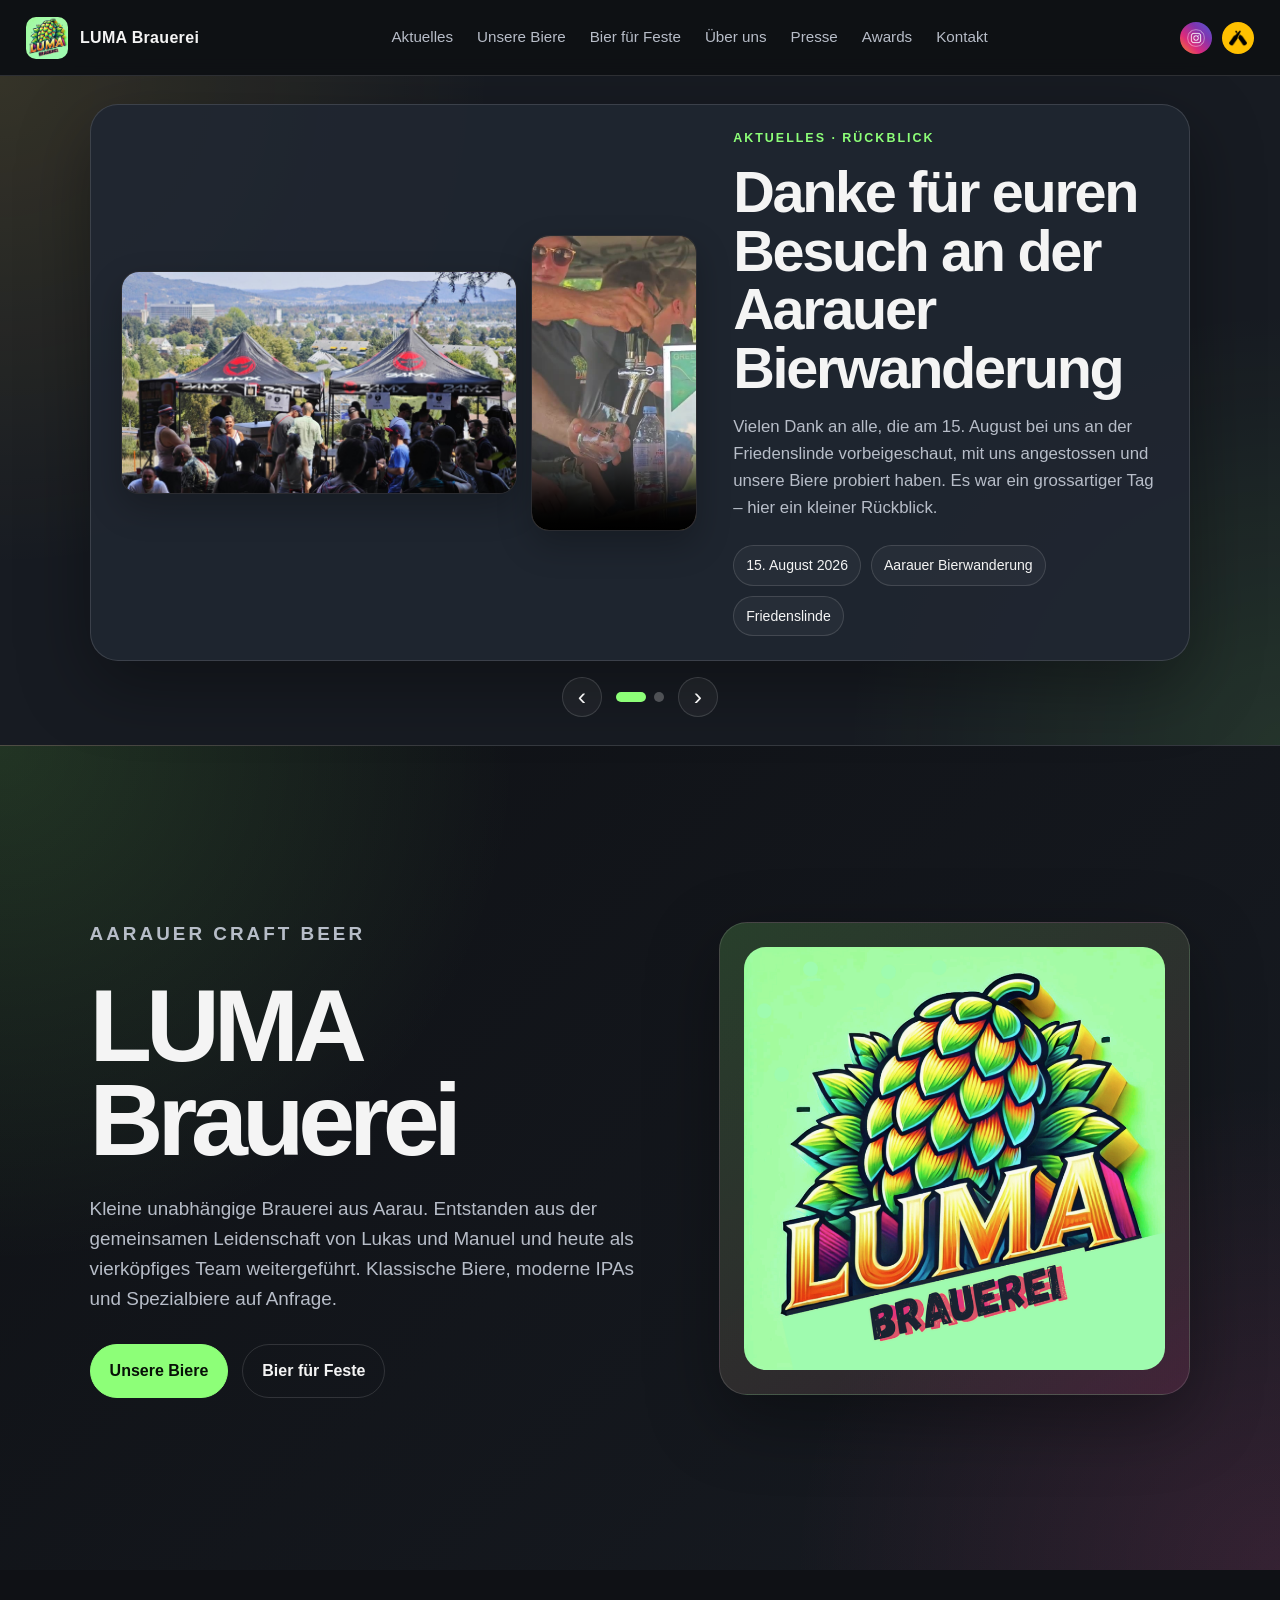
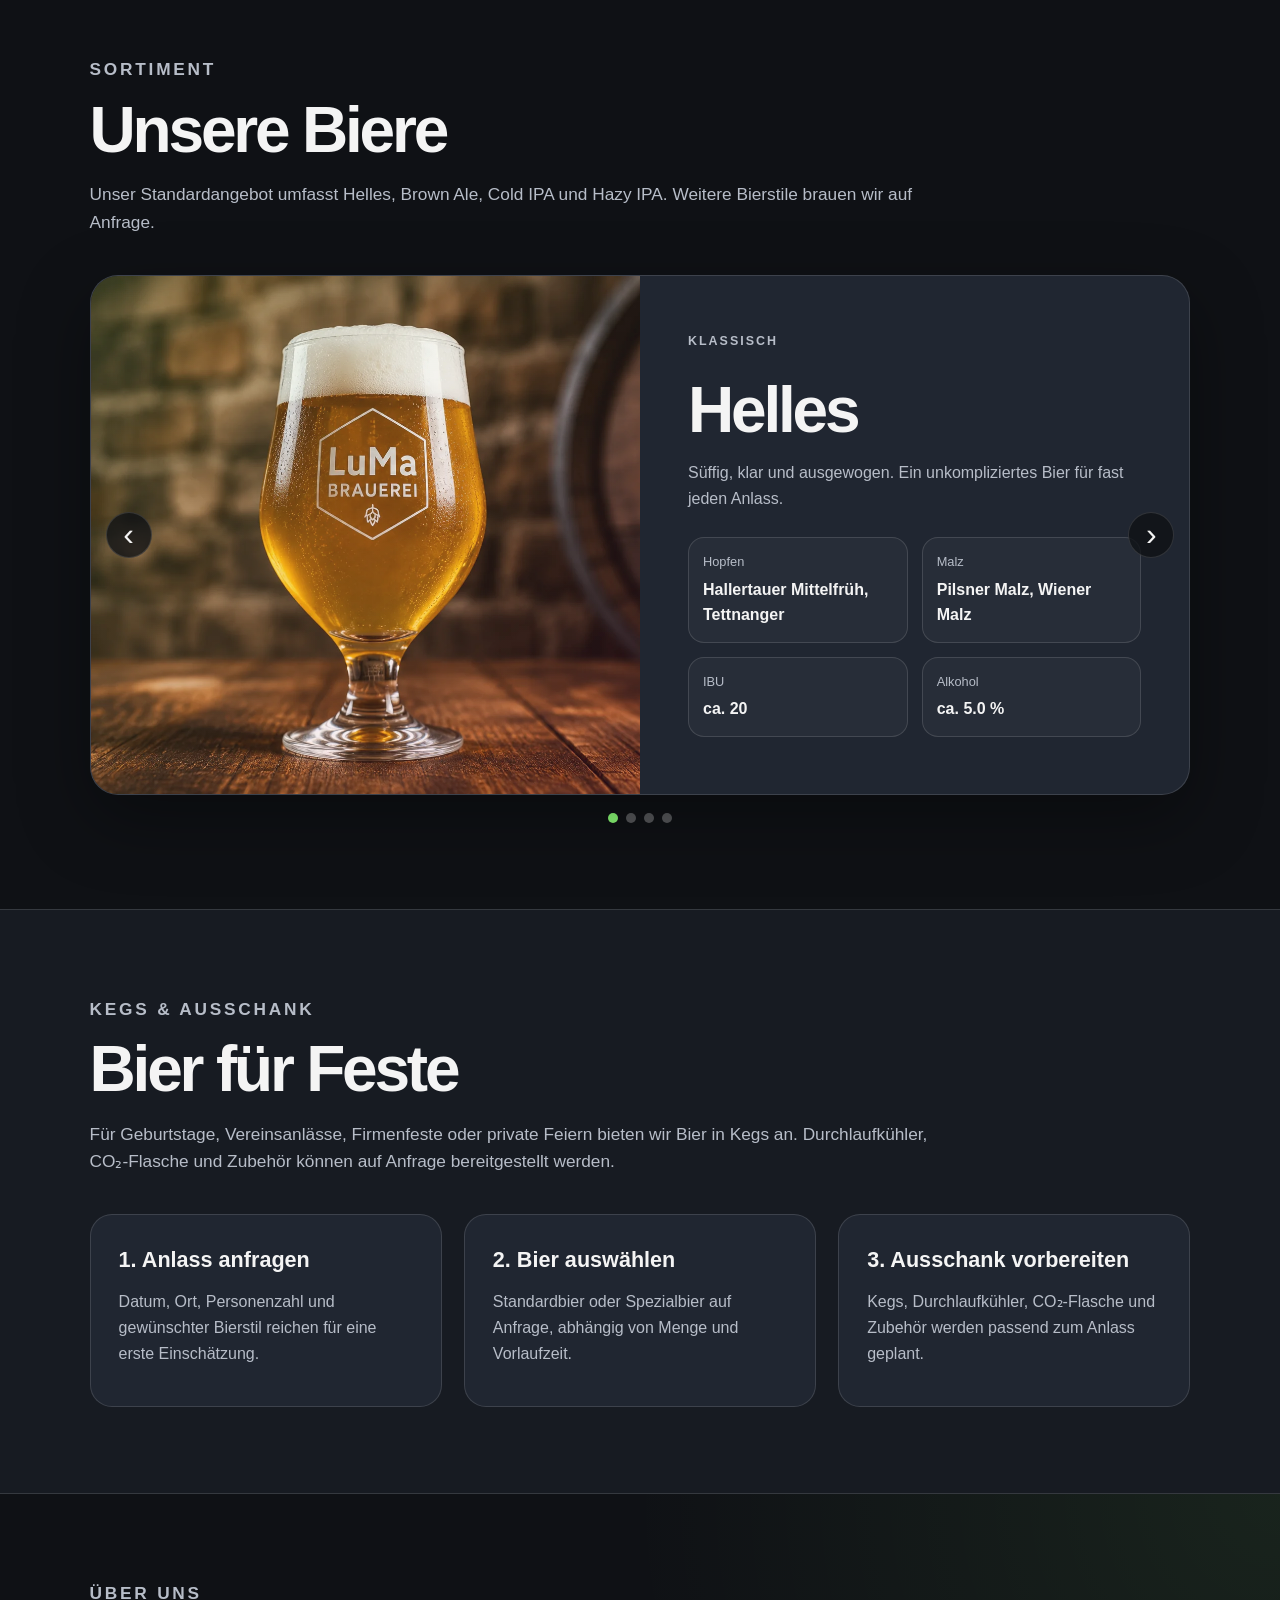
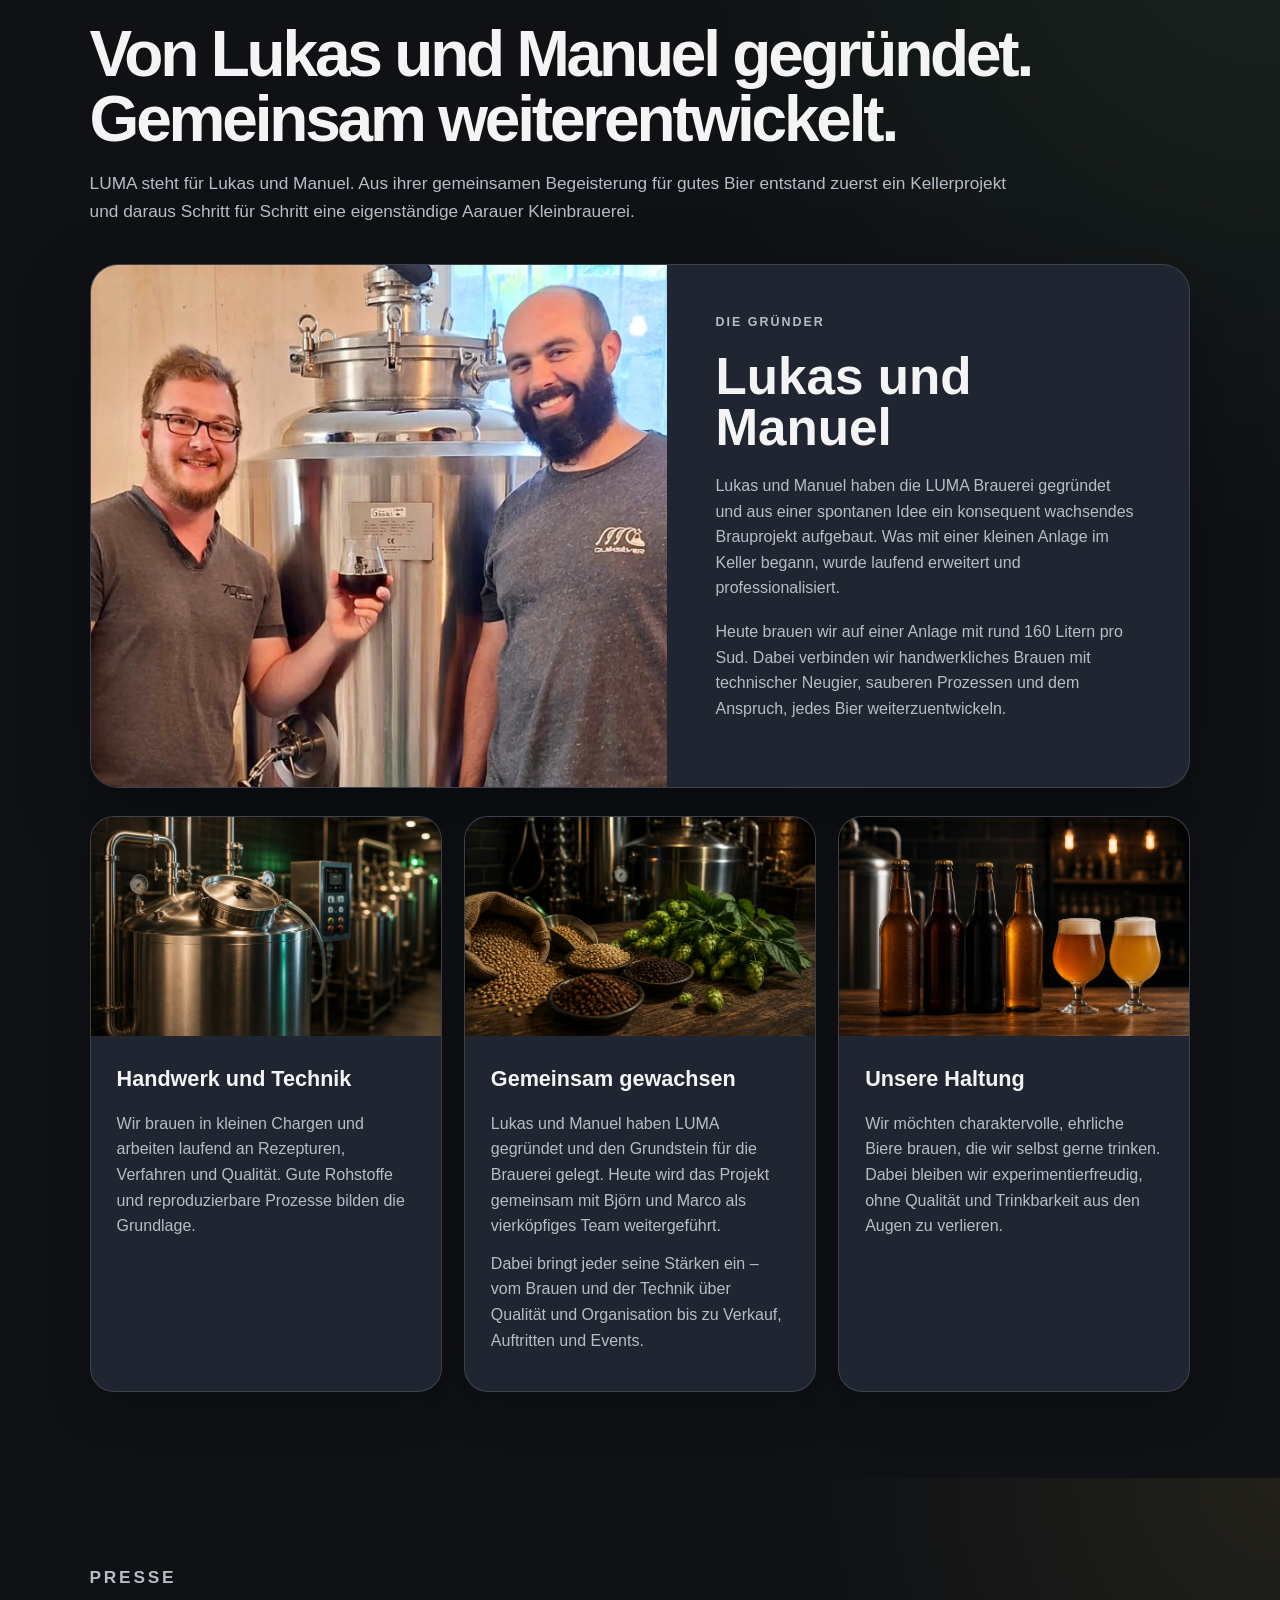
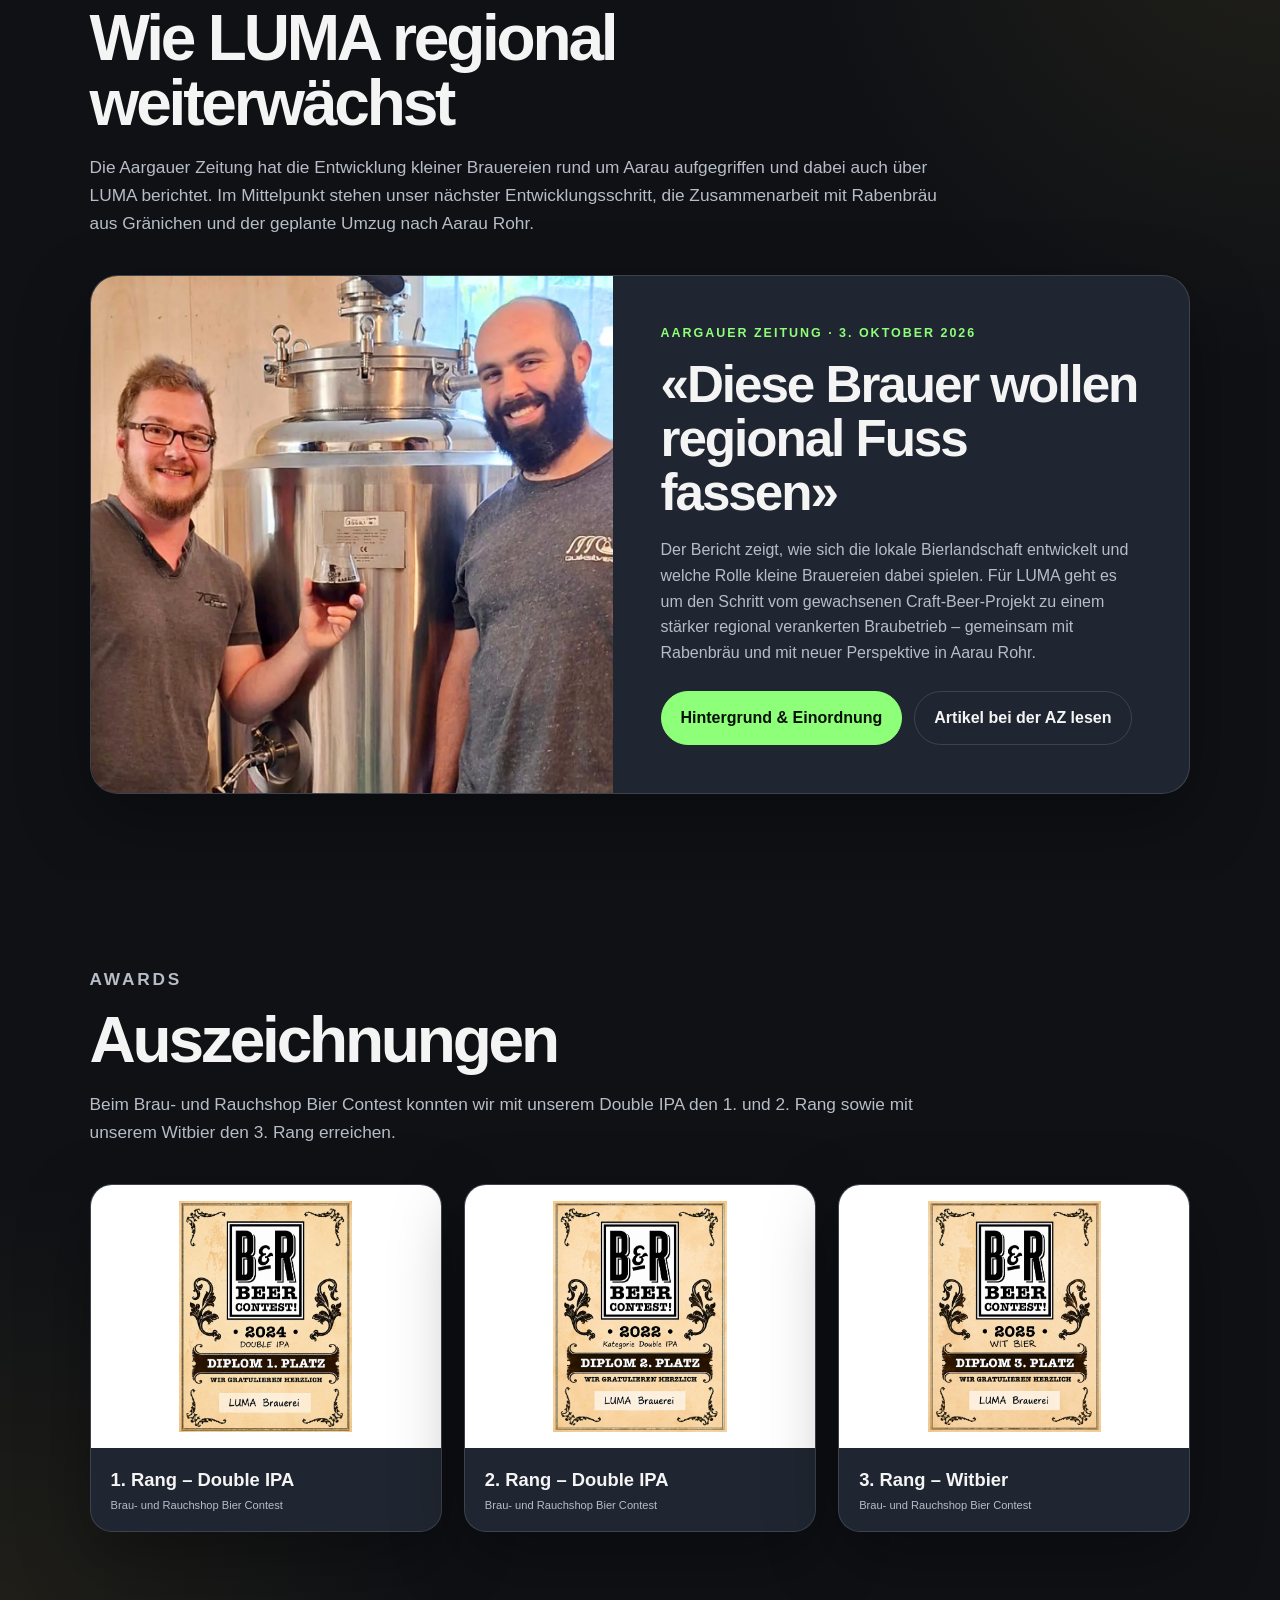
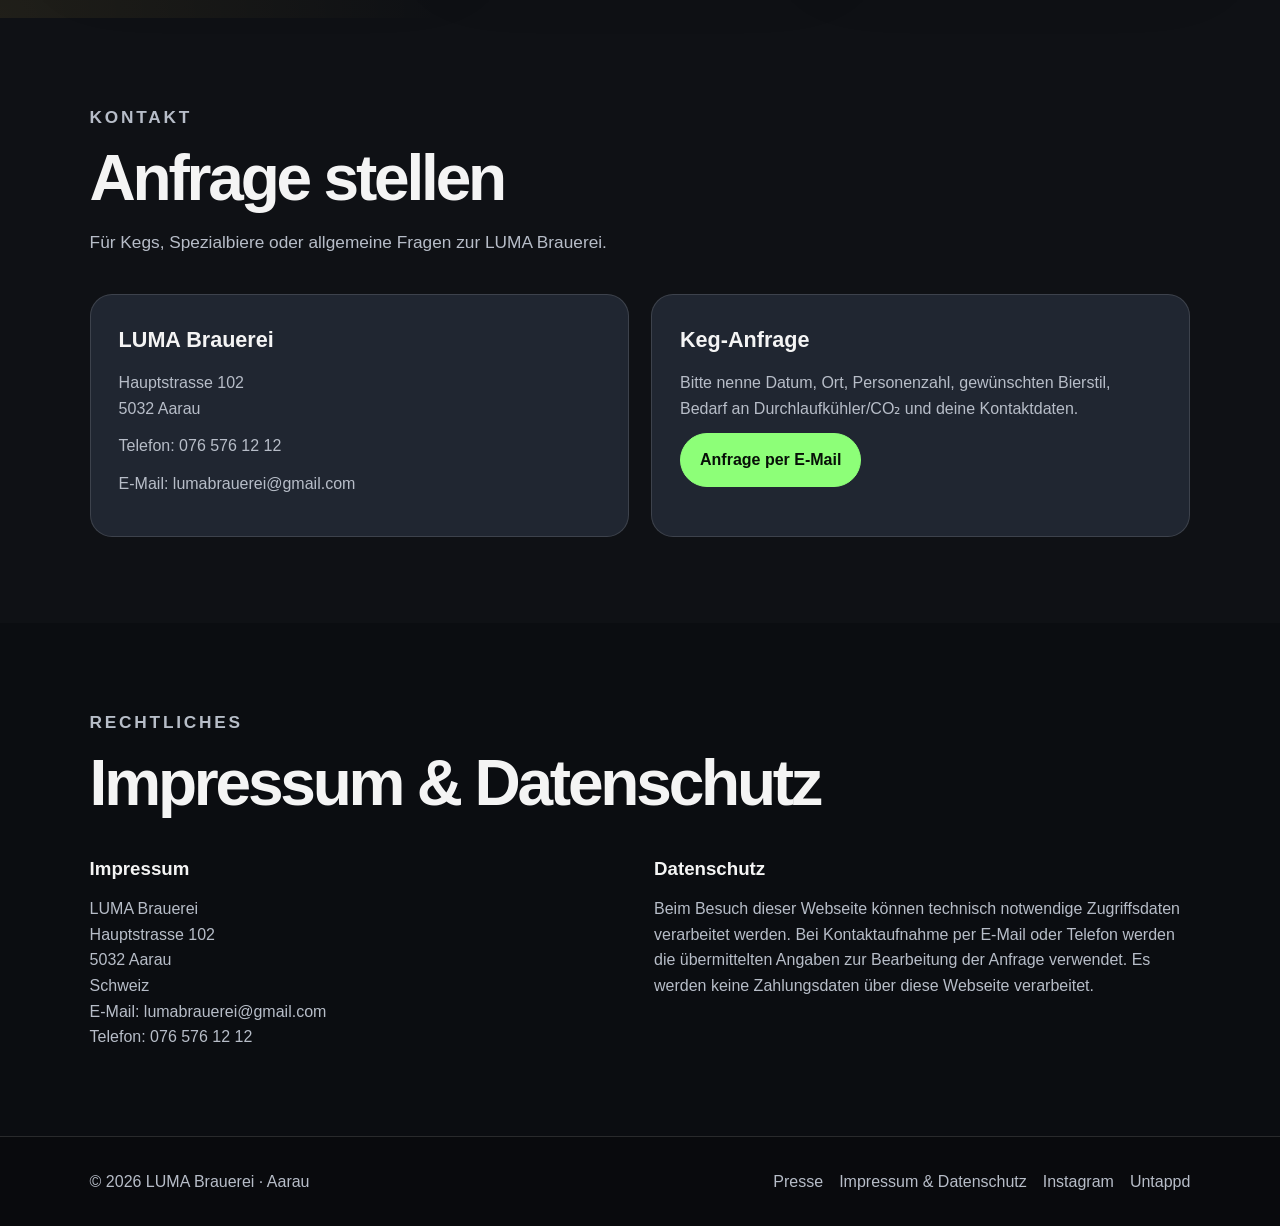
==== index.html @ 73a75c15 "Website Aktuelles und Presse aktualisiert" ====
<!DOCTYPE html>
<html lang="de">
<head>
    <meta charset="UTF-8">
    <meta name="viewport" content="width=device-width, initial-scale=1.0">
    <title>LUMA Brauerei Aarau – Craft Beer & Bier für Feste</title>

    <meta name="description" content="LUMA Brauerei in Aarau: handwerklich gebrautes Craft Beer, Helles, Brown Ale, IPAs, Kegs und Ausschanklösungen für Feste und Events.">
    <link rel="canonical" href="https://luma-brauerei.ch/">

    <meta property="og:title" content="LUMA Brauerei Aarau – Craft Beer & Bier für Feste">
    <meta property="og:description" content="Kleine unabhängige Brauerei aus Aarau. Helles, Brown Ale, Cold IPA, Hazy IPA und Spezialbiere auf Anfrage.">
    <meta property="og:image" content="https://luma-brauerei.ch/assets/images/branding/logo.png">
    <meta property="og:url" content="https://luma-brauerei.ch/">
    <meta property="og:type" content="website">
    <meta property="og:locale" content="de_CH">

    <meta name="twitter:card" content="summary_large_image">
    <meta name="twitter:title" content="LUMA Brauerei Aarau – Craft Beer & Bier für Feste">
    <meta name="twitter:description" content="Kleine unabhängige Brauerei aus Aarau. Helles, Brown Ale, Cold IPA, Hazy IPA und Spezialbiere auf Anfrage.">
    <meta name="twitter:image" content="https://luma-brauerei.ch/assets/images/branding/logo.png">

    <link rel="icon" href="assets/icons/favicon.ico">
    <link rel="shortcut icon" href="assets/icons/favicon.ico">

    <link rel="apple-touch-icon" sizes="180x180" href="assets/icons/apple-touch-icon-180x180.png">

    <link rel="icon" type="image/png" sizes="96x96" href="assets/icons/favicon-96x96.png">
    <link rel="icon" type="image/png" sizes="32x32" href="assets/icons/favicon-32x32.png">
    <link rel="icon" type="image/png" sizes="16x16" href="assets/icons/favicon-16x16.png">

    <meta name="msapplication-TileColor" content="#0b1020">
    <meta name="msapplication-square310x310logo" content="assets/icons/mstile-310x310.png">


    <script type="application/ld+json">
    {
      "@context": "https://schema.org",
      "@type": "Organization",
      "name": "LUMA Brauerei",
      "url": "https://luma-brauerei.ch/",
      "logo": "https://luma-brauerei.ch/assets/images/branding/logo.png",
      "email": "lumabrauerei@gmail.com",
      "telephone": "+41765761212",
      "address": {
        "@type": "PostalAddress",
        "streetAddress": "Hauptstrasse 102",
        "postalCode": "5032",
        "addressLocality": "Aarau",
        "addressCountry": "CH"
      },
      "sameAs": [
        "https://www.instagram.com/luma_brauerei/",
        "https://untappd.com/w/luma-brauerei/602341/beer"
      ]
    }
    </script>

    <link rel="stylesheet" href="assets/css/styles.css?v=6">
</head>

<body>
    <header class="site-header">
        <a href="#start" class="brand">
            <img src="assets/images/branding/logo.png" alt="LUMA Brauerei Logo">
            <span>LUMA Brauerei</span>
        </a>

        <button class="menu-toggle" id="menuToggle" aria-label="Menü öffnen" aria-expanded="false" aria-controls="mainNav">☰</button>

        <nav class="main-nav" id="mainNav">
            <a href="#aktuelles">Aktuelles</a>
            <a href="#biere">Unsere Biere</a>
            <a href="#feste">Bier für Feste</a>
            <a href="#ueber-uns">Über uns</a>
            <a href="#presse">Presse</a>
            <a href="#preise">Awards</a>
            <a href="#kontakt">Kontakt</a>
        </nav>

        <div class="social-links">
            <a class="instagram-link"
               href="https://www.instagram.com/luma_brauerei/"
               target="_blank"
               rel="noopener"
               aria-label="Instagram">
                <img src="assets/images/social/instagram.png" alt="Instagram">
            </a>

            <a class="untappd-link"
               href="https://untappd.com/w/luma-brauerei/602341/beer"
               target="_blank"
               rel="noopener"
               aria-label="Untappd">
                <img src="assets/images/social/untappd.png" alt="Untappd">
            </a>
        </div>
    </header>

    <main id="start">

        <section id="aktuelles" class="top-event-section" aria-label="Aktuelles von LUMA">
            <div class="current-slider" id="currentSlider">
                <article class="current-slide active" data-current-slide="0" aria-hidden="false">
                    <div class="top-event-inner top-event-recap">
                        <div class="top-event-media" aria-label="Rückblick Aarauer Bierwanderung 2026">
                            <img
                                class="top-event-photo"
                                src="assets/images/events/aarauer-bierwanderung-2026/foto.jpg"
                                alt="LUMA Brauerei an der Aarauer Bierwanderung 2026"
                                loading="eager"
                            >

                            <video
                                class="top-event-video"
                                controls
                                playsinline
                                preload="metadata"
                                poster="assets/images/events/aarauer-bierwanderung-2026/video-poster.jpg"
                                aria-label="Kurzer Video-Rückblick von unserem Stand an der Aarauer Bierwanderung 2026"
                            >
                                <source src="assets/videos/events/aarauer-bierwanderung-2026.mp4" type="video/mp4">
                                Dein Browser unterstützt dieses Video nicht.
                            </video>
                        </div>

                        <div class="top-event-content">
                            <p class="eyebrow">Aktuelles · Rückblick</p>
                            <h2>Danke für euren Besuch an der Aarauer Bierwanderung</h2>
                            <p>
                                Vielen Dank an alle, die am 15. August bei uns an der Friedenslinde
                                vorbeigeschaut, mit uns angestossen und unsere Biere probiert haben.
                                Es war ein grossartiger Tag – hier ein kleiner Rückblick.
                            </p>

                            <div class="current-event-facts">
                                <span>15. August 2026</span>
                                <span>Aarauer Bierwanderung</span>
                                <span>Friedenslinde</span>
                            </div>
                        </div>
                    </div>
                </article>

                <article class="current-slide" data-current-slide="1" aria-hidden="true">
                    <div class="top-event-inner top-event-press">
                        <div class="top-event-press-image">
                            <img
                                src="assets/images/about/lukas-manuel.webp"
                                alt="Lukas und Manuel von der LUMA Brauerei vor der Brauanlage"
                                loading="eager"
                            >
                        </div>

                        <div class="top-event-content">
                            <p class="eyebrow">Aktuelles · Presse</p>
                            <h2>LUMA in der Aargauer Zeitung</h2>
                            <p>
                                Die Aargauer Zeitung berichtet über die kleine Brauereiszene rund um Aarau
                                und über die nächsten Schritte von LUMA: die Zusammenarbeit mit Rabenbräu
                                aus Gränichen und den geplanten Umzug des Braubetriebs nach Aarau Rohr.
                            </p>
                            <div class="current-event-facts">
                                <span>3. Oktober 2026</span>
                                <span>Aargauer Zeitung</span>
                                <span>Region Aarau</span>
                            </div>
                            <div class="current-slide-actions">
                                <a class="btn btn-primary" href="/presse/">Mehr zum Bericht</a>
                                <a
                                    class="btn btn-secondary"
                                    href="https://www.aargauerzeitung.ch/aargau/aarau/region-aarau-kleine-brauereien-praegen-die-lokale-bierkultur-ld.4244497"
                                    target="_blank"
                                    rel="noopener noreferrer"
                                >Originalartikel</a>
                            </div>
                        </div>
                    </div>
                </article>

                <div class="current-slider-controls" aria-label="Aktuelles auswählen">
                    <button class="current-slider-arrow" id="prevCurrent" type="button" aria-label="Vorherige Meldung">‹</button>
                    <div class="current-slider-dots" id="currentDots">
                        <button class="active" type="button" aria-label="Aarauer Bierwanderung anzeigen" data-current-dot="0"></button>
                        <button type="button" aria-label="Pressebericht anzeigen" data-current-dot="1"></button>
                    </div>
                    <button class="current-slider-arrow" id="nextCurrent" type="button" aria-label="Nächste Meldung">›</button>
                </div>
            </div>
        </section>

        <section class="hero-main">
            <div class="hero-content">
                <p class="eyebrow">Aarauer Craft Beer</p>

                <h1>LUMA Brauerei</h1>

                <p>
                    Kleine unabhängige Brauerei aus Aarau. Entstanden aus der gemeinsamen
                    Leidenschaft von Lukas und Manuel und heute als vierköpfiges Team
                    weitergeführt. Klassische Biere, moderne IPAs und Spezialbiere auf Anfrage.
                </p>

                <div class="hero-buttons">
                    <a href="#biere" class="btn btn-primary">Unsere Biere</a>
                    <a href="#feste" class="btn btn-secondary">Bier für Feste</a>
                </div>
            </div>

            <div class="hero-logo">
                <img src="assets/images/branding/logo.png" alt="LUMA Brauerei Logo">
            </div>
        </section>

        <section id="biere" class="section">
            <div class="section-head">
                <p class="eyebrow">Sortiment</p>

                <h2>Unsere Biere</h2>

                <p>
                    Unser Standardangebot umfasst Helles, Brown Ale, Cold IPA und Hazy IPA.
                    Weitere Bierstile brauen wir auf Anfrage.
                </p>
            </div>

            <div class="beer-slider">
                <button class="slider-btn prev" id="prevBeer" aria-label="Vorheriges Bier">‹</button>

                <article class="beer-slide">
                    <div class="beer-image" id="beerImage"></div>

                    <div class="beer-info">
                        <p class="eyebrow" id="beerStyle">Style</p>

                        <h3 id="beerName">Biername</h3>

                        <p id="beerDescription">Beschreibung</p>

                        <div class="beer-facts">
                            <div>
                                <span>Hopfen</span>
                                <strong id="beerHops">–</strong>
                            </div>

                            <div>
                                <span>Malz</span>
                                <strong id="beerMalts">–</strong>
                            </div>

                            <div>
                                <span>IBU</span>
                                <strong id="beerIbu">–</strong>
                            </div>

                            <div>
                                <span>Alkohol</span>
                                <strong id="beerAbv">–</strong>
                            </div>
                        </div>
                    </div>
                </article>

                <button class="slider-btn next" id="nextBeer" aria-label="Nächstes Bier">›</button>
            </div>

            <div class="slider-dots" id="beerDots"></div>
        </section>

        <section id="feste" class="section section-dark">
            <div class="section-head">
                <p class="eyebrow">Kegs & Ausschank</p>

                <h2>Bier für Feste</h2>

                <p>
                    Für Geburtstage, Vereinsanlässe, Firmenfeste oder private Feiern bieten wir Bier in Kegs an.
                    Durchlaufkühler, CO₂-Flasche und Zubehör können auf Anfrage bereitgestellt werden.
                </p>
            </div>

            <div class="cards three">
                <div class="card">
                    <h3>1. Anlass anfragen</h3>
                    <p>Datum, Ort, Personenzahl und gewünschter Bierstil reichen für eine erste Einschätzung.</p>
                </div>

                <div class="card">
                    <h3>2. Bier auswählen</h3>
                    <p>Standardbier oder Spezialbier auf Anfrage, abhängig von Menge und Vorlaufzeit.</p>
                </div>

                <div class="card">
                    <h3>3. Ausschank vorbereiten</h3>
                    <p>Kegs, Durchlaufkühler, CO₂-Flasche und Zubehör werden passend zum Anlass geplant.</p>
                </div>
            </div>
        </section>

        <section id="ueber-uns" class="section about-section">
    <div class="section-head about-heading">
        <p class="eyebrow">Über uns</p>

        <h2>Von Lukas und Manuel gegründet. Gemeinsam weiterentwickelt.</h2>

        <p>
            LUMA steht für Lukas und Manuel. Aus ihrer gemeinsamen Begeisterung
            für gutes Bier entstand zuerst ein Kellerprojekt und daraus Schritt
            für Schritt eine eigenständige Aarauer Kleinbrauerei.
        </p>
    </div>

    <div class="founder-feature">
        <div class="founder-feature-image">
            <img
                src="assets/images/about/lukas-manuel.webp"
                alt="Die Gründer der LUMA Brauerei vor der Brauanlage"
                loading="lazy"
            >
        </div>

        <div class="founder-feature-content">
            <p class="eyebrow">Die Gründer</p>

            <h3>Lukas und Manuel</h3>

            <p>
                Lukas und Manuel haben die LUMA Brauerei gegründet und aus einer
                spontanen Idee ein konsequent wachsendes Brauprojekt aufgebaut.
                Was mit einer kleinen Anlage im Keller begann, wurde laufend
                erweitert und professionalisiert.
            </p>

            <p>
                Heute brauen wir auf einer Anlage mit rund 160 Litern pro Sud.
                Dabei verbinden wir handwerkliches Brauen mit technischer
                Neugier, sauberen Prozessen und dem Anspruch, jedes Bier
                weiterzuentwickeln.
            </p>
        </div>
    </div>

    <div class="about-story-grid">
        <article class="about-story-card">
            <img
                src="assets/images/about/brauanlage.webp"
                alt="Moderne Brauanlage aus Edelstahl"
                loading="lazy"
            >

            <div class="about-story-content">
                <h3>Handwerk und Technik</h3>

                <p>
                    Wir brauen in kleinen Chargen und arbeiten laufend an
                    Rezepturen, Verfahren und Qualität. Gute Rohstoffe und
                    reproduzierbare Prozesse bilden die Grundlage.
                </p>
            </div>
        </article>

        <article class="about-story-card">
            <img
                src="assets/images/about/rohstoffe.webp"
                alt="Malz und Hopfen als Rohstoffe für Bier"
                loading="lazy"
            >

            <div class="about-story-content">
                <h3>Gemeinsam gewachsen</h3>

                <p>
                    Lukas und Manuel haben LUMA gegründet und den Grundstein
                    für die Brauerei gelegt. Heute wird das Projekt gemeinsam
                    mit Björn und Marco als vierköpfiges Team weitergeführt.
                </p>

                <p>
                    Dabei bringt jeder seine Stärken ein – vom Brauen und der
                    Technik über Qualität und Organisation bis zu Verkauf,
                    Auftritten und Events.
                </p>
            </div>
        </article>

        <article class="about-story-card">
            <img
                src="assets/images/about/biere.webp"
                alt="Verschiedene Bierflaschen und gefüllte Biergläser"
                loading="lazy"
            >

            <div class="about-story-content">
                <h3>Unsere Haltung</h3>

                <p>
                    Wir möchten charaktervolle, ehrliche Biere brauen, die wir
                    selbst gerne trinken. Dabei bleiben wir experimentierfreudig,
                    ohne Qualität und Trinkbarkeit aus den Augen zu verlieren.
                </p>
            </div>
        </article>
    </div>
</section>

        <section id="presse" class="section press-section">
            <div class="section-head">
                <p class="eyebrow">Presse</p>
                <h2>Wie LUMA regional weiterwächst</h2>
                <p>
                    Die Aargauer Zeitung hat die Entwicklung kleiner Brauereien rund um Aarau aufgegriffen
                    und dabei auch über LUMA berichtet. Im Mittelpunkt stehen unser nächster Entwicklungsschritt,
                    die Zusammenarbeit mit Rabenbräu aus Gränichen und der geplante Umzug nach Aarau Rohr.
                </p>
            </div>

            <article class="press-feature">
                <div class="press-feature-image">
                    <img
                        src="assets/images/about/lukas-manuel.webp"
                        alt="Lukas und Manuel von der LUMA Brauerei vor der Brauanlage"
                        loading="lazy"
                    >
                </div>

                <div class="press-feature-content">
                    <p class="eyebrow">Aargauer Zeitung · 3. Oktober 2026</p>
                    <h3>«Diese Brauer wollen regional Fuss fassen»</h3>
                    <p>
                        Der Bericht zeigt, wie sich die lokale Bierlandschaft entwickelt und welche Rolle kleine
                        Brauereien dabei spielen. Für LUMA geht es um den Schritt vom gewachsenen Craft-Beer-Projekt
                        zu einem stärker regional verankerten Braubetrieb – gemeinsam mit Rabenbräu und mit neuer
                        Perspektive in Aarau Rohr.
                    </p>
                    <div class="press-actions">
                        <a class="btn btn-primary" href="/presse/">Hintergrund & Einordnung</a>
                        <a
                            class="btn btn-secondary"
                            href="https://www.aargauerzeitung.ch/aargau/aarau/region-aarau-kleine-brauereien-praegen-die-lokale-bierkultur-ld.4244497"
                            target="_blank"
                            rel="noopener noreferrer"
                        >Artikel bei der AZ lesen</a>
                    </div>
                </div>
            </article>
        </section>

<section id="preise" class="section awards-section">
            <div class="section-head">
                <p class="eyebrow">Awards</p>
                <h2>Auszeichnungen</h2>
                <p>
                    Beim <a href="https://www.brauundrauchshop.ch/beer-contest" target="_blank" rel="noopener noreferrer">Brau- und Rauchshop Bier Contest</a> konnten wir mit unserem Double IPA
                    den 1. und 2. Rang sowie mit unserem Witbier den 3. Rang erreichen.
                </p>
            </div>

            <div class="certificate-grid">
                <button type="button" class="certificate-card" data-certificate="assets/images/awards/1-rang-double-ipa.png" data-title="1. Rang – Double IPA" aria-label="Zertifikat 1. Rang Double IPA vergrössern">
                    <img src="assets/images/awards/1-rang-double-ipa.png" alt="Zertifikat 1. Rang Double IPA" loading="lazy">
                    <span class="certificate-content"><strong>1. Rang – Double IPA</strong><small><a href="https://www.brauundrauchshop.ch/beer-contest" target="_blank" rel="noopener noreferrer">Brau- und Rauchshop Bier Contest</a></small></span>
                </button>
                <button type="button" class="certificate-card" data-certificate="assets/images/awards/2-rang-double-ipa.png" data-title="2. Rang – Double IPA" aria-label="Zertifikat 2. Rang Double IPA vergrössern">
                    <img src="assets/images/awards/2-rang-double-ipa.png" alt="Zertifikat 2. Rang Double IPA" loading="lazy">
                    <span class="certificate-content"><strong>2. Rang – Double IPA</strong><small><a href="https://www.brauundrauchshop.ch/beer-contest" target="_blank" rel="noopener noreferrer">Brau- und Rauchshop Bier Contest</a></small></span>
                </button>
                <button type="button" class="certificate-card" data-certificate="assets/images/awards/3-rang-witbier.png" data-title="3. Rang – Witbier" aria-label="Zertifikat 3. Rang Witbier vergrössern">
                    <img src="assets/images/awards/3-rang-witbier.png" alt="Zertifikat 3. Rang Witbier" loading="lazy">
                    <span class="certificate-content"><strong>3. Rang – Witbier</strong><small><a href="https://www.brauundrauchshop.ch/beer-contest" target="_blank" rel="noopener noreferrer">Brau- und Rauchshop Bier Contest</a></small></span>
                </button>
            </div>
        </section>

        <section id="kontakt" class="section">
            <div class="section-head">
                <p class="eyebrow">Kontakt</p>

                <h2>Anfrage stellen</h2>

                <p>
                    Für Kegs, Spezialbiere oder allgemeine Fragen zur LUMA Brauerei.
                </p>
            </div>

            <div class="contact-grid">
                <div class="card">
                    <h3>LUMA Brauerei</h3>

                    <p>
                        Hauptstrasse 102<br>
                        5032 Aarau
                    </p>

                    <p>
                        Telefon:
                        <a href="tel:+41765761212">076 576 12 12</a>
                    </p>

                    <p>
                        E-Mail:
                        <a href="mailto:lumabrauerei@gmail.com">lumabrauerei@gmail.com</a>
                    </p>
                </div>

                <div class="card">
                    <h3>Keg-Anfrage</h3>

                    <p>
                        Bitte nenne Datum, Ort, Personenzahl, gewünschten Bierstil,
                        Bedarf an Durchlaufkühler/CO₂ und deine Kontaktdaten.
                    </p>

                    <a class="btn btn-primary" href="mailto:lumabrauerei@gmail.com?subject=Keg-Anfrage%20LUMA%20Brauerei">
                        Anfrage per E-Mail
                    </a>
                </div>
            </div>
        </section>

        <section id="rechtliches" class="section legal">
            <div class="section-head">
                <p class="eyebrow">Rechtliches</p>

                <h2>Impressum & Datenschutz</h2>
            </div>

            <div class="legal-grid">
                <div>
                    <h3>Impressum</h3>

                    <p>
                        LUMA Brauerei<br>
                        Hauptstrasse 102<br>
                        5032 Aarau<br>
                        Schweiz
                    </p>

                    <p>
                        E-Mail:
                        <a href="mailto:lumabrauerei@gmail.com">lumabrauerei@gmail.com</a><br>
                        Telefon:
                        <a href="tel:+41765761212">076 576 12 12</a>
                    </p>
                </div>

                <div>
                    <h3>Datenschutz</h3>

                    <p>
                        Beim Besuch dieser Webseite können technisch notwendige Zugriffsdaten verarbeitet werden.
                        Bei Kontaktaufnahme per E-Mail oder Telefon werden die übermittelten Angaben zur Bearbeitung
                        der Anfrage verwendet. Es werden keine Zahlungsdaten über diese Webseite verarbeitet.
                    </p>
                </div>
            </div>
        </section>
    </main>


    <div class="certificate-modal" id="certificateModal" aria-hidden="true" role="dialog" aria-modal="true" aria-labelledby="certificateModalTitle">
        <button type="button" class="certificate-modal-backdrop" id="certificateModalBackdrop" aria-label="Zertifikat schliessen"></button>
        <div class="certificate-modal-content">
            <div class="certificate-modal-header">
                <h2 id="certificateModalTitle">Zertifikat</h2>
                <button type="button" class="certificate-modal-close" id="certificateModalClose" aria-label="Zertifikat schliessen">×</button>
            </div>
            <div class="certificate-modal-image-wrap"><img id="certificateModalImage" src="" alt=""></div>
        </div>
    </div>

    <footer class="site-footer">
        <p>© 2026 LUMA Brauerei · Aarau</p>

        <div>
            <a href="/presse/">Presse</a>
            <a href="#rechtliches">Impressum & Datenschutz</a>
            <a href="https://www.instagram.com/luma_brauerei/" target="_blank" rel="noopener">Instagram</a>
            <a href="https://untappd.com/w/luma-brauerei/602341/beer" target="_blank" rel="noopener">Untappd</a>
        </div>
    </footer>
    <script src="assets/js/main.js?v=3" defer></script>
</body>
</html>
---- assets/css/styles.css ----
:root {
    --bg: #0f1115;
    --bg-soft: #171b22;
    --card: #202631;
    --text: #f4f4f4;
    --muted: #b7bdc8;
    --green: #8dff78;
    --yellow: #ffd34e;
    --pink: #ff4fa3;
    --border: rgba(255, 255, 255, 0.13);
    --shadow: 0 24px 70px rgba(0, 0, 0, 0.35);
    --header-height: 76px;
}

* {
    min-width: 0;
    margin: 0;
    padding: 0;
    box-sizing: border-box;
}

html {
    scroll-behavior: smooth;
    scroll-padding-top: var(--header-height);
}

body {
    min-width: 0;
    overflow-wrap: break-word;
    font-family: Arial, Helvetica, sans-serif;
    background: var(--bg);
    color: var(--text);
    line-height: 1.6;
}

a {
    color: inherit;
    text-decoration: none;
}

.site-header {
    position: sticky;
    top: 0;
    z-index: 1000;
    min-height: var(--header-height);
    padding: 12px 26px;
    display: grid;
    grid-template-columns: auto 1fr auto;
    align-items: center;
    gap: 22px;
    background: rgba(15, 17, 21, 0.94);
    backdrop-filter: blur(14px);
    border-bottom: 1px solid var(--border);
}

.brand {
    display: flex;
    align-items: center;
    gap: 12px;
    font-weight: 900;
    letter-spacing: 0.02em;
}

.brand img {
    width: 42px;
    height: 42px;
    object-fit: cover;
    border-radius: 10px;
}

.main-nav {
    display: flex;
    justify-content: center;
    gap: 24px;
    color: var(--muted);
    font-size: 0.95rem;
}

.main-nav a:hover {
    color: var(--green);
}

.social-links {
    display: flex;
    align-items: center;
    gap: 10px;
}

.social-links a {
    width: 32px;
    height: 32px;
    border-radius: 999px;
    border: 1px solid var(--border);
    display: grid;
    place-items: center;
    background: rgba(255, 255, 255, 0.04);
    transition: transform 0.15s ease, background 0.15s ease;
}
.instagram-link {
    background: linear-gradient(
        45deg,
        #F58529,
        #DD2A7B,
        #8134AF,
        #515BD4
    ) !important;
    border: none !important;
}

.untappd-link {
    background: #FFC000 !important;
    border: none !important;
}

.social-links img {
    width: 18px;
    height: 18px;
    object-fit: contain;
}

.instagram-link:hover,
.untappd-link:hover {
    transform: scale(1.1);
}
.social-links a:hover {
    transform: translateY(-2px);
    background: rgba(141, 255, 120, 0.12);
}

.social-links img {
    width: 18px;
    height: 18px;
    display: block;
    object-fit: contain;
}

.menu-toggle {
    display: none;
    background: none;
    border: 1px solid var(--border);
    color: var(--text);
    border-radius: 10px;
    padding: 8px 10px;
    font-size: 1.2rem;
}

.hero-main {
    min-height: calc(100vh - var(--header-height));
    display: grid;
    grid-template-columns: 1.1fr 0.9fr;
    align-items: center;
    gap: 54px;
    padding: 80px 7vw;
    background:
        radial-gradient(circle at top left, rgba(141, 255, 120, 0.15), transparent 34%),
        radial-gradient(circle at bottom right, rgba(255, 79, 163, 0.13), transparent 32%),
        linear-gradient(135deg, #0f1115, #171b22);
}

.eyebrow {
    color: var(--green);
    font-size: 0.78rem;
    font-weight: 900;
    text-transform: uppercase;
    letter-spacing: 0.16em;
    margin-bottom: 14px;
}

.hero-content h1 {
    font-size: clamp(3rem, 8vw, 6.8rem);
    line-height: 0.92;
    letter-spacing: -0.06em;
    margin-bottom: 26px;
}

.hero-content p {
    max-width: 640px;
    color: var(--muted);
    font-size: 1.18rem;
    margin-bottom: 30px;
}

.hero-logo {
    background: linear-gradient(145deg, rgba(141,255,120,0.18), rgba(255,79,163,0.12));
    border: 1px solid var(--border);
    border-radius: 28px;
    padding: 24px;
    box-shadow: var(--shadow);
}

.hero-logo img {
    width: 100%;
    display: block;
    border-radius: 22px;
}

.hero-buttons {
    display: flex;
    flex-wrap: wrap;
    gap: 14px;
}

.btn {
    display: inline-flex;
    align-items: center;
    justify-content: center;
    width: fit-content;
    padding: 13px 19px;
    border-radius: 999px;
    border: 1px solid var(--border);
    font-weight: 900;
    transition: transform 0.15s ease, background 0.15s ease;
}

.btn:hover {
    transform: translateY(-2px);
}

.btn-primary {
    background: var(--green);
    color: #071007;
    border-color: var(--green);
}

.btn-secondary {
    background: transparent;
    color: var(--text);
}

.section {
    padding: 86px 7vw;
}

.section-dark {
    background: var(--bg-soft);
    border-top: 1px solid var(--border);
    border-bottom: 1px solid var(--border);
}

.section-head {
    max-width: 860px;
    margin-bottom: 38px;
}

.section-head h2 {
    font-size: clamp(2.2rem, 5vw, 4rem);
    line-height: 1.02;
    letter-spacing: -0.05em;
    margin-bottom: 18px;
}

.section-head p {
    color: var(--muted);
    font-size: 1.08rem;
}

.beer-slider {
    position: relative;
    max-width: 1180px;
    margin: 0 auto;
}

.beer-slide {
    display: grid;
    grid-template-columns: 1fr 1fr;
    min-height: 520px;
    overflow: hidden;
    border-radius: 28px;
    background: var(--card);
    border: 1px solid var(--border);
    box-shadow: var(--shadow);
}

.beer-image {
    min-height: 420px;
    background:
        linear-gradient(135deg, rgba(141,255,120,0.22), rgba(255,211,78,0.14)),
        #1c222c;
    background-size: cover;
    background-position: center;
}

.beer-info {
    padding: 48px;
    display: flex;
    flex-direction: column;
    justify-content: center;
}

.beer-info h3 {
    font-size: clamp(2.2rem, 5vw, 4.2rem);
    line-height: 1;
    letter-spacing: -0.05em;
    margin-bottom: 18px;
}

.beer-info p {
    color: var(--muted);
    margin-bottom: 26px;
}

.beer-facts {
    display: grid;
    grid-template-columns: repeat(2, 1fr);
    gap: 14px;
}

.beer-facts div {
    border: 1px solid var(--border);
    border-radius: 16px;
    padding: 14px;
    background: rgba(255,255,255,0.035);
}

.beer-facts span {
    display: block;
    color: var(--muted);
    font-size: 0.8rem;
    margin-bottom: 4px;
}

.beer-facts strong {
    color: var(--text);
}

.slider-btn {
    position: absolute;
    top: 50%;
    transform: translateY(-50%);
    z-index: 3;
    width: 46px;
    height: 46px;
    border-radius: 999px;
    border: 1px solid var(--border);
    background: rgba(15, 17, 21, 0.78);
    color: var(--text);
    font-size: 2rem;
    cursor: pointer;
}

.slider-btn:hover {
    background: var(--green);
    color: #071007;
}

.slider-btn.prev {
    left: 16px;
}

.slider-btn.next {
    right: 16px;
}

.slider-dots {
    display: flex;
    justify-content: center;
    gap: 8px;
    margin-top: 18px;
}

.slider-dots button {
    width: 10px;
    height: 10px;
    border-radius: 999px;
    border: none;
    background: rgba(255,255,255,0.3);
    cursor: pointer;
}

.slider-dots button.active {
    background: var(--green);
}

.cards {
    display: grid;
    gap: 22px;
    max-width: 1180px;
    margin: 0 auto;
}

.cards.two {
    grid-template-columns: repeat(2, 1fr);
}

.cards.three {
    grid-template-columns: repeat(3, 1fr);
}

.card {
    background: var(--card);
    border: 1px solid var(--border);
    border-radius: 22px;
    padding: 28px;
}

.card h3 {
    font-size: 1.35rem;
    margin-bottom: 12px;
}

.card p {
    color: var(--muted);
    margin-bottom: 12px;
}

.about-grid {
    display: grid;
    grid-template-columns: 0.9fr 1.1fr;
    gap: 34px;
    max-width: 1180px;
    margin: 0 auto;
}

.about-text {
    background: var(--card);
    border: 1px solid var(--border);
    border-radius: 22px;
    padding: 30px;
}

.about-text h3 {
    margin-bottom: 10px;
}

.about-text p {
    color: var(--muted);
    margin-bottom: 26px;
}

.about-images {
    display: grid;
    grid-template-columns: 1fr 1fr;
    gap: 18px;
}

.image-card,
.award-image {
    min-height: 320px;
    border-radius: 22px;
    border: 1px solid var(--border);
    background:
        linear-gradient(135deg, rgba(141,255,120,0.18), rgba(255,79,163,0.14)),
        #1c222c;
    background-size: cover;
    background-position: center;
}

.award-card {
    display: grid;
    grid-template-columns: 180px 1fr;
    gap: 22px;
    align-items: center;
    background: var(--card);
    border: 1px solid var(--border);
    border-left: 5px solid var(--yellow);
    border-radius: 22px;
    padding: 24px;
}

.award-image {
    min-height: 160px;
}

.award-card p {
    color: var(--muted);
}

.contact-grid {
    display: grid;
    grid-template-columns: repeat(2, 1fr);
    gap: 22px;
    max-width: 1180px;
    margin: 0 auto;
}

.legal {
    background: #0b0d11;
}

.legal-grid {
    display: grid;
    grid-template-columns: repeat(2, 1fr);
    gap: 28px;
    color: var(--muted);
    max-width: 1180px;
    margin: 0 auto;
}

.legal-grid h3 {
    color: var(--text);
    margin-bottom: 12px;
}

.site-footer {
    padding: 32px 7vw;
    display: flex;
    justify-content: space-between;
    gap: 18px;
    flex-wrap: wrap;
    border-top: 1px solid var(--border);
    color: var(--muted);
    background: #090a0d;
}

.site-footer div {
    display: flex;
    flex-wrap: wrap;
    gap: 16px;
}

.site-footer a:hover {
    color: var(--green);
}


.awards-section {
    background:
        radial-gradient(
            circle at bottom left,
            rgba(255, 211, 78, 0.07),
            transparent 30%
        ),
        var(--bg);
}


.top-event-section {
    padding: 28px 7vw;
    border-bottom: 1px solid var(--border);
    background:
        radial-gradient(
            circle at top left,
            rgba(255, 211, 78, 0.13),
            transparent 34%
        ),
        radial-gradient(
            circle at bottom right,
            rgba(141, 255, 120, 0.11),
            transparent 30%
        ),
        var(--bg-soft);
}

.top-event-inner {
    display: grid;
    grid-template-columns: 220px minmax(0, 1fr);
    gap: 34px;
    align-items: center;
    max-width: 1180px;
    margin: 0 auto;
    padding: 24px 30px;
    border: 1px solid var(--border);
    border-radius: 28px;
    background: rgba(32, 38, 49, 0.92);
    box-shadow: var(--shadow);
}

.top-event-logo {
    display: grid;
    place-items: center;
    min-height: 190px;
    padding: 16px;
    border-radius: 20px;
    background: #ffffff;
}

.top-event-logo img {
    display: block;
    width: 100%;
    max-width: 170px;
    height: auto;
    object-fit: contain;
}

.top-event-content h2 {
    max-width: 800px;
    margin-bottom: 16px;
    font-size: clamp(2rem, 4.5vw, 3.8rem);
    line-height: 1.02;
    letter-spacing: -0.04em;
}

.top-event-content > p:not(.eyebrow) {
    max-width: 760px;
    color: var(--muted);
    font-size: 1.05rem;
}

.current-event-facts {
    display: flex;
    flex-wrap: wrap;
    gap: 10px;
    margin-top: 22px;
}

.current-event-facts span {
    padding: 8px 12px;
    border: 1px solid var(--border);
    border-radius: 999px;
    background: rgba(255, 255, 255, 0.04);
    color: var(--text);
    font-size: 0.88rem;
}

.certificate-grid {display:grid;grid-template-columns:repeat(3,minmax(0,1fr));gap:22px;max-width:1180px;margin:0 auto;}
.certificate-card {display:flex;flex-direction:column;overflow:hidden;border:1px solid var(--border);border-radius:22px;background:var(--card);color:var(--text);text-align:left;cursor:pointer;box-shadow:var(--shadow);transition:transform .18s ease,border-color .18s ease;}
.certificate-card:hover {transform:translateY(-4px);border-color:var(--yellow);}
.certificate-card img {display:block;width:100%;aspect-ratio:4/3;object-fit:contain;padding:16px;background:#fff;}
.certificate-content {display:block;padding:20px;}
.certificate-content strong,.certificate-content small {display:block;}
.certificate-content strong {font-size:1.15rem;line-height:1.25;}
.certificate-content small {margin-top:8px;color:var(--muted);}
.certificate-modal {position:fixed;z-index:3000;inset:0;display:none;align-items:center;justify-content:center;padding:24px;}
.certificate-modal.open {display:flex;}
.certificate-modal-backdrop {position:absolute;inset:0;border:0;background:rgba(0,0,0,.82);cursor:pointer;}
.certificate-modal-content {position:relative;z-index:1;width:min(1100px,100%);max-height:calc(100vh - 48px);overflow:hidden;border:1px solid var(--border);border-radius:24px;background:var(--bg-soft);box-shadow:var(--shadow);}
.certificate-modal-header {display:flex;align-items:center;justify-content:space-between;gap:18px;padding:18px 20px;border-bottom:1px solid var(--border);}
.certificate-modal-header h2 {font-size:1.2rem;}
.certificate-modal-close {flex:0 0 auto;width:42px;height:42px;border:1px solid var(--border);border-radius:999px;background:rgba(255,255,255,.05);color:var(--text);font-size:1.8rem;line-height:1;cursor:pointer;}
.certificate-modal-close:hover {background:var(--green);color:#071007;}
.certificate-modal-image-wrap {max-height:calc(100vh - 130px);overflow:auto;padding:20px;background:#fff;}
.certificate-modal-image-wrap img {display:block;width:auto;max-width:100%;height:auto;margin:0 auto;}
body.modal-open {overflow:hidden;}
.about-section {
    background:
        radial-gradient(
            circle at top right,
            rgba(141, 255, 120, 0.08),
            transparent 32%
        ),
        var(--bg);
}

.about-heading {
    max-width: 950px;
}

.founder-feature {
    display: grid;
    grid-template-columns: 1.05fr 0.95fr;
    max-width: 1180px;
    margin: 0 auto 28px;
    overflow: hidden;
    border: 1px solid var(--border);
    border-radius: 28px;
    background: var(--card);
    box-shadow: var(--shadow);
}

.founder-feature-image {
    min-height: 460px;
    background: #151922;
}

.founder-feature-image img {
    display: block;
    width: 100%;
    height: 100%;
    min-height: 460px;
    object-fit: cover;
    object-position: center;
}

.founder-feature-content {
    display: flex;
    flex-direction: column;
    justify-content: center;
    padding: 48px;
}

.founder-feature-content h3 {
    margin-bottom: 20px;
    font-size: clamp(2rem, 4vw, 3.2rem);
    line-height: 1;
}

.founder-feature-content p {
    margin-bottom: 18px;
    color: var(--muted);
}

.about-story-grid {
    display: grid;
    grid-template-columns: repeat(3, minmax(0, 1fr));
    gap: 22px;
    max-width: 1180px;
    margin: 0 auto;
}

.about-story-card {
    overflow: hidden;
    border: 1px solid var(--border);
    border-radius: 24px;
    background: var(--card);
    box-shadow: 0 16px 45px rgba(0, 0, 0, 0.22);
}

.about-story-card img {
    display: block;
    width: 100%;
    aspect-ratio: 16 / 10;
    object-fit: cover;
}

.about-story-content {
    padding: 26px;
}

.about-story-content h3 {
    margin-bottom: 14px;
    font-size: 1.35rem;
}

.about-story-content p {
    margin-bottom: 12px;
    color: var(--muted);
}

.current-event-facts {
    display: flex;
    flex-wrap: wrap;
    gap: 10px;
    margin-top: 24px;
}

.current-event-facts span {
    padding: 8px 12px;
    border: 1px solid var(--border);
    border-radius: 999px;
    background: rgba(255, 255, 255, 0.04);
    color: var(--text);
    font-size: 0.88rem;
}
@media (max-width: 920px) {
    :root {
        --header-height: 68px;
    }

    body {
        overflow-x: hidden;
    }

    .site-header {
        grid-template-columns: minmax(0, 1fr) auto auto;
        padding: 10px 18px;
        gap: 12px;
    }

    .brand,
    .hero-content,
    .top-event-content,
    .beer-info,
    .founder-feature-content,
    .card,
    .about-story-content {
        min-width: 0;
    }

    .brand img {
        width: 38px;
        height: 38px;
    }

    .menu-toggle {
        display: block;
        justify-self: end;
        cursor: pointer;
    }

    .main-nav {
        display: none;
        grid-column: 1 / -1;
        flex-direction: column;
        align-items: stretch;
        gap: 4px;
        padding-top: 10px;
    }

    .main-nav a {
        padding: 10px 0;
        border-top: 1px solid var(--border);
    }

    .main-nav.open {
        display: flex;
    }

    .hero-main,
    .beer-slide,
    .about-grid,
    .contact-grid,
    .legal-grid,
    .cards.two,
    .cards.three,
    .certificate-grid,
    .top-event-inner,
    .founder-feature,
    .about-story-grid {
        grid-template-columns: minmax(0, 1fr);
    }

    .hero-main {
        min-height: auto;
        gap: 34px;
        padding-top: 48px;
        padding-bottom: 56px;
    }

    .hero-logo {
        width: min(100%, 520px);
        margin: 0 auto;
    }

    .top-event-section {
        padding: 22px 5vw;
    }

    .top-event-inner {
        gap: 22px;
        padding: 22px;
    }

    .top-event-logo {
        min-height: 0;
        padding: 20px;
    }

    .top-event-logo img {
        max-width: 180px;
    }

    .beer-slide {
        min-height: 0;
    }

    .beer-image {
        min-height: 360px;
    }

    .beer-info {
        padding: 34px;
    }

    .beer-facts,
    .about-images,
    .award-card {
        grid-template-columns: minmax(0, 1fr);
    }

    .founder-feature-image,
    .founder-feature-image img {
        min-height: 360px;
    }

    .founder-feature-content {
        padding: 34px;
    }

    .about-story-grid {
        gap: 18px;
    }
}

@media (max-width: 560px) {
    :root {
        --header-height: 62px;
    }

    .site-header {
        grid-template-columns: minmax(0, 1fr) auto auto;
        padding: 9px 14px;
        gap: 8px;
    }

    .brand span {
        display: none;
    }

    .social-links {
        gap: 7px;
    }

    .social-links a {
        width: 30px;
        height: 30px;
    }

    .menu-toggle {
        padding: 6px 9px;
    }

    .section,
    .hero-main {
        padding-left: 18px;
        padding-right: 18px;
    }

    .section {
        padding-top: 62px;
        padding-bottom: 62px;
    }

    .top-event-section {
        padding: 16px;
    }

    .top-event-inner {
        padding: 18px;
        border-radius: 20px;
    }

    .top-event-logo {
        padding: 16px;
        border-radius: 16px;
    }

    .hero-main {
        padding-top: 38px;
        padding-bottom: 48px;
    }

    .hero-content h1 {
        font-size: clamp(2.7rem, 16vw, 4rem);
        overflow-wrap: anywhere;
    }

    .hero-content p,
    .section-head p,
    .top-event-content > p:not(.eyebrow) {
        font-size: 1rem;
    }

    .hero-buttons {
        display: grid;
        grid-template-columns: 1fr;
    }

    .btn {
        width: 100%;
    }

    .hero-logo,
    .beer-slide,
    .founder-feature,
    .card,
    .about-story-card,
    .certificate-card {
        border-radius: 18px;
    }

    .beer-image {
        min-height: 280px;
    }

    .beer-info,
    .founder-feature-content,
    .card,
    .about-story-content {
        padding: 22px;
    }

    .beer-info h3 {
        font-size: clamp(2rem, 13vw, 3rem);
    }

    .beer-facts {
        gap: 10px;
    }

    .slider-btn {
        top: 140px;
        width: 40px;
        height: 40px;
    }

    .slider-btn.prev {
        left: 8px;
    }

    .slider-btn.next {
        right: 8px;
    }

    .founder-feature-image,
    .founder-feature-image img {
        min-height: 280px;
    }

    .about-story-card img {
        aspect-ratio: 4 / 3;
    }

    .current-event-facts span {
        width: 100%;
        text-align: center;
    }

    .certificate-modal {
        padding: 10px;
    }

    .certificate-modal-content {
        max-height: calc(100vh - 20px);
        border-radius: 16px;
    }

    .certificate-modal-image-wrap {
        max-height: calc(100vh - 92px);
        padding: 8px;
    }

    .certificate-modal-header {
        padding: 12px 14px;
    }

    .site-footer {
        padding: 26px 18px;
        flex-direction: column;
    }

    .site-footer div {
        flex-direction: column;
        gap: 8px;
    }
}

/* Rückblick Aarauer Bierwanderung */
.top-event-recap {
    grid-template-columns: minmax(0, 1.15fr) minmax(320px, 0.85fr);
    gap: 36px;
}

.top-event-media {
    display: grid;
    grid-template-columns: minmax(0, 1fr) minmax(130px, 0.42fr);
    gap: 14px;
    align-items: center;
    min-width: 0;
}

.top-event-photo,
.top-event-video {
    display: block;
    width: 100%;
    border: 1px solid var(--border);
    border-radius: 18px;
    background: #0b0d12;
    box-shadow: 0 14px 34px rgba(0, 0, 0, 0.24);
}

.top-event-photo {
    aspect-ratio: 16 / 9;
    object-fit: cover;
}

.top-event-video {
    aspect-ratio: 9 / 16;
    object-fit: cover;
}

@media (max-width: 920px) {
    .top-event-recap {
        grid-template-columns: minmax(0, 1fr);
    }

    .top-event-media {
        grid-template-columns: minmax(0, 1fr) minmax(120px, 0.34fr);
        max-width: 760px;
        margin: 0 auto;
    }
}

@media (max-width: 560px) {
    .top-event-media {
        grid-template-columns: minmax(0, 1fr);
        gap: 16px;
    }

    .top-event-video {
        width: min(72%, 280px);
        margin: 0 auto;
    }
}


/* ==========================================================
   Presse
   ========================================================== */

.press-section {
    background:
        radial-gradient(circle at top right, rgba(255, 211, 78, 0.08), transparent 30%),
        var(--bg);
}

.press-feature {
    display: grid;
    grid-template-columns: minmax(0, 0.95fr) minmax(0, 1.05fr);
    max-width: 1180px;
    overflow: hidden;
    border: 1px solid var(--border);
    border-radius: 28px;
    background: var(--card);
    box-shadow: var(--shadow);
}

.press-feature-image img {
    display: block;
    width: 100%;
    height: 100%;
    min-height: 420px;
    object-fit: cover;
}

.press-feature-content {
    display: flex;
    flex-direction: column;
    justify-content: center;
    padding: 48px;
}

.press-feature-content h3 {
    margin-bottom: 18px;
    font-size: clamp(2rem, 4vw, 3.4rem);
    line-height: 1.05;
    letter-spacing: -0.04em;
}

.press-feature-content > p:not(.eyebrow) {
    margin-bottom: 26px;
    color: var(--muted);
}

.press-actions {
    display: flex;
    flex-wrap: wrap;
    gap: 12px;
}

.press-hero {
    padding: 72px 7vw;
    background:
        radial-gradient(circle at top left, rgba(141, 255, 120, 0.13), transparent 32%),
        radial-gradient(circle at bottom right, rgba(255, 211, 78, 0.10), transparent 30%),
        var(--bg-soft);
    border-bottom: 1px solid var(--border);
}

.press-hero-inner {
    display: grid;
    grid-template-columns: minmax(0, 1fr) minmax(340px, 0.75fr);
    gap: 46px;
    align-items: center;
    max-width: 1180px;
    margin: 0 auto;
}

.press-hero-content h1 {
    margin-bottom: 22px;
    font-size: clamp(2.8rem, 6vw, 5.4rem);
    line-height: 0.98;
    letter-spacing: -0.055em;
}

.press-hero-content > p:not(.eyebrow) {
    max-width: 720px;
    margin-bottom: 28px;
    color: var(--muted);
    font-size: 1.12rem;
}

.press-hero-image {
    overflow: hidden;
    border: 1px solid var(--border);
    border-radius: 26px;
    box-shadow: var(--shadow);
}

.press-hero-image img {
    display: block;
    width: 100%;
    aspect-ratio: 1200 / 630;
    object-fit: cover;
}

.press-story-layout {
    display: grid;
    grid-template-columns: minmax(0, 1.45fr) minmax(280px, 0.55fr);
    gap: 36px;
    max-width: 1180px;
    margin: 0 auto;
    align-items: start;
}

.press-story-main h2 {
    margin-bottom: 22px;
    font-size: clamp(2.2rem, 5vw, 4rem);
    line-height: 1.02;
    letter-spacing: -0.05em;
}

.press-story-main p {
    max-width: 820px;
    margin-bottom: 20px;
    color: var(--muted);
    font-size: 1.06rem;
}

.press-story-aside {
    display: grid;
    gap: 18px;
}

.press-source-card {
    border-color: rgba(255, 211, 78, 0.35);
}

.text-link {
    display: inline-block;
    margin-top: 8px;
    color: var(--green);
    font-weight: 900;
}

.text-link:hover {
    text-decoration: underline;
}

.main-nav a[aria-current="page"] {
    color: var(--green);
}

@media (max-width: 920px) {
    .press-feature,
    .press-hero-inner,
    .press-story-layout {
        grid-template-columns: 1fr;
    }

    .press-feature-image img {
        min-height: 340px;
        aspect-ratio: 16 / 9;
    }

    .press-hero-image {
        max-width: 760px;
    }
}

@media (max-width: 560px) {
    .press-feature,
    .press-hero-image {
        border-radius: 18px;
    }

    .press-feature-content {
        padding: 22px;
    }

    .press-hero {
        padding: 46px 18px;
    }

    .press-actions {
        display: grid;
        grid-template-columns: 1fr;
    }

    .press-actions .btn {
        width: 100%;
    }
}


/* ==========================================================
   Aktuelles-Slider
   ========================================================== */
.current-slider {
    position: relative;
    max-width: 1180px;
    margin: 0 auto;
}

.current-slide {
    display: none;
    animation: currentSlideIn .35s ease;
}

.current-slide.active {
    display: block;
}

@keyframes currentSlideIn {
    from { opacity: 0; transform: translateY(8px); }
    to { opacity: 1; transform: translateY(0); }
}

.current-slider-controls {
    display: flex;
    align-items: center;
    justify-content: center;
    gap: 14px;
    margin-top: 16px;
}

.current-slider-arrow {
    display: grid;
    place-items: center;
    width: 40px;
    height: 40px;
    border: 1px solid var(--border);
    border-radius: 999px;
    background: rgba(255,255,255,.045);
    color: var(--text);
    font-size: 1.55rem;
    cursor: pointer;
}

.current-slider-arrow:hover {
    border-color: var(--green);
    color: var(--green);
}

.current-slider-dots {
    display: flex;
    gap: 8px;
}

.current-slider-dots button {
    width: 10px;
    height: 10px;
    padding: 0;
    border: 0;
    border-radius: 999px;
    background: rgba(255,255,255,.25);
    cursor: pointer;
}

.current-slider-dots button.active {
    width: 30px;
    background: var(--green);
}

.top-event-press {
    grid-template-columns: minmax(360px, .9fr) minmax(0, 1.1fr);
    gap: 40px;
}

.top-event-press-image {
    overflow: hidden;
    border: 1px solid var(--border);
    border-radius: 20px;
    background: #151922;
}

.top-event-press-image img {
    display: block;
    width: 100%;
    aspect-ratio: 16 / 10;
    object-fit: cover;
}

.current-slide-actions {
    display: flex;
    flex-wrap: wrap;
    gap: 12px;
    margin-top: 24px;
}

.press-keypoints {
    display: grid;
    grid-template-columns: repeat(3, minmax(0, 1fr));
    gap: 12px;
    margin: 30px 0 26px;
}

.press-keypoints > div {
    padding: 18px;
    border: 1px solid var(--border);
    border-radius: 18px;
    background: rgba(255,255,255,.035);
}

.press-keypoints strong,
.press-keypoints span {
    display: block;
}

.press-keypoints strong {
    margin-bottom: 6px;
    color: var(--green);
    font-size: .86rem;
    text-transform: uppercase;
    letter-spacing: .08em;
}

.press-keypoints span {
    color: var(--text);
    line-height: 1.4;
}

.press-source-card small {
    display: block;
    margin: -8px 0 20px;
    color: var(--muted);
}

@media (max-width: 920px) {
    .top-event-press,
    .press-keypoints {
        grid-template-columns: 1fr;
    }

    .top-event-press-image {
        max-width: 760px;
    }
}

@media (max-width: 560px) {
    .current-slide-actions {
        display: grid;
        grid-template-columns: 1fr;
    }

    .current-slide-actions .btn {
        width: 100%;
    }
}
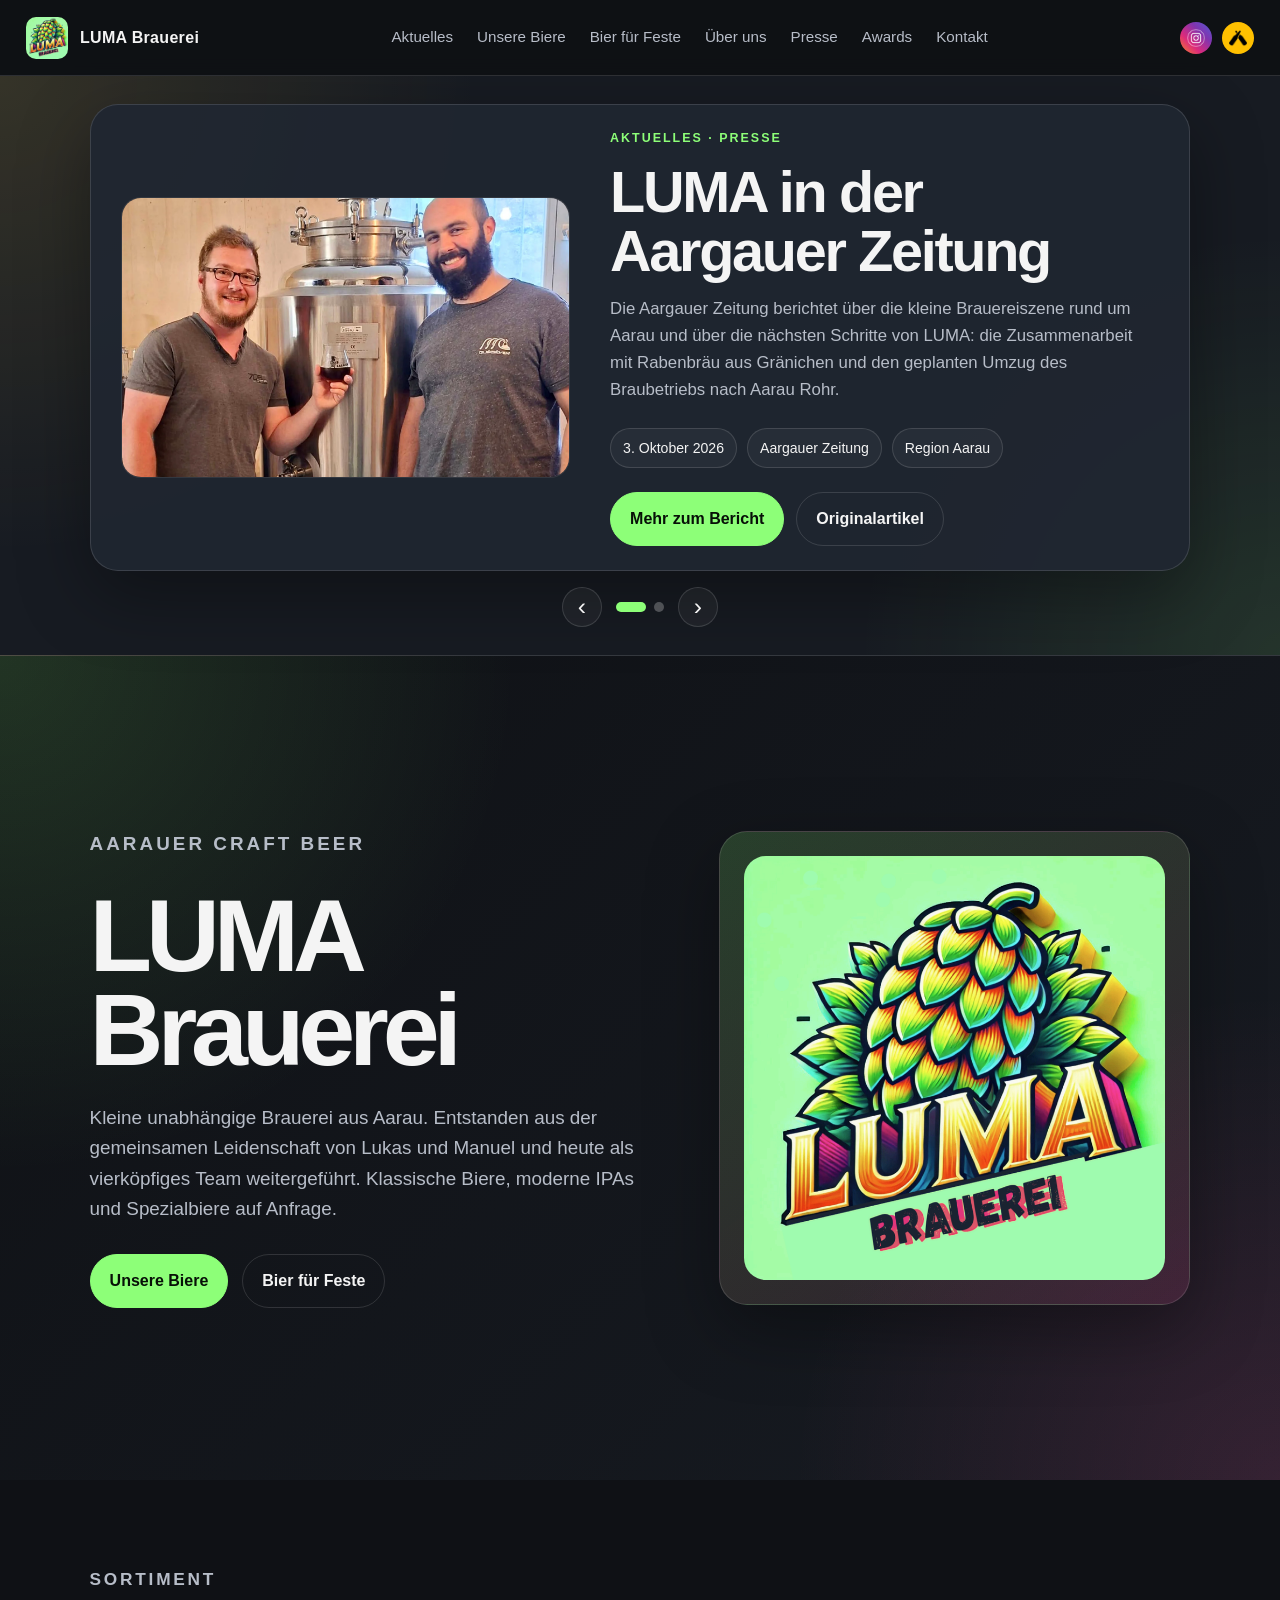
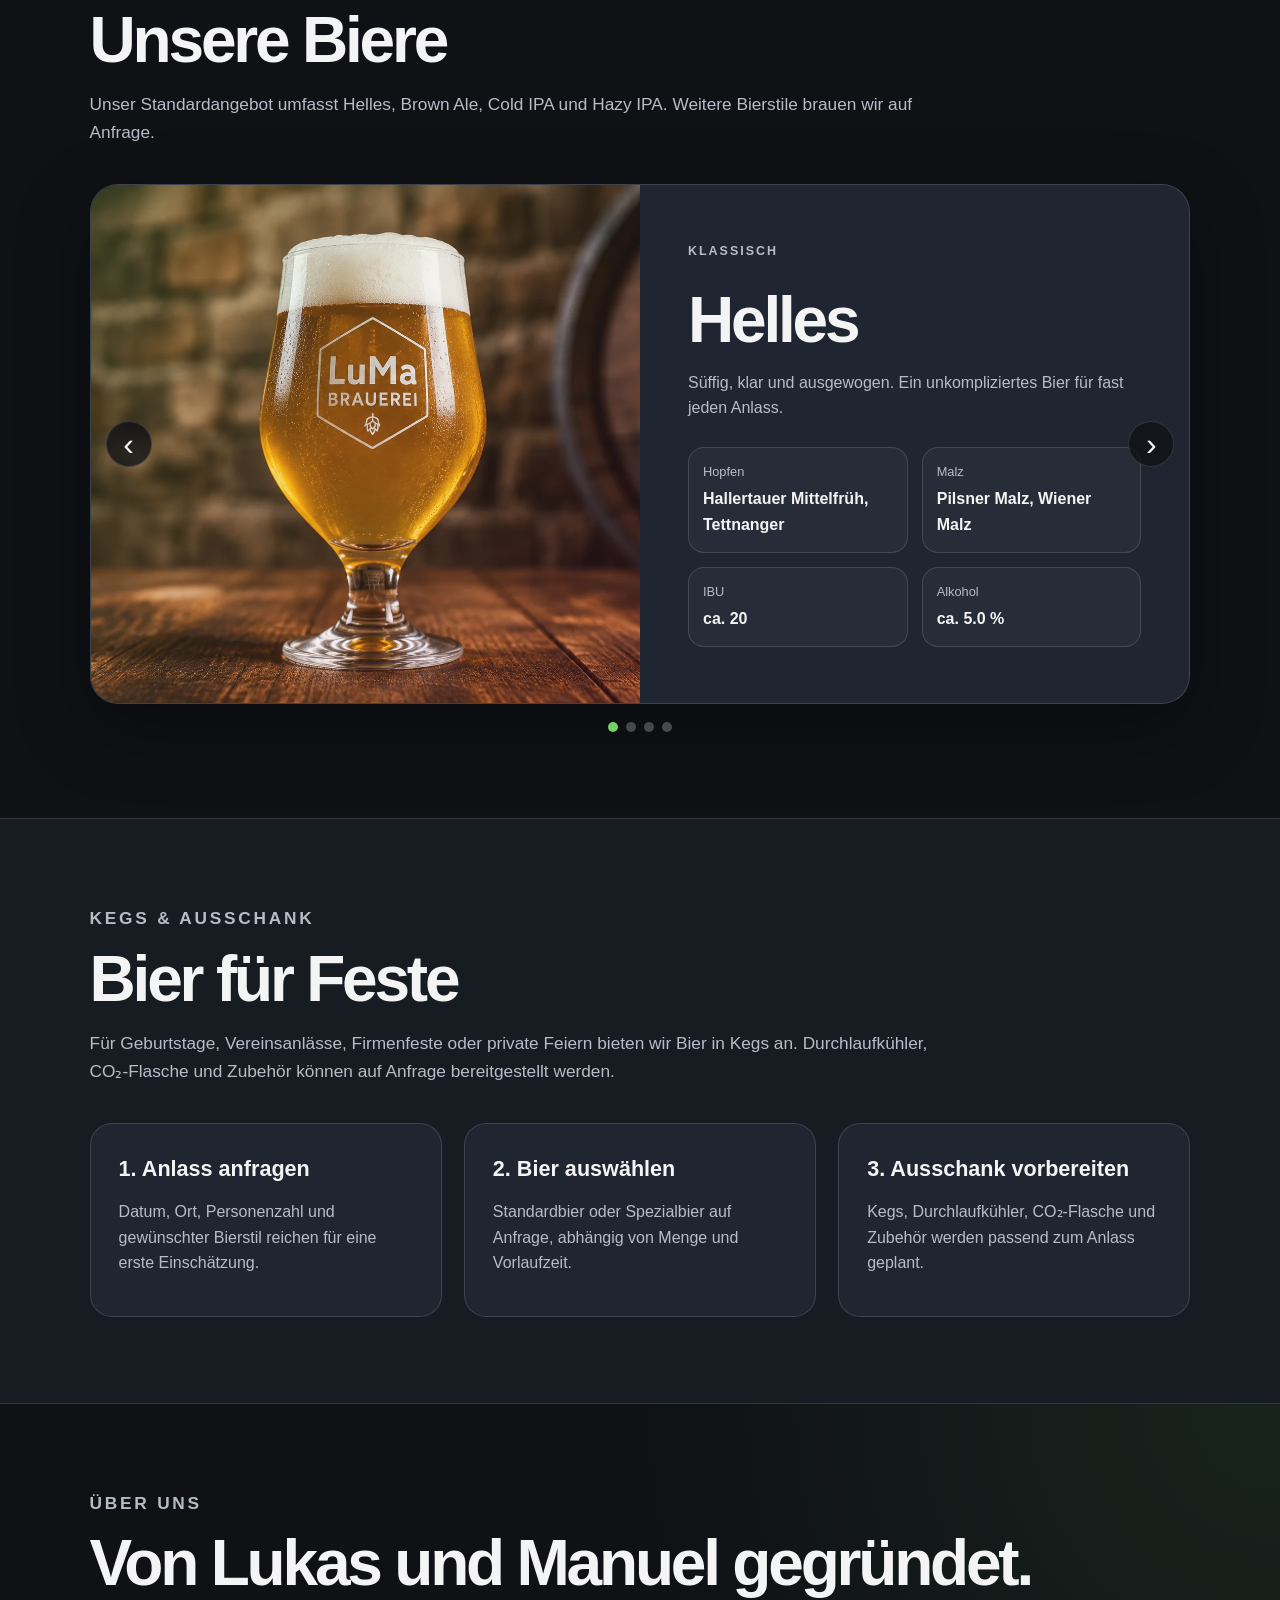
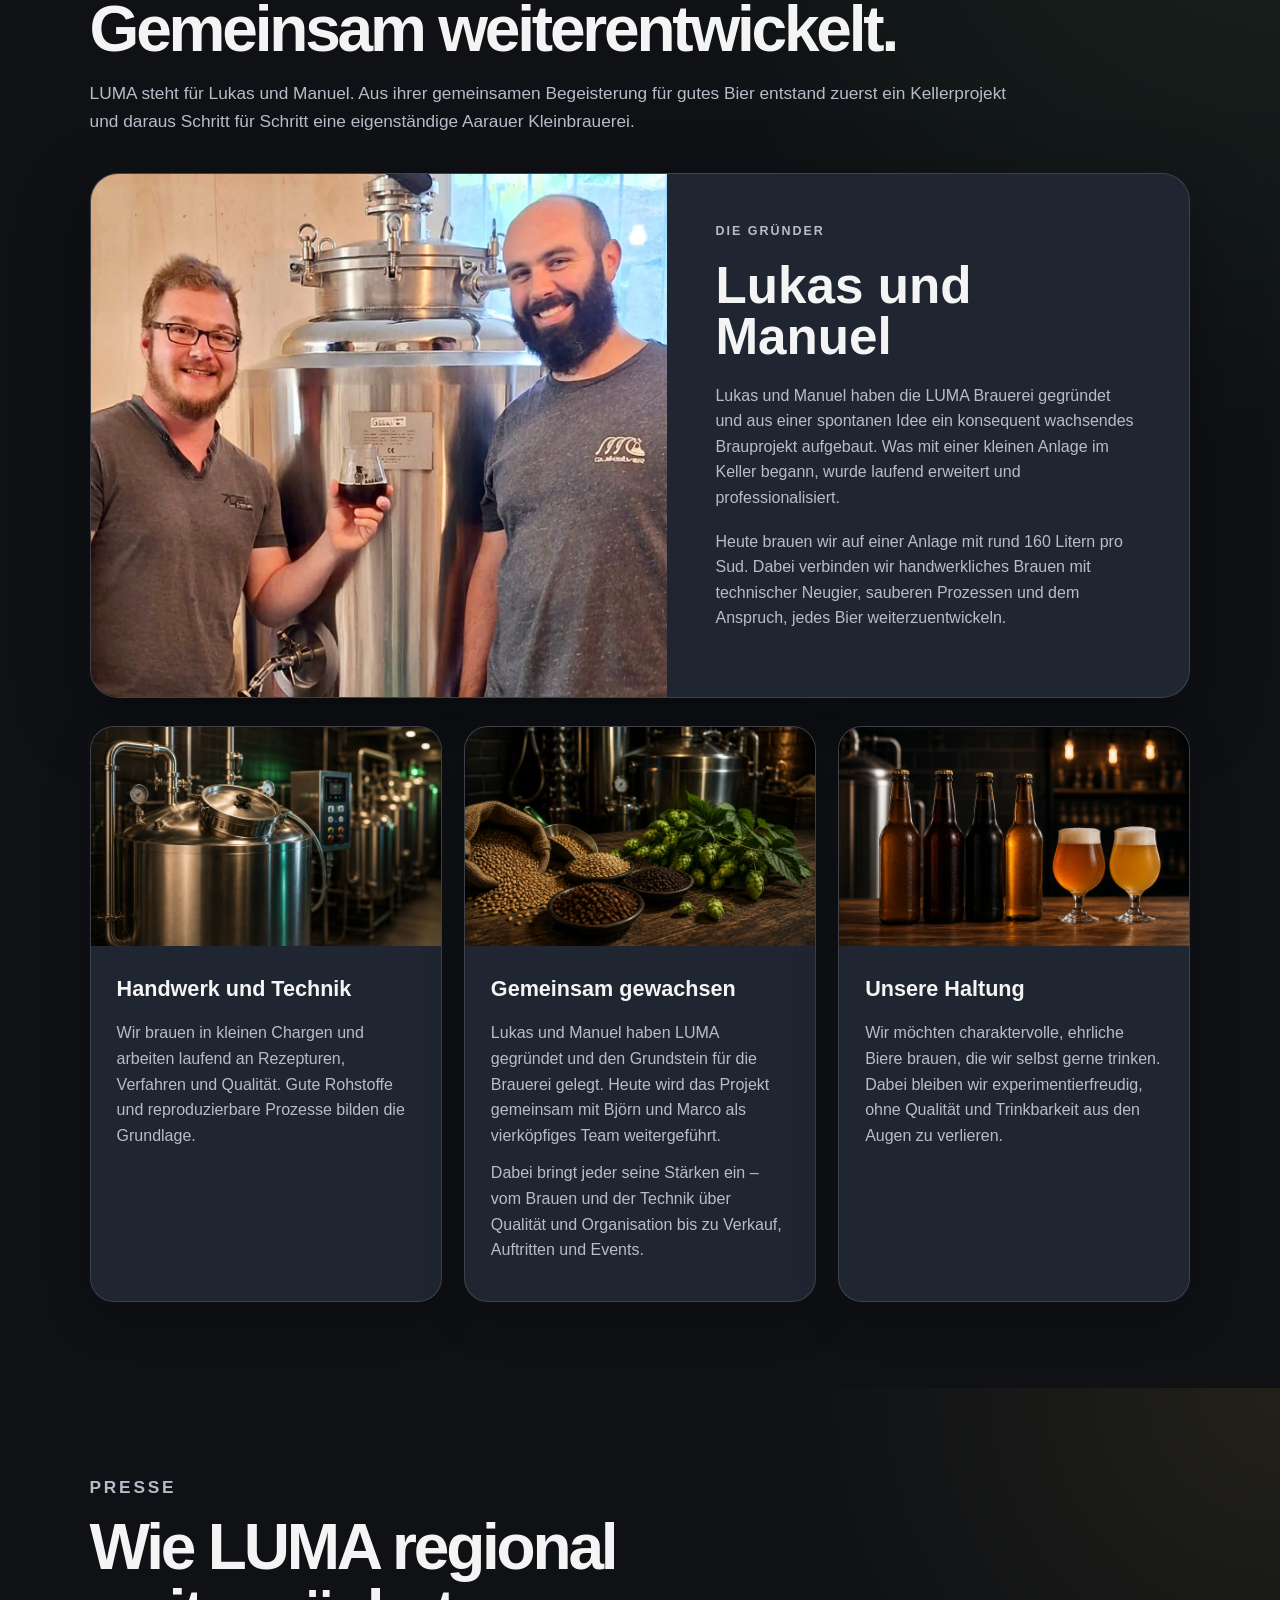
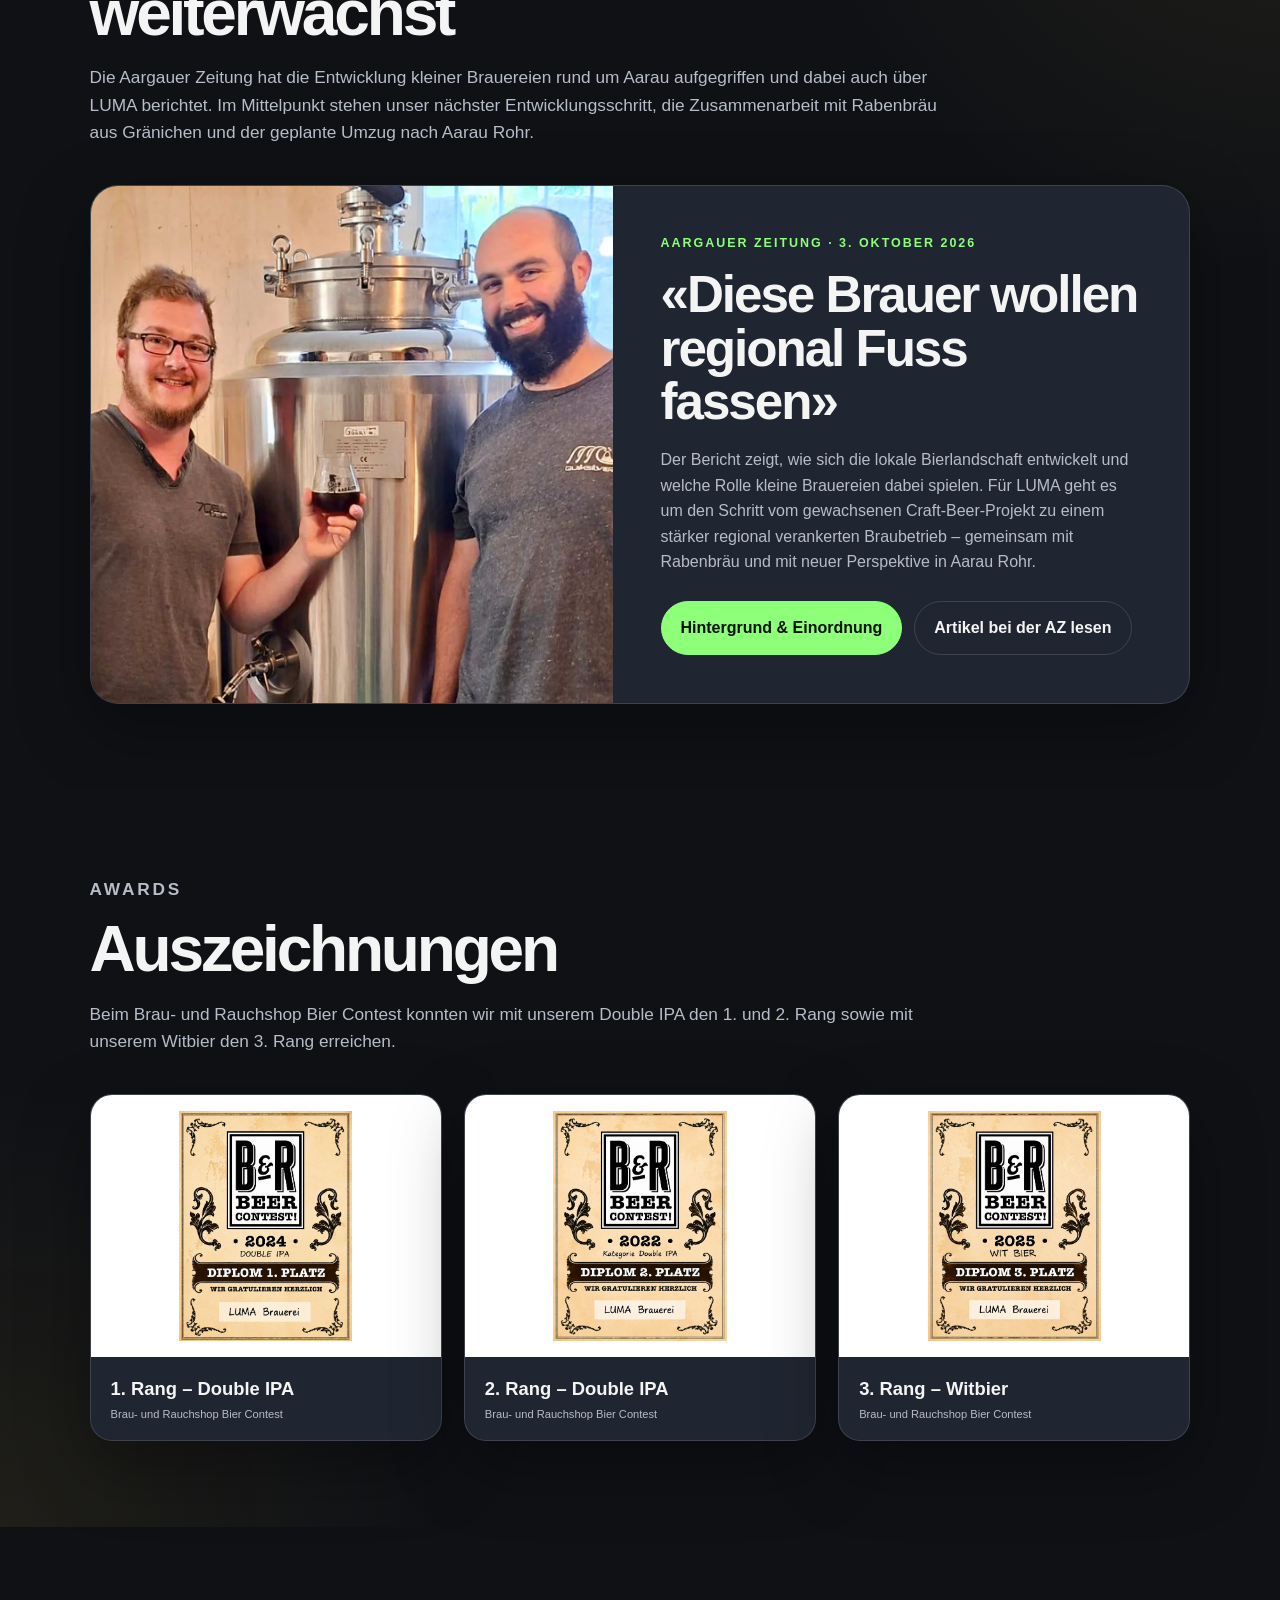
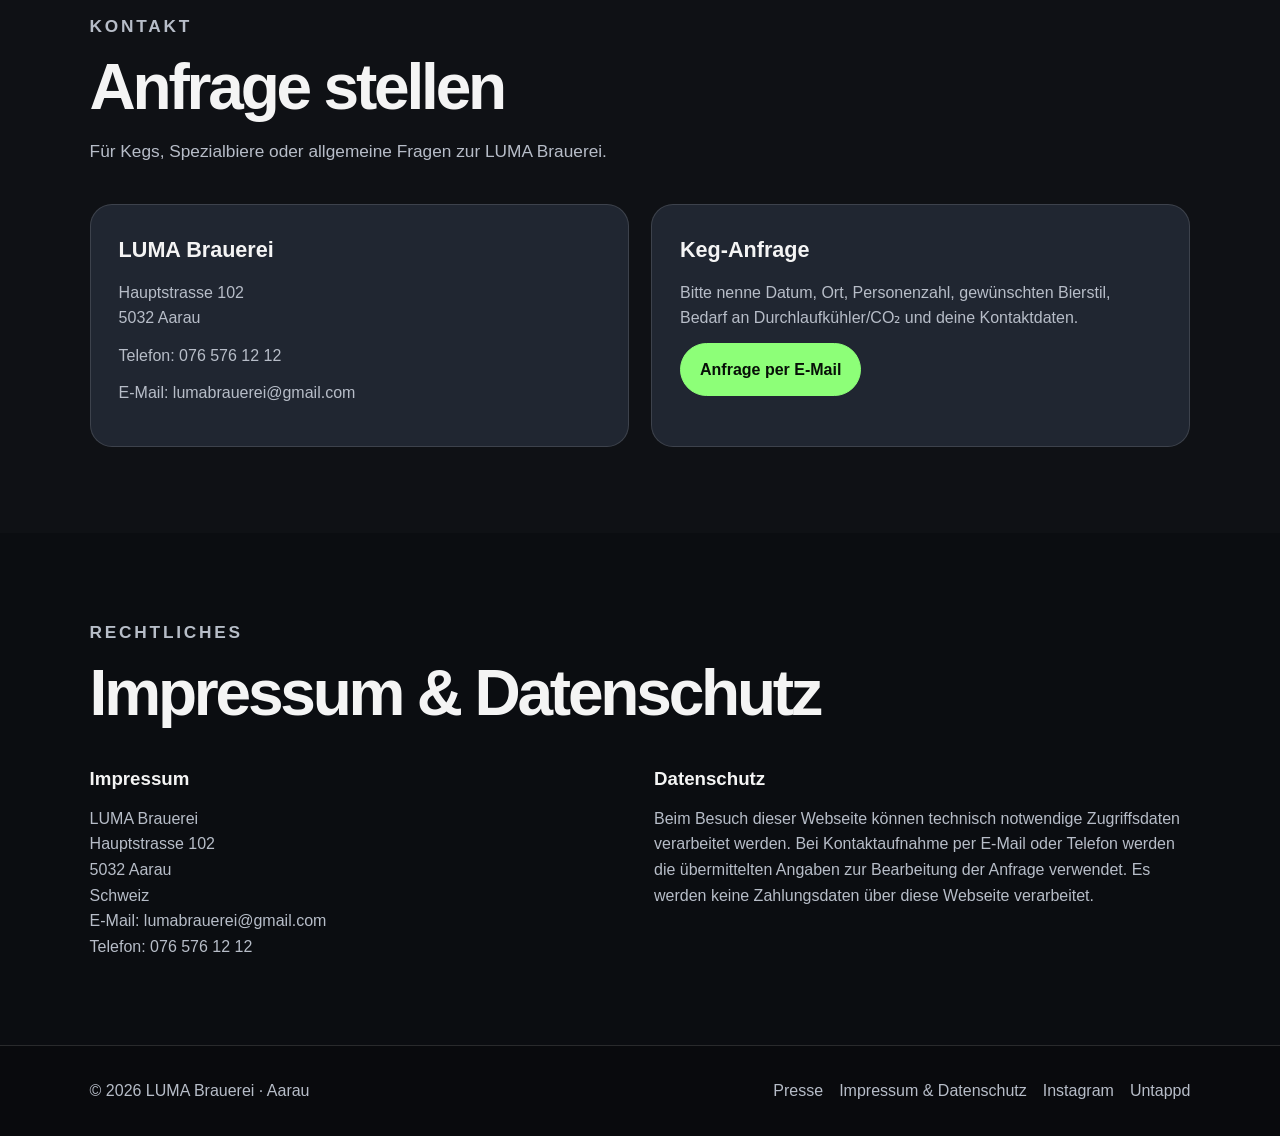
==== commit f13a502e: "Pressebericht im Aktuelles-Slider priorisiert - Aargauer-Zeitung-Beitrag im Aktuelles-Slider an die " ====
--- a/index.html
+++ b/index.html
@@ -3,35 +3,105 @@
 <head>
     <meta charset="UTF-8">
     <meta name="viewport" content="width=device-width, initial-scale=1.0">
+
     <title>LUMA Brauerei Aarau – Craft Beer & Bier für Feste</title>
 
-    <meta name="description" content="LUMA Brauerei in Aarau: handwerklich gebrautes Craft Beer, Helles, Brown Ale, IPAs, Kegs und Ausschanklösungen für Feste und Events.">
+    <meta
+        name="description"
+        content="LUMA Brauerei in Aarau: handwerklich gebrautes Craft Beer, Helles, Brown Ale, IPAs, Kegs und Ausschanklösungen für Feste und Events."
+    >
+
     <link rel="canonical" href="https://luma-brauerei.ch/">
 
-    <meta property="og:title" content="LUMA Brauerei Aarau – Craft Beer & Bier für Feste">
-    <meta property="og:description" content="Kleine unabhängige Brauerei aus Aarau. Helles, Brown Ale, Cold IPA, Hazy IPA und Spezialbiere auf Anfrage.">
-    <meta property="og:image" content="https://luma-brauerei.ch/assets/images/branding/logo.png">
-    <meta property="og:url" content="https://luma-brauerei.ch/">
+    <meta
+        property="og:title"
+        content="LUMA Brauerei Aarau – Craft Beer & Bier für Feste"
+    >
+
+    <meta
+        property="og:description"
+        content="Kleine unabhängige Brauerei aus Aarau. Helles, Brown Ale, Cold IPA, Hazy IPA und Spezialbiere auf Anfrage."
+    >
+
+    <meta
+        property="og:image"
+        content="https://luma-brauerei.ch/assets/images/branding/logo.png"
+    >
+
+    <meta
+        property="og:url"
+        content="https://luma-brauerei.ch/"
+    >
+
     <meta property="og:type" content="website">
     <meta property="og:locale" content="de_CH">
 
-    <meta name="twitter:card" content="summary_large_image">
-    <meta name="twitter:title" content="LUMA Brauerei Aarau – Craft Beer & Bier für Feste">
-    <meta name="twitter:description" content="Kleine unabhängige Brauerei aus Aarau. Helles, Brown Ale, Cold IPA, Hazy IPA und Spezialbiere auf Anfrage.">
-    <meta name="twitter:image" content="https://luma-brauerei.ch/assets/images/branding/logo.png">
-
-    <link rel="icon" href="assets/icons/favicon.ico">
-    <link rel="shortcut icon" href="assets/icons/favicon.ico">
-
-    <link rel="apple-touch-icon" sizes="180x180" href="assets/icons/apple-touch-icon-180x180.png">
-
-    <link rel="icon" type="image/png" sizes="96x96" href="assets/icons/favicon-96x96.png">
-    <link rel="icon" type="image/png" sizes="32x32" href="assets/icons/favicon-32x32.png">
-    <link rel="icon" type="image/png" sizes="16x16" href="assets/icons/favicon-16x16.png">
-
-    <meta name="msapplication-TileColor" content="#0b1020">
-    <meta name="msapplication-square310x310logo" content="assets/icons/mstile-310x310.png">
-
+    <meta
+        name="twitter:card"
+        content="summary_large_image"
+    >
+
+    <meta
+        name="twitter:title"
+        content="LUMA Brauerei Aarau – Craft Beer & Bier für Feste"
+    >
+
+    <meta
+        name="twitter:description"
+        content="Kleine unabhängige Brauerei aus Aarau. Helles, Brown Ale, Cold IPA, Hazy IPA und Spezialbiere auf Anfrage."
+    >
+
+    <meta
+        name="twitter:image"
+        content="https://luma-brauerei.ch/assets/images/branding/logo.png"
+    >
+
+    <link
+        rel="icon"
+        href="assets/icons/favicon.ico"
+    >
+
+    <link
+        rel="shortcut icon"
+        href="assets/icons/favicon.ico"
+    >
+
+    <link
+        rel="apple-touch-icon"
+        sizes="180x180"
+        href="assets/icons/apple-touch-icon-180x180.png"
+    >
+
+    <link
+        rel="icon"
+        type="image/png"
+        sizes="96x96"
+        href="assets/icons/favicon-96x96.png"
+    >
+
+    <link
+        rel="icon"
+        type="image/png"
+        sizes="32x32"
+        href="assets/icons/favicon-32x32.png"
+    >
+
+    <link
+        rel="icon"
+        type="image/png"
+        sizes="16x16"
+        href="assets/icons/favicon-16x16.png"
+    >
+
+    <meta
+        name="msapplication-TileColor"
+        content="#0b1020"
+    >
+
+    <meta
+        name="msapplication-square310x310logo"
+        content="assets/icons/mstile-310x310.png"
+    >
 
     <script type="application/ld+json">
     {
@@ -56,19 +126,42 @@
     }
     </script>
 
-    <link rel="stylesheet" href="assets/css/styles.css?v=6">
+    <link
+        rel="stylesheet"
+        href="assets/css/styles.css?v=6"
+    >
 </head>
 
 <body>
+
     <header class="site-header">
-        <a href="#start" class="brand">
-            <img src="assets/images/branding/logo.png" alt="LUMA Brauerei Logo">
+
+        <a
+            href="#start"
+            class="brand"
+        >
+            <img
+                src="assets/images/branding/logo.png"
+                alt="LUMA Brauerei Logo"
+            >
+
             <span>LUMA Brauerei</span>
         </a>
 
-        <button class="menu-toggle" id="menuToggle" aria-label="Menü öffnen" aria-expanded="false" aria-controls="mainNav">☰</button>
-
-        <nav class="main-nav" id="mainNav">
+        <button
+            class="menu-toggle"
+            id="menuToggle"
+            aria-label="Menü öffnen"
+            aria-expanded="false"
+            aria-controls="mainNav"
+        >
+            ☰
+        </button>
+
+        <nav
+            class="main-nav"
+            id="mainNav"
+        >
             <a href="#aktuelles">Aktuelles</a>
             <a href="#biere">Unsere Biere</a>
             <a href="#feste">Bier für Feste</a>
@@ -79,37 +172,168 @@
         </nav>
 
         <div class="social-links">
-            <a class="instagram-link"
-               href="https://www.instagram.com/luma_brauerei/"
-               target="_blank"
-               rel="noopener"
-               aria-label="Instagram">
-                <img src="assets/images/social/instagram.png" alt="Instagram">
+
+            <a
+                class="instagram-link"
+                href="https://www.instagram.com/luma_brauerei/"
+                target="_blank"
+                rel="noopener"
+                aria-label="Instagram"
+            >
+                <img
+                    src="assets/images/social/instagram.png"
+                    alt="Instagram"
+                >
             </a>
 
-            <a class="untappd-link"
-               href="https://untappd.com/w/luma-brauerei/602341/beer"
-               target="_blank"
-               rel="noopener"
-               aria-label="Untappd">
-                <img src="assets/images/social/untappd.png" alt="Untappd">
+            <a
+                class="untappd-link"
+                href="https://untappd.com/w/luma-brauerei/602341/beer"
+                target="_blank"
+                rel="noopener"
+                aria-label="Untappd"
+            >
+                <img
+                    src="assets/images/social/untappd.png"
+                    alt="Untappd"
+                >
             </a>
+
         </div>
+
     </header>
 
+
     <main id="start">
 
-        <section id="aktuelles" class="top-event-section" aria-label="Aktuelles von LUMA">
-            <div class="current-slider" id="currentSlider">
-                <article class="current-slide active" data-current-slide="0" aria-hidden="false">
+
+        <!-- =====================================================
+             AKTUELLES
+             ===================================================== -->
+
+        <section
+            id="aktuelles"
+            class="top-event-section"
+            aria-label="Aktuelles von LUMA"
+        >
+
+            <div
+                class="current-slider"
+                id="currentSlider"
+            >
+
+
+                <!-- =================================================
+                     SLIDE 1: AARGAUER ZEITUNG
+                     ================================================= -->
+
+                <article
+                    class="current-slide active"
+                    data-current-slide="0"
+                    aria-hidden="false"
+                >
+
+                    <div class="top-event-inner top-event-press">
+
+                        <div class="top-event-press-image">
+
+                            <img
+                                src="assets/images/about/lukas-manuel.webp"
+                                alt="Lukas und Manuel von der LUMA Brauerei vor der Brauanlage"
+                                loading="eager"
+                            >
+
+                        </div>
+
+
+                        <div class="top-event-content">
+
+                            <p class="eyebrow">
+                                Aktuelles · Presse
+                            </p>
+
+                            <h2>
+                                LUMA in der Aargauer Zeitung
+                            </h2>
+
+                            <p>
+                                Die Aargauer Zeitung berichtet über die kleine
+                                Brauereiszene rund um Aarau und über die nächsten
+                                Schritte von LUMA: die Zusammenarbeit mit Rabenbräu
+                                aus Gränichen und den geplanten Umzug des
+                                Braubetriebs nach Aarau Rohr.
+                            </p>
+
+
+                            <div class="current-event-facts">
+
+                                <span>
+                                    3. Oktober 2026
+                                </span>
+
+                                <span>
+                                    Aargauer Zeitung
+                                </span>
+
+                                <span>
+                                    Region Aarau
+                                </span>
+
+                            </div>
+
+
+                            <div class="current-slide-actions">
+
+                                <a
+                                    class="btn btn-primary"
+                                    href="/presse/"
+                                >
+                                    Mehr zum Bericht
+                                </a>
+
+                                <a
+                                    class="btn btn-secondary"
+                                    href="https://www.aargauerzeitung.ch/aargau/aarau/region-aarau-kleine-brauereien-praegen-die-lokale-bierkultur-ld.4244497"
+                                    target="_blank"
+                                    rel="noopener noreferrer"
+                                >
+                                    Originalartikel
+                                </a>
+
+                            </div>
+
+                        </div>
+
+                    </div>
+
+                </article>
+
+
+
+                <!-- =================================================
+                     SLIDE 2: AARAUER BIERWANDERUNG
+                     ================================================= -->
+
+                <article
+                    class="current-slide"
+                    data-current-slide="1"
+                    aria-hidden="true"
+                >
+
                     <div class="top-event-inner top-event-recap">
-                        <div class="top-event-media" aria-label="Rückblick Aarauer Bierwanderung 2026">
+
+                        <div
+                            class="top-event-media"
+                            aria-label="Rückblick Aarauer Bierwanderung 2026"
+                        >
+
                             <img
                                 class="top-event-photo"
                                 src="assets/images/events/aarauer-bierwanderung-2026/foto.jpg"
                                 alt="LUMA Brauerei an der Aarauer Bierwanderung 2026"
                                 loading="eager"
                             >
+
 
                             <video
                                 class="top-event-video"
@@ -119,125 +343,244 @@
                                 poster="assets/images/events/aarauer-bierwanderung-2026/video-poster.jpg"
                                 aria-label="Kurzer Video-Rückblick von unserem Stand an der Aarauer Bierwanderung 2026"
                             >
-                                <source src="assets/videos/events/aarauer-bierwanderung-2026.mp4" type="video/mp4">
+
+                                <source
+                                    src="assets/videos/events/aarauer-bierwanderung-2026.mp4"
+                                    type="video/mp4"
+                                >
+
                                 Dein Browser unterstützt dieses Video nicht.
+
                             </video>
+
                         </div>
 
+
                         <div class="top-event-content">
-                            <p class="eyebrow">Aktuelles · Rückblick</p>
-                            <h2>Danke für euren Besuch an der Aarauer Bierwanderung</h2>
+
+                            <p class="eyebrow">
+                                Aktuelles · Rückblick
+                            </p>
+
+                            <h2>
+                                Danke für euren Besuch an der Aarauer Bierwanderung
+                            </h2>
+
                             <p>
-                                Vielen Dank an alle, die am 15. August bei uns an der Friedenslinde
-                                vorbeigeschaut, mit uns angestossen und unsere Biere probiert haben.
-                                Es war ein grossartiger Tag – hier ein kleiner Rückblick.
+                                Vielen Dank an alle, die am 15. August bei uns
+                                an der Friedenslinde vorbeigeschaut, mit uns
+                                angestossen und unsere Biere probiert haben.
+                                Es war ein grossartiger Tag – hier ein kleiner
+                                Rückblick.
                             </p>
 
+
                             <div class="current-event-facts">
-                                <span>15. August 2026</span>
-                                <span>Aarauer Bierwanderung</span>
-                                <span>Friedenslinde</span>
+
+                                <span>
+                                    15. August 2026
+                                </span>
+
+                                <span>
+                                    Aarauer Bierwanderung
+                                </span>
+
+                                <span>
+                                    Friedenslinde
+                                </span>
+
                             </div>
+
                         </div>
+
                     </div>
+
                 </article>
 
-                <article class="current-slide" data-current-slide="1" aria-hidden="true">
-                    <div class="top-event-inner top-event-press">
-                        <div class="top-event-press-image">
-                            <img
-                                src="assets/images/about/lukas-manuel.webp"
-                                alt="Lukas und Manuel von der LUMA Brauerei vor der Brauanlage"
-                                loading="eager"
-                            >
-                        </div>
-
-                        <div class="top-event-content">
-                            <p class="eyebrow">Aktuelles · Presse</p>
-                            <h2>LUMA in der Aargauer Zeitung</h2>
-                            <p>
-                                Die Aargauer Zeitung berichtet über die kleine Brauereiszene rund um Aarau
-                                und über die nächsten Schritte von LUMA: die Zusammenarbeit mit Rabenbräu
-                                aus Gränichen und den geplanten Umzug des Braubetriebs nach Aarau Rohr.
-                            </p>
-                            <div class="current-event-facts">
-                                <span>3. Oktober 2026</span>
-                                <span>Aargauer Zeitung</span>
-                                <span>Region Aarau</span>
-                            </div>
-                            <div class="current-slide-actions">
-                                <a class="btn btn-primary" href="/presse/">Mehr zum Bericht</a>
-                                <a
-                                    class="btn btn-secondary"
-                                    href="https://www.aargauerzeitung.ch/aargau/aarau/region-aarau-kleine-brauereien-praegen-die-lokale-bierkultur-ld.4244497"
-                                    target="_blank"
-                                    rel="noopener noreferrer"
-                                >Originalartikel</a>
-                            </div>
-                        </div>
+
+
+                <!-- =================================================
+                     SLIDER STEUERUNG
+                     ================================================= -->
+
+                <div
+                    class="current-slider-controls"
+                    aria-label="Aktuelles auswählen"
+                >
+
+                    <button
+                        class="current-slider-arrow"
+                        id="prevCurrent"
+                        type="button"
+                        aria-label="Vorherige Meldung"
+                    >
+                        ‹
+                    </button>
+
+
+                    <div
+                        class="current-slider-dots"
+                        id="currentDots"
+                    >
+
+                        <button
+                            class="active"
+                            type="button"
+                            aria-label="Pressebericht anzeigen"
+                            data-current-dot="0"
+                        ></button>
+
+                        <button
+                            type="button"
+                            aria-label="Aarauer Bierwanderung anzeigen"
+                            data-current-dot="1"
+                        ></button>
+
                     </div>
-                </article>
-
-                <div class="current-slider-controls" aria-label="Aktuelles auswählen">
-                    <button class="current-slider-arrow" id="prevCurrent" type="button" aria-label="Vorherige Meldung">‹</button>
-                    <div class="current-slider-dots" id="currentDots">
-                        <button class="active" type="button" aria-label="Aarauer Bierwanderung anzeigen" data-current-dot="0"></button>
-                        <button type="button" aria-label="Pressebericht anzeigen" data-current-dot="1"></button>
-                    </div>
-                    <button class="current-slider-arrow" id="nextCurrent" type="button" aria-label="Nächste Meldung">›</button>
+
+
+                    <button
+                        class="current-slider-arrow"
+                        id="nextCurrent"
+                        type="button"
+                        aria-label="Nächste Meldung"
+                    >
+                        ›
+                    </button>
+
                 </div>
-            </div>
+
+            </div>
+
         </section>
 
+
+
+        <!-- =====================================================
+             HAUPT-HERO
+             ===================================================== -->
+
         <section class="hero-main">
+
             <div class="hero-content">
-                <p class="eyebrow">Aarauer Craft Beer</p>
-
-                <h1>LUMA Brauerei</h1>
+
+                <p class="eyebrow">
+                    Aarauer Craft Beer
+                </p>
+
+                <h1>
+                    LUMA Brauerei
+                </h1>
 
                 <p>
-                    Kleine unabhängige Brauerei aus Aarau. Entstanden aus der gemeinsamen
-                    Leidenschaft von Lukas und Manuel und heute als vierköpfiges Team
-                    weitergeführt. Klassische Biere, moderne IPAs und Spezialbiere auf Anfrage.
-                </p>
+                    Kleine unabhängige Brauerei aus Aarau. Entstanden aus der
+                    gemeinsamen Leidenschaft von Lukas und Manuel und heute
+                    als vierköpfiges Team weitergeführt. Klassische Biere,
+                    moderne IPAs und Spezialbiere auf Anfrage.
+                </p>
+
 
                 <div class="hero-buttons">
-                    <a href="#biere" class="btn btn-primary">Unsere Biere</a>
-                    <a href="#feste" class="btn btn-secondary">Bier für Feste</a>
+
+                    <a
+                        href="#biere"
+                        class="btn btn-primary"
+                    >
+                        Unsere Biere
+                    </a>
+
+                    <a
+                        href="#feste"
+                        class="btn btn-secondary"
+                    >
+                        Bier für Feste
+                    </a>
+
                 </div>
-            </div>
+
+            </div>
+
 
             <div class="hero-logo">
-                <img src="assets/images/branding/logo.png" alt="LUMA Brauerei Logo">
-            </div>
+
+                <img
+                    src="assets/images/branding/logo.png"
+                    alt="LUMA Brauerei Logo"
+                >
+
+            </div>
+
         </section>
 
-        <section id="biere" class="section">
+
+
+        <!-- =====================================================
+             BIERE
+             ===================================================== -->
+
+        <section
+            id="biere"
+            class="section"
+        >
+
             <div class="section-head">
-                <p class="eyebrow">Sortiment</p>
-
-                <h2>Unsere Biere</h2>
+
+                <p class="eyebrow">
+                    Sortiment
+                </p>
+
+                <h2>
+                    Unsere Biere
+                </h2>
 
                 <p>
-                    Unser Standardangebot umfasst Helles, Brown Ale, Cold IPA und Hazy IPA.
-                    Weitere Bierstile brauen wir auf Anfrage.
-                </p>
-            </div>
+                    Unser Standardangebot umfasst Helles, Brown Ale,
+                    Cold IPA und Hazy IPA. Weitere Bierstile brauen
+                    wir auf Anfrage.
+                </p>
+
+            </div>
+
 
             <div class="beer-slider">
-                <button class="slider-btn prev" id="prevBeer" aria-label="Vorheriges Bier">‹</button>
+
+                <button
+                    class="slider-btn prev"
+                    id="prevBeer"
+                    aria-label="Vorheriges Bier"
+                >
+                    ‹
+                </button>
+
 
                 <article class="beer-slide">
-                    <div class="beer-image" id="beerImage"></div>
+
+                    <div
+                        class="beer-image"
+                        id="beerImage"
+                    ></div>
+
 
                     <div class="beer-info">
-                        <p class="eyebrow" id="beerStyle">Style</p>
-
-                        <h3 id="beerName">Biername</h3>
-
-                        <p id="beerDescription">Beschreibung</p>
+
+                        <p
+                            class="eyebrow"
+                            id="beerStyle"
+                        >
+                            Style
+                        </p>
+
+                        <h3 id="beerName">
+                            Biername
+                        </h3>
+
+                        <p id="beerDescription">
+                            Beschreibung
+                        </p>
+
 
                         <div class="beer-facts">
+
                             <div>
                                 <span>Hopfen</span>
                                 <strong id="beerHops">–</strong>
@@ -257,234 +600,565 @@
                                 <span>Alkohol</span>
                                 <strong id="beerAbv">–</strong>
                             </div>
+
                         </div>
+
                     </div>
+
                 </article>
 
-                <button class="slider-btn next" id="nextBeer" aria-label="Nächstes Bier">›</button>
-            </div>
-
-            <div class="slider-dots" id="beerDots"></div>
+
+                <button
+                    class="slider-btn next"
+                    id="nextBeer"
+                    aria-label="Nächstes Bier"
+                >
+                    ›
+                </button>
+
+            </div>
+
+
+            <div
+                class="slider-dots"
+                id="beerDots"
+            ></div>
+
         </section>
 
-        <section id="feste" class="section section-dark">
+
+
+        <!-- =====================================================
+             BIER FÜR FESTE
+             ===================================================== -->
+
+        <section
+            id="feste"
+            class="section section-dark"
+        >
+
             <div class="section-head">
-                <p class="eyebrow">Kegs & Ausschank</p>
-
-                <h2>Bier für Feste</h2>
+
+                <p class="eyebrow">
+                    Kegs & Ausschank
+                </p>
+
+                <h2>
+                    Bier für Feste
+                </h2>
 
                 <p>
-                    Für Geburtstage, Vereinsanlässe, Firmenfeste oder private Feiern bieten wir Bier in Kegs an.
-                    Durchlaufkühler, CO₂-Flasche und Zubehör können auf Anfrage bereitgestellt werden.
-                </p>
-            </div>
+                    Für Geburtstage, Vereinsanlässe, Firmenfeste oder
+                    private Feiern bieten wir Bier in Kegs an.
+                    Durchlaufkühler, CO₂-Flasche und Zubehör können
+                    auf Anfrage bereitgestellt werden.
+                </p>
+
+            </div>
+
 
             <div class="cards three">
+
                 <div class="card">
-                    <h3>1. Anlass anfragen</h3>
-                    <p>Datum, Ort, Personenzahl und gewünschter Bierstil reichen für eine erste Einschätzung.</p>
+
+                    <h3>
+                        1. Anlass anfragen
+                    </h3>
+
+                    <p>
+                        Datum, Ort, Personenzahl und gewünschter Bierstil
+                        reichen für eine erste Einschätzung.
+                    </p>
+
                 </div>
 
+
                 <div class="card">
-                    <h3>2. Bier auswählen</h3>
-                    <p>Standardbier oder Spezialbier auf Anfrage, abhängig von Menge und Vorlaufzeit.</p>
+
+                    <h3>
+                        2. Bier auswählen
+                    </h3>
+
+                    <p>
+                        Standardbier oder Spezialbier auf Anfrage,
+                        abhängig von Menge und Vorlaufzeit.
+                    </p>
+
                 </div>
 
+
                 <div class="card">
-                    <h3>3. Ausschank vorbereiten</h3>
-                    <p>Kegs, Durchlaufkühler, CO₂-Flasche und Zubehör werden passend zum Anlass geplant.</p>
+
+                    <h3>
+                        3. Ausschank vorbereiten
+                    </h3>
+
+                    <p>
+                        Kegs, Durchlaufkühler, CO₂-Flasche und Zubehör
+                        werden passend zum Anlass geplant.
+                    </p>
+
                 </div>
-            </div>
+
+            </div>
+
         </section>
 
-        <section id="ueber-uns" class="section about-section">
-    <div class="section-head about-heading">
-        <p class="eyebrow">Über uns</p>
-
-        <h2>Von Lukas und Manuel gegründet. Gemeinsam weiterentwickelt.</h2>
-
-        <p>
-            LUMA steht für Lukas und Manuel. Aus ihrer gemeinsamen Begeisterung
-            für gutes Bier entstand zuerst ein Kellerprojekt und daraus Schritt
-            für Schritt eine eigenständige Aarauer Kleinbrauerei.
-        </p>
-    </div>
-
-    <div class="founder-feature">
-        <div class="founder-feature-image">
-            <img
-                src="assets/images/about/lukas-manuel.webp"
-                alt="Die Gründer der LUMA Brauerei vor der Brauanlage"
-                loading="lazy"
-            >
-        </div>
-
-        <div class="founder-feature-content">
-            <p class="eyebrow">Die Gründer</p>
-
-            <h3>Lukas und Manuel</h3>
-
-            <p>
-                Lukas und Manuel haben die LUMA Brauerei gegründet und aus einer
-                spontanen Idee ein konsequent wachsendes Brauprojekt aufgebaut.
-                Was mit einer kleinen Anlage im Keller begann, wurde laufend
-                erweitert und professionalisiert.
-            </p>
-
-            <p>
-                Heute brauen wir auf einer Anlage mit rund 160 Litern pro Sud.
-                Dabei verbinden wir handwerkliches Brauen mit technischer
-                Neugier, sauberen Prozessen und dem Anspruch, jedes Bier
-                weiterzuentwickeln.
-            </p>
-        </div>
-    </div>
-
-    <div class="about-story-grid">
-        <article class="about-story-card">
-            <img
-                src="assets/images/about/brauanlage.webp"
-                alt="Moderne Brauanlage aus Edelstahl"
-                loading="lazy"
-            >
-
-            <div class="about-story-content">
-                <h3>Handwerk und Technik</h3>
+
+
+        <!-- =====================================================
+             ÜBER UNS
+             ===================================================== -->
+
+        <section
+            id="ueber-uns"
+            class="section about-section"
+        >
+
+            <div class="section-head about-heading">
+
+                <p class="eyebrow">
+                    Über uns
+                </p>
+
+                <h2>
+                    Von Lukas und Manuel gegründet.
+                    Gemeinsam weiterentwickelt.
+                </h2>
 
                 <p>
-                    Wir brauen in kleinen Chargen und arbeiten laufend an
-                    Rezepturen, Verfahren und Qualität. Gute Rohstoffe und
-                    reproduzierbare Prozesse bilden die Grundlage.
-                </p>
-            </div>
-        </article>
-
-        <article class="about-story-card">
-            <img
-                src="assets/images/about/rohstoffe.webp"
-                alt="Malz und Hopfen als Rohstoffe für Bier"
-                loading="lazy"
-            >
-
-            <div class="about-story-content">
-                <h3>Gemeinsam gewachsen</h3>
+                    LUMA steht für Lukas und Manuel. Aus ihrer gemeinsamen
+                    Begeisterung für gutes Bier entstand zuerst ein
+                    Kellerprojekt und daraus Schritt für Schritt eine
+                    eigenständige Aarauer Kleinbrauerei.
+                </p>
+
+            </div>
+
+
+            <div class="founder-feature">
+
+                <div class="founder-feature-image">
+
+                    <img
+                        src="assets/images/about/lukas-manuel.webp"
+                        alt="Die Gründer der LUMA Brauerei vor der Brauanlage"
+                        loading="lazy"
+                    >
+
+                </div>
+
+
+                <div class="founder-feature-content">
+
+                    <p class="eyebrow">
+                        Die Gründer
+                    </p>
+
+                    <h3>
+                        Lukas und Manuel
+                    </h3>
+
+                    <p>
+                        Lukas und Manuel haben die LUMA Brauerei gegründet
+                        und aus einer spontanen Idee ein konsequent
+                        wachsendes Brauprojekt aufgebaut. Was mit einer
+                        kleinen Anlage im Keller begann, wurde laufend
+                        erweitert und professionalisiert.
+                    </p>
+
+                    <p>
+                        Heute brauen wir auf einer Anlage mit rund
+                        160 Litern pro Sud. Dabei verbinden wir
+                        handwerkliches Brauen mit technischer Neugier,
+                        sauberen Prozessen und dem Anspruch, jedes Bier
+                        weiterzuentwickeln.
+                    </p>
+
+                </div>
+
+            </div>
+
+
+            <div class="about-story-grid">
+
+
+                <article class="about-story-card">
+
+                    <img
+                        src="assets/images/about/brauanlage.webp"
+                        alt="Moderne Brauanlage aus Edelstahl"
+                        loading="lazy"
+                    >
+
+                    <div class="about-story-content">
+
+                        <h3>
+                            Handwerk und Technik
+                        </h3>
+
+                        <p>
+                            Wir brauen in kleinen Chargen und arbeiten
+                            laufend an Rezepturen, Verfahren und Qualität.
+                            Gute Rohstoffe und reproduzierbare Prozesse
+                            bilden die Grundlage.
+                        </p>
+
+                    </div>
+
+                </article>
+
+
+
+                <article class="about-story-card">
+
+                    <img
+                        src="assets/images/about/rohstoffe.webp"
+                        alt="Malz und Hopfen als Rohstoffe für Bier"
+                        loading="lazy"
+                    >
+
+                    <div class="about-story-content">
+
+                        <h3>
+                            Gemeinsam gewachsen
+                        </h3>
+
+                        <p>
+                            Lukas und Manuel haben LUMA gegründet und
+                            den Grundstein für die Brauerei gelegt.
+                            Heute wird das Projekt gemeinsam mit Björn
+                            und Marco als vierköpfiges Team weitergeführt.
+                        </p>
+
+                        <p>
+                            Dabei bringt jeder seine Stärken ein –
+                            vom Brauen und der Technik über Qualität
+                            und Organisation bis zu Verkauf,
+                            Auftritten und Events.
+                        </p>
+
+                    </div>
+
+                </article>
+
+
+
+                <article class="about-story-card">
+
+                    <img
+                        src="assets/images/about/biere.webp"
+                        alt="Verschiedene Bierflaschen und gefüllte Biergläser"
+                        loading="lazy"
+                    >
+
+                    <div class="about-story-content">
+
+                        <h3>
+                            Unsere Haltung
+                        </h3>
+
+                        <p>
+                            Wir möchten charaktervolle, ehrliche Biere
+                            brauen, die wir selbst gerne trinken.
+                            Dabei bleiben wir experimentierfreudig,
+                            ohne Qualität und Trinkbarkeit aus den
+                            Augen zu verlieren.
+                        </p>
+
+                    </div>
+
+                </article>
+
+            </div>
+
+        </section>
+
+
+
+        <!-- =====================================================
+             PRESSE
+             ===================================================== -->
+
+        <section
+            id="presse"
+            class="section press-section"
+        >
+
+            <div class="section-head">
+
+                <p class="eyebrow">
+                    Presse
+                </p>
+
+                <h2>
+                    Wie LUMA regional weiterwächst
+                </h2>
 
                 <p>
-                    Lukas und Manuel haben LUMA gegründet und den Grundstein
-                    für die Brauerei gelegt. Heute wird das Projekt gemeinsam
-                    mit Björn und Marco als vierköpfiges Team weitergeführt.
-                </p>
-
-                <p>
-                    Dabei bringt jeder seine Stärken ein – vom Brauen und der
-                    Technik über Qualität und Organisation bis zu Verkauf,
-                    Auftritten und Events.
-                </p>
-            </div>
-        </article>
-
-        <article class="about-story-card">
-            <img
-                src="assets/images/about/biere.webp"
-                alt="Verschiedene Bierflaschen und gefüllte Biergläser"
-                loading="lazy"
-            >
-
-            <div class="about-story-content">
-                <h3>Unsere Haltung</h3>
-
-                <p>
-                    Wir möchten charaktervolle, ehrliche Biere brauen, die wir
-                    selbst gerne trinken. Dabei bleiben wir experimentierfreudig,
-                    ohne Qualität und Trinkbarkeit aus den Augen zu verlieren.
-                </p>
-            </div>
-        </article>
-    </div>
-</section>
-
-        <section id="presse" class="section press-section">
-            <div class="section-head">
-                <p class="eyebrow">Presse</p>
-                <h2>Wie LUMA regional weiterwächst</h2>
-                <p>
-                    Die Aargauer Zeitung hat die Entwicklung kleiner Brauereien rund um Aarau aufgegriffen
-                    und dabei auch über LUMA berichtet. Im Mittelpunkt stehen unser nächster Entwicklungsschritt,
-                    die Zusammenarbeit mit Rabenbräu aus Gränichen und der geplante Umzug nach Aarau Rohr.
-                </p>
-            </div>
+                    Die Aargauer Zeitung hat die Entwicklung kleiner
+                    Brauereien rund um Aarau aufgegriffen und dabei auch
+                    über LUMA berichtet. Im Mittelpunkt stehen unser
+                    nächster Entwicklungsschritt, die Zusammenarbeit mit
+                    Rabenbräu aus Gränichen und der geplante Umzug nach
+                    Aarau Rohr.
+                </p>
+
+            </div>
+
 
             <article class="press-feature">
+
                 <div class="press-feature-image">
+
                     <img
                         src="assets/images/about/lukas-manuel.webp"
                         alt="Lukas und Manuel von der LUMA Brauerei vor der Brauanlage"
                         loading="lazy"
                     >
+
                 </div>
 
+
                 <div class="press-feature-content">
-                    <p class="eyebrow">Aargauer Zeitung · 3. Oktober 2026</p>
-                    <h3>«Diese Brauer wollen regional Fuss fassen»</h3>
+
+                    <p class="eyebrow">
+                        Aargauer Zeitung · 3. Oktober 2026
+                    </p>
+
+                    <h3>
+                        «Diese Brauer wollen regional Fuss fassen»
+                    </h3>
+
                     <p>
-                        Der Bericht zeigt, wie sich die lokale Bierlandschaft entwickelt und welche Rolle kleine
-                        Brauereien dabei spielen. Für LUMA geht es um den Schritt vom gewachsenen Craft-Beer-Projekt
-                        zu einem stärker regional verankerten Braubetrieb – gemeinsam mit Rabenbräu und mit neuer
-                        Perspektive in Aarau Rohr.
-                    </p>
+                        Der Bericht zeigt, wie sich die lokale
+                        Bierlandschaft entwickelt und welche Rolle kleine
+                        Brauereien dabei spielen. Für LUMA geht es um den
+                        Schritt vom gewachsenen Craft-Beer-Projekt zu einem
+                        stärker regional verankerten Braubetrieb –
+                        gemeinsam mit Rabenbräu und mit neuer Perspektive
+                        in Aarau Rohr.
+                    </p>
+
+
                     <div class="press-actions">
-                        <a class="btn btn-primary" href="/presse/">Hintergrund & Einordnung</a>
+
+                        <a
+                            class="btn btn-primary"
+                            href="/presse/"
+                        >
+                            Hintergrund & Einordnung
+                        </a>
+
                         <a
                             class="btn btn-secondary"
                             href="https://www.aargauerzeitung.ch/aargau/aarau/region-aarau-kleine-brauereien-praegen-die-lokale-bierkultur-ld.4244497"
                             target="_blank"
                             rel="noopener noreferrer"
-                        >Artikel bei der AZ lesen</a>
+                        >
+                            Artikel bei der AZ lesen
+                        </a>
+
                     </div>
+
                 </div>
+
             </article>
+
         </section>
 
-<section id="preise" class="section awards-section">
+
+
+        <!-- =====================================================
+             AWARDS
+             ===================================================== -->
+
+        <section
+            id="preise"
+            class="section awards-section"
+        >
+
             <div class="section-head">
-                <p class="eyebrow">Awards</p>
-                <h2>Auszeichnungen</h2>
+
+                <p class="eyebrow">
+                    Awards
+                </p>
+
+                <h2>
+                    Auszeichnungen
+                </h2>
+
                 <p>
-                    Beim <a href="https://www.brauundrauchshop.ch/beer-contest" target="_blank" rel="noopener noreferrer">Brau- und Rauchshop Bier Contest</a> konnten wir mit unserem Double IPA
-                    den 1. und 2. Rang sowie mit unserem Witbier den 3. Rang erreichen.
-                </p>
-            </div>
+                    Beim
+                    <a
+                        href="https://www.brauundrauchshop.ch/beer-contest"
+                        target="_blank"
+                        rel="noopener noreferrer"
+                    >
+                        Brau- und Rauchshop Bier Contest
+                    </a>
+                    konnten wir mit unserem Double IPA den 1. und 2. Rang
+                    sowie mit unserem Witbier den 3. Rang erreichen.
+                </p>
+
+            </div>
+
 
             <div class="certificate-grid">
-                <button type="button" class="certificate-card" data-certificate="assets/images/awards/1-rang-double-ipa.png" data-title="1. Rang – Double IPA" aria-label="Zertifikat 1. Rang Double IPA vergrössern">
-                    <img src="assets/images/awards/1-rang-double-ipa.png" alt="Zertifikat 1. Rang Double IPA" loading="lazy">
-                    <span class="certificate-content"><strong>1. Rang – Double IPA</strong><small><a href="https://www.brauundrauchshop.ch/beer-contest" target="_blank" rel="noopener noreferrer">Brau- und Rauchshop Bier Contest</a></small></span>
+
+
+                <button
+                    type="button"
+                    class="certificate-card"
+                    data-certificate="assets/images/awards/1-rang-double-ipa.png"
+                    data-title="1. Rang – Double IPA"
+                    aria-label="Zertifikat 1. Rang Double IPA vergrössern"
+                >
+
+                    <img
+                        src="assets/images/awards/1-rang-double-ipa.png"
+                        alt="Zertifikat 1. Rang Double IPA"
+                        loading="lazy"
+                    >
+
+                    <span class="certificate-content">
+
+                        <strong>
+                            1. Rang – Double IPA
+                        </strong>
+
+                        <small>
+
+                            <a
+                                href="https://www.brauundrauchshop.ch/beer-contest"
+                                target="_blank"
+                                rel="noopener noreferrer"
+                            >
+                                Brau- und Rauchshop Bier Contest
+                            </a>
+
+                        </small>
+
+                    </span>
+
                 </button>
-                <button type="button" class="certificate-card" data-certificate="assets/images/awards/2-rang-double-ipa.png" data-title="2. Rang – Double IPA" aria-label="Zertifikat 2. Rang Double IPA vergrössern">
-                    <img src="assets/images/awards/2-rang-double-ipa.png" alt="Zertifikat 2. Rang Double IPA" loading="lazy">
-                    <span class="certificate-content"><strong>2. Rang – Double IPA</strong><small><a href="https://www.brauundrauchshop.ch/beer-contest" target="_blank" rel="noopener noreferrer">Brau- und Rauchshop Bier Contest</a></small></span>
+
+
+
+                <button
+                    type="button"
+                    class="certificate-card"
+                    data-certificate="assets/images/awards/2-rang-double-ipa.png"
+                    data-title="2. Rang – Double IPA"
+                    aria-label="Zertifikat 2. Rang Double IPA vergrössern"
+                >
+
+                    <img
+                        src="assets/images/awards/2-rang-double-ipa.png"
+                        alt="Zertifikat 2. Rang Double IPA"
+                        loading="lazy"
+                    >
+
+                    <span class="certificate-content">
+
+                        <strong>
+                            2. Rang – Double IPA
+                        </strong>
+
+                        <small>
+
+                            <a
+                                href="https://www.brauundrauchshop.ch/beer-contest"
+                                target="_blank"
+                                rel="noopener noreferrer"
+                            >
+                                Brau- und Rauchshop Bier Contest
+                            </a>
+
+                        </small>
+
+                    </span>
+
                 </button>
-                <button type="button" class="certificate-card" data-certificate="assets/images/awards/3-rang-witbier.png" data-title="3. Rang – Witbier" aria-label="Zertifikat 3. Rang Witbier vergrössern">
-                    <img src="assets/images/awards/3-rang-witbier.png" alt="Zertifikat 3. Rang Witbier" loading="lazy">
-                    <span class="certificate-content"><strong>3. Rang – Witbier</strong><small><a href="https://www.brauundrauchshop.ch/beer-contest" target="_blank" rel="noopener noreferrer">Brau- und Rauchshop Bier Contest</a></small></span>
+
+
+
+                <button
+                    type="button"
+                    class="certificate-card"
+                    data-certificate="assets/images/awards/3-rang-witbier.png"
+                    data-title="3. Rang – Witbier"
+                    aria-label="Zertifikat 3. Rang Witbier vergrössern"
+                >
+
+                    <img
+                        src="assets/images/awards/3-rang-witbier.png"
+                        alt="Zertifikat 3. Rang Witbier"
+                        loading="lazy"
+                    >
+
+                    <span class="certificate-content">
+
+                        <strong>
+                            3. Rang – Witbier
+                        </strong>
+
+                        <small>
+
+                            <a
+                                href="https://www.brauundrauchshop.ch/beer-contest"
+                                target="_blank"
+                                rel="noopener noreferrer"
+                            >
+                                Brau- und Rauchshop Bier Contest
+                            </a>
+
+                        </small>
+
+                    </span>
+
                 </button>
-            </div>
+
+            </div>
+
         </section>
 
-        <section id="kontakt" class="section">
+
+
+        <!-- =====================================================
+             KONTAKT
+             ===================================================== -->
+
+        <section
+            id="kontakt"
+            class="section"
+        >
+
             <div class="section-head">
-                <p class="eyebrow">Kontakt</p>
-
-                <h2>Anfrage stellen</h2>
+
+                <p class="eyebrow">
+                    Kontakt
+                </p>
+
+                <h2>
+                    Anfrage stellen
+                </h2>
 
                 <p>
-                    Für Kegs, Spezialbiere oder allgemeine Fragen zur LUMA Brauerei.
-                </p>
-            </div>
+                    Für Kegs, Spezialbiere oder allgemeine Fragen
+                    zur LUMA Brauerei.
+                </p>
+
+            </div>
+
 
             <div class="contact-grid">
+
                 <div class="card">
-                    <h3>LUMA Brauerei</h3>
+
+                    <h3>
+                        LUMA Brauerei
+                    </h3>
 
                     <p>
                         Hauptstrasse 102<br>
@@ -493,40 +1167,77 @@
 
                     <p>
                         Telefon:
-                        <a href="tel:+41765761212">076 576 12 12</a>
+                        <a href="tel:+41765761212">
+                            076 576 12 12
+                        </a>
                     </p>
 
                     <p>
                         E-Mail:
-                        <a href="mailto:lumabrauerei@gmail.com">lumabrauerei@gmail.com</a>
-                    </p>
+                        <a href="mailto:lumabrauerei@gmail.com">
+                            lumabrauerei@gmail.com
+                        </a>
+                    </p>
+
                 </div>
 
+
                 <div class="card">
-                    <h3>Keg-Anfrage</h3>
+
+                    <h3>
+                        Keg-Anfrage
+                    </h3>
 
                     <p>
-                        Bitte nenne Datum, Ort, Personenzahl, gewünschten Bierstil,
-                        Bedarf an Durchlaufkühler/CO₂ und deine Kontaktdaten.
-                    </p>
-
-                    <a class="btn btn-primary" href="mailto:lumabrauerei@gmail.com?subject=Keg-Anfrage%20LUMA%20Brauerei">
+                        Bitte nenne Datum, Ort, Personenzahl,
+                        gewünschten Bierstil, Bedarf an
+                        Durchlaufkühler/CO₂ und deine Kontaktdaten.
+                    </p>
+
+                    <a
+                        class="btn btn-primary"
+                        href="mailto:lumabrauerei@gmail.com?subject=Keg-Anfrage%20LUMA%20Brauerei"
+                    >
                         Anfrage per E-Mail
                     </a>
+
                 </div>
-            </div>
+
+            </div>
+
         </section>
 
-        <section id="rechtliches" class="section legal">
+
+
+        <!-- =====================================================
+             RECHTLICHES
+             ===================================================== -->
+
+        <section
+            id="rechtliches"
+            class="section legal"
+        >
+
             <div class="section-head">
-                <p class="eyebrow">Rechtliches</p>
-
-                <h2>Impressum & Datenschutz</h2>
-            </div>
+
+                <p class="eyebrow">
+                    Rechtliches
+                </p>
+
+                <h2>
+                    Impressum & Datenschutz
+                </h2>
+
+            </div>
+
 
             <div class="legal-grid">
+
                 <div>
-                    <h3>Impressum</h3>
+
+                    <h3>
+                        Impressum
+                    </h3>
 
                     <p>
                         LUMA Brauerei<br>
@@ -537,47 +1248,147 @@
 
                     <p>
                         E-Mail:
-                        <a href="mailto:lumabrauerei@gmail.com">lumabrauerei@gmail.com</a><br>
+                        <a href="mailto:lumabrauerei@gmail.com">
+                            lumabrauerei@gmail.com
+                        </a>
+                        <br>
+
                         Telefon:
-                        <a href="tel:+41765761212">076 576 12 12</a>
-                    </p>
+                        <a href="tel:+41765761212">
+                            076 576 12 12
+                        </a>
+                    </p>
+
                 </div>
 
+
                 <div>
-                    <h3>Datenschutz</h3>
+
+                    <h3>
+                        Datenschutz
+                    </h3>
 
                     <p>
-                        Beim Besuch dieser Webseite können technisch notwendige Zugriffsdaten verarbeitet werden.
-                        Bei Kontaktaufnahme per E-Mail oder Telefon werden die übermittelten Angaben zur Bearbeitung
-                        der Anfrage verwendet. Es werden keine Zahlungsdaten über diese Webseite verarbeitet.
-                    </p>
+                        Beim Besuch dieser Webseite können technisch
+                        notwendige Zugriffsdaten verarbeitet werden.
+                        Bei Kontaktaufnahme per E-Mail oder Telefon
+                        werden die übermittelten Angaben zur Bearbeitung
+                        der Anfrage verwendet. Es werden keine
+                        Zahlungsdaten über diese Webseite verarbeitet.
+                    </p>
+
                 </div>
-            </div>
+
+            </div>
+
         </section>
+
     </main>
 
 
-    <div class="certificate-modal" id="certificateModal" aria-hidden="true" role="dialog" aria-modal="true" aria-labelledby="certificateModalTitle">
-        <button type="button" class="certificate-modal-backdrop" id="certificateModalBackdrop" aria-label="Zertifikat schliessen"></button>
+
+    <!-- =========================================================
+         ZERTIFIKAT MODAL
+         ========================================================= -->
+
+    <div
+        class="certificate-modal"
+        id="certificateModal"
+        aria-hidden="true"
+        role="dialog"
+        aria-modal="true"
+        aria-labelledby="certificateModalTitle"
+    >
+
+        <button
+            type="button"
+            class="certificate-modal-backdrop"
+            id="certificateModalBackdrop"
+            aria-label="Zertifikat schliessen"
+        ></button>
+
+
         <div class="certificate-modal-content">
+
             <div class="certificate-modal-header">
-                <h2 id="certificateModalTitle">Zertifikat</h2>
-                <button type="button" class="certificate-modal-close" id="certificateModalClose" aria-label="Zertifikat schliessen">×</button>
-            </div>
-            <div class="certificate-modal-image-wrap"><img id="certificateModalImage" src="" alt=""></div>
+
+                <h2 id="certificateModalTitle">
+                    Zertifikat
+                </h2>
+
+                <button
+                    type="button"
+                    class="certificate-modal-close"
+                    id="certificateModalClose"
+                    aria-label="Zertifikat schliessen"
+                >
+                    ×
+                </button>
+
+            </div>
+
+
+            <div class="certificate-modal-image-wrap">
+
+                <img
+                    id="certificateModalImage"
+                    src=""
+                    alt=""
+                >
+
+            </div>
+
         </div>
+
     </div>
 
+
+
+    <!-- =========================================================
+         FOOTER
+         ========================================================= -->
+
     <footer class="site-footer">
-        <p>© 2026 LUMA Brauerei · Aarau</p>
+
+        <p>
+            © 2026 LUMA Brauerei · Aarau
+        </p>
 
         <div>
-            <a href="/presse/">Presse</a>
-            <a href="#rechtliches">Impressum & Datenschutz</a>
-            <a href="https://www.instagram.com/luma_brauerei/" target="_blank" rel="noopener">Instagram</a>
-            <a href="https://untappd.com/w/luma-brauerei/602341/beer" target="_blank" rel="noopener">Untappd</a>
+
+            <a href="/presse/">
+                Presse
+            </a>
+
+            <a href="#rechtliches">
+                Impressum & Datenschutz
+            </a>
+
+            <a
+                href="https://www.instagram.com/luma_brauerei/"
+                target="_blank"
+                rel="noopener"
+            >
+                Instagram
+            </a>
+
+            <a
+                href="https://untappd.com/w/luma-brauerei/602341/beer"
+                target="_blank"
+                rel="noopener"
+            >
+                Untappd
+            </a>
+
         </div>
+
     </footer>
-    <script src="assets/js/main.js?v=3" defer></script>
+
+
+    <script
+        src="assets/js/main.js?v=3"
+        defer
+    ></script>
+
 </body>
 </html>
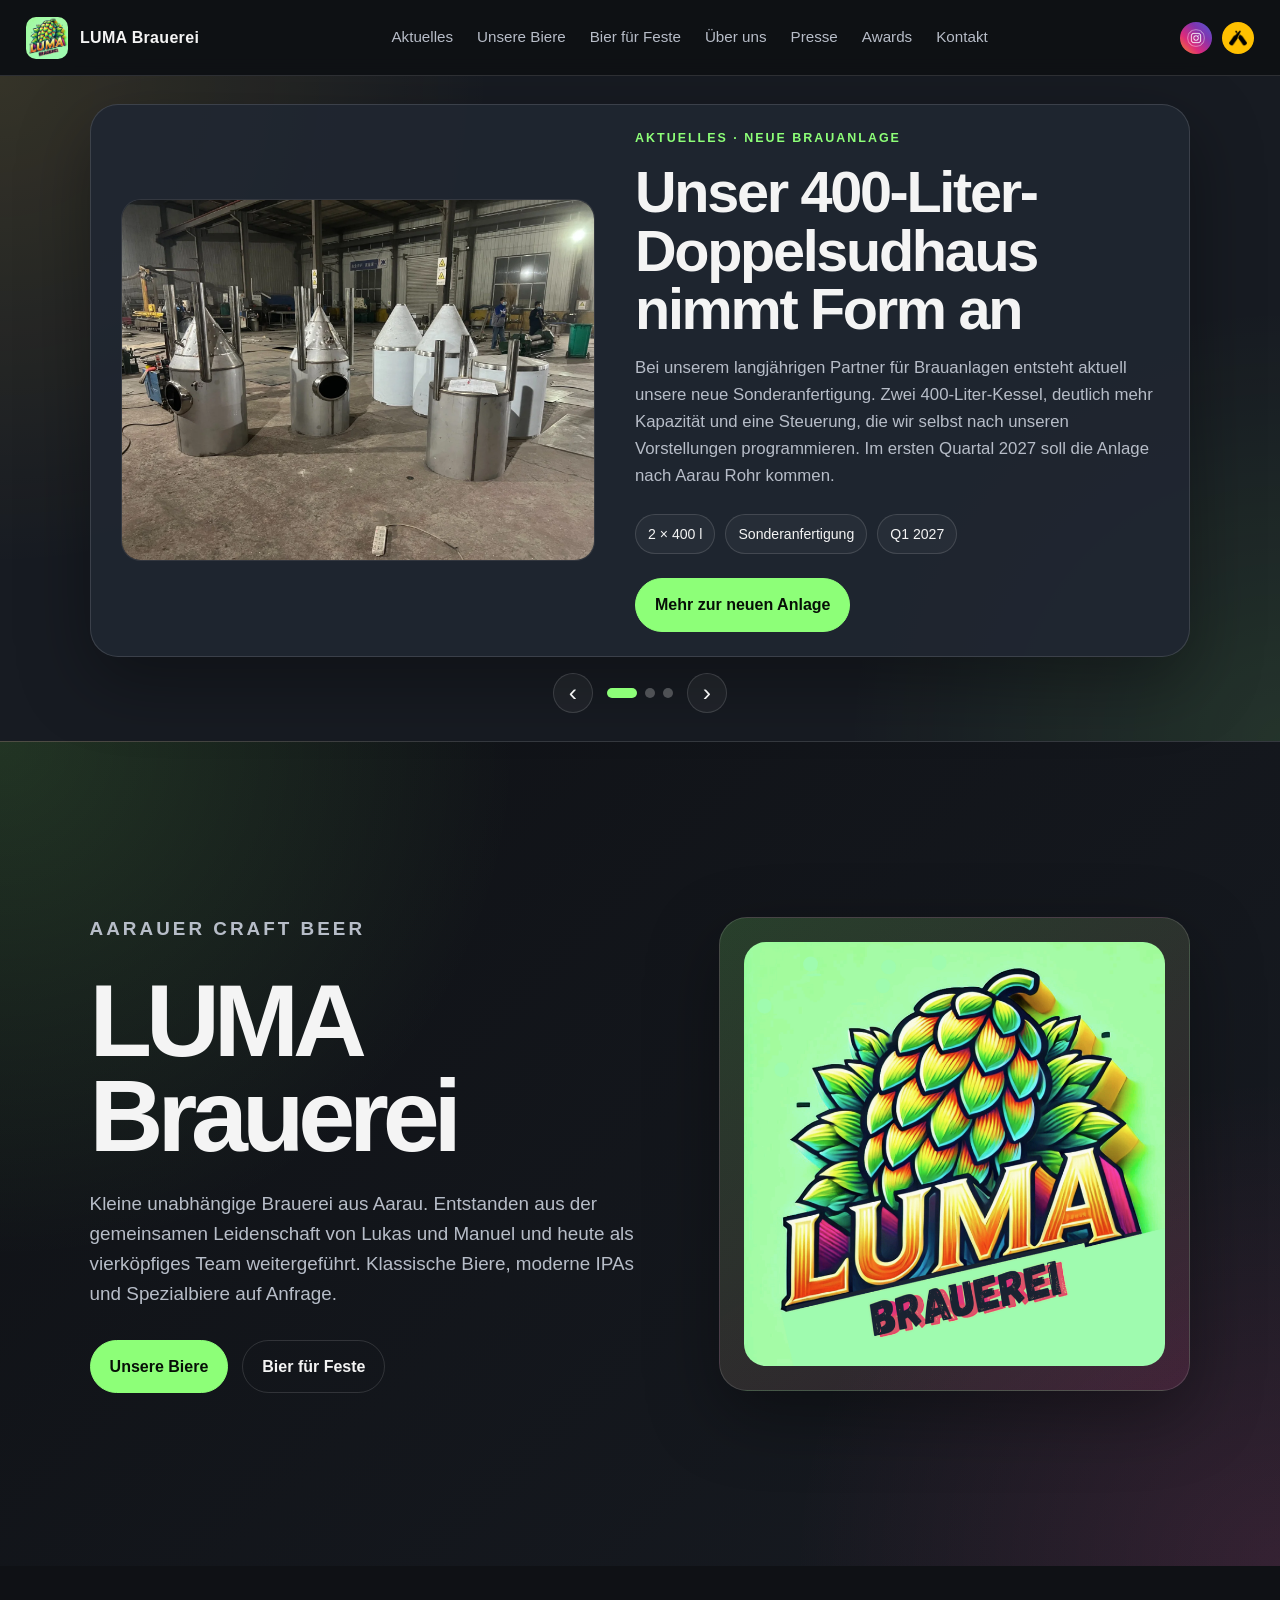
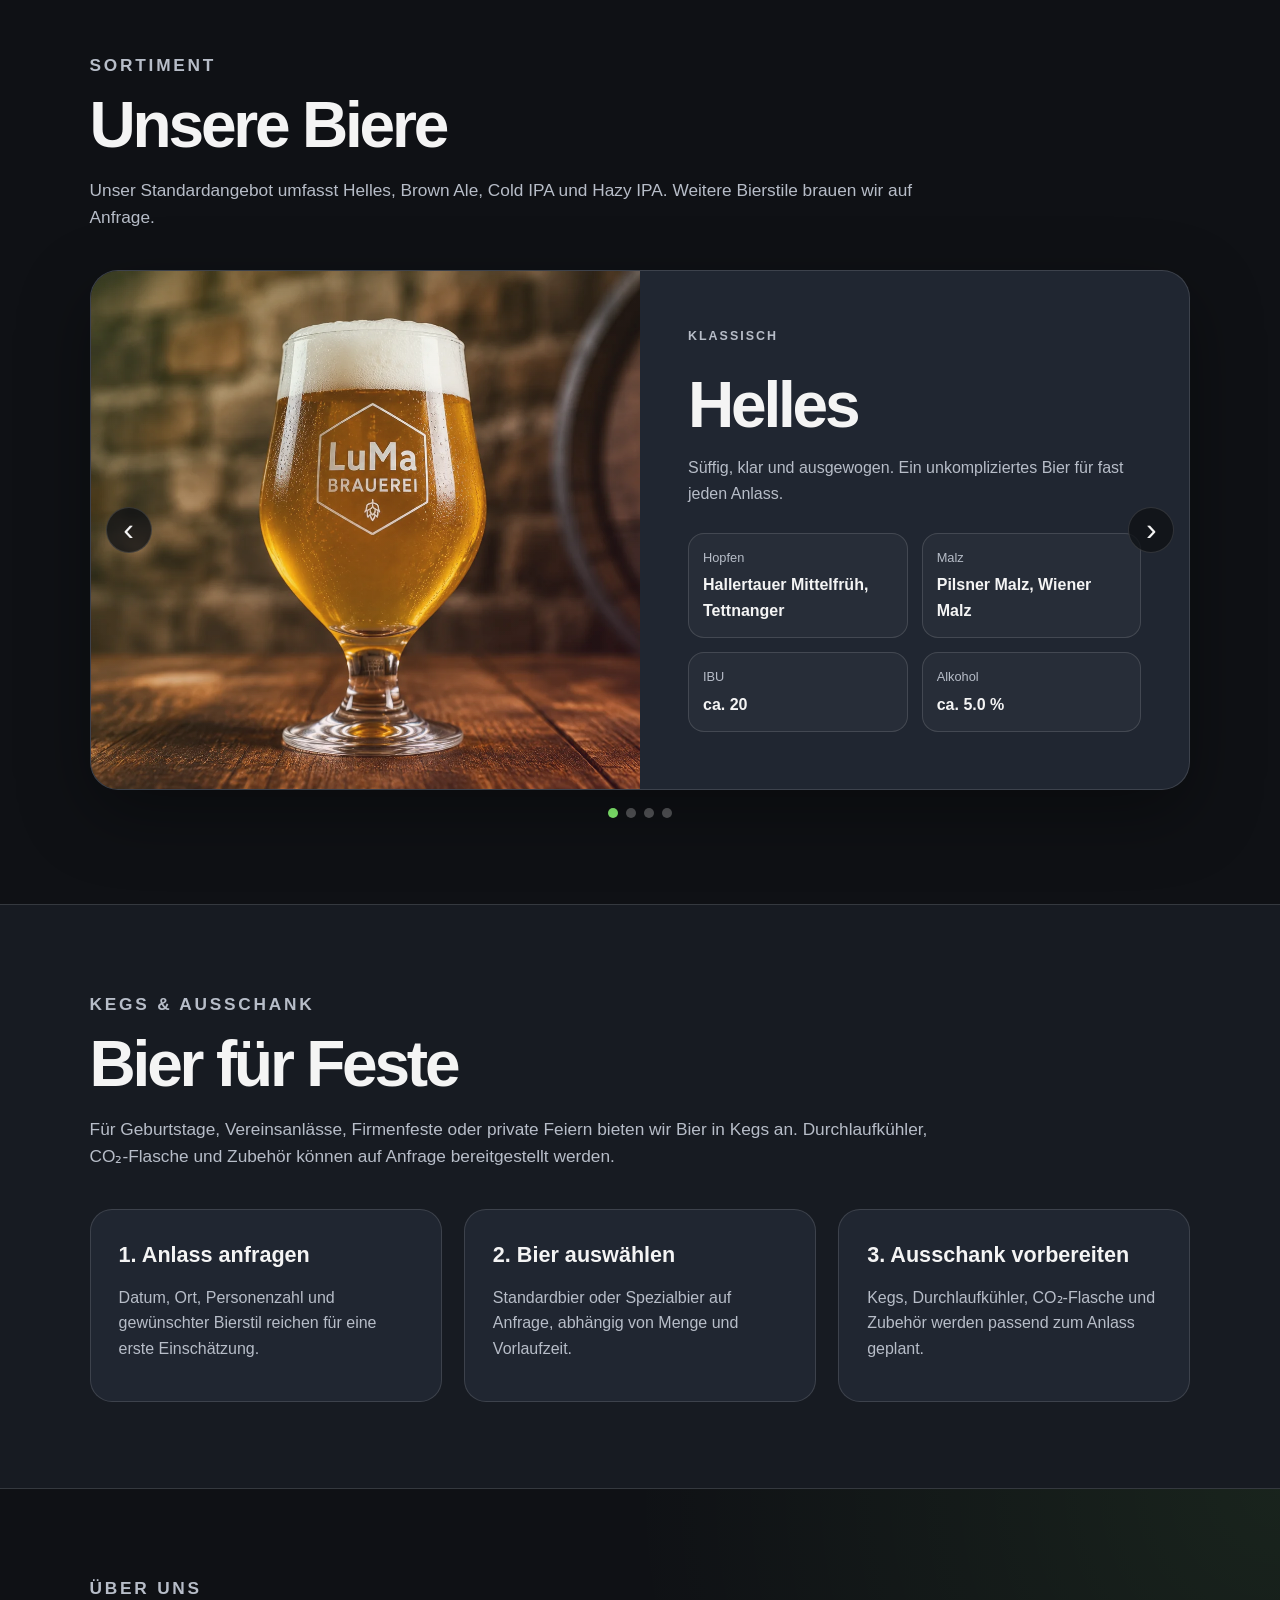
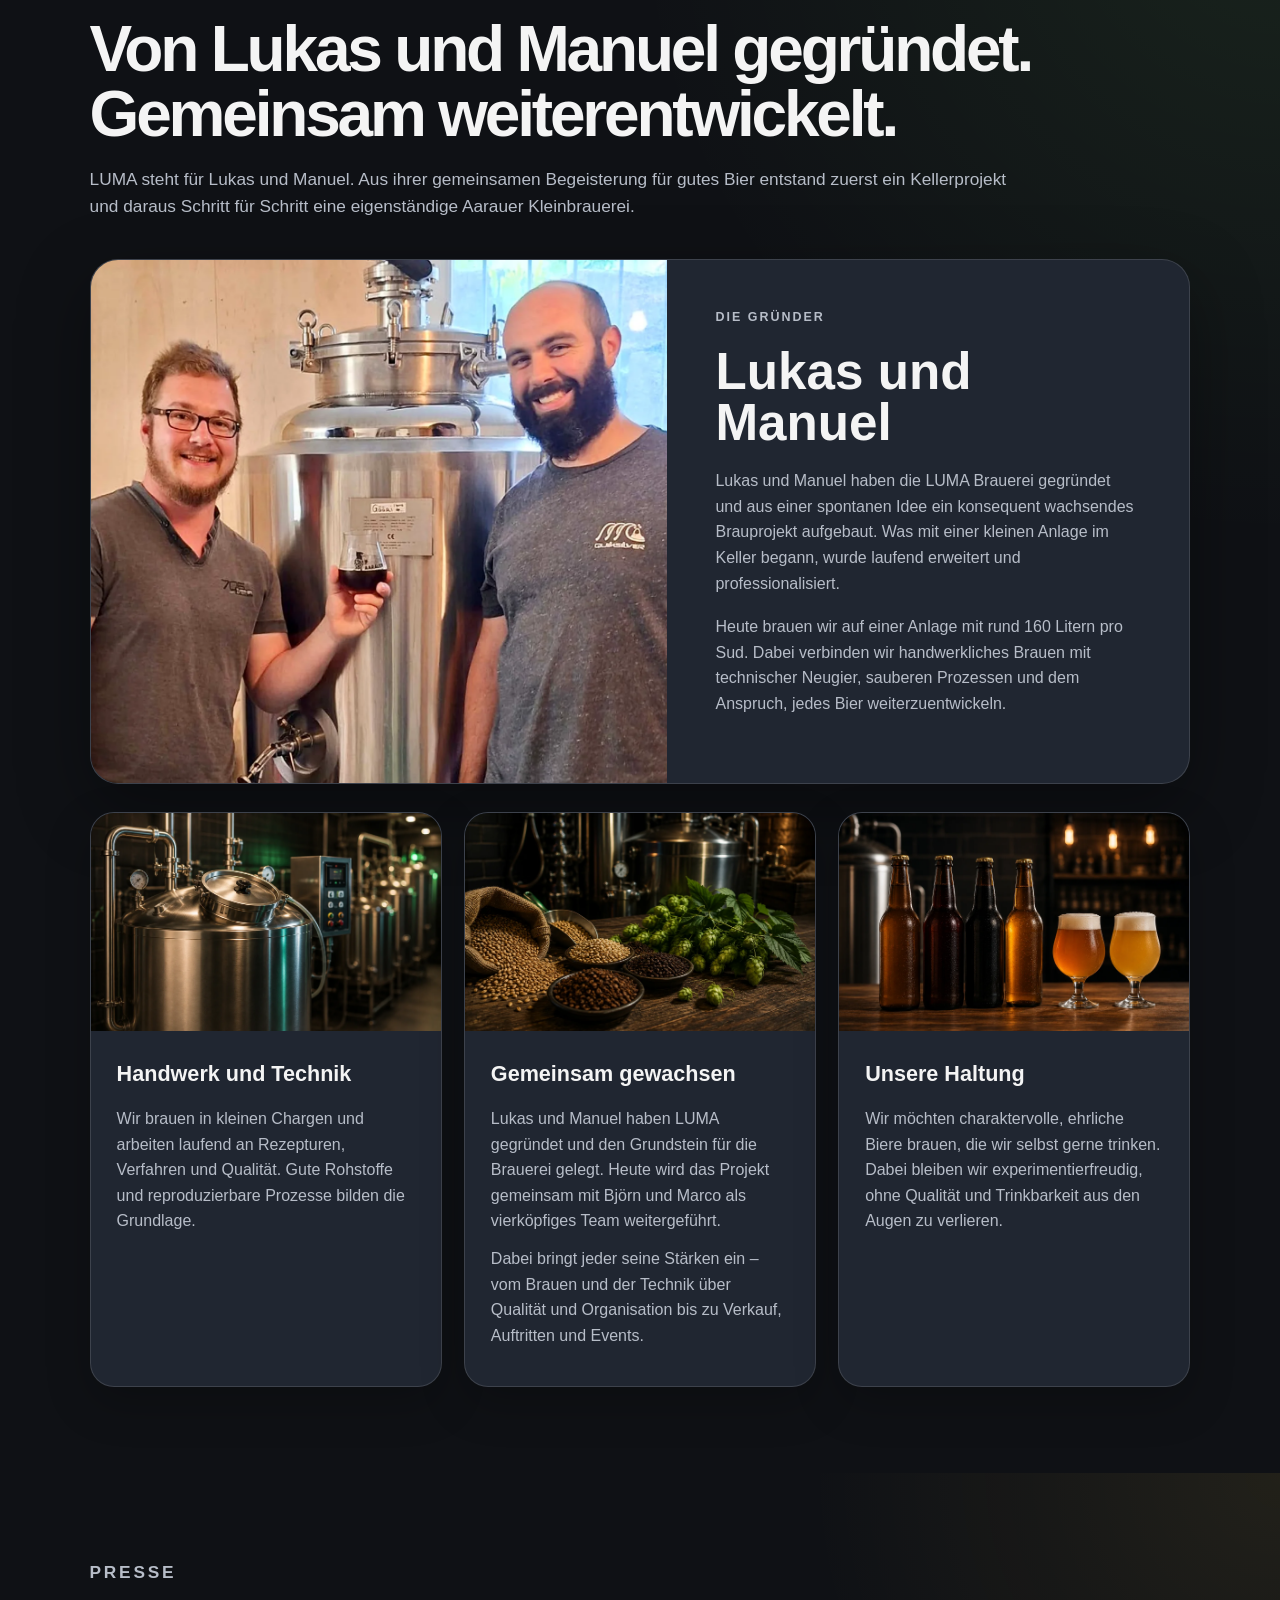
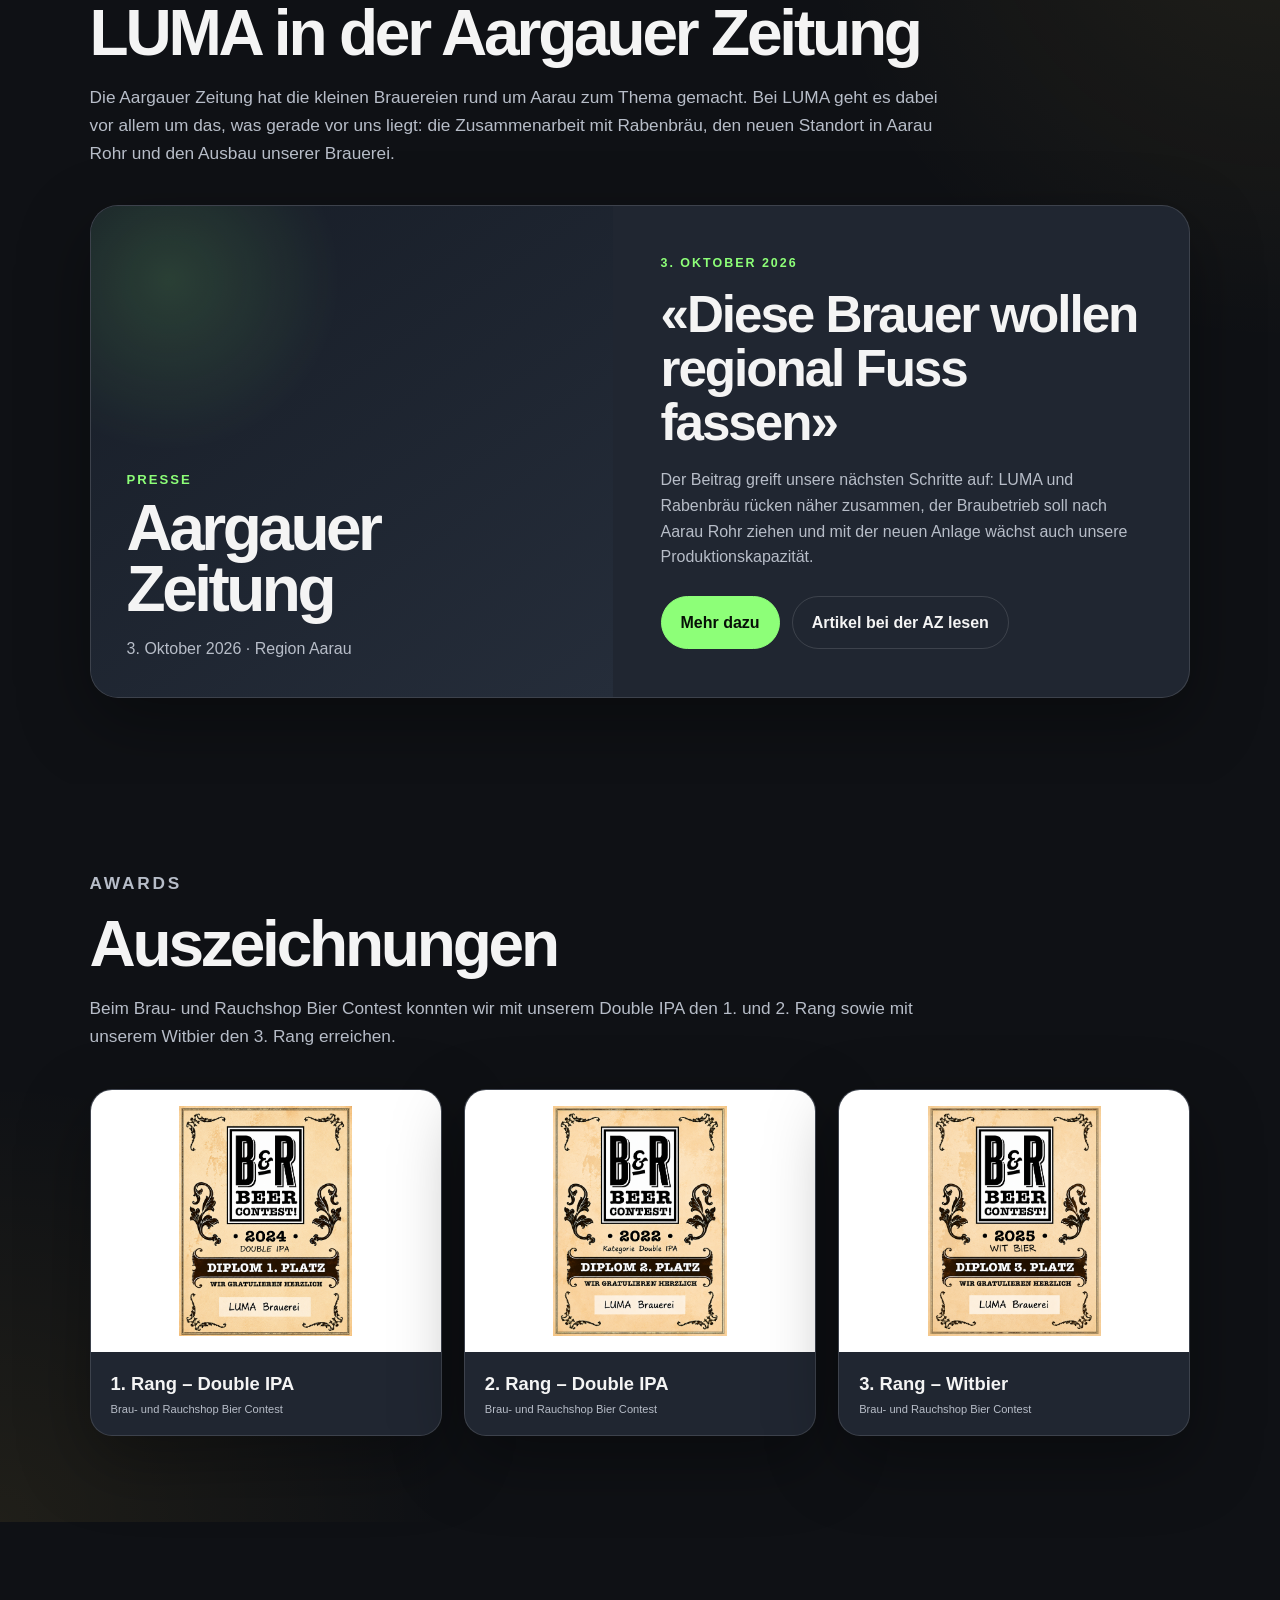
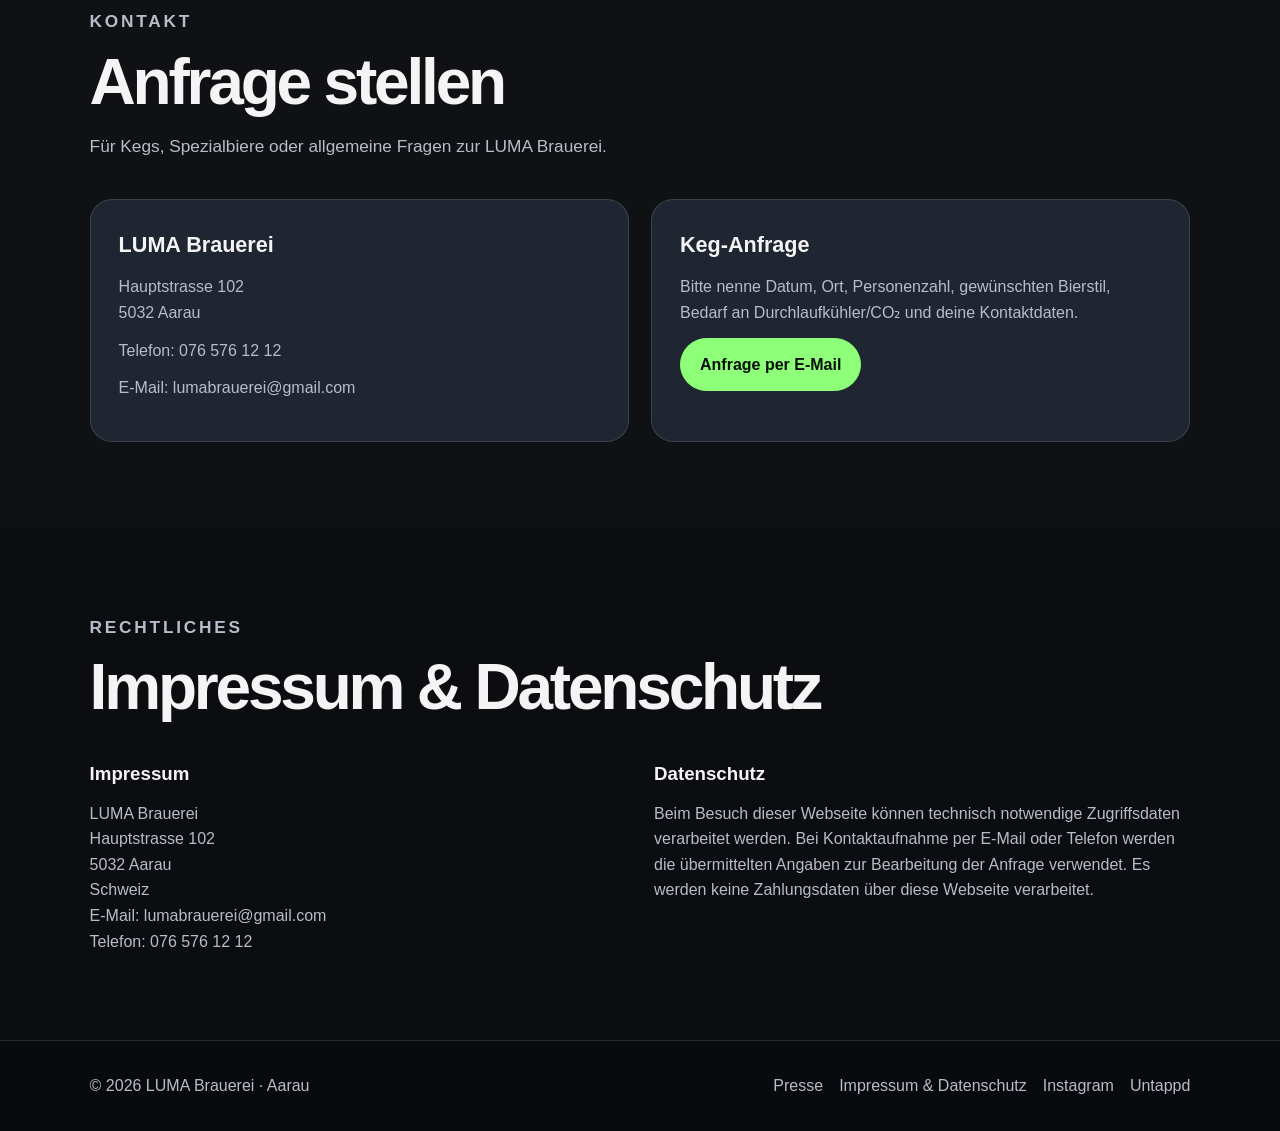
==== commit d66f8481: "Neues 400-Liter-Doppelsudhaus in Website integriert Neues 400-Liter-Doppelsudhaus als erste Meldung " ====
--- a/index.html
+++ b/index.html
@@ -128,7 +128,7 @@
 
     <link
         rel="stylesheet"
-        href="assets/css/styles.css?v=6"
+        href="assets/css/styles.css?v=7"
     >
 </head>
 
@@ -206,7 +206,6 @@
 
     <main id="start">
 
-
         <!-- =====================================================
              AKTUELLES
              ===================================================== -->
@@ -216,124 +215,115 @@
             class="top-event-section"
             aria-label="Aktuelles von LUMA"
         >
-
-            <div
-                class="current-slider"
-                id="currentSlider"
-            >
-
-
-                <!-- =================================================
-                     SLIDE 1: AARGAUER ZEITUNG
-                     ================================================= -->
-
+            <div class="current-slider" id="currentSlider">
+
+                <!-- Slide 1: neues 400-Liter-Doppelsudhaus -->
                 <article
                     class="current-slide active"
                     data-current-slide="0"
                     aria-hidden="false"
                 >
-
-                    <div class="top-event-inner top-event-press">
-
-                        <div class="top-event-press-image">
-
+                    <div class="top-event-inner top-event-brewery">
+
+                        <div class="top-event-brewery-image">
                             <img
-                                src="assets/images/about/lukas-manuel.webp"
-                                alt="Lukas und Manuel von der LUMA Brauerei vor der Brauanlage"
+                                src="assets/images/brauerei/400l-sudhaus/sudhaus-werkstatt.webp"
+                                alt="Das neue 400-Liter-Doppelsudhaus während der Fertigung in der Werkstatt"
                                 loading="eager"
                             >
-
                         </div>
 
-
                         <div class="top-event-content">
-
-                            <p class="eyebrow">
-                                Aktuelles · Presse
+                            <p class="eyebrow">Aktuelles · Neue Brauanlage</p>
+
+                            <h2>Unser 400-Liter-Doppelsudhaus nimmt Form an</h2>
+
+                            <p>
+                                Bei unserem langjährigen Partner für Brauanlagen entsteht aktuell unsere neue
+                                Sonderanfertigung. Zwei 400-Liter-Kessel, deutlich mehr Kapazität und eine
+                                Steuerung, die wir selbst nach unseren Vorstellungen programmieren.
+                                Im ersten Quartal 2027 soll die Anlage nach Aarau Rohr kommen.
                             </p>
 
-                            <h2>
-                                LUMA in der Aargauer Zeitung
-                            </h2>
+                            <div class="current-event-facts">
+                                <span>2 × 400 l</span>
+                                <span>Sonderanfertigung</span>
+                                <span>Q1 2027</span>
+                            </div>
+
+                            <div class="current-slide-actions">
+                                <a class="btn btn-primary" href="/brauerei/neue-anlage/">
+                                    Mehr zur neuen Anlage
+                                </a>
+                            </div>
+                        </div>
+
+                    </div>
+                </article>
+
+                <!-- Slide 2: Aargauer Zeitung -->
+                <article
+                    class="current-slide"
+                    data-current-slide="1"
+                    aria-hidden="true"
+                >
+                    <div class="top-event-inner top-event-press">
+
+                        <div class="press-mark-card press-mark-card-slider" aria-label="Pressebericht Aargauer Zeitung">
+                            <span class="press-mark-kicker">Presse</span>
+                            <strong>Aargauer Zeitung</strong>
+                            <span>3. Oktober 2026 · Region Aarau</span>
+                        </div>
+
+                        <div class="top-event-content">
+                            <p class="eyebrow">Aktuelles · Presse</p>
+
+                            <h2>LUMA in der Aargauer Zeitung</h2>
 
                             <p>
-                                Die Aargauer Zeitung berichtet über die kleine
-                                Brauereiszene rund um Aarau und über die nächsten
-                                Schritte von LUMA: die Zusammenarbeit mit Rabenbräu
-                                aus Gränichen und den geplanten Umzug des
-                                Braubetriebs nach Aarau Rohr.
+                                Die Aargauer Zeitung berichtet über die kleine Brauereiszene rund um Aarau
+                                und über unsere nächsten Schritte: die Zusammenarbeit mit Rabenbräu aus
+                                Gränichen und den geplanten Umzug des Braubetriebs nach Aarau Rohr.
                             </p>
 
-
                             <div class="current-event-facts">
-
-                                <span>
-                                    3. Oktober 2026
-                                </span>
-
-                                <span>
-                                    Aargauer Zeitung
-                                </span>
-
-                                <span>
-                                    Region Aarau
-                                </span>
-
+                                <span>3. Oktober 2026</span>
+                                <span>Aargauer Zeitung</span>
+                                <span>Region Aarau</span>
                             </div>
 
-
                             <div class="current-slide-actions">
-
-                                <a
-                                    class="btn btn-primary"
-                                    href="/presse/"
-                                >
-                                    Mehr zum Bericht
-                                </a>
-
+                                <a class="btn btn-primary" href="/presse/">Mehr dazu</a>
                                 <a
                                     class="btn btn-secondary"
                                     href="https://www.aargauerzeitung.ch/aargau/aarau/region-aarau-kleine-brauereien-praegen-die-lokale-bierkultur-ld.4244497"
                                     target="_blank"
                                     rel="noopener noreferrer"
-                                >
-                                    Originalartikel
-                                </a>
-
+                                >Originalartikel</a>
                             </div>
-
                         </div>
 
                     </div>
-
                 </article>
 
-
-
-                <!-- =================================================
-                     SLIDE 2: AARAUER BIERWANDERUNG
-                     ================================================= -->
-
+                <!-- Slide 3: Aarauer Bierwanderung -->
                 <article
                     class="current-slide"
-                    data-current-slide="1"
+                    data-current-slide="2"
                     aria-hidden="true"
                 >
-
                     <div class="top-event-inner top-event-recap">
 
                         <div
                             class="top-event-media"
                             aria-label="Rückblick Aarauer Bierwanderung 2026"
                         >
-
                             <img
                                 class="top-event-photo"
                                 src="assets/images/events/aarauer-bierwanderung-2026/foto.jpg"
                                 alt="LUMA Brauerei an der Aarauer Bierwanderung 2026"
                                 loading="eager"
                             >
-
 
                             <video
                                 class="top-event-video"
@@ -343,117 +333,72 @@
                                 poster="assets/images/events/aarauer-bierwanderung-2026/video-poster.jpg"
                                 aria-label="Kurzer Video-Rückblick von unserem Stand an der Aarauer Bierwanderung 2026"
                             >
-
                                 <source
                                     src="assets/videos/events/aarauer-bierwanderung-2026.mp4"
                                     type="video/mp4"
                                 >
-
                                 Dein Browser unterstützt dieses Video nicht.
-
                             </video>
-
                         </div>
 
-
                         <div class="top-event-content">
-
-                            <p class="eyebrow">
-                                Aktuelles · Rückblick
+                            <p class="eyebrow">Aktuelles · Rückblick</p>
+
+                            <h2>Danke für euren Besuch an der Aarauer Bierwanderung</h2>
+
+                            <p>
+                                Vielen Dank an alle, die am 15. August bei uns an der Friedenslinde
+                                vorbeigeschaut, mit uns angestossen und unsere Biere probiert haben.
+                                Es war ein grossartiger Tag – hier ein kleiner Rückblick.
                             </p>
 
-                            <h2>
-                                Danke für euren Besuch an der Aarauer Bierwanderung
-                            </h2>
-
-                            <p>
-                                Vielen Dank an alle, die am 15. August bei uns
-                                an der Friedenslinde vorbeigeschaut, mit uns
-                                angestossen und unsere Biere probiert haben.
-                                Es war ein grossartiger Tag – hier ein kleiner
-                                Rückblick.
-                            </p>
-
-
                             <div class="current-event-facts">
-
-                                <span>
-                                    15. August 2026
-                                </span>
-
-                                <span>
-                                    Aarauer Bierwanderung
-                                </span>
-
-                                <span>
-                                    Friedenslinde
-                                </span>
-
+                                <span>15. August 2026</span>
+                                <span>Aarauer Bierwanderung</span>
+                                <span>Friedenslinde</span>
                             </div>
-
                         </div>
 
                     </div>
-
                 </article>
 
-
-
-                <!-- =================================================
-                     SLIDER STEUERUNG
-                     ================================================= -->
-
-                <div
-                    class="current-slider-controls"
-                    aria-label="Aktuelles auswählen"
-                >
-
+                <div class="current-slider-controls" aria-label="Aktuelles auswählen">
                     <button
                         class="current-slider-arrow"
                         id="prevCurrent"
                         type="button"
                         aria-label="Vorherige Meldung"
-                    >
-                        ‹
-                    </button>
-
-
-                    <div
-                        class="current-slider-dots"
-                        id="currentDots"
-                    >
-
+                    >‹</button>
+
+                    <div class="current-slider-dots" id="currentDots">
                         <button
                             class="active"
                             type="button"
-                            aria-label="Pressebericht anzeigen"
+                            aria-label="Neue Brauanlage anzeigen"
                             data-current-dot="0"
                         ></button>
-
+                        <button
+                            type="button"
+                            aria-label="Pressebericht anzeigen"
+                            data-current-dot="1"
+                        ></button>
                         <button
                             type="button"
                             aria-label="Aarauer Bierwanderung anzeigen"
-                            data-current-dot="1"
+                            data-current-dot="2"
                         ></button>
-
                     </div>
-
 
                     <button
                         class="current-slider-arrow"
                         id="nextCurrent"
                         type="button"
                         aria-label="Nächste Meldung"
-                    >
-                        ›
-                    </button>
-
+                    >›</button>
                 </div>
 
             </div>
-
         </section>
-
 
 
         <!-- =====================================================
@@ -874,8 +819,6 @@
 
         </section>
 
-
-
         <!-- =====================================================
              PRESSE
              ===================================================== -->
@@ -884,89 +827,52 @@
             id="presse"
             class="section press-section"
         >
-
             <div class="section-head">
-
-                <p class="eyebrow">
-                    Presse
+                <p class="eyebrow">Presse</p>
+
+                <h2>LUMA in der Aargauer Zeitung</h2>
+
+                <p>
+                    Die Aargauer Zeitung hat die kleinen Brauereien rund um Aarau zum Thema gemacht.
+                    Bei LUMA geht es dabei vor allem um das, was gerade vor uns liegt:
+                    die Zusammenarbeit mit Rabenbräu, den neuen Standort in Aarau Rohr
+                    und den Ausbau unserer Brauerei.
                 </p>
-
-                <h2>
-                    Wie LUMA regional weiterwächst
-                </h2>
-
-                <p>
-                    Die Aargauer Zeitung hat die Entwicklung kleiner
-                    Brauereien rund um Aarau aufgegriffen und dabei auch
-                    über LUMA berichtet. Im Mittelpunkt stehen unser
-                    nächster Entwicklungsschritt, die Zusammenarbeit mit
-                    Rabenbräu aus Gränichen und der geplante Umzug nach
-                    Aarau Rohr.
-                </p>
-
-            </div>
-
+            </div>
 
             <article class="press-feature">
-
-                <div class="press-feature-image">
-
-                    <img
-                        src="assets/images/about/lukas-manuel.webp"
-                        alt="Lukas und Manuel von der LUMA Brauerei vor der Brauanlage"
-                        loading="lazy"
-                    >
-
+                <div class="press-feature-media">
+                    <div class="press-mark-card">
+                        <span class="press-mark-kicker">Presse</span>
+                        <strong>Aargauer Zeitung</strong>
+                        <span>3. Oktober 2026 · Region Aarau</span>
+                    </div>
                 </div>
 
-
                 <div class="press-feature-content">
-
-                    <p class="eyebrow">
-                        Aargauer Zeitung · 3. Oktober 2026
+                    <p class="eyebrow">3. Oktober 2026</p>
+
+                    <h3>«Diese Brauer wollen regional Fuss fassen»</h3>
+
+                    <p>
+                        Der Beitrag greift unsere nächsten Schritte auf: LUMA und Rabenbräu
+                        rücken näher zusammen, der Braubetrieb soll nach Aarau Rohr ziehen
+                        und mit der neuen Anlage wächst auch unsere Produktionskapazität.
                     </p>
 
-                    <h3>
-                        «Diese Brauer wollen regional Fuss fassen»
-                    </h3>
-
-                    <p>
-                        Der Bericht zeigt, wie sich die lokale
-                        Bierlandschaft entwickelt und welche Rolle kleine
-                        Brauereien dabei spielen. Für LUMA geht es um den
-                        Schritt vom gewachsenen Craft-Beer-Projekt zu einem
-                        stärker regional verankerten Braubetrieb –
-                        gemeinsam mit Rabenbräu und mit neuer Perspektive
-                        in Aarau Rohr.
-                    </p>
-
-
                     <div class="press-actions">
-
-                        <a
-                            class="btn btn-primary"
-                            href="/presse/"
-                        >
-                            Hintergrund & Einordnung
-                        </a>
+                        <a class="btn btn-primary" href="/presse/">Mehr dazu</a>
 
                         <a
                             class="btn btn-secondary"
                             href="https://www.aargauerzeitung.ch/aargau/aarau/region-aarau-kleine-brauereien-praegen-die-lokale-bierkultur-ld.4244497"
                             target="_blank"
                             rel="noopener noreferrer"
-                        >
-                            Artikel bei der AZ lesen
-                        </a>
-
+                        >Artikel bei der AZ lesen</a>
                     </div>
-
                 </div>
-
             </article>
-
         </section>
-
 
 
         <!-- =====================================================
@@ -1386,7 +1292,7 @@
 
 
     <script
-        src="assets/js/main.js?v=3"
+        src="assets/js/main.js?v=4"
         defer
     ></script>
 
--- a/assets/css/styles.css
+++ b/assets/css/styles.css
@@ -1426,3 +1426,262 @@
         width: 100%;
     }
 }
+
+
+/* ==========================================================
+   Aktuelles: neues Sudhaus + Presse ohne Gründerfoto
+   ========================================================== */
+
+.top-event-brewery {
+    grid-template-columns: minmax(380px, .95fr) minmax(0, 1.05fr);
+    gap: 40px;
+}
+
+.top-event-brewery-image {
+    overflow: hidden;
+    min-height: 360px;
+    border: 1px solid var(--border);
+    border-radius: 20px;
+    background: #151922;
+}
+
+.top-event-brewery-image img {
+    display: block;
+    width: 100%;
+    height: 100%;
+    min-height: 360px;
+    aspect-ratio: 16 / 10;
+    object-fit: cover;
+}
+
+.press-mark-card {
+    display: flex;
+    flex-direction: column;
+    justify-content: flex-end;
+    min-height: 330px;
+    padding: 36px;
+    border: 1px solid rgba(255,255,255,.13);
+    border-radius: 22px;
+    background:
+        radial-gradient(circle at 15% 15%, rgba(141,255,120,.14), transparent 28%),
+        linear-gradient(145deg, #171d27, #252d3a);
+    box-shadow: var(--shadow);
+}
+
+.press-mark-card strong {
+    display: block;
+    max-width: 500px;
+    margin: 8px 0 16px;
+    color: var(--text);
+    font-size: clamp(2.2rem, 5vw, 4.7rem);
+    line-height: .95;
+    letter-spacing: -.055em;
+}
+
+.press-mark-card > span:last-child,
+.press-mark-card > span:nth-last-child(2) {
+    color: var(--muted);
+}
+
+.press-mark-kicker {
+    color: var(--green);
+    font-size: .82rem;
+    font-weight: 900;
+    letter-spacing: .15em;
+    text-transform: uppercase;
+}
+
+.press-mark-card-slider {
+    min-height: 360px;
+}
+
+.press-feature-media {
+    display: flex;
+}
+
+.press-feature-media .press-mark-card {
+    width: 100%;
+    min-height: 100%;
+    border: 0;
+    border-radius: 0;
+    box-shadow: none;
+}
+
+.press-mark-card-page {
+    min-height: 430px;
+}
+
+
+/* ==========================================================
+   Neue 400-Liter-Brauanlage
+   ========================================================== */
+
+.brewery-build-hero {
+    padding: 72px 7vw;
+    background:
+        radial-gradient(circle at top left, rgba(141,255,120,.12), transparent 30%),
+        radial-gradient(circle at bottom right, rgba(255,211,78,.08), transparent 28%),
+        var(--bg-soft);
+    border-bottom: 1px solid var(--border);
+}
+
+.brewery-build-hero-inner,
+.brewery-build-story-grid {
+    display: grid;
+    grid-template-columns: minmax(0, 1.05fr) minmax(360px, .95fr);
+    gap: 48px;
+    align-items: center;
+    max-width: 1180px;
+    margin: 0 auto;
+}
+
+.brewery-build-copy h1 {
+    margin-bottom: 22px;
+    font-size: clamp(2.8rem, 6vw, 5.2rem);
+    line-height: .98;
+    letter-spacing: -.055em;
+}
+
+.brewery-build-copy > p:not(.eyebrow) {
+    max-width: 760px;
+    margin-bottom: 26px;
+    color: var(--muted);
+    font-size: 1.1rem;
+}
+
+.brewery-build-facts {
+    margin: 0 0 28px;
+}
+
+.brewery-build-hero-image,
+.brewery-build-image {
+    overflow: hidden;
+    border: 1px solid var(--border);
+    border-radius: 26px;
+    background: var(--card);
+    box-shadow: var(--shadow);
+}
+
+.brewery-build-hero-image img {
+    display: block;
+    width: 100%;
+    aspect-ratio: 4 / 5;
+    object-fit: cover;
+}
+
+.brewery-build-story-grid article h2 {
+    margin-bottom: 22px;
+    font-size: clamp(2.2rem, 5vw, 4rem);
+    line-height: 1.02;
+    letter-spacing: -.045em;
+}
+
+.brewery-build-story-grid article p {
+    margin-bottom: 20px;
+    color: var(--muted);
+    font-size: 1.04rem;
+}
+
+.brewery-build-image img {
+    display: block;
+    width: 100%;
+    aspect-ratio: 4 / 3;
+    object-fit: cover;
+}
+
+.brewery-build-cards .card h3 {
+    margin-bottom: 12px;
+}
+
+.brewery-build-gallery {
+    display: grid;
+    grid-template-columns: 1.3fr .85fr .85fr;
+    gap: 18px;
+    max-width: 1180px;
+    margin: 0 auto;
+}
+
+.brewery-build-gallery figure {
+    overflow: hidden;
+    margin: 0;
+    border: 1px solid var(--border);
+    border-radius: 22px;
+    background: var(--card);
+}
+
+.brewery-build-gallery img {
+    display: block;
+    width: 100%;
+    height: 420px;
+    object-fit: cover;
+}
+
+.brewery-build-gallery-main img {
+    height: 420px;
+}
+
+.brewery-build-gallery figcaption {
+    padding: 14px 16px 16px;
+    color: var(--muted);
+    font-size: .92rem;
+}
+
+.brewery-build-next .hero-buttons {
+    max-width: 1180px;
+    margin: 26px auto 0;
+}
+
+@media (max-width: 920px) {
+    .top-event-brewery,
+    .brewery-build-hero-inner,
+    .brewery-build-story-grid,
+    .brewery-build-gallery {
+        grid-template-columns: 1fr;
+    }
+
+    .top-event-brewery-image,
+    .press-mark-card-slider {
+        min-height: 300px;
+    }
+
+    .press-mark-card-page {
+        min-height: 320px;
+    }
+
+    .brewery-build-hero-image {
+        max-width: 760px;
+    }
+
+    .brewery-build-hero-image img {
+        aspect-ratio: 16 / 10;
+    }
+
+    .brewery-build-gallery {
+        max-width: 760px;
+    }
+
+    .brewery-build-gallery img,
+    .brewery-build-gallery-main img {
+        height: auto;
+        aspect-ratio: 4 / 3;
+    }
+}
+
+@media (max-width: 560px) {
+    .press-mark-card {
+        min-height: 250px;
+        padding: 24px;
+    }
+
+    .press-mark-card strong {
+        font-size: clamp(2rem, 12vw, 3.2rem);
+    }
+
+    .brewery-build-hero {
+        padding: 46px 18px;
+    }
+
+    .top-event-brewery-image img {
+        min-height: 260px;
+    }
+}
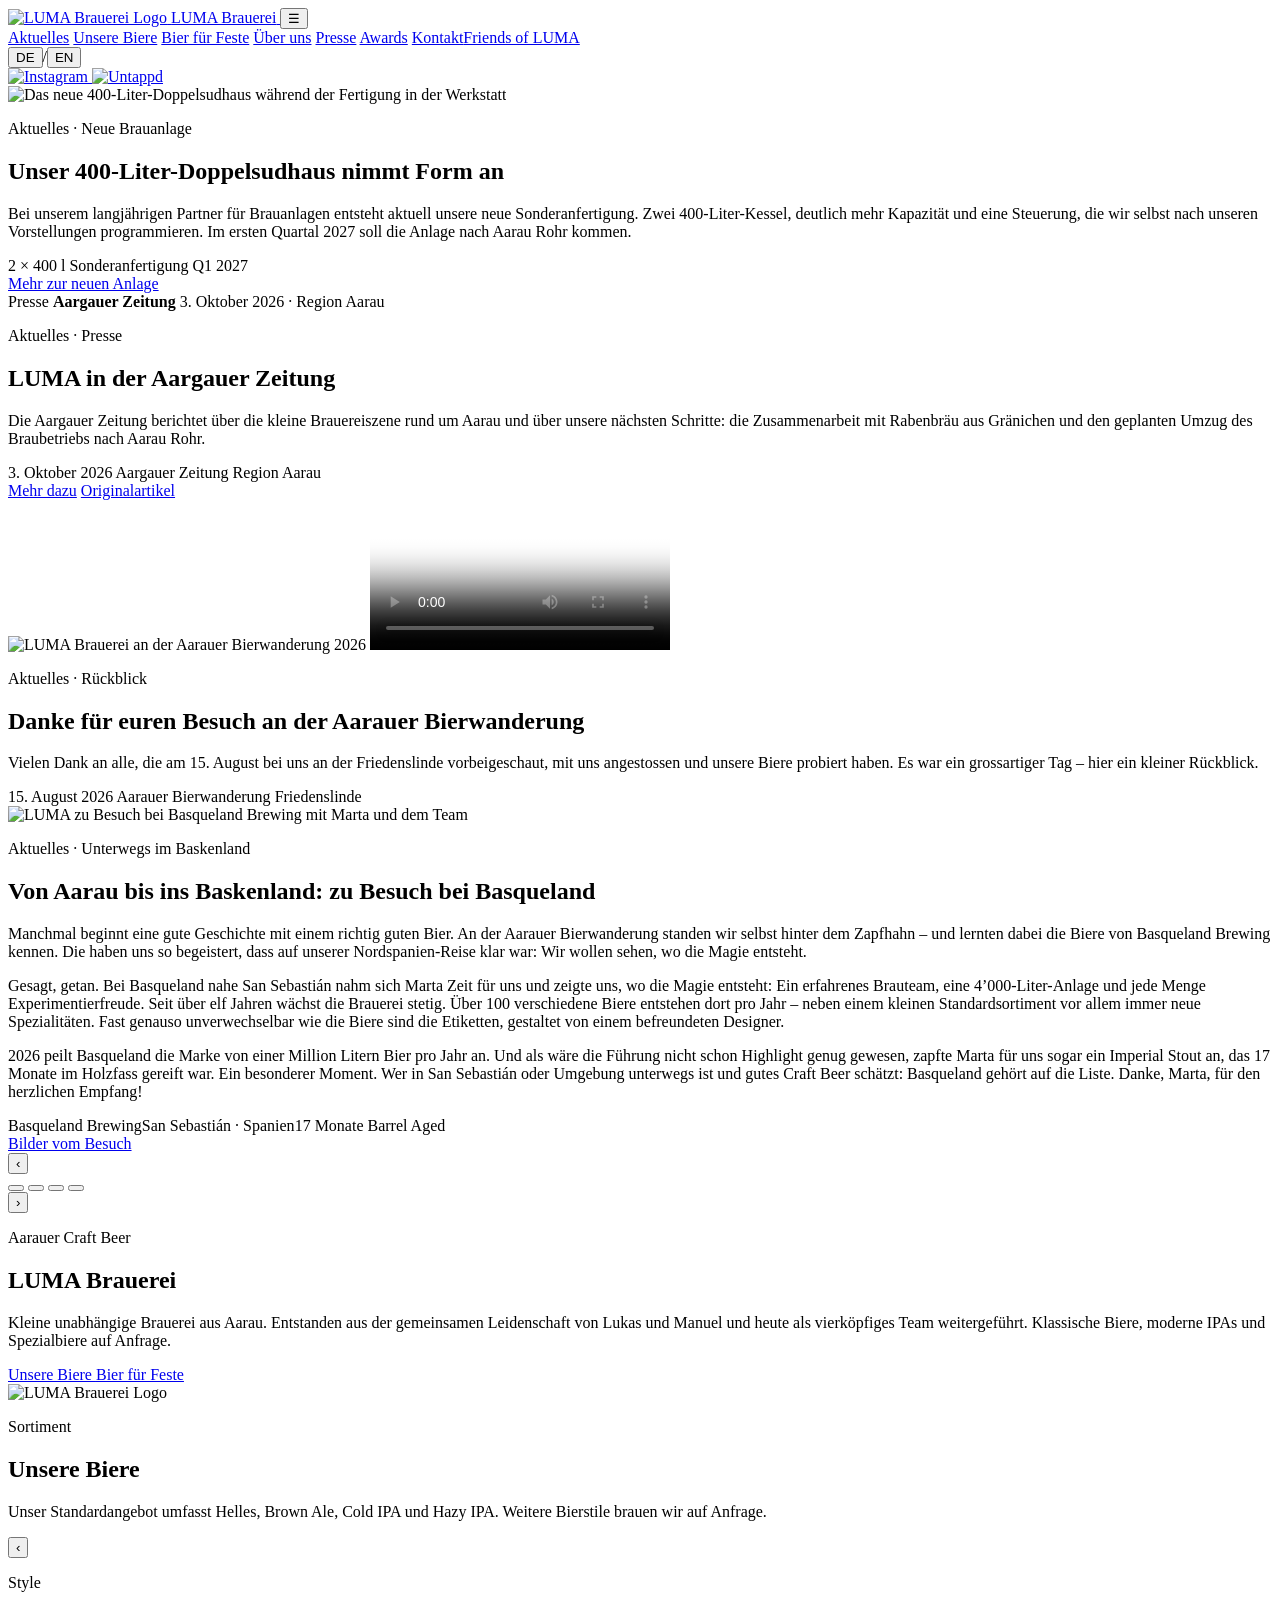
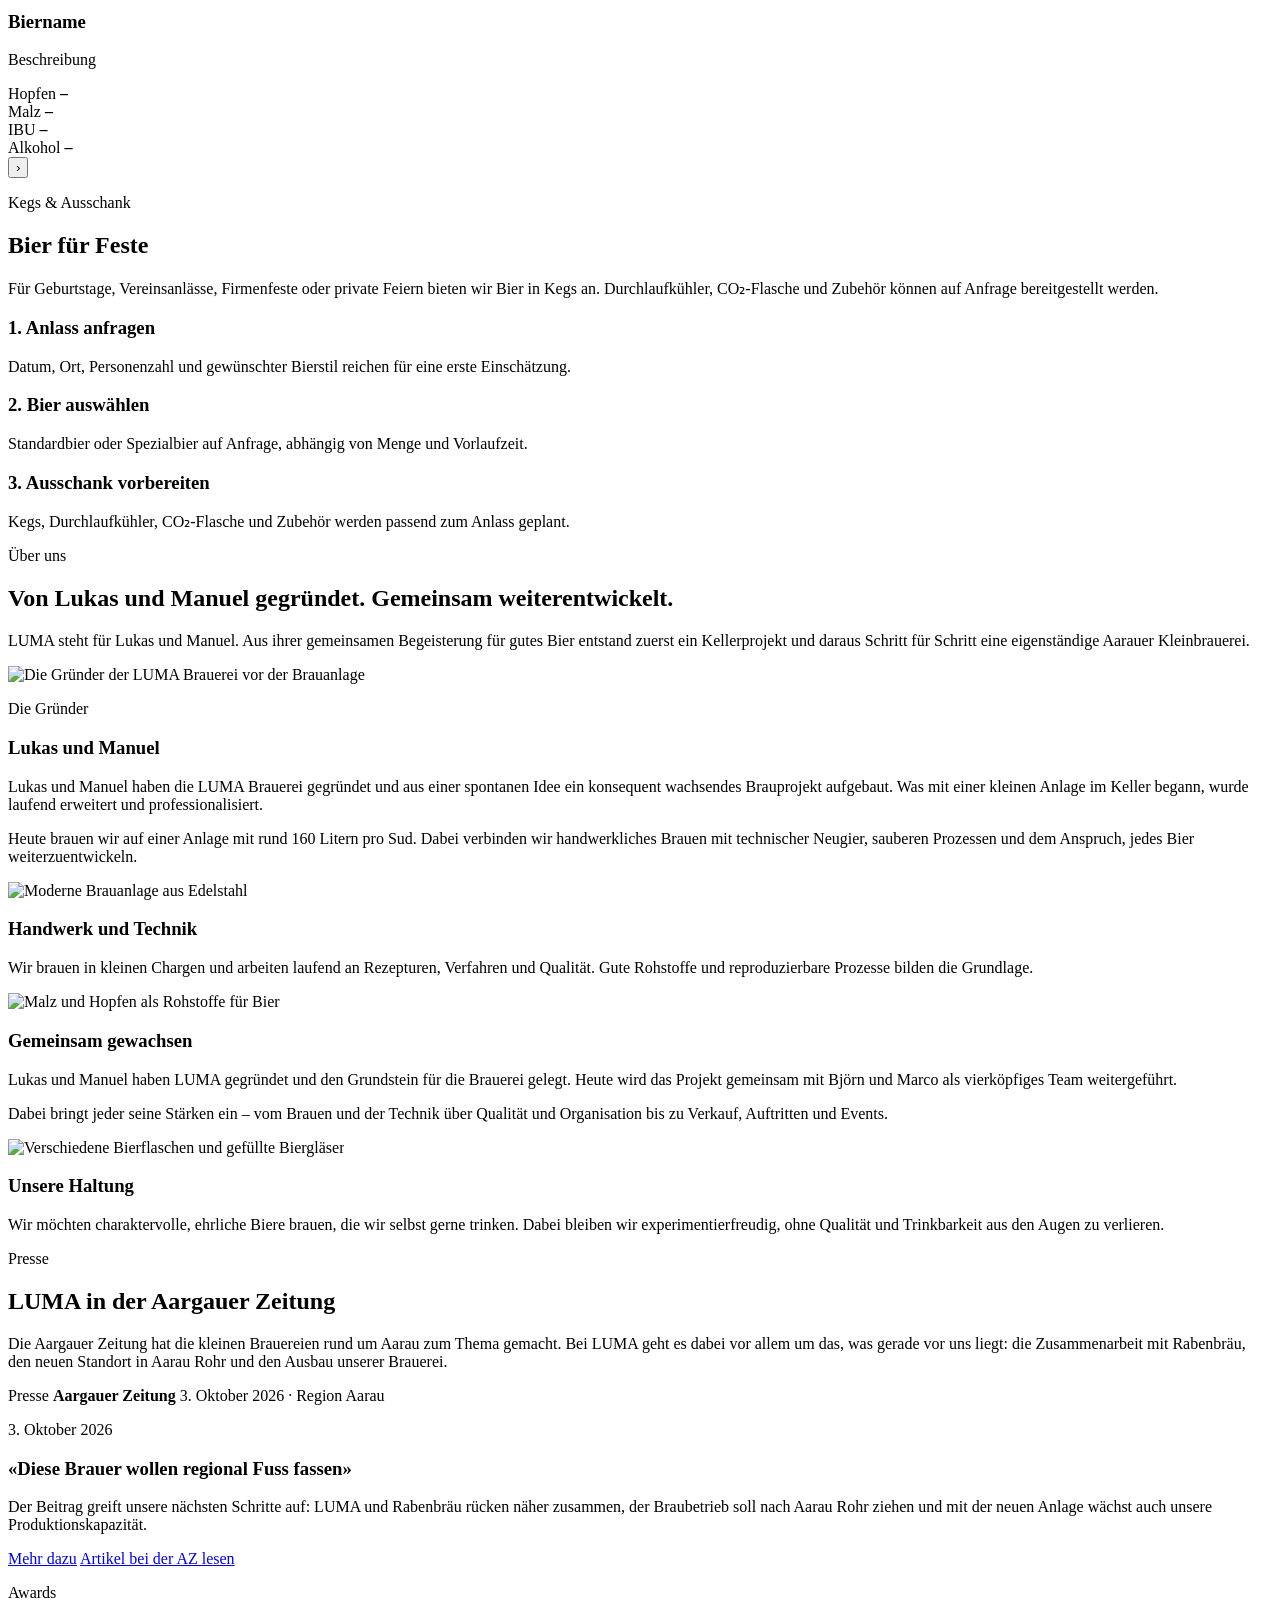
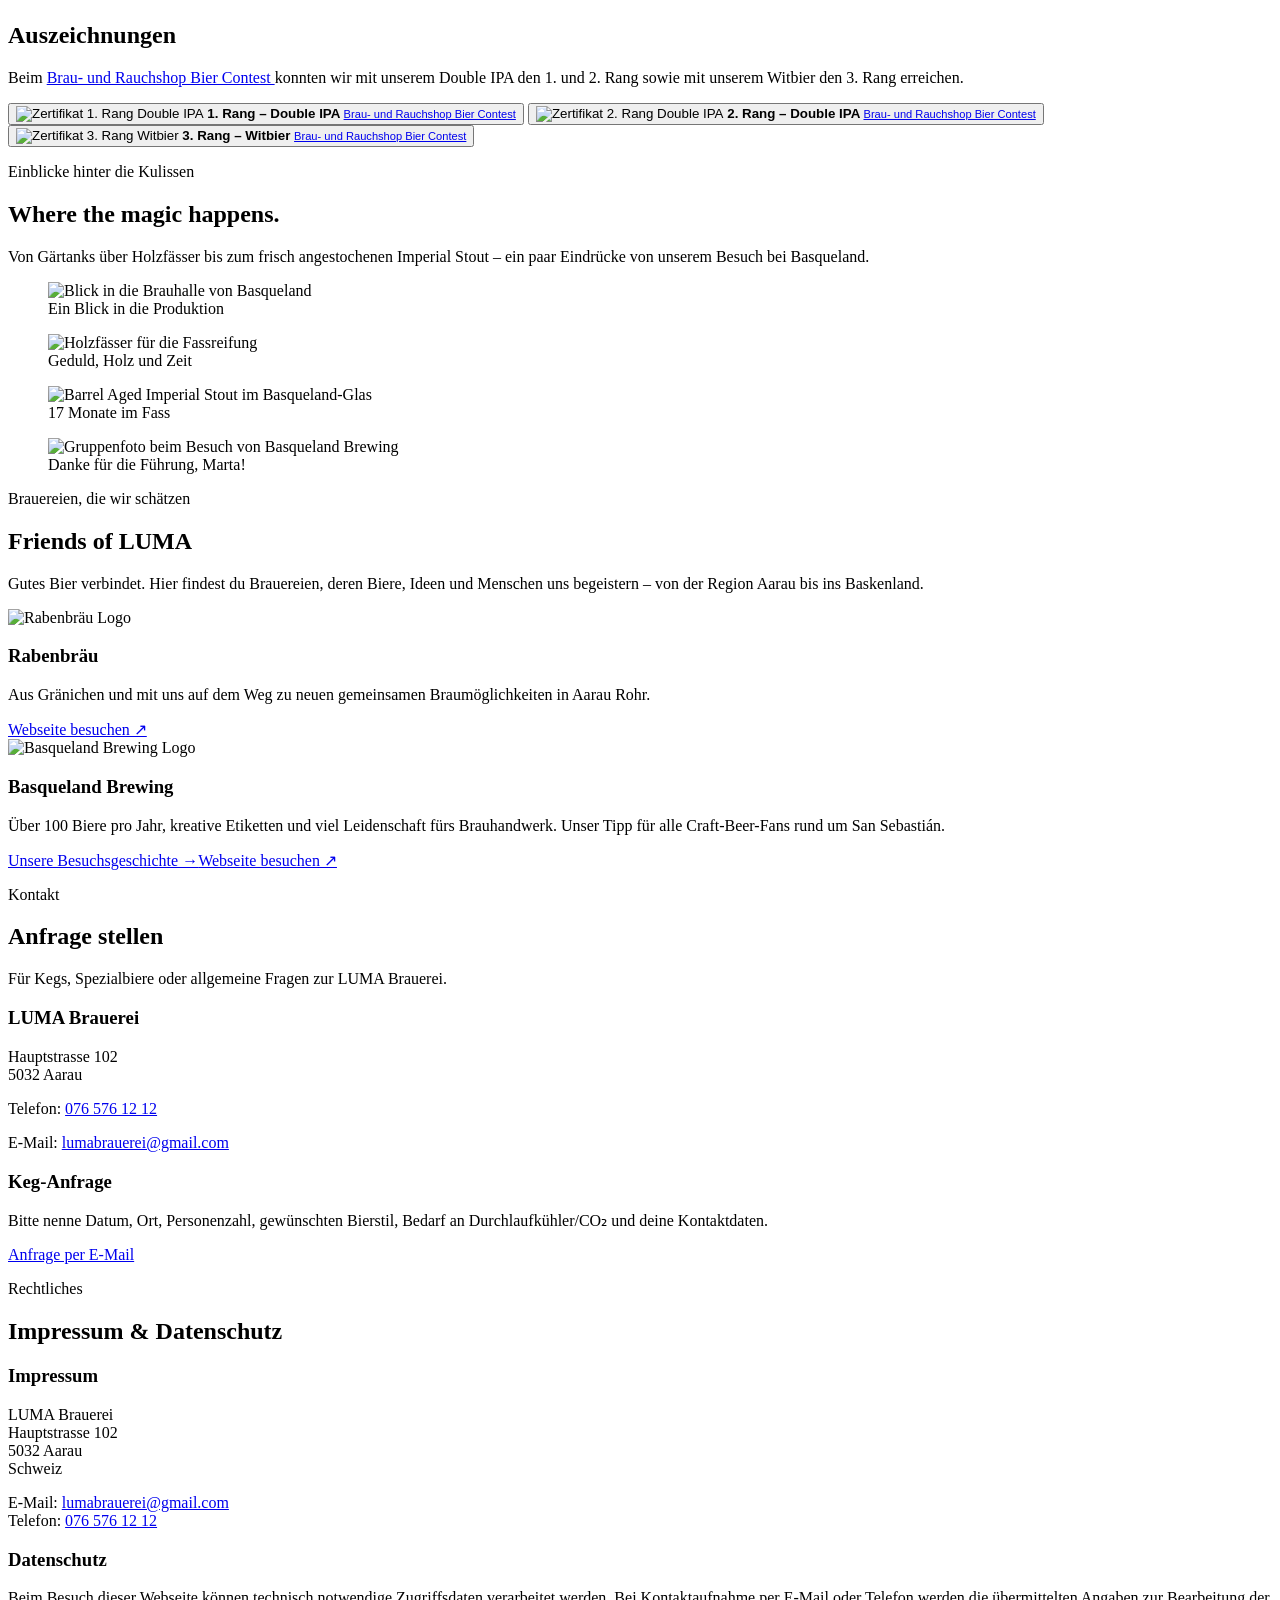
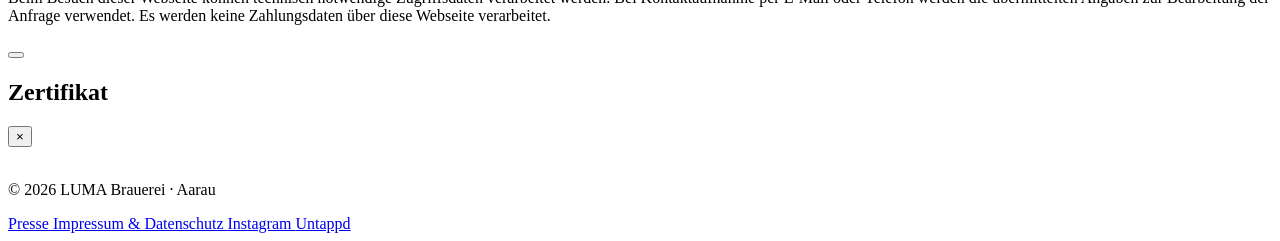
==== commit 83b36650: "LUMA Website Update: Friends und Basqueland" ====
--- a/index.html
+++ b/index.html
@@ -1,109 +1,31 @@
 <!DOCTYPE html>
+
 <html lang="de">
 <head>
-    <meta charset="UTF-8">
-    <meta name="viewport" content="width=device-width, initial-scale=1.0">
-
-    <title>LUMA Brauerei Aarau – Craft Beer & Bier für Feste</title>
-
-    <meta
-        name="description"
-        content="LUMA Brauerei in Aarau: handwerklich gebrautes Craft Beer, Helles, Brown Ale, IPAs, Kegs und Ausschanklösungen für Feste und Events."
-    >
-
-    <link rel="canonical" href="https://luma-brauerei.ch/">
-
-    <meta
-        property="og:title"
-        content="LUMA Brauerei Aarau – Craft Beer & Bier für Feste"
-    >
-
-    <meta
-        property="og:description"
-        content="Kleine unabhängige Brauerei aus Aarau. Helles, Brown Ale, Cold IPA, Hazy IPA und Spezialbiere auf Anfrage."
-    >
-
-    <meta
-        property="og:image"
-        content="https://luma-brauerei.ch/assets/images/branding/logo.png"
-    >
-
-    <meta
-        property="og:url"
-        content="https://luma-brauerei.ch/"
-    >
-
-    <meta property="og:type" content="website">
-    <meta property="og:locale" content="de_CH">
-
-    <meta
-        name="twitter:card"
-        content="summary_large_image"
-    >
-
-    <meta
-        name="twitter:title"
-        content="LUMA Brauerei Aarau – Craft Beer & Bier für Feste"
-    >
-
-    <meta
-        name="twitter:description"
-        content="Kleine unabhängige Brauerei aus Aarau. Helles, Brown Ale, Cold IPA, Hazy IPA und Spezialbiere auf Anfrage."
-    >
-
-    <meta
-        name="twitter:image"
-        content="https://luma-brauerei.ch/assets/images/branding/logo.png"
-    >
-
-    <link
-        rel="icon"
-        href="assets/icons/favicon.ico"
-    >
-
-    <link
-        rel="shortcut icon"
-        href="assets/icons/favicon.ico"
-    >
-
-    <link
-        rel="apple-touch-icon"
-        sizes="180x180"
-        href="assets/icons/apple-touch-icon-180x180.png"
-    >
-
-    <link
-        rel="icon"
-        type="image/png"
-        sizes="96x96"
-        href="assets/icons/favicon-96x96.png"
-    >
-
-    <link
-        rel="icon"
-        type="image/png"
-        sizes="32x32"
-        href="assets/icons/favicon-32x32.png"
-    >
-
-    <link
-        rel="icon"
-        type="image/png"
-        sizes="16x16"
-        href="assets/icons/favicon-16x16.png"
-    >
-
-    <meta
-        name="msapplication-TileColor"
-        content="#0b1020"
-    >
-
-    <meta
-        name="msapplication-square310x310logo"
-        content="assets/icons/mstile-310x310.png"
-    >
-
-    <script type="application/ld+json">
+<meta charset="utf-8"/>
+<meta content="width=device-width, initial-scale=1.0" name="viewport"/>
+<title>LUMA Brauerei Aarau – Craft Beer &amp; Bier für Feste</title>
+<meta content="LUMA Brauerei in Aarau: handwerklich gebrautes Craft Beer, Helles, Brown Ale, IPAs, Kegs und Ausschanklösungen für Feste und Events." name="description"/>
+<link href="https://luma-brauerei.ch/" rel="canonical"/>
+<meta content="LUMA Brauerei Aarau – Craft Beer &amp; Bier für Feste" property="og:title"/>
+<meta content="Kleine unabhängige Brauerei aus Aarau. Helles, Brown Ale, Cold IPA, Hazy IPA und Spezialbiere auf Anfrage." property="og:description"/>
+<meta content="https://luma-brauerei.ch/assets/images/branding/logo.png" property="og:image"/>
+<meta content="https://luma-brauerei.ch/" property="og:url"/>
+<meta content="website" property="og:type"/>
+<meta content="de_CH" property="og:locale"/>
+<meta content="summary_large_image" name="twitter:card"/>
+<meta content="LUMA Brauerei Aarau – Craft Beer &amp; Bier für Feste" name="twitter:title"/>
+<meta content="Kleine unabhängige Brauerei aus Aarau. Helles, Brown Ale, Cold IPA, Hazy IPA und Spezialbiere auf Anfrage." name="twitter:description"/>
+<meta content="https://luma-brauerei.ch/assets/images/branding/logo.png" name="twitter:image"/>
+<link href="assets/icons/favicon.ico" rel="icon"/>
+<link href="assets/icons/favicon.ico" rel="shortcut icon"/>
+<link href="assets/icons/apple-touch-icon-180x180.png" rel="apple-touch-icon" sizes="180x180"/>
+<link href="assets/icons/favicon-96x96.png" rel="icon" sizes="96x96" type="image/png"/>
+<link href="assets/icons/favicon-32x32.png" rel="icon" sizes="32x32" type="image/png"/>
+<link href="assets/icons/favicon-16x16.png" rel="icon" sizes="16x16" type="image/png"/>
+<meta content="#0b1020" name="msapplication-TileColor"/>
+<meta content="assets/icons/mstile-310x310.png" name="msapplication-square310x310logo"/>
+<script type="application/ld+json">
     {
       "@context": "https://schema.org",
       "@type": "Organization",
@@ -125,1056 +47,562 @@
       ]
     }
     </script>
-
-    <link
-        rel="stylesheet"
-        href="assets/css/styles.css?v=7"
-    >
+<link href="assets/css/styles.css?v=7" rel="stylesheet"/>
 </head>
-
 <body>
-
-    <header class="site-header">
-
-        <a
-            href="#start"
-            class="brand"
-        >
-            <img
-                src="assets/images/branding/logo.png"
-                alt="LUMA Brauerei Logo"
-            >
-
-            <span>LUMA Brauerei</span>
-        </a>
-
-        <button
-            class="menu-toggle"
-            id="menuToggle"
-            aria-label="Menü öffnen"
-            aria-expanded="false"
-            aria-controls="mainNav"
-        >
+<header class="site-header">
+<a class="brand" href="#start">
+<img alt="LUMA Brauerei Logo" src="assets/images/branding/logo.png"/>
+<span>LUMA Brauerei</span>
+</a>
+<button aria-controls="mainNav" aria-expanded="false" aria-label="Menü öffnen" class="menu-toggle" id="menuToggle">
             ☰
         </button>
-
-        <nav
-            class="main-nav"
-            id="mainNav"
-        >
-            <a href="#aktuelles">Aktuelles</a>
-            <a href="#biere">Unsere Biere</a>
-            <a href="#feste">Bier für Feste</a>
-            <a href="#ueber-uns">Über uns</a>
-            <a href="#presse">Presse</a>
-            <a href="#preise">Awards</a>
-            <a href="#kontakt">Kontakt</a>
-        </nav>
-
-        <div class="social-links">
-
-            <a
-                class="instagram-link"
-                href="https://www.instagram.com/luma_brauerei/"
-                target="_blank"
-                rel="noopener"
-                aria-label="Instagram"
-            >
-                <img
-                    src="assets/images/social/instagram.png"
-                    alt="Instagram"
-                >
-            </a>
-
-            <a
-                class="untappd-link"
-                href="https://untappd.com/w/luma-brauerei/602341/beer"
-                target="_blank"
-                rel="noopener"
-                aria-label="Untappd"
-            >
-                <img
-                    src="assets/images/social/untappd.png"
-                    alt="Untappd"
-                >
-            </a>
-
-        </div>
-
-    </header>
-
-
-    <main id="start">
-
-        <!-- =====================================================
+<nav class="main-nav" id="mainNav">
+<a data-en="News" href="#aktuelles">Aktuelles</a>
+<a data-en="Our beers" href="#biere">Unsere Biere</a>
+<a data-en="Beer for events" href="#feste">Bier für Feste</a>
+<a data-en="About us" href="#ueber-uns">Über uns</a>
+<a data-en="Press" href="#presse">Presse</a>
+<a href="#preise">Awards</a>
+<a data-en="Contact" href="#kontakt">Kontakt</a><a href="#friends">Friends of LUMA</a>
+</nav>
+<div aria-label="Sprache / Language" class="language-switch" role="group"><button aria-pressed="true" data-lang="de" type="button">DE</button><span aria-hidden="true">/</span><button aria-pressed="false" data-lang="en" type="button">EN</button></div><div class="social-links">
+<a aria-label="Instagram" class="instagram-link" href="https://www.instagram.com/luma_brauerei/" rel="noopener" target="_blank">
+<img alt="Instagram" src="assets/images/social/instagram.png"/>
+</a>
+<a aria-label="Untappd" class="untappd-link" href="https://untappd.com/w/luma-brauerei/602341/beer" rel="noopener" target="_blank">
+<img alt="Untappd" src="assets/images/social/untappd.png"/>
+</a>
+</div>
+</header>
+<main id="start">
+<!-- =====================================================
              AKTUELLES
              ===================================================== -->
-
-        <section
-            id="aktuelles"
-            class="top-event-section"
-            aria-label="Aktuelles von LUMA"
-        >
-            <div class="current-slider" id="currentSlider">
-
-                <!-- Slide 1: neues 400-Liter-Doppelsudhaus -->
-                <article
-                    class="current-slide active"
-                    data-current-slide="0"
-                    aria-hidden="false"
-                >
-                    <div class="top-event-inner top-event-brewery">
-
-                        <div class="top-event-brewery-image">
-                            <img
-                                src="assets/images/brauerei/400l-sudhaus/sudhaus-werkstatt.webp"
-                                alt="Das neue 400-Liter-Doppelsudhaus während der Fertigung in der Werkstatt"
-                                loading="eager"
-                            >
-                        </div>
-
-                        <div class="top-event-content">
-                            <p class="eyebrow">Aktuelles · Neue Brauanlage</p>
-
-                            <h2>Unser 400-Liter-Doppelsudhaus nimmt Form an</h2>
-
-                            <p>
+<section aria-label="Aktuelles von LUMA" class="top-event-section" id="aktuelles">
+<div class="current-slider" id="currentSlider">
+<!-- Slide 1: neues 400-Liter-Doppelsudhaus -->
+<article aria-hidden="false" class="current-slide active" data-current-slide="0">
+<div class="top-event-inner top-event-brewery">
+<div class="top-event-brewery-image">
+<img alt="Das neue 400-Liter-Doppelsudhaus während der Fertigung in der Werkstatt" loading="eager" src="assets/images/brauerei/400l-sudhaus/sudhaus-werkstatt.webp"/>
+</div>
+<div class="top-event-content">
+<p class="eyebrow" data-en="News · New brewhouse">Aktuelles · Neue Brauanlage</p>
+<h2 data-en="Our 400-litre twin brewhouse is taking shape">Unser 400-Liter-Doppelsudhaus nimmt Form an</h2>
+<p data-en="Our long-standing brewing equipment partner is currently building our custom system. Two 400-litre vessels, significantly more capacity and a control system we will program ourselves. The new equipment is expected in Aarau Rohr in the first quarter of 2027.">
                                 Bei unserem langjährigen Partner für Brauanlagen entsteht aktuell unsere neue
                                 Sonderanfertigung. Zwei 400-Liter-Kessel, deutlich mehr Kapazität und eine
                                 Steuerung, die wir selbst nach unseren Vorstellungen programmieren.
                                 Im ersten Quartal 2027 soll die Anlage nach Aarau Rohr kommen.
                             </p>
-
-                            <div class="current-event-facts">
-                                <span>2 × 400 l</span>
-                                <span>Sonderanfertigung</span>
-                                <span>Q1 2027</span>
-                            </div>
-
-                            <div class="current-slide-actions">
-                                <a class="btn btn-primary" href="/brauerei/neue-anlage/">
+<div class="current-event-facts">
+<span>2 × 400 l</span>
+<span data-en="Custom built">Sonderanfertigung</span>
+<span>Q1 2027</span>
+</div>
+<div class="current-slide-actions">
+<a class="btn btn-primary" data-en="Discover the new brewhouse" href="/brauerei/neue-anlage/">
                                     Mehr zur neuen Anlage
                                 </a>
-                            </div>
-                        </div>
-
-                    </div>
-                </article>
-
-                <!-- Slide 2: Aargauer Zeitung -->
-                <article
-                    class="current-slide"
-                    data-current-slide="1"
-                    aria-hidden="true"
-                >
-                    <div class="top-event-inner top-event-press">
-
-                        <div class="press-mark-card press-mark-card-slider" aria-label="Pressebericht Aargauer Zeitung">
-                            <span class="press-mark-kicker">Presse</span>
-                            <strong>Aargauer Zeitung</strong>
-                            <span>3. Oktober 2026 · Region Aarau</span>
-                        </div>
-
-                        <div class="top-event-content">
-                            <p class="eyebrow">Aktuelles · Presse</p>
-
-                            <h2>LUMA in der Aargauer Zeitung</h2>
-
-                            <p>
+</div>
+</div>
+</div>
+</article>
+<!-- Slide 2: Aargauer Zeitung -->
+<article aria-hidden="true" class="current-slide" data-current-slide="1">
+<div class="top-event-inner top-event-press">
+<div aria-label="Pressebericht Aargauer Zeitung" class="press-mark-card press-mark-card-slider">
+<span class="press-mark-kicker" data-en="Press">Presse</span>
+<strong>Aargauer Zeitung</strong>
+<span>3. Oktober 2026 · Region Aarau</span>
+</div>
+<div class="top-event-content">
+<p class="eyebrow" data-en="News · Press">Aktuelles · Presse</p>
+<h2 data-en="LUMA in the Aargauer Zeitung">LUMA in der Aargauer Zeitung</h2>
+<p data-en="The Aargauer Zeitung reports on small breweries around Aarau and our next steps: working with Rabenbräu from Gränichen and moving brewing operations to Aarau Rohr.">
                                 Die Aargauer Zeitung berichtet über die kleine Brauereiszene rund um Aarau
                                 und über unsere nächsten Schritte: die Zusammenarbeit mit Rabenbräu aus
                                 Gränichen und den geplanten Umzug des Braubetriebs nach Aarau Rohr.
                             </p>
-
-                            <div class="current-event-facts">
-                                <span>3. Oktober 2026</span>
-                                <span>Aargauer Zeitung</span>
-                                <span>Region Aarau</span>
-                            </div>
-
-                            <div class="current-slide-actions">
-                                <a class="btn btn-primary" href="/presse/">Mehr dazu</a>
-                                <a
-                                    class="btn btn-secondary"
-                                    href="https://www.aargauerzeitung.ch/aargau/aarau/region-aarau-kleine-brauereien-praegen-die-lokale-bierkultur-ld.4244497"
-                                    target="_blank"
-                                    rel="noopener noreferrer"
-                                >Originalartikel</a>
-                            </div>
-                        </div>
-
-                    </div>
-                </article>
-
-                <!-- Slide 3: Aarauer Bierwanderung -->
-                <article
-                    class="current-slide"
-                    data-current-slide="2"
-                    aria-hidden="true"
-                >
-                    <div class="top-event-inner top-event-recap">
-
-                        <div
-                            class="top-event-media"
-                            aria-label="Rückblick Aarauer Bierwanderung 2026"
-                        >
-                            <img
-                                class="top-event-photo"
-                                src="assets/images/events/aarauer-bierwanderung-2026/foto.jpg"
-                                alt="LUMA Brauerei an der Aarauer Bierwanderung 2026"
-                                loading="eager"
-                            >
-
-                            <video
-                                class="top-event-video"
-                                controls
-                                playsinline
-                                preload="metadata"
-                                poster="assets/images/events/aarauer-bierwanderung-2026/video-poster.jpg"
-                                aria-label="Kurzer Video-Rückblick von unserem Stand an der Aarauer Bierwanderung 2026"
-                            >
-                                <source
-                                    src="assets/videos/events/aarauer-bierwanderung-2026.mp4"
-                                    type="video/mp4"
-                                >
+<div class="current-event-facts">
+<span data-en="3 October 2026">3. Oktober 2026</span>
+<span>Aargauer Zeitung</span>
+<span data-en="Aarau region">Region Aarau</span>
+</div>
+<div class="current-slide-actions">
+<a class="btn btn-primary" data-en="Read more" href="/presse/">Mehr dazu</a>
+<a class="btn btn-secondary" data-en="Original article" href="https://www.aargauerzeitung.ch/aargau/aarau/region-aarau-kleine-brauereien-praegen-die-lokale-bierkultur-ld.4244497" rel="noopener noreferrer" target="_blank">Originalartikel</a>
+</div>
+</div>
+</div>
+</article>
+<!-- Slide 3: Aarauer Bierwanderung -->
+<article aria-hidden="true" class="current-slide" data-current-slide="2">
+<div class="top-event-inner top-event-recap">
+<div aria-label="Rückblick Aarauer Bierwanderung 2026" class="top-event-media">
+<img alt="LUMA Brauerei an der Aarauer Bierwanderung 2026" class="top-event-photo" loading="eager" src="assets/images/events/aarauer-bierwanderung-2026/foto.jpg"/>
+<video aria-label="Kurzer Video-Rückblick von unserem Stand an der Aarauer Bierwanderung 2026" class="top-event-video" controls="" playsinline="" poster="assets/images/events/aarauer-bierwanderung-2026/video-poster.jpg" preload="metadata">
+<source src="assets/videos/events/aarauer-bierwanderung-2026.mp4" type="video/mp4"/>
                                 Dein Browser unterstützt dieses Video nicht.
                             </video>
-                        </div>
-
-                        <div class="top-event-content">
-                            <p class="eyebrow">Aktuelles · Rückblick</p>
-
-                            <h2>Danke für euren Besuch an der Aarauer Bierwanderung</h2>
-
-                            <p>
+</div>
+<div class="top-event-content">
+<p class="eyebrow" data-en="News · Looking back">Aktuelles · Rückblick</p>
+<h2 data-en="Thanks for visiting us at the Aarau beer hike">Danke für euren Besuch an der Aarauer Bierwanderung</h2>
+<p data-en="Thanks to everyone who stopped by our stand at Friedenslinde on 15 August, raised a glass and tasted our beers. It was a great day – here is a little recap.">
                                 Vielen Dank an alle, die am 15. August bei uns an der Friedenslinde
                                 vorbeigeschaut, mit uns angestossen und unsere Biere probiert haben.
                                 Es war ein grossartiger Tag – hier ein kleiner Rückblick.
                             </p>
-
-                            <div class="current-event-facts">
-                                <span>15. August 2026</span>
-                                <span>Aarauer Bierwanderung</span>
-                                <span>Friedenslinde</span>
-                            </div>
-                        </div>
-
-                    </div>
-                </article>
-
-                <div class="current-slider-controls" aria-label="Aktuelles auswählen">
-                    <button
-                        class="current-slider-arrow"
-                        id="prevCurrent"
-                        type="button"
-                        aria-label="Vorherige Meldung"
-                    >‹</button>
-
-                    <div class="current-slider-dots" id="currentDots">
-                        <button
-                            class="active"
-                            type="button"
-                            aria-label="Neue Brauanlage anzeigen"
-                            data-current-dot="0"
-                        ></button>
-                        <button
-                            type="button"
-                            aria-label="Pressebericht anzeigen"
-                            data-current-dot="1"
-                        ></button>
-                        <button
-                            type="button"
-                            aria-label="Aarauer Bierwanderung anzeigen"
-                            data-current-dot="2"
-                        ></button>
-                    </div>
-
-                    <button
-                        class="current-slider-arrow"
-                        id="nextCurrent"
-                        type="button"
-                        aria-label="Nächste Meldung"
-                    >›</button>
-                </div>
-
-            </div>
-        </section>
-
-
-        <!-- =====================================================
+<div class="current-event-facts">
+<span data-en="15 August 2026">15. August 2026</span>
+<span>Aarauer Bierwanderung</span>
+<span>Friedenslinde</span>
+</div>
+</div>
+</div>
+</article>
+<article aria-hidden="true" class="current-slide" data-current-slide="3" id="basqueland-story"><div class="top-event-inner top-event-basqueland"><div class="basqueland-feature-photo"><img alt="LUMA zu Besuch bei Basqueland Brewing mit Marta und dem Team" loading="lazy" src="assets/images/friends/group.webp"/></div><div class="top-event-content"><p class="eyebrow" data-en="News · On the road in the Basque Country">Aktuelles · Unterwegs im Baskenland</p><h2 data-en="From Aarau to the Basque Country: visiting Basqueland">Von Aarau bis ins Baskenland: zu Besuch bei Basqueland</h2><p data-en="Sometimes a great story starts with a really good beer. While pouring our own beers at the Aarau beer hike, we discovered Basqueland Brewing. Their beers impressed us so much that when our trip to northern Spain came around, we knew we had to see where the magic happens.">Manchmal beginnt eine gute Geschichte mit einem richtig guten Bier. An der Aarauer Bierwanderung standen wir selbst hinter dem Zapfhahn – und lernten dabei die Biere von Basqueland Brewing kennen. Die haben uns so begeistert, dass auf unserer Nordspanien-Reise klar war: Wir wollen sehen, wo die Magie entsteht.</p><p data-en="And we did. Near San Sebastián, Marta took the time to show us where the magic happens: an experienced brewing team, a 4,000-litre brewhouse and a serious appetite for experimentation. The brewery has been growing for over eleven years, producing more than 100 different beers a year – a small core range alongside a constantly changing selection of specials. The labels, created by a designer friend, are almost as memorable as the beers themselves.">Gesagt, getan. Bei Basqueland nahe San Sebastián nahm sich Marta Zeit für uns und zeigte uns, wo die Magie entsteht: Ein erfahrenes Brauteam, eine 4’000-Liter-Anlage und jede Menge Experimentierfreude. Seit über elf Jahren wächst die Brauerei stetig. Über 100 verschiedene Biere entstehen dort pro Jahr – neben einem kleinen Standardsortiment vor allem immer neue Spezialitäten. Fast genauso unverwechselbar wie die Biere sind die Etiketten, gestaltet von einem befreundeten Designer.</p><p data-en="In 2026, Basqueland aims to reach the milestone of one million litres brewed in a year. And as if the tour were not enough, Marta even tapped an Imperial Stout for us that had spent 17 months ageing in oak. A memorable moment. If you are around San Sebastián and appreciate great craft beer, put Basqueland on your list. Thank you, Marta, for the warm welcome!">2026 peilt Basqueland die Marke von einer Million Litern Bier pro Jahr an. Und als wäre die Führung nicht schon Highlight genug gewesen, zapfte Marta für uns sogar ein Imperial Stout an, das 17 Monate im Holzfass gereift war. Ein besonderer Moment. Wer in San Sebastián oder Umgebung unterwegs ist und gutes Craft Beer schätzt: Basqueland gehört auf die Liste. Danke, Marta, für den herzlichen Empfang!</p><div class="current-event-facts"><span>Basqueland Brewing</span><span data-en="San Sebastián · Spain">San Sebastián · Spanien</span><span data-en="17 months barrel aged">17 Monate Barrel Aged</span></div><div class="current-slide-actions"><a class="btn btn-primary" data-en="Photos from our visit" href="#basqueland-gallery">Bilder vom Besuch</a></div></div></div></article><div aria-label="Aktuelles auswählen" class="current-slider-controls">
+<button aria-label="Vorherige Meldung" class="current-slider-arrow" id="prevCurrent" type="button">‹</button>
+<div class="current-slider-dots" id="currentDots">
+<button aria-label="Neue Brauanlage anzeigen" class="active" data-current-dot="0" type="button"></button>
+<button aria-label="Pressebericht anzeigen" data-current-dot="1" type="button"></button>
+<button aria-label="Aarauer Bierwanderung anzeigen" data-current-dot="2" type="button"></button>
+<button aria-label="Basqueland-Besuch anzeigen" data-current-dot="3" type="button"></button></div>
+<button aria-label="Nächste Meldung" class="current-slider-arrow" id="nextCurrent" type="button">›</button>
+</div>
+</div>
+</section>
+<!-- =====================================================
              HAUPT-HERO
              ===================================================== -->
-
-        <section class="hero-main">
-
-            <div class="hero-content">
-
-                <p class="eyebrow">
+<section class="hero-main">
+<div class="hero-content">
+<p class="eyebrow" data-en="Craft beer from Aarau">
                     Aarauer Craft Beer
                 </p>
-
-                <h1>
+<h1>
                     LUMA Brauerei
                 </h1>
-
-                <p>
+<p data-en="An independent craft brewery from Aarau. Founded through Lukas and Manuel’s shared passion for beer, now run by a team of four. Classic styles, modern IPAs and plenty of new ideas.">
                     Kleine unabhängige Brauerei aus Aarau. Entstanden aus der
                     gemeinsamen Leidenschaft von Lukas und Manuel und heute
                     als vierköpfiges Team weitergeführt. Klassische Biere,
                     moderne IPAs und Spezialbiere auf Anfrage.
                 </p>
-
-
-                <div class="hero-buttons">
-
-                    <a
-                        href="#biere"
-                        class="btn btn-primary"
-                    >
+<div class="hero-buttons">
+<a class="btn btn-primary" data-en="Our beers" href="#biere">
                         Unsere Biere
                     </a>
-
-                    <a
-                        href="#feste"
-                        class="btn btn-secondary"
-                    >
+<a class="btn btn-secondary" data-en="Beer for events" href="#feste">
                         Bier für Feste
                     </a>
-
-                </div>
-
-            </div>
-
-
-            <div class="hero-logo">
-
-                <img
-                    src="assets/images/branding/logo.png"
-                    alt="LUMA Brauerei Logo"
-                >
-
-            </div>
-
-        </section>
-
-
-
-        <!-- =====================================================
+</div>
+</div>
+<div class="hero-logo">
+<img alt="LUMA Brauerei Logo" src="assets/images/branding/logo.png"/>
+</div>
+</section>
+<!-- =====================================================
              BIERE
              ===================================================== -->
-
-        <section
-            id="biere"
-            class="section"
-        >
-
-            <div class="section-head">
-
-                <p class="eyebrow">
+<section class="section" id="biere">
+<div class="section-head">
+<p class="eyebrow" data-en="Our range">
                     Sortiment
                 </p>
-
-                <h2>
+<h2 data-en="Our beers">
                     Unsere Biere
                 </h2>
-
-                <p>
+<p data-en="Our core range includes Helles, Brown Ale, Cold IPA and Hazy IPA. Other styles are brewed on request.">
                     Unser Standardangebot umfasst Helles, Brown Ale,
                     Cold IPA und Hazy IPA. Weitere Bierstile brauen
                     wir auf Anfrage.
                 </p>
-
-            </div>
-
-
-            <div class="beer-slider">
-
-                <button
-                    class="slider-btn prev"
-                    id="prevBeer"
-                    aria-label="Vorheriges Bier"
-                >
+</div>
+<div class="beer-slider">
+<button aria-label="Vorheriges Bier" class="slider-btn prev" id="prevBeer">
                     ‹
                 </button>
-
-
-                <article class="beer-slide">
-
-                    <div
-                        class="beer-image"
-                        id="beerImage"
-                    ></div>
-
-
-                    <div class="beer-info">
-
-                        <p
-                            class="eyebrow"
-                            id="beerStyle"
-                        >
+<article class="beer-slide">
+<div class="beer-image" id="beerImage"></div>
+<div class="beer-info">
+<p class="eyebrow" id="beerStyle">
                             Style
                         </p>
-
-                        <h3 id="beerName">
+<h3 id="beerName">
                             Biername
                         </h3>
-
-                        <p id="beerDescription">
+<p id="beerDescription">
                             Beschreibung
                         </p>
-
-
-                        <div class="beer-facts">
-
-                            <div>
-                                <span>Hopfen</span>
-                                <strong id="beerHops">–</strong>
-                            </div>
-
-                            <div>
-                                <span>Malz</span>
-                                <strong id="beerMalts">–</strong>
-                            </div>
-
-                            <div>
-                                <span>IBU</span>
-                                <strong id="beerIbu">–</strong>
-                            </div>
-
-                            <div>
-                                <span>Alkohol</span>
-                                <strong id="beerAbv">–</strong>
-                            </div>
-
-                        </div>
-
-                    </div>
-
-                </article>
-
-
-                <button
-                    class="slider-btn next"
-                    id="nextBeer"
-                    aria-label="Nächstes Bier"
-                >
+<div class="beer-facts">
+<div>
+<span>Hopfen</span>
+<strong id="beerHops">–</strong>
+</div>
+<div>
+<span>Malz</span>
+<strong id="beerMalts">–</strong>
+</div>
+<div>
+<span>IBU</span>
+<strong id="beerIbu">–</strong>
+</div>
+<div>
+<span>Alkohol</span>
+<strong id="beerAbv">–</strong>
+</div>
+</div>
+</div>
+</article>
+<button aria-label="Nächstes Bier" class="slider-btn next" id="nextBeer">
                     ›
                 </button>
-
-            </div>
-
-
-            <div
-                class="slider-dots"
-                id="beerDots"
-            ></div>
-
-        </section>
-
-
-
-        <!-- =====================================================
+</div>
+<div class="slider-dots" id="beerDots"></div>
+</section>
+<!-- =====================================================
              BIER FÜR FESTE
              ===================================================== -->
-
-        <section
-            id="feste"
-            class="section section-dark"
-        >
-
-            <div class="section-head">
-
-                <p class="eyebrow">
-                    Kegs & Ausschank
-                </p>
-
-                <h2>
+<section class="section section-dark" id="feste">
+<div class="section-head">
+<p class="eyebrow" data-en="Kegs &amp; serving">
+                    Kegs &amp; Ausschank
+                </p>
+<h2 data-en="Beer for events">
                     Bier für Feste
                 </h2>
-
-                <p>
+<p data-en="We offer keg beer for birthdays, club events, corporate parties and private celebrations. Draft coolers, CO₂ cylinders and accessories can be provided on request.">
                     Für Geburtstage, Vereinsanlässe, Firmenfeste oder
                     private Feiern bieten wir Bier in Kegs an.
                     Durchlaufkühler, CO₂-Flasche und Zubehör können
                     auf Anfrage bereitgestellt werden.
                 </p>
-
-            </div>
-
-
-            <div class="cards three">
-
-                <div class="card">
-
-                    <h3>
+</div>
+<div class="cards three">
+<div class="card">
+<h3 data-en="1. Tell us about your event">
                         1. Anlass anfragen
                     </h3>
-
-                    <p>
+<p data-en="Date, location, guest count and preferred beer style are enough for an initial assessment.">
                         Datum, Ort, Personenzahl und gewünschter Bierstil
                         reichen für eine erste Einschätzung.
                     </p>
-
-                </div>
-
-
-                <div class="card">
-
-                    <h3>
+</div>
+<div class="card">
+<h3 data-en="2. Choose your beer">
                         2. Bier auswählen
                     </h3>
-
-                    <p>
+<p data-en="Choose from our core range or ask for a special brew, depending on volume and lead time.">
                         Standardbier oder Spezialbier auf Anfrage,
                         abhängig von Menge und Vorlaufzeit.
                     </p>
-
-                </div>
-
-
-                <div class="card">
-
-                    <h3>
+</div>
+<div class="card">
+<h3 data-en="3. Plan the serving setup">
                         3. Ausschank vorbereiten
                     </h3>
-
-                    <p>
+<p data-en="We plan the kegs, draft coolers, CO₂ and accessories to match your event.">
                         Kegs, Durchlaufkühler, CO₂-Flasche und Zubehör
                         werden passend zum Anlass geplant.
                     </p>
-
-                </div>
-
-            </div>
-
-        </section>
-
-
-
-        <!-- =====================================================
+</div>
+</div>
+</section>
+<!-- =====================================================
              ÜBER UNS
              ===================================================== -->
-
-        <section
-            id="ueber-uns"
-            class="section about-section"
-        >
-
-            <div class="section-head about-heading">
-
-                <p class="eyebrow">
+<section class="section about-section" id="ueber-uns">
+<div class="section-head about-heading">
+<p class="eyebrow" data-en="About us">
                     Über uns
                 </p>
-
-                <h2>
+<h2 data-en="Founded by Lukas and Manuel. Growing together.">
                     Von Lukas und Manuel gegründet.
                     Gemeinsam weiterentwickelt.
                 </h2>
-
-                <p>
+<p data-en="LUMA stands for Lukas and Manuel. Their shared enthusiasm for great beer began as a basement project and gradually grew into an independent brewery in Aarau.">
                     LUMA steht für Lukas und Manuel. Aus ihrer gemeinsamen
                     Begeisterung für gutes Bier entstand zuerst ein
                     Kellerprojekt und daraus Schritt für Schritt eine
                     eigenständige Aarauer Kleinbrauerei.
                 </p>
-
-            </div>
-
-
-            <div class="founder-feature">
-
-                <div class="founder-feature-image">
-
-                    <img
-                        src="assets/images/about/lukas-manuel.webp"
-                        alt="Die Gründer der LUMA Brauerei vor der Brauanlage"
-                        loading="lazy"
-                    >
-
-                </div>
-
-
-                <div class="founder-feature-content">
-
-                    <p class="eyebrow">
+</div>
+<div class="founder-feature">
+<div class="founder-feature-image">
+<img alt="Die Gründer der LUMA Brauerei vor der Brauanlage" loading="lazy" src="assets/images/about/lukas-manuel.webp"/>
+</div>
+<div class="founder-feature-content">
+<p class="eyebrow" data-en="The founders">
                         Die Gründer
                     </p>
-
-                    <h3>
+<h3>
                         Lukas und Manuel
                     </h3>
-
-                    <p>
+<p data-en="Lukas and Manuel founded LUMA and turned a spontaneous idea into a growing brewing project. What started with a small system in the basement has developed into a brewery built on original recipes and hands-on experience.">
                         Lukas und Manuel haben die LUMA Brauerei gegründet
                         und aus einer spontanen Idee ein konsequent
                         wachsendes Brauprojekt aufgebaut. Was mit einer
                         kleinen Anlage im Keller begann, wurde laufend
                         erweitert und professionalisiert.
                     </p>
-
-                    <p>
+<p data-en="Today we brew on a system producing around 160 litres per batch. We combine traditional brewing with technical curiosity, reliable processes and a commitment to quality.">
                         Heute brauen wir auf einer Anlage mit rund
                         160 Litern pro Sud. Dabei verbinden wir
                         handwerkliches Brauen mit technischer Neugier,
                         sauberen Prozessen und dem Anspruch, jedes Bier
                         weiterzuentwickeln.
                     </p>
-
-                </div>
-
-            </div>
-
-
-            <div class="about-story-grid">
-
-
-                <article class="about-story-card">
-
-                    <img
-                        src="assets/images/about/brauanlage.webp"
-                        alt="Moderne Brauanlage aus Edelstahl"
-                        loading="lazy"
-                    >
-
-                    <div class="about-story-content">
-
-                        <h3>
+</div>
+</div>
+<div class="about-story-grid">
+<article class="about-story-card">
+<img alt="Moderne Brauanlage aus Edelstahl" loading="lazy" src="assets/images/about/brauanlage.webp"/>
+<div class="about-story-content">
+<h3 data-en="Craft and technology">
                             Handwerk und Technik
                         </h3>
-
-                        <p>
+<p data-en="We brew in small batches, continuously refining our recipes, methods and quality. Great ingredients and repeatable processes form the foundation.">
                             Wir brauen in kleinen Chargen und arbeiten
                             laufend an Rezepturen, Verfahren und Qualität.
                             Gute Rohstoffe und reproduzierbare Prozesse
                             bilden die Grundlage.
                         </p>
-
-                    </div>
-
-                </article>
-
-
-
-                <article class="about-story-card">
-
-                    <img
-                        src="assets/images/about/rohstoffe.webp"
-                        alt="Malz und Hopfen als Rohstoffe für Bier"
-                        loading="lazy"
-                    >
-
-                    <div class="about-story-content">
-
-                        <h3>
+</div>
+</article>
+<article class="about-story-card">
+<img alt="Malz und Hopfen als Rohstoffe für Bier" loading="lazy" src="assets/images/about/rohstoffe.webp"/>
+<div class="about-story-content">
+<h3 data-en="Growing together">
                             Gemeinsam gewachsen
                         </h3>
-
-                        <p>
+<p data-en="Lukas and Manuel founded LUMA and laid the groundwork for the brewery. Today Björn and Marco have joined them, making it a team of four.">
                             Lukas und Manuel haben LUMA gegründet und
                             den Grundstein für die Brauerei gelegt.
                             Heute wird das Projekt gemeinsam mit Björn
                             und Marco als vierköpfiges Team weitergeführt.
                         </p>
-
-                        <p>
+<p data-en="Everyone brings their own strengths – from brewing and technology to quality, organisation, sales and events.">
                             Dabei bringt jeder seine Stärken ein –
                             vom Brauen und der Technik über Qualität
                             und Organisation bis zu Verkauf,
                             Auftritten und Events.
                         </p>
-
-                    </div>
-
-                </article>
-
-
-
-                <article class="about-story-card">
-
-                    <img
-                        src="assets/images/about/biere.webp"
-                        alt="Verschiedene Bierflaschen und gefüllte Biergläser"
-                        loading="lazy"
-                    >
-
-                    <div class="about-story-content">
-
-                        <h3>
+</div>
+</article>
+<article class="about-story-card">
+<img alt="Verschiedene Bierflaschen und gefüllte Biergläser" loading="lazy" src="assets/images/about/biere.webp"/>
+<div class="about-story-content">
+<h3 data-en="Our philosophy">
                             Unsere Haltung
                         </h3>
-
-                        <p>
+<p data-en="We want to brew honest beers with character that we enjoy drinking ourselves. We stay curious and experimental without losing sight of quality and drinkability.">
                             Wir möchten charaktervolle, ehrliche Biere
                             brauen, die wir selbst gerne trinken.
                             Dabei bleiben wir experimentierfreudig,
                             ohne Qualität und Trinkbarkeit aus den
                             Augen zu verlieren.
                         </p>
-
-                    </div>
-
-                </article>
-
-            </div>
-
-        </section>
-
-        <!-- =====================================================
+</div>
+</article>
+</div>
+</section>
+<!-- =====================================================
              PRESSE
              ===================================================== -->
-
-        <section
-            id="presse"
-            class="section press-section"
-        >
-            <div class="section-head">
-                <p class="eyebrow">Presse</p>
-
-                <h2>LUMA in der Aargauer Zeitung</h2>
-
-                <p>
+<section class="section press-section" id="presse">
+<div class="section-head">
+<p class="eyebrow" data-en="Press">Presse</p>
+<h2 data-en="LUMA in the Aargauer Zeitung">LUMA in der Aargauer Zeitung</h2>
+<p data-en="The Aargauer Zeitung featured small breweries in the Aarau area. For LUMA, the story focuses on what lies ahead: working with Rabenbräu, a new location and our new brewhouse.">
                     Die Aargauer Zeitung hat die kleinen Brauereien rund um Aarau zum Thema gemacht.
                     Bei LUMA geht es dabei vor allem um das, was gerade vor uns liegt:
                     die Zusammenarbeit mit Rabenbräu, den neuen Standort in Aarau Rohr
                     und den Ausbau unserer Brauerei.
                 </p>
-            </div>
-
-            <article class="press-feature">
-                <div class="press-feature-media">
-                    <div class="press-mark-card">
-                        <span class="press-mark-kicker">Presse</span>
-                        <strong>Aargauer Zeitung</strong>
-                        <span>3. Oktober 2026 · Region Aarau</span>
-                    </div>
-                </div>
-
-                <div class="press-feature-content">
-                    <p class="eyebrow">3. Oktober 2026</p>
-
-                    <h3>«Diese Brauer wollen regional Fuss fassen»</h3>
-
-                    <p>
+</div>
+<article class="press-feature">
+<div class="press-feature-media">
+<div class="press-mark-card">
+<span class="press-mark-kicker" data-en="Press">Presse</span>
+<strong>Aargauer Zeitung</strong>
+<span>3. Oktober 2026 · Region Aarau</span>
+</div>
+</div>
+<div class="press-feature-content">
+<p class="eyebrow" data-en="3 October 2026">3. Oktober 2026</p>
+<h3 data-en="“These brewers are putting down roots in the region”">«Diese Brauer wollen regional Fuss fassen»</h3>
+<p data-en="The article covers our next steps: LUMA and Rabenbräu are joining forces, brewing is set to move to Aarau Rohr and our new equipment will increase production capacity.">
                         Der Beitrag greift unsere nächsten Schritte auf: LUMA und Rabenbräu
                         rücken näher zusammen, der Braubetrieb soll nach Aarau Rohr ziehen
                         und mit der neuen Anlage wächst auch unsere Produktionskapazität.
                     </p>
-
-                    <div class="press-actions">
-                        <a class="btn btn-primary" href="/presse/">Mehr dazu</a>
-
-                        <a
-                            class="btn btn-secondary"
-                            href="https://www.aargauerzeitung.ch/aargau/aarau/region-aarau-kleine-brauereien-praegen-die-lokale-bierkultur-ld.4244497"
-                            target="_blank"
-                            rel="noopener noreferrer"
-                        >Artikel bei der AZ lesen</a>
-                    </div>
-                </div>
-            </article>
-        </section>
-
-
-        <!-- =====================================================
+<div class="press-actions">
+<a class="btn btn-primary" data-en="Read more" href="/presse/">Mehr dazu</a>
+<a class="btn btn-secondary" href="https://www.aargauerzeitung.ch/aargau/aarau/region-aarau-kleine-brauereien-praegen-die-lokale-bierkultur-ld.4244497" rel="noopener noreferrer" target="_blank">Artikel bei der AZ lesen</a>
+</div>
+</div>
+</article>
+</section>
+<!-- =====================================================
              AWARDS
              ===================================================== -->
-
-        <section
-            id="preise"
-            class="section awards-section"
-        >
-
-            <div class="section-head">
-
-                <p class="eyebrow">
+<section class="section awards-section" id="preise">
+<div class="section-head">
+<p class="eyebrow">
                     Awards
                 </p>
-
-                <h2>
+<h2 data-en="Awards">
                     Auszeichnungen
                 </h2>
-
-                <p>
+<p>
                     Beim
-                    <a
-                        href="https://www.brauundrauchshop.ch/beer-contest"
-                        target="_blank"
-                        rel="noopener noreferrer"
-                    >
+                    <a href="https://www.brauundrauchshop.ch/beer-contest" rel="noopener noreferrer" target="_blank">
                         Brau- und Rauchshop Bier Contest
                     </a>
                     konnten wir mit unserem Double IPA den 1. und 2. Rang
                     sowie mit unserem Witbier den 3. Rang erreichen.
                 </p>
-
-            </div>
-
-
-            <div class="certificate-grid">
-
-
-                <button
-                    type="button"
-                    class="certificate-card"
-                    data-certificate="assets/images/awards/1-rang-double-ipa.png"
-                    data-title="1. Rang – Double IPA"
-                    aria-label="Zertifikat 1. Rang Double IPA vergrössern"
-                >
-
-                    <img
-                        src="assets/images/awards/1-rang-double-ipa.png"
-                        alt="Zertifikat 1. Rang Double IPA"
-                        loading="lazy"
-                    >
-
-                    <span class="certificate-content">
-
-                        <strong>
+</div>
+<div class="certificate-grid">
+<button aria-label="Zertifikat 1. Rang Double IPA vergrössern" class="certificate-card" data-certificate="assets/images/awards/1-rang-double-ipa.png" data-title="1. Rang – Double IPA" type="button">
+<img alt="Zertifikat 1. Rang Double IPA" loading="lazy" src="assets/images/awards/1-rang-double-ipa.png"/>
+<span class="certificate-content">
+<strong>
                             1. Rang – Double IPA
                         </strong>
-
-                        <small>
-
-                            <a
-                                href="https://www.brauundrauchshop.ch/beer-contest"
-                                target="_blank"
-                                rel="noopener noreferrer"
-                            >
+<small>
+<a href="https://www.brauundrauchshop.ch/beer-contest" rel="noopener noreferrer" target="_blank">
                                 Brau- und Rauchshop Bier Contest
                             </a>
-
-                        </small>
-
-                    </span>
-
-                </button>
-
-
-
-                <button
-                    type="button"
-                    class="certificate-card"
-                    data-certificate="assets/images/awards/2-rang-double-ipa.png"
-                    data-title="2. Rang – Double IPA"
-                    aria-label="Zertifikat 2. Rang Double IPA vergrössern"
-                >
-
-                    <img
-                        src="assets/images/awards/2-rang-double-ipa.png"
-                        alt="Zertifikat 2. Rang Double IPA"
-                        loading="lazy"
-                    >
-
-                    <span class="certificate-content">
-
-                        <strong>
+</small>
+</span>
+</button>
+<button aria-label="Zertifikat 2. Rang Double IPA vergrössern" class="certificate-card" data-certificate="assets/images/awards/2-rang-double-ipa.png" data-title="2. Rang – Double IPA" type="button">
+<img alt="Zertifikat 2. Rang Double IPA" loading="lazy" src="assets/images/awards/2-rang-double-ipa.png"/>
+<span class="certificate-content">
+<strong>
                             2. Rang – Double IPA
                         </strong>
-
-                        <small>
-
-                            <a
-                                href="https://www.brauundrauchshop.ch/beer-contest"
-                                target="_blank"
-                                rel="noopener noreferrer"
-                            >
+<small>
+<a href="https://www.brauundrauchshop.ch/beer-contest" rel="noopener noreferrer" target="_blank">
                                 Brau- und Rauchshop Bier Contest
                             </a>
-
-                        </small>
-
-                    </span>
-
-                </button>
-
-
-
-                <button
-                    type="button"
-                    class="certificate-card"
-                    data-certificate="assets/images/awards/3-rang-witbier.png"
-                    data-title="3. Rang – Witbier"
-                    aria-label="Zertifikat 3. Rang Witbier vergrössern"
-                >
-
-                    <img
-                        src="assets/images/awards/3-rang-witbier.png"
-                        alt="Zertifikat 3. Rang Witbier"
-                        loading="lazy"
-                    >
-
-                    <span class="certificate-content">
-
-                        <strong>
+</small>
+</span>
+</button>
+<button aria-label="Zertifikat 3. Rang Witbier vergrössern" class="certificate-card" data-certificate="assets/images/awards/3-rang-witbier.png" data-title="3. Rang – Witbier" type="button">
+<img alt="Zertifikat 3. Rang Witbier" loading="lazy" src="assets/images/awards/3-rang-witbier.png"/>
+<span class="certificate-content">
+<strong>
                             3. Rang – Witbier
                         </strong>
-
-                        <small>
-
-                            <a
-                                href="https://www.brauundrauchshop.ch/beer-contest"
-                                target="_blank"
-                                rel="noopener noreferrer"
-                            >
+<small>
+<a href="https://www.brauundrauchshop.ch/beer-contest" rel="noopener noreferrer" target="_blank">
                                 Brau- und Rauchshop Bier Contest
                             </a>
-
-                        </small>
-
-                    </span>
-
-                </button>
-
-            </div>
-
-        </section>
-
-
-
-        <!-- =====================================================
+</small>
+</span>
+</button>
+</div>
+</section>
+<!-- =====================================================
              KONTAKT
              ===================================================== -->
-
-        <section
-            id="kontakt"
-            class="section"
-        >
-
-            <div class="section-head">
-
-                <p class="eyebrow">
+<section class="section basqueland-gallery-section" id="basqueland-gallery"><div class="section-head"><p class="eyebrow" data-en="Behind the scenes">Einblicke hinter die Kulissen</p><h2>Where the magic happens.</h2><p data-en="From fermentation tanks and oak barrels to a freshly tapped Imperial Stout – highlights from our visit to Basqueland.">Von Gärtanks über Holzfässer bis zum frisch angestochenen Imperial Stout – ein paar Eindrücke von unserem Besuch bei Basqueland.</p></div><div class="basqueland-gallery"><figure class="gallery-wide"><img alt="Blick in die Brauhalle von Basqueland" loading="lazy" src="assets/images/friends/brewery.webp"/><figcaption data-en="Inside the brewery">Ein Blick in die Produktion</figcaption></figure><figure><img alt="Holzfässer für die Fassreifung" loading="lazy" src="assets/images/friends/barrels.webp"/><figcaption data-en="Patience, oak and time">Geduld, Holz und Zeit</figcaption></figure><figure><img alt="Barrel Aged Imperial Stout im Basqueland-Glas" loading="lazy" src="assets/images/friends/glass.webp"/><figcaption data-en="17 months in the barrel">17 Monate im Fass</figcaption></figure><figure class="gallery-wide"><img alt="Gruppenfoto beim Besuch von Basqueland Brewing" loading="lazy" src="assets/images/friends/group.webp"/><figcaption data-en="Thanks for the tour, Marta!">Danke für die Führung, Marta!</figcaption></figure></div></section><section class="section friends-section" id="friends"><div class="section-head"><p class="eyebrow" data-en="Breweries we appreciate">Brauereien, die wir schätzen</p><h2>Friends of LUMA</h2><p data-en="Great beer brings people together. Discover breweries whose beers, ideas and people inspire us – from the Aarau region to the Basque Country.">Gutes Bier verbindet. Hier findest du Brauereien, deren Biere, Ideen und Menschen uns begeistern – von der Region Aarau bis ins Baskenland.</p></div><div class="friends-grid"><article class="friend-card"><div class="friend-logo"><img alt="Rabenbräu Logo" loading="lazy" src="assets/images/friends/rabenbraeu-logo.webp"/></div><div class="friend-info"><h3>Rabenbräu</h3><p data-en="From Gränichen, joining us as we work towards new shared brewing facilities in Aarau Rohr.">Aus Gränichen und mit uns auf dem Weg zu neuen gemeinsamen Braumöglichkeiten in Aarau Rohr.</p><a class="friend-link" data-en="Visit website ↗" href="https://www.rabenbrau.ch/" rel="noopener noreferrer" target="_blank">Webseite besuchen ↗</a></div></article><article class="friend-card"><div class="friend-logo"><img alt="Basqueland Brewing Logo" loading="lazy" src="assets/images/friends/basqueland-logo.webp"/></div><div class="friend-info"><h3>Basqueland Brewing</h3><p data-en="More than 100 beers a year, creative labels and a passion for brewing. Our recommendation for craft beer fans visiting San Sebastián.">Über 100 Biere pro Jahr, kreative Etiketten und viel Leidenschaft fürs Brauhandwerk. Unser Tipp für alle Craft-Beer-Fans rund um San Sebastián.</p><a class="friend-link" data-en="Our visit →" href="#basqueland-gallery">Unsere Besuchsgeschichte →</a><a class="friend-link" data-en="Visit website ↗" href="https://basquebeer.com/" rel="noopener noreferrer" target="_blank">Webseite besuchen ↗</a></div></article></div></section><section class="section" id="kontakt">
+<div class="section-head">
+<p class="eyebrow" data-en="Contact">
                     Kontakt
                 </p>
-
-                <h2>
+<h2 data-en="Get in touch">
                     Anfrage stellen
                 </h2>
-
-                <p>
+<p data-en="For kegs, special beers or general questions about LUMA Brewery.">
                     Für Kegs, Spezialbiere oder allgemeine Fragen
                     zur LUMA Brauerei.
                 </p>
-
-            </div>
-
-
-            <div class="contact-grid">
-
-                <div class="card">
-
-                    <h3>
+</div>
+<div class="contact-grid">
+<div class="card">
+<h3>
                         LUMA Brauerei
                     </h3>
-
-                    <p>
-                        Hauptstrasse 102<br>
+<p>
+                        Hauptstrasse 102<br/>
                         5032 Aarau
                     </p>
-
-                    <p>
+<p>
                         Telefon:
                         <a href="tel:+41765761212">
                             076 576 12 12
                         </a>
-                    </p>
-
-                    <p>
+</p>
+<p>
                         E-Mail:
                         <a href="mailto:lumabrauerei@gmail.com">
                             lumabrauerei@gmail.com
                         </a>
-                    </p>
-
-                </div>
-
-
-                <div class="card">
-
-                    <h3>
+</p>
+</div>
+<div class="card">
+<h3 data-en="Keg enquiry">
                         Keg-Anfrage
                     </h3>
-
-                    <p>
+<p data-en="Please include the date, location, number of guests, preferred beer style, whether you need a draft cooler or CO₂, and your contact details.">
                         Bitte nenne Datum, Ort, Personenzahl,
                         gewünschten Bierstil, Bedarf an
                         Durchlaufkühler/CO₂ und deine Kontaktdaten.
                     </p>
-
-                    <a
-                        class="btn btn-primary"
-                        href="mailto:lumabrauerei@gmail.com?subject=Keg-Anfrage%20LUMA%20Brauerei"
-                    >
+<a class="btn btn-primary" data-en="Enquire by email" href="mailto:lumabrauerei@gmail.com?subject=Keg-Anfrage%20LUMA%20Brauerei">
                         Anfrage per E-Mail
                     </a>
-
-                </div>
-
-            </div>
-
-        </section>
-
-
-
-        <!-- =====================================================
+</div>
+</div>
+</section>
+<!-- =====================================================
              RECHTLICHES
              ===================================================== -->
-
-        <section
-            id="rechtliches"
-            class="section legal"
-        >
-
-            <div class="section-head">
-
-                <p class="eyebrow">
+<section class="section legal" id="rechtliches">
+<div class="section-head">
+<p class="eyebrow" data-en="Legal">
                     Rechtliches
                 </p>
-
-                <h2>
-                    Impressum & Datenschutz
+<h2 data-en="Legal notice &amp; privacy">
+                    Impressum &amp; Datenschutz
                 </h2>
-
-            </div>
-
-
-            <div class="legal-grid">
-
-                <div>
-
-                    <h3>
+</div>
+<div class="legal-grid">
+<div>
+<h3 data-en="Legal notice">
                         Impressum
                     </h3>
-
-                    <p>
-                        LUMA Brauerei<br>
-                        Hauptstrasse 102<br>
-                        5032 Aarau<br>
+<p>
+                        LUMA Brauerei<br/>
+                        Hauptstrasse 102<br/>
+                        5032 Aarau<br/>
                         Schweiz
                     </p>
-
-                    <p>
+<p>
                         E-Mail:
                         <a href="mailto:lumabrauerei@gmail.com">
                             lumabrauerei@gmail.com
                         </a>
-                        <br>
+<br/>
 
                         Telefon:
                         <a href="tel:+41765761212">
                             076 576 12 12
                         </a>
-                    </p>
-
-                </div>
-
-
-                <div>
-
-                    <h3>
+</p>
+</div>
+<div>
+<h3 data-en="Privacy">
                         Datenschutz
                     </h3>
-
-                    <p>
+<p data-en="When visiting this website, technically necessary access data may be processed. If you contact us by email or phone, we use the information you provide to handle your enquiry.">
                         Beim Besuch dieser Webseite können technisch
                         notwendige Zugriffsdaten verarbeitet werden.
                         Bei Kontaktaufnahme per E-Mail oder Telefon
@@ -1182,119 +610,51 @@
                         der Anfrage verwendet. Es werden keine
                         Zahlungsdaten über diese Webseite verarbeitet.
                     </p>
-
-                </div>
-
-            </div>
-
-        </section>
-
-    </main>
-
-
-
-    <!-- =========================================================
+</div>
+</div>
+</section>
+</main>
+<!-- =========================================================
          ZERTIFIKAT MODAL
          ========================================================= -->
-
-    <div
-        class="certificate-modal"
-        id="certificateModal"
-        aria-hidden="true"
-        role="dialog"
-        aria-modal="true"
-        aria-labelledby="certificateModalTitle"
-    >
-
-        <button
-            type="button"
-            class="certificate-modal-backdrop"
-            id="certificateModalBackdrop"
-            aria-label="Zertifikat schliessen"
-        ></button>
-
-
-        <div class="certificate-modal-content">
-
-            <div class="certificate-modal-header">
-
-                <h2 id="certificateModalTitle">
+<div aria-hidden="true" aria-labelledby="certificateModalTitle" aria-modal="true" class="certificate-modal" id="certificateModal" role="dialog">
+<button aria-label="Zertifikat schliessen" class="certificate-modal-backdrop" id="certificateModalBackdrop" type="button"></button>
+<div class="certificate-modal-content">
+<div class="certificate-modal-header">
+<h2 id="certificateModalTitle">
                     Zertifikat
                 </h2>
-
-                <button
-                    type="button"
-                    class="certificate-modal-close"
-                    id="certificateModalClose"
-                    aria-label="Zertifikat schliessen"
-                >
+<button aria-label="Zertifikat schliessen" class="certificate-modal-close" id="certificateModalClose" type="button">
                     ×
                 </button>
-
-            </div>
-
-
-            <div class="certificate-modal-image-wrap">
-
-                <img
-                    id="certificateModalImage"
-                    src=""
-                    alt=""
-                >
-
-            </div>
-
-        </div>
-
-    </div>
-
-
-
-    <!-- =========================================================
+</div>
+<div class="certificate-modal-image-wrap">
+<img alt="" id="certificateModalImage" src=""/>
+</div>
+</div>
+</div>
+<!-- =========================================================
          FOOTER
          ========================================================= -->
-
-    <footer class="site-footer">
-
-        <p>
+<footer class="site-footer">
+<p>
             © 2026 LUMA Brauerei · Aarau
         </p>
-
-        <div>
-
-            <a href="/presse/">
+<div>
+<a data-en="Press" href="/presse/">
                 Presse
             </a>
-
-            <a href="#rechtliches">
-                Impressum & Datenschutz
+<a data-en="Legal notice &amp; privacy" href="#rechtliches">
+                Impressum &amp; Datenschutz
             </a>
-
-            <a
-                href="https://www.instagram.com/luma_brauerei/"
-                target="_blank"
-                rel="noopener"
-            >
+<a href="https://www.instagram.com/luma_brauerei/" rel="noopener" target="_blank">
                 Instagram
             </a>
-
-            <a
-                href="https://untappd.com/w/luma-brauerei/602341/beer"
-                target="_blank"
-                rel="noopener"
-            >
+<a href="https://untappd.com/w/luma-brauerei/602341/beer" rel="noopener" target="_blank">
                 Untappd
             </a>
-
-        </div>
-
-    </footer>
-
-
-    <script
-        src="assets/js/main.js?v=4"
-        defer
-    ></script>
-
+</div>
+</footer>
+<script defer="" src="assets/js/main.js?v=4"></script>
 </body>
 </html>
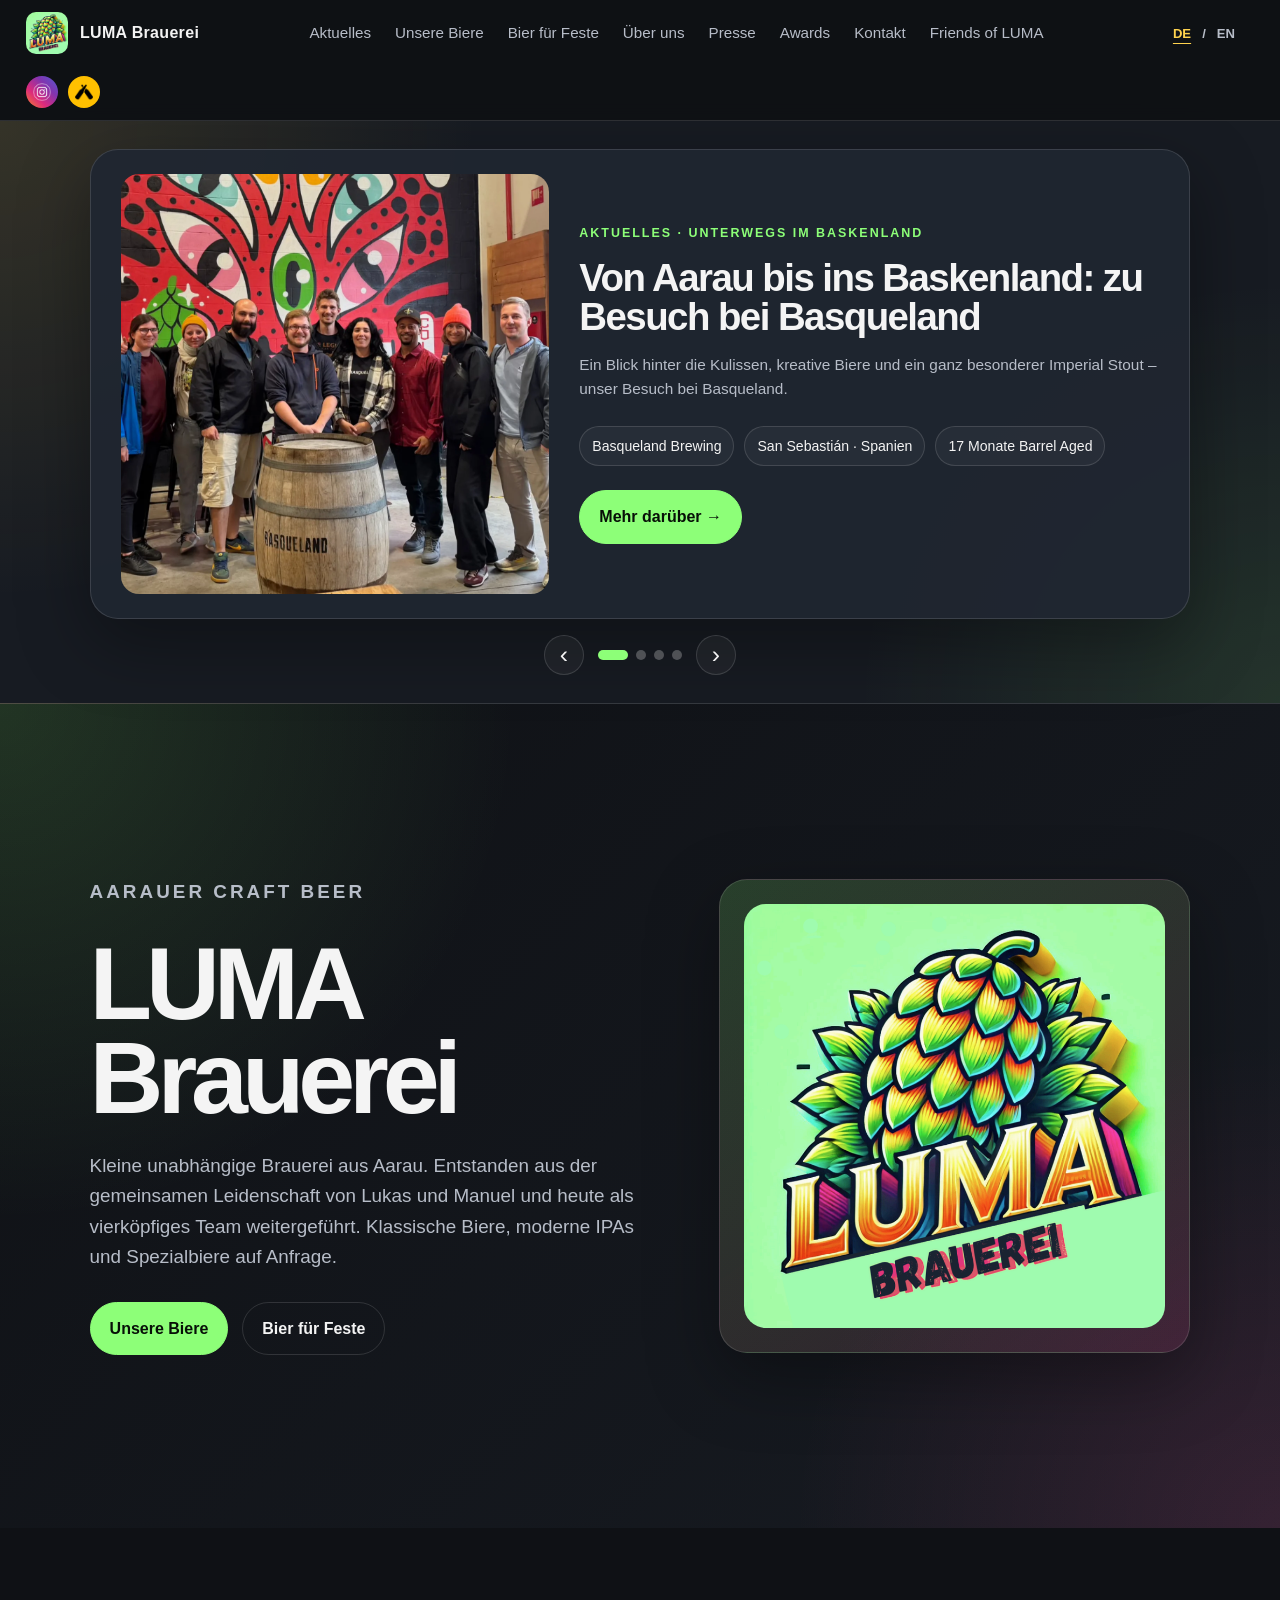
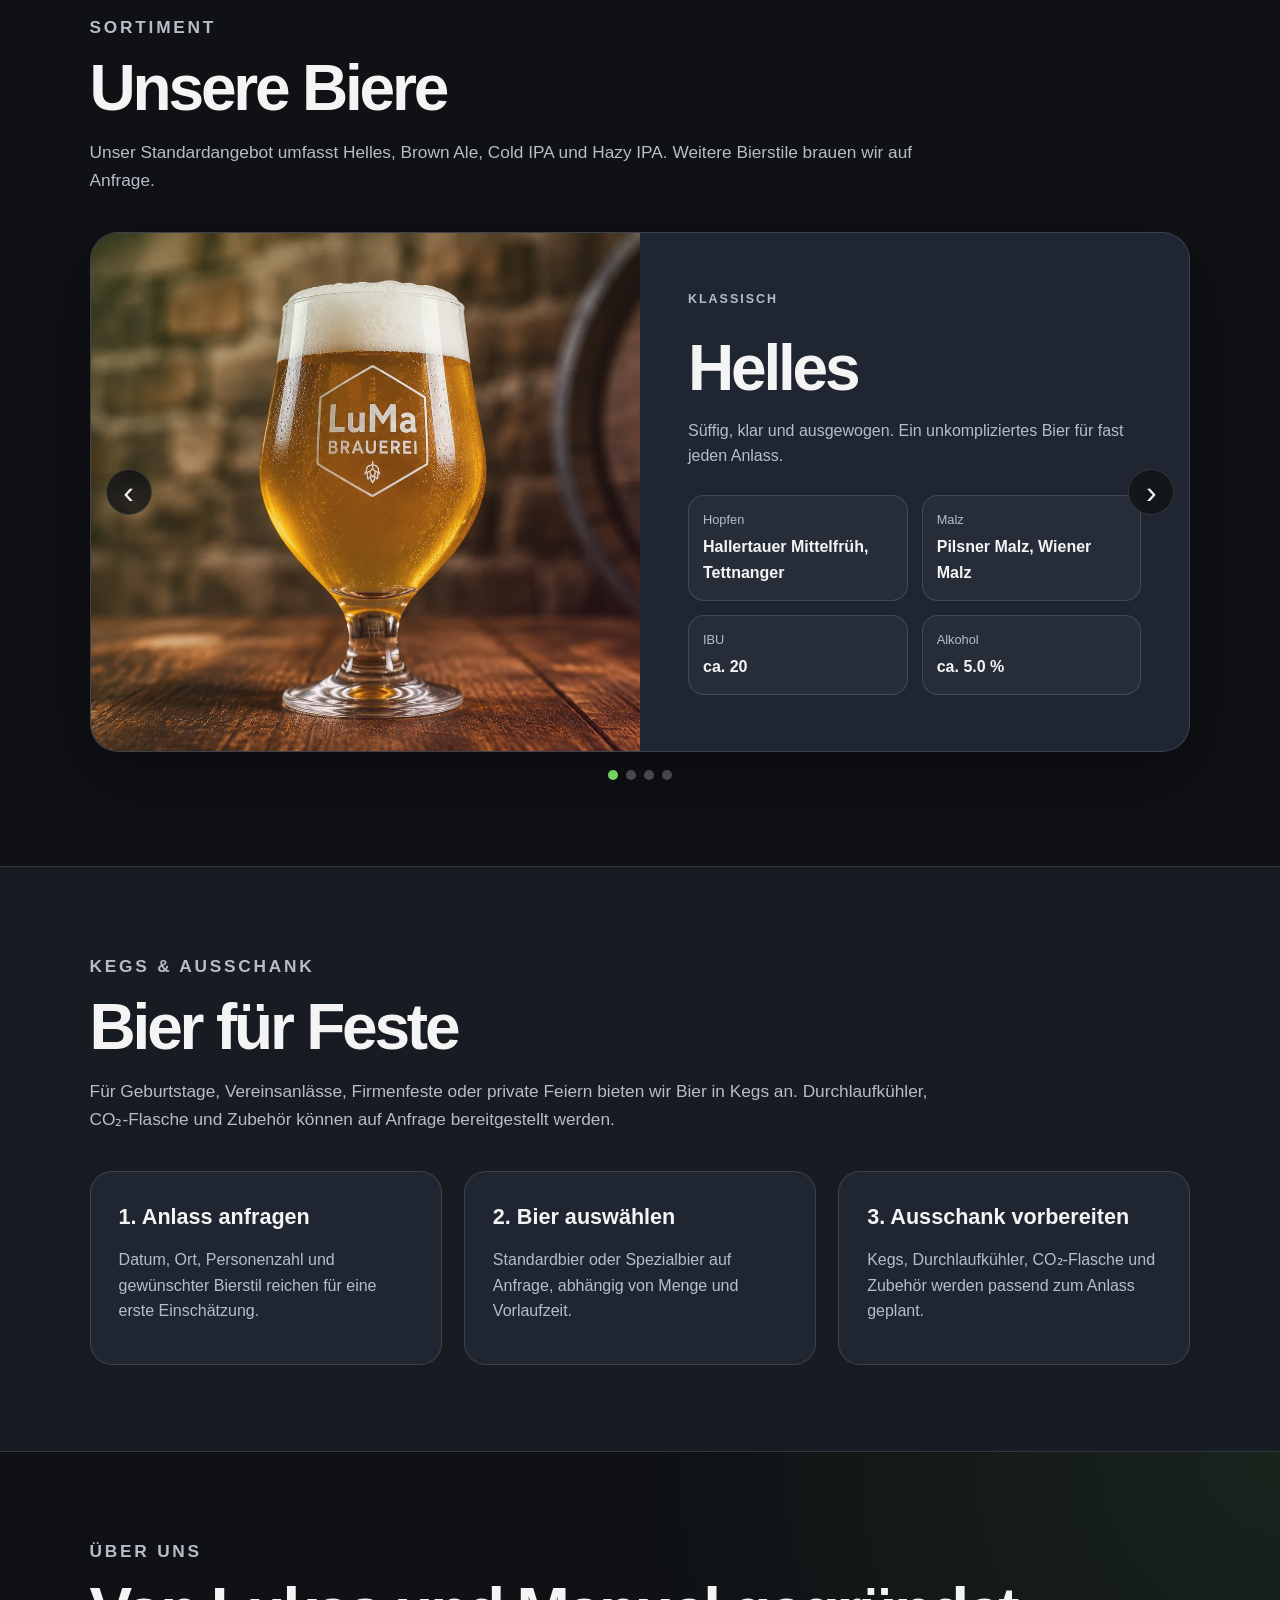
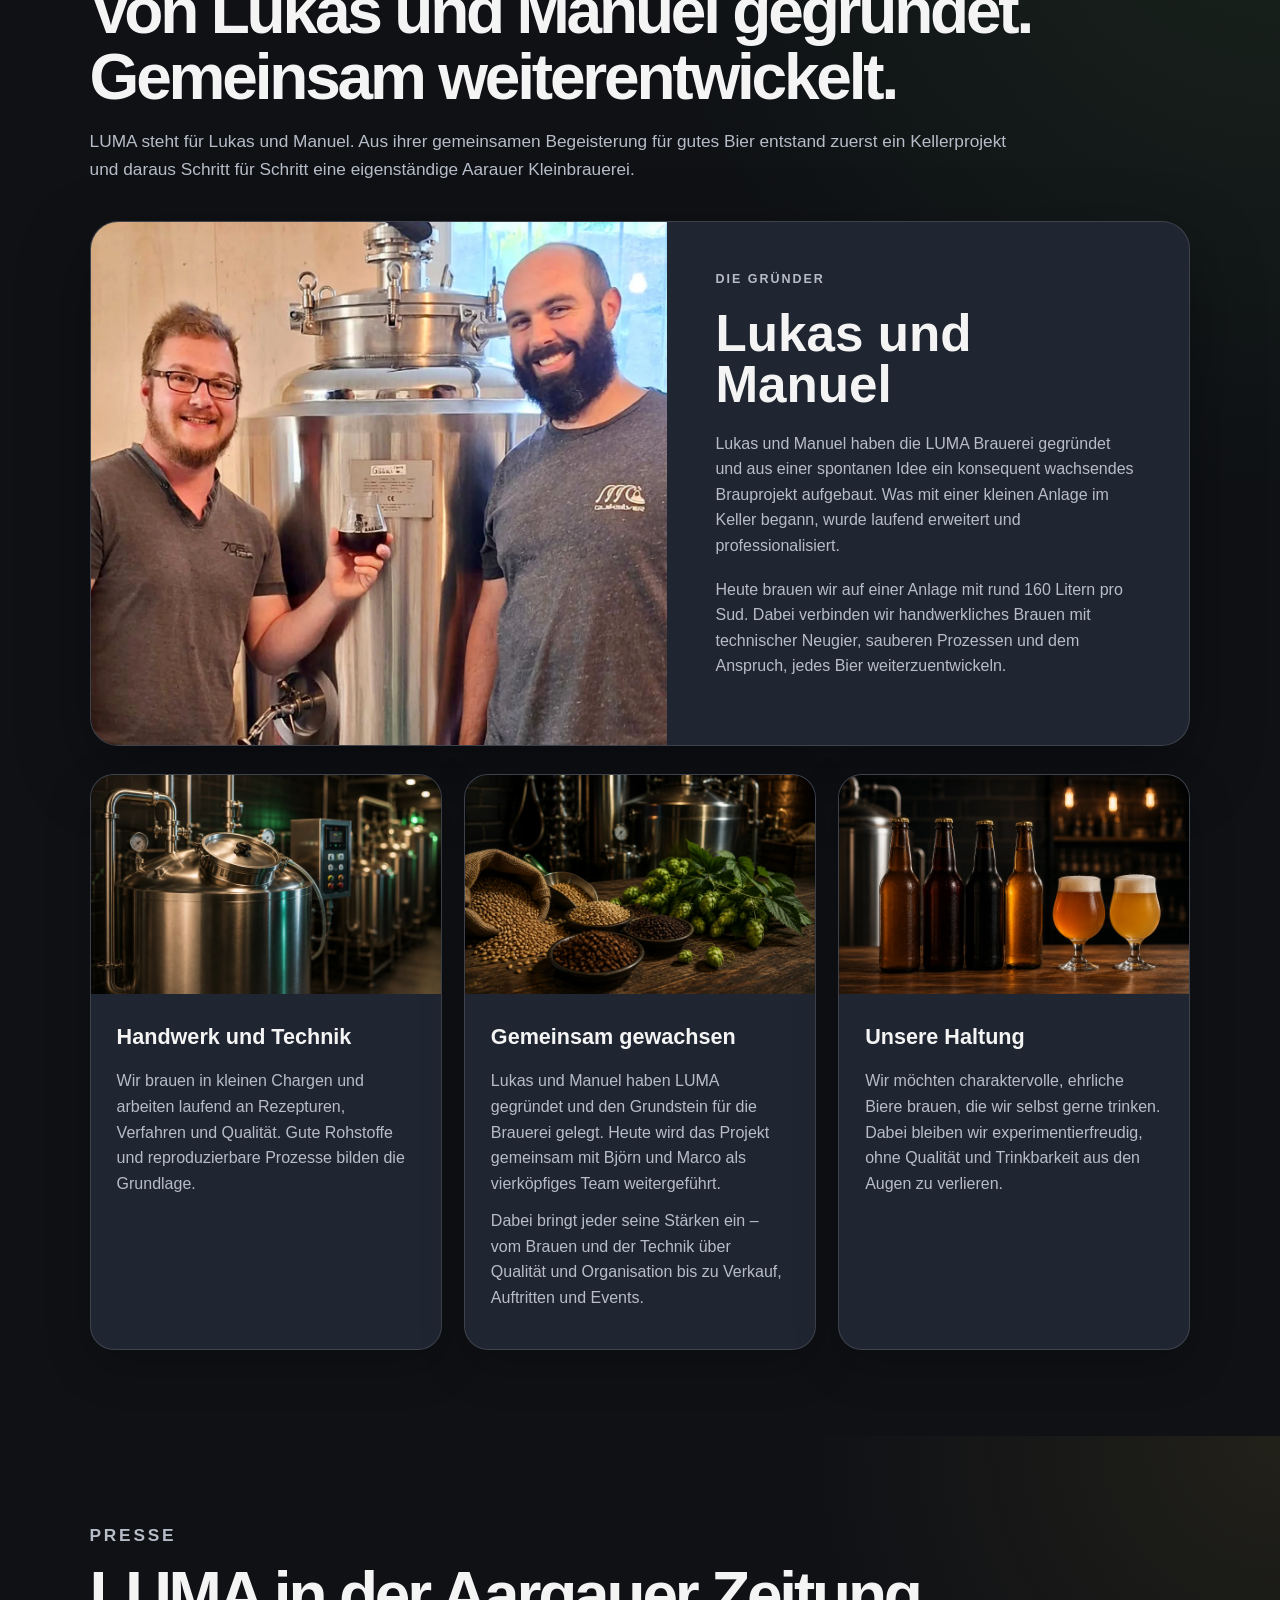
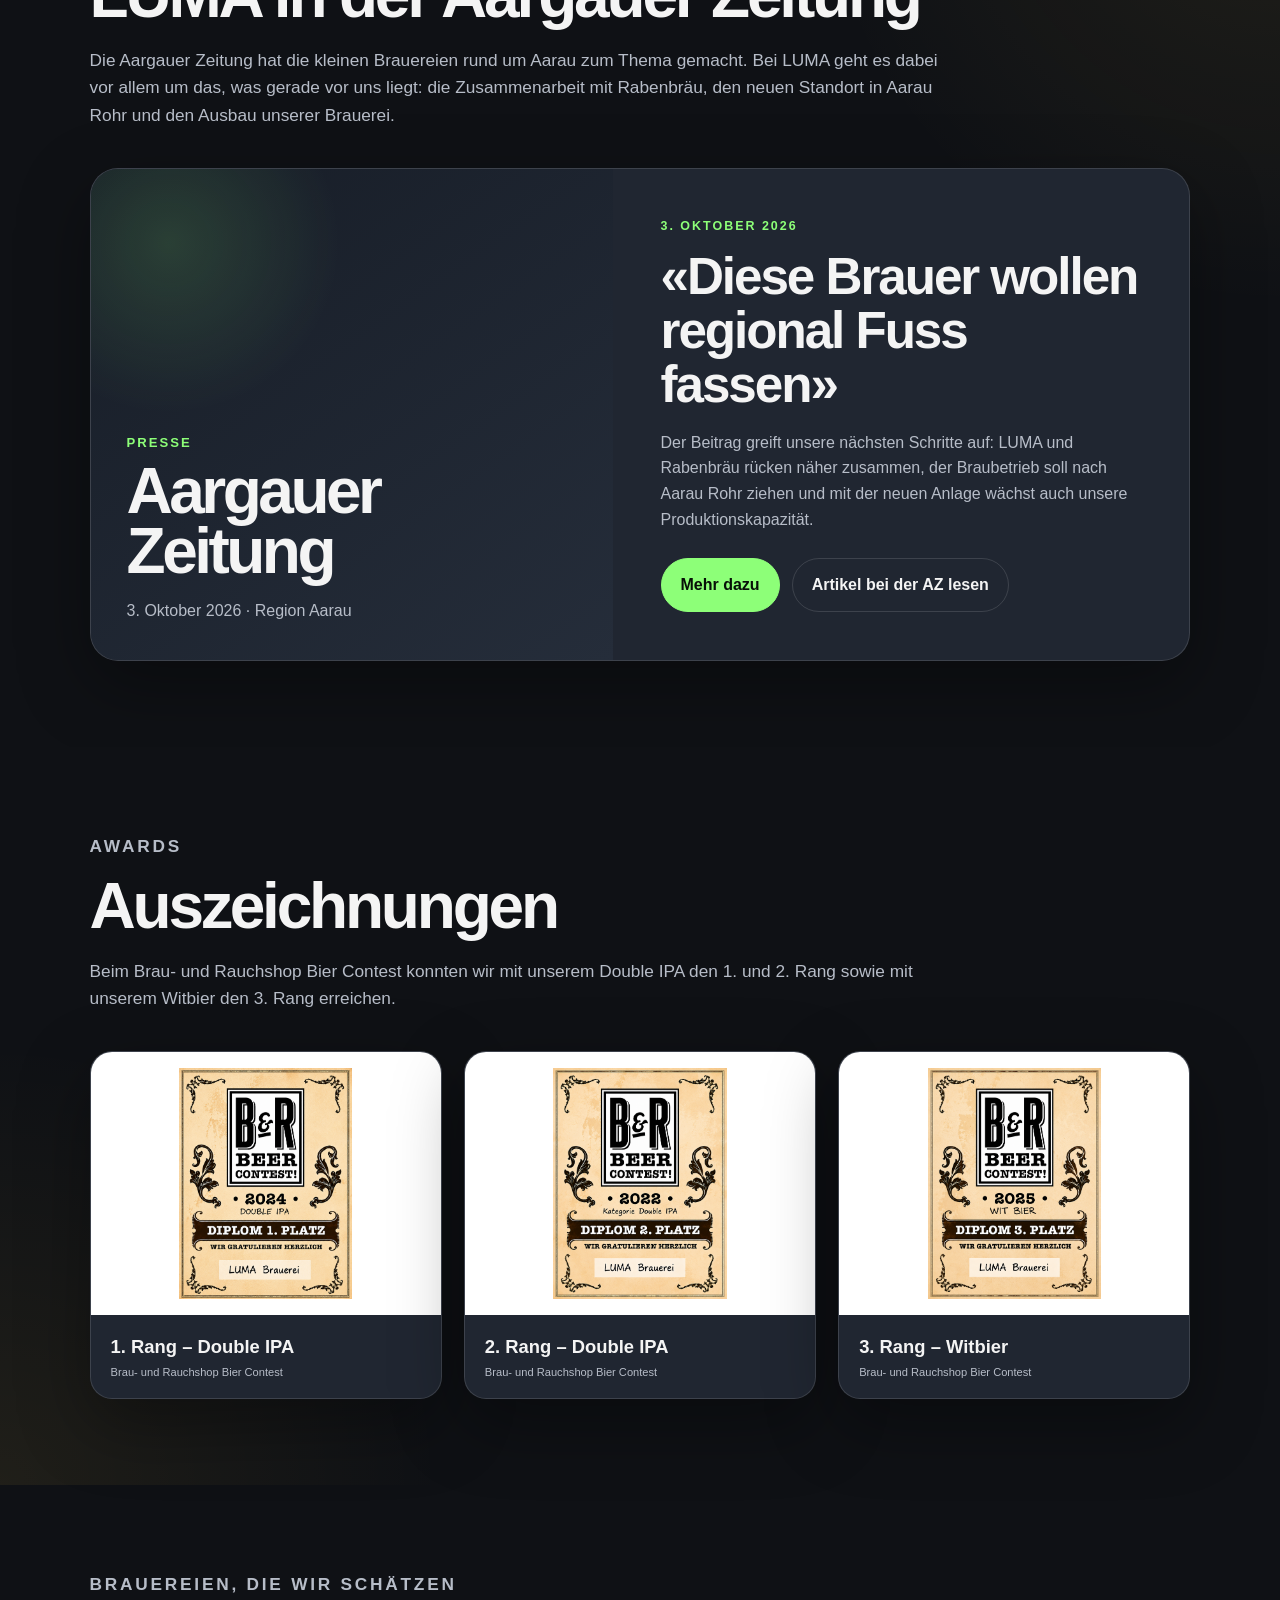
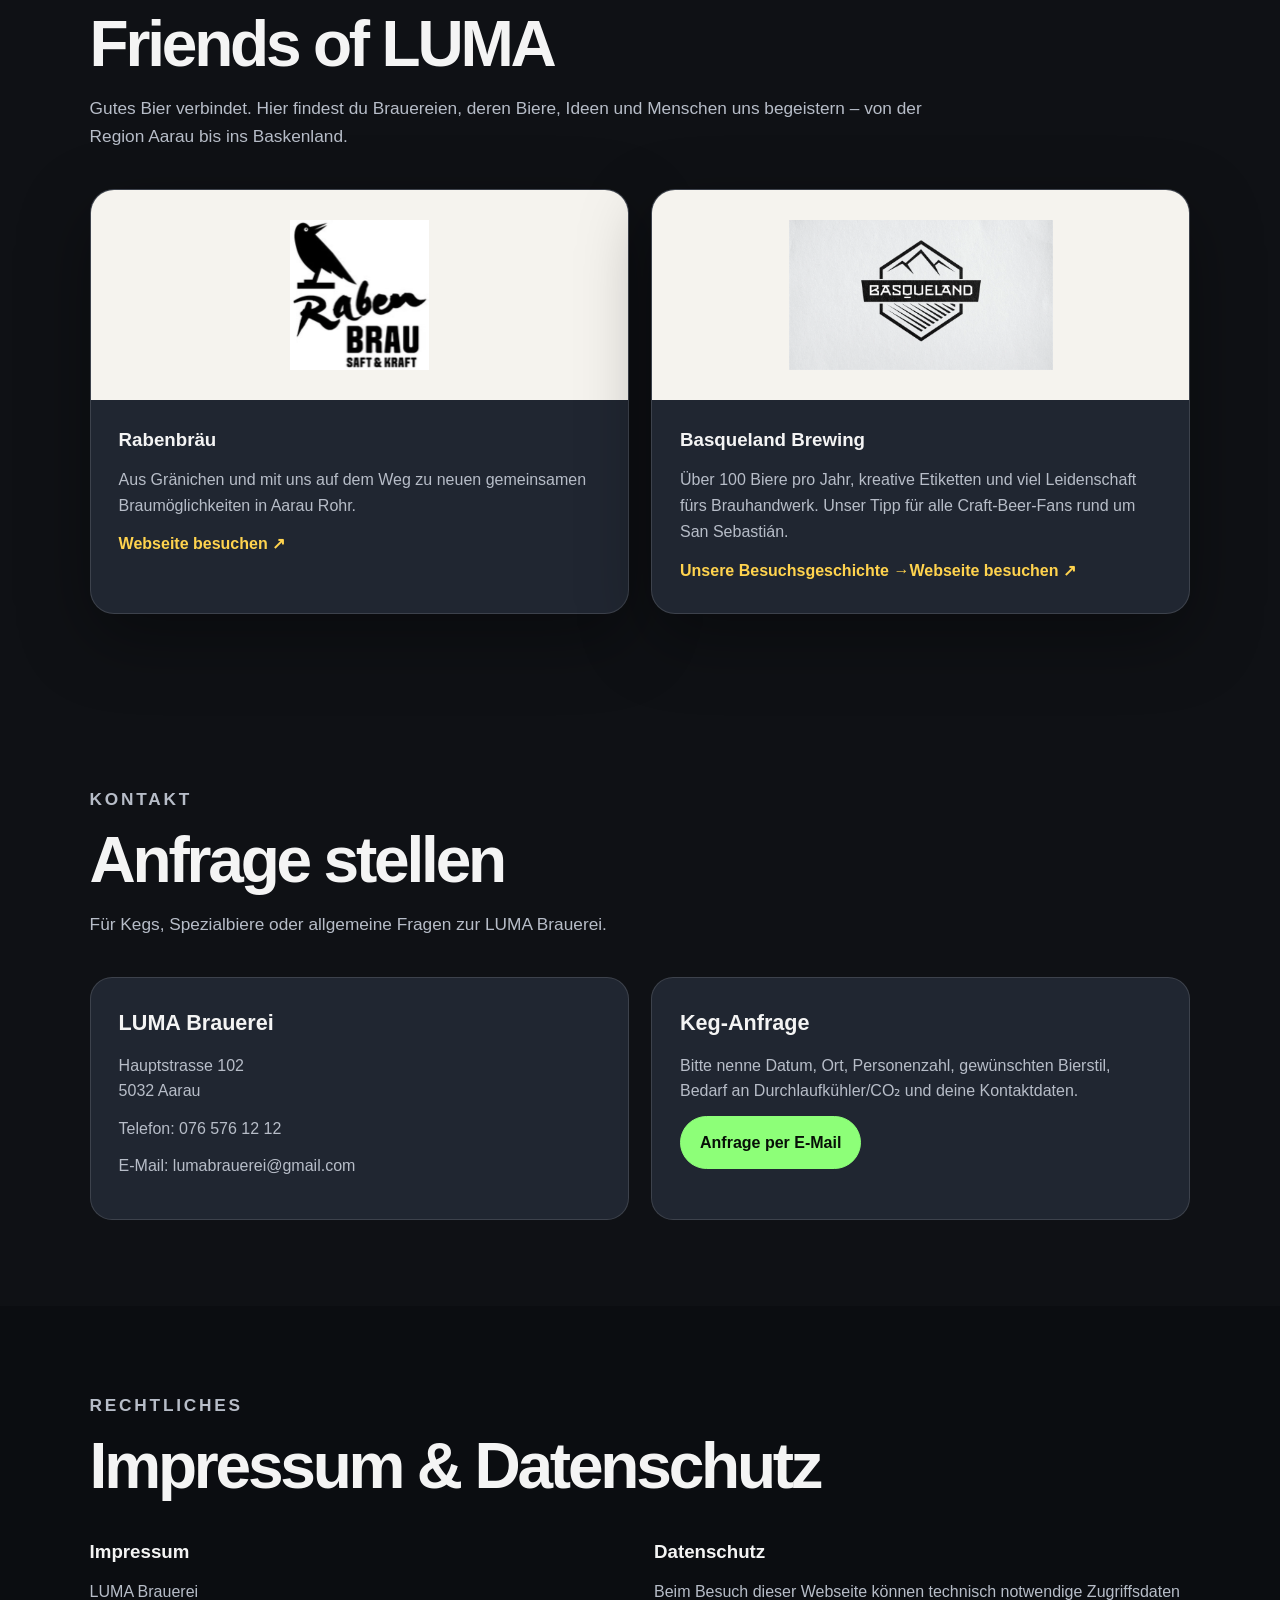
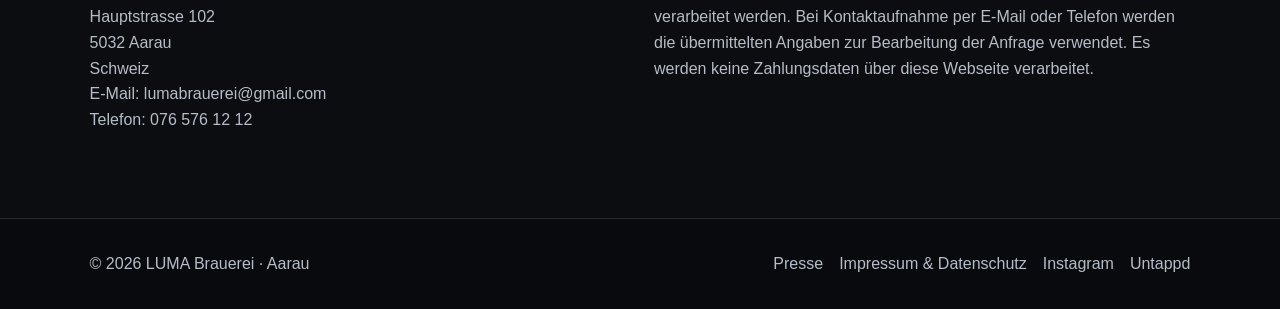
==== commit 59898b8e: "Basqueland Logo und Beitragsseite aktualisiert" ====
--- a/index.html
+++ b/index.html
@@ -83,7 +83,7 @@
 <section aria-label="Aktuelles von LUMA" class="top-event-section" id="aktuelles">
 <div class="current-slider" id="currentSlider">
 <!-- Slide 1: neues 400-Liter-Doppelsudhaus -->
-<article aria-hidden="false" class="current-slide active" data-current-slide="0">
+<article aria-hidden="false" class="current-slide active" data-current-slide="0" id="basqueland-story"><div class="top-event-inner top-event-basqueland"><div class="basqueland-feature-photo"><img alt="LUMA zu Besuch bei Basqueland Brewing mit Marta und dem Team" loading="lazy" src="assets/images/friends/group.webp"/></div><div class="top-event-content"><p class="eyebrow" data-en="News · On the road in the Basque Country">Aktuelles · Unterwegs im Baskenland</p><h2 data-en="From Aarau to the Basque Country: visiting Basqueland">Von Aarau bis ins Baskenland: zu Besuch bei Basqueland</h2><p data-en="A brewery tour, creative beers and a very special barrel-aged stout. Discover our visit near San Sebastián.">Ein Blick hinter die Kulissen, kreative Biere und ein ganz besonderer Imperial Stout – unser Besuch bei Basqueland.</p><div class="current-event-facts"><span>Basqueland Brewing</span><span data-en="San Sebastián · Spain">San Sebastián · Spanien</span><span data-en="17 months barrel aged">17 Monate Barrel Aged</span></div><div class="current-slide-actions"><a class="btn btn-primary" data-en="Read the story →" href="basqueland/">Mehr darüber →</a></div></div></div></article><article aria-hidden="true" class="current-slide" data-current-slide="1">
 <div class="top-event-inner top-event-brewery">
 <div class="top-event-brewery-image">
 <img alt="Das neue 400-Liter-Doppelsudhaus während der Fertigung in der Werkstatt" loading="eager" src="assets/images/brauerei/400l-sudhaus/sudhaus-werkstatt.webp"/>
@@ -111,7 +111,7 @@
 </div>
 </article>
 <!-- Slide 2: Aargauer Zeitung -->
-<article aria-hidden="true" class="current-slide" data-current-slide="1">
+<article aria-hidden="true" class="current-slide" data-current-slide="2">
 <div class="top-event-inner top-event-press">
 <div aria-label="Pressebericht Aargauer Zeitung" class="press-mark-card press-mark-card-slider">
 <span class="press-mark-kicker" data-en="Press">Presse</span>
@@ -139,7 +139,7 @@
 </div>
 </article>
 <!-- Slide 3: Aarauer Bierwanderung -->
-<article aria-hidden="true" class="current-slide" data-current-slide="2">
+<article aria-hidden="true" class="current-slide" data-current-slide="3">
 <div class="top-event-inner top-event-recap">
 <div aria-label="Rückblick Aarauer Bierwanderung 2026" class="top-event-media">
 <img alt="LUMA Brauerei an der Aarauer Bierwanderung 2026" class="top-event-photo" loading="eager" src="assets/images/events/aarauer-bierwanderung-2026/foto.jpg"/>
@@ -164,13 +164,13 @@
 </div>
 </div>
 </article>
-<article aria-hidden="true" class="current-slide" data-current-slide="3" id="basqueland-story"><div class="top-event-inner top-event-basqueland"><div class="basqueland-feature-photo"><img alt="LUMA zu Besuch bei Basqueland Brewing mit Marta und dem Team" loading="lazy" src="assets/images/friends/group.webp"/></div><div class="top-event-content"><p class="eyebrow" data-en="News · On the road in the Basque Country">Aktuelles · Unterwegs im Baskenland</p><h2 data-en="From Aarau to the Basque Country: visiting Basqueland">Von Aarau bis ins Baskenland: zu Besuch bei Basqueland</h2><p data-en="Sometimes a great story starts with a really good beer. While pouring our own beers at the Aarau beer hike, we discovered Basqueland Brewing. Their beers impressed us so much that when our trip to northern Spain came around, we knew we had to see where the magic happens.">Manchmal beginnt eine gute Geschichte mit einem richtig guten Bier. An der Aarauer Bierwanderung standen wir selbst hinter dem Zapfhahn – und lernten dabei die Biere von Basqueland Brewing kennen. Die haben uns so begeistert, dass auf unserer Nordspanien-Reise klar war: Wir wollen sehen, wo die Magie entsteht.</p><p data-en="And we did. Near San Sebastián, Marta took the time to show us where the magic happens: an experienced brewing team, a 4,000-litre brewhouse and a serious appetite for experimentation. The brewery has been growing for over eleven years, producing more than 100 different beers a year – a small core range alongside a constantly changing selection of specials. The labels, created by a designer friend, are almost as memorable as the beers themselves.">Gesagt, getan. Bei Basqueland nahe San Sebastián nahm sich Marta Zeit für uns und zeigte uns, wo die Magie entsteht: Ein erfahrenes Brauteam, eine 4’000-Liter-Anlage und jede Menge Experimentierfreude. Seit über elf Jahren wächst die Brauerei stetig. Über 100 verschiedene Biere entstehen dort pro Jahr – neben einem kleinen Standardsortiment vor allem immer neue Spezialitäten. Fast genauso unverwechselbar wie die Biere sind die Etiketten, gestaltet von einem befreundeten Designer.</p><p data-en="In 2026, Basqueland aims to reach the milestone of one million litres brewed in a year. And as if the tour were not enough, Marta even tapped an Imperial Stout for us that had spent 17 months ageing in oak. A memorable moment. If you are around San Sebastián and appreciate great craft beer, put Basqueland on your list. Thank you, Marta, for the warm welcome!">2026 peilt Basqueland die Marke von einer Million Litern Bier pro Jahr an. Und als wäre die Führung nicht schon Highlight genug gewesen, zapfte Marta für uns sogar ein Imperial Stout an, das 17 Monate im Holzfass gereift war. Ein besonderer Moment. Wer in San Sebastián oder Umgebung unterwegs ist und gutes Craft Beer schätzt: Basqueland gehört auf die Liste. Danke, Marta, für den herzlichen Empfang!</p><div class="current-event-facts"><span>Basqueland Brewing</span><span data-en="San Sebastián · Spain">San Sebastián · Spanien</span><span data-en="17 months barrel aged">17 Monate Barrel Aged</span></div><div class="current-slide-actions"><a class="btn btn-primary" data-en="Photos from our visit" href="#basqueland-gallery">Bilder vom Besuch</a></div></div></div></article><div aria-label="Aktuelles auswählen" class="current-slider-controls">
+<div aria-label="Aktuelles auswählen" class="current-slider-controls">
 <button aria-label="Vorherige Meldung" class="current-slider-arrow" id="prevCurrent" type="button">‹</button>
 <div class="current-slider-dots" id="currentDots">
-<button aria-label="Neue Brauanlage anzeigen" class="active" data-current-dot="0" type="button"></button>
-<button aria-label="Pressebericht anzeigen" data-current-dot="1" type="button"></button>
-<button aria-label="Aarauer Bierwanderung anzeigen" data-current-dot="2" type="button"></button>
-<button aria-label="Basqueland-Besuch anzeigen" data-current-dot="3" type="button"></button></div>
+
+
+
+<button aria-label="Basqueland-Besuch anzeigen" class="active" data-current-dot="0" type="button"></button><button aria-label="Neue Brauanlage anzeigen" class="" data-current-dot="1" type="button"></button><button aria-label="Pressebericht anzeigen" class="" data-current-dot="2" type="button"></button><button aria-label="Aarauer Bierwanderung anzeigen" class="" data-current-dot="3" type="button"></button></div>
 <button aria-label="Nächste Meldung" class="current-slider-arrow" id="nextCurrent" type="button">›</button>
 </div>
 </div>
@@ -512,7 +512,7 @@
 <!-- =====================================================
              KONTAKT
              ===================================================== -->
-<section class="section basqueland-gallery-section" id="basqueland-gallery"><div class="section-head"><p class="eyebrow" data-en="Behind the scenes">Einblicke hinter die Kulissen</p><h2>Where the magic happens.</h2><p data-en="From fermentation tanks and oak barrels to a freshly tapped Imperial Stout – highlights from our visit to Basqueland.">Von Gärtanks über Holzfässer bis zum frisch angestochenen Imperial Stout – ein paar Eindrücke von unserem Besuch bei Basqueland.</p></div><div class="basqueland-gallery"><figure class="gallery-wide"><img alt="Blick in die Brauhalle von Basqueland" loading="lazy" src="assets/images/friends/brewery.webp"/><figcaption data-en="Inside the brewery">Ein Blick in die Produktion</figcaption></figure><figure><img alt="Holzfässer für die Fassreifung" loading="lazy" src="assets/images/friends/barrels.webp"/><figcaption data-en="Patience, oak and time">Geduld, Holz und Zeit</figcaption></figure><figure><img alt="Barrel Aged Imperial Stout im Basqueland-Glas" loading="lazy" src="assets/images/friends/glass.webp"/><figcaption data-en="17 months in the barrel">17 Monate im Fass</figcaption></figure><figure class="gallery-wide"><img alt="Gruppenfoto beim Besuch von Basqueland Brewing" loading="lazy" src="assets/images/friends/group.webp"/><figcaption data-en="Thanks for the tour, Marta!">Danke für die Führung, Marta!</figcaption></figure></div></section><section class="section friends-section" id="friends"><div class="section-head"><p class="eyebrow" data-en="Breweries we appreciate">Brauereien, die wir schätzen</p><h2>Friends of LUMA</h2><p data-en="Great beer brings people together. Discover breweries whose beers, ideas and people inspire us – from the Aarau region to the Basque Country.">Gutes Bier verbindet. Hier findest du Brauereien, deren Biere, Ideen und Menschen uns begeistern – von der Region Aarau bis ins Baskenland.</p></div><div class="friends-grid"><article class="friend-card"><div class="friend-logo"><img alt="Rabenbräu Logo" loading="lazy" src="assets/images/friends/rabenbraeu-logo.webp"/></div><div class="friend-info"><h3>Rabenbräu</h3><p data-en="From Gränichen, joining us as we work towards new shared brewing facilities in Aarau Rohr.">Aus Gränichen und mit uns auf dem Weg zu neuen gemeinsamen Braumöglichkeiten in Aarau Rohr.</p><a class="friend-link" data-en="Visit website ↗" href="https://www.rabenbrau.ch/" rel="noopener noreferrer" target="_blank">Webseite besuchen ↗</a></div></article><article class="friend-card"><div class="friend-logo"><img alt="Basqueland Brewing Logo" loading="lazy" src="assets/images/friends/basqueland-logo.webp"/></div><div class="friend-info"><h3>Basqueland Brewing</h3><p data-en="More than 100 beers a year, creative labels and a passion for brewing. Our recommendation for craft beer fans visiting San Sebastián.">Über 100 Biere pro Jahr, kreative Etiketten und viel Leidenschaft fürs Brauhandwerk. Unser Tipp für alle Craft-Beer-Fans rund um San Sebastián.</p><a class="friend-link" data-en="Our visit →" href="#basqueland-gallery">Unsere Besuchsgeschichte →</a><a class="friend-link" data-en="Visit website ↗" href="https://basquebeer.com/" rel="noopener noreferrer" target="_blank">Webseite besuchen ↗</a></div></article></div></section><section class="section" id="kontakt">
+<section class="section friends-section" id="friends"><div class="section-head"><p class="eyebrow" data-en="Breweries we appreciate">Brauereien, die wir schätzen</p><h2>Friends of LUMA</h2><p data-en="Great beer brings people together. Discover breweries whose beers, ideas and people inspire us – from the Aarau region to the Basque Country.">Gutes Bier verbindet. Hier findest du Brauereien, deren Biere, Ideen und Menschen uns begeistern – von der Region Aarau bis ins Baskenland.</p></div><div class="friends-grid"><article class="friend-card"><div class="friend-logo"><img alt="Rabenbräu Logo" loading="lazy" src="assets/images/friends/rabenbraeu-logo.webp"/></div><div class="friend-info"><h3>Rabenbräu</h3><p data-en="From Gränichen, joining us as we work towards new shared brewing facilities in Aarau Rohr.">Aus Gränichen und mit uns auf dem Weg zu neuen gemeinsamen Braumöglichkeiten in Aarau Rohr.</p><a class="friend-link" data-en="Visit website ↗" href="https://www.rabenbrau.ch/" rel="noopener noreferrer" target="_blank">Webseite besuchen ↗</a></div></article><article class="friend-card"><div class="friend-logo"><img alt="Basqueland Brewing Logo" loading="lazy" src="assets/images/friends/basqueland-logo.webp"/></div><div class="friend-info"><h3>Basqueland Brewing</h3><p data-en="More than 100 beers a year, creative labels and a passion for brewing. Our recommendation for craft beer fans visiting San Sebastián.">Über 100 Biere pro Jahr, kreative Etiketten und viel Leidenschaft fürs Brauhandwerk. Unser Tipp für alle Craft-Beer-Fans rund um San Sebastián.</p><a class="friend-link" data-en="Our visit →" href="basqueland/">Unsere Besuchsgeschichte →</a><a class="friend-link" data-en="Visit website ↗" href="https://basquebeer.com/" rel="noopener noreferrer" target="_blank">Webseite besuchen ↗</a></div></article></div></section><section class="section" id="kontakt">
 <div class="section-head">
 <p class="eyebrow" data-en="Contact">
                     Kontakt
--- a/assets/css/styles.css
+++ b/assets/css/styles.css
@@ -0,0 +1,1708 @@
+:root {
+    --bg: #0f1115;
+    --bg-soft: #171b22;
+    --card: #202631;
+    --text: #f4f4f4;
+    --muted: #b7bdc8;
+    --green: #8dff78;
+    --yellow: #ffd34e;
+    --pink: #ff4fa3;
+    --border: rgba(255, 255, 255, 0.13);
+    --shadow: 0 24px 70px rgba(0, 0, 0, 0.35);
+    --header-height: 76px;
+}
+
+* {
+    min-width: 0;
+    margin: 0;
+    padding: 0;
+    box-sizing: border-box;
+}
+
+html {
+    scroll-behavior: smooth;
+    scroll-padding-top: var(--header-height);
+}
+
+body {
+    min-width: 0;
+    overflow-wrap: break-word;
+    font-family: Arial, Helvetica, sans-serif;
+    background: var(--bg);
+    color: var(--text);
+    line-height: 1.6;
+}
+
+a {
+    color: inherit;
+    text-decoration: none;
+}
+
+.site-header {
+    position: sticky;
+    top: 0;
+    z-index: 1000;
+    min-height: var(--header-height);
+    padding: 12px 26px;
+    display: grid;
+    grid-template-columns: auto 1fr auto;
+    align-items: center;
+    gap: 22px;
+    background: rgba(15, 17, 21, 0.94);
+    backdrop-filter: blur(14px);
+    border-bottom: 1px solid var(--border);
+}
+
+.brand {
+    display: flex;
+    align-items: center;
+    gap: 12px;
+    font-weight: 900;
+    letter-spacing: 0.02em;
+}
+
+.brand img {
+    width: 42px;
+    height: 42px;
+    object-fit: cover;
+    border-radius: 10px;
+}
+
+.main-nav {
+    display: flex;
+    justify-content: center;
+    gap: 24px;
+    color: var(--muted);
+    font-size: 0.95rem;
+}
+
+.main-nav a:hover {
+    color: var(--green);
+}
+
+.social-links {
+    display: flex;
+    align-items: center;
+    gap: 10px;
+}
+
+.social-links a {
+    width: 32px;
+    height: 32px;
+    border-radius: 999px;
+    border: 1px solid var(--border);
+    display: grid;
+    place-items: center;
+    background: rgba(255, 255, 255, 0.04);
+    transition: transform 0.15s ease, background 0.15s ease;
+}
+.instagram-link {
+    background: linear-gradient(
+        45deg,
+        #F58529,
+        #DD2A7B,
+        #8134AF,
+        #515BD4
+    ) !important;
+    border: none !important;
+}
+
+.untappd-link {
+    background: #FFC000 !important;
+    border: none !important;
+}
+
+.social-links img {
+    width: 18px;
+    height: 18px;
+    object-fit: contain;
+}
+
+.instagram-link:hover,
+.untappd-link:hover {
+    transform: scale(1.1);
+}
+.social-links a:hover {
+    transform: translateY(-2px);
+    background: rgba(141, 255, 120, 0.12);
+}
+
+.social-links img {
+    width: 18px;
+    height: 18px;
+    display: block;
+    object-fit: contain;
+}
+
+.menu-toggle {
+    display: none;
+    background: none;
+    border: 1px solid var(--border);
+    color: var(--text);
+    border-radius: 10px;
+    padding: 8px 10px;
+    font-size: 1.2rem;
+}
+
+.hero-main {
+    min-height: calc(100vh - var(--header-height));
+    display: grid;
+    grid-template-columns: 1.1fr 0.9fr;
+    align-items: center;
+    gap: 54px;
+    padding: 80px 7vw;
+    background:
+        radial-gradient(circle at top left, rgba(141, 255, 120, 0.15), transparent 34%),
+        radial-gradient(circle at bottom right, rgba(255, 79, 163, 0.13), transparent 32%),
+        linear-gradient(135deg, #0f1115, #171b22);
+}
+
+.eyebrow {
+    color: var(--green);
+    font-size: 0.78rem;
+    font-weight: 900;
+    text-transform: uppercase;
+    letter-spacing: 0.16em;
+    margin-bottom: 14px;
+}
+
+.hero-content h1 {
+    font-size: clamp(3rem, 8vw, 6.8rem);
+    line-height: 0.92;
+    letter-spacing: -0.06em;
+    margin-bottom: 26px;
+}
+
+.hero-content p {
+    max-width: 640px;
+    color: var(--muted);
+    font-size: 1.18rem;
+    margin-bottom: 30px;
+}
+
+.hero-logo {
+    background: linear-gradient(145deg, rgba(141,255,120,0.18), rgba(255,79,163,0.12));
+    border: 1px solid var(--border);
+    border-radius: 28px;
+    padding: 24px;
+    box-shadow: var(--shadow);
+}
+
+.hero-logo img {
+    width: 100%;
+    display: block;
+    border-radius: 22px;
+}
+
+.hero-buttons {
+    display: flex;
+    flex-wrap: wrap;
+    gap: 14px;
+}
+
+.btn {
+    display: inline-flex;
+    align-items: center;
+    justify-content: center;
+    width: fit-content;
+    padding: 13px 19px;
+    border-radius: 999px;
+    border: 1px solid var(--border);
+    font-weight: 900;
+    transition: transform 0.15s ease, background 0.15s ease;
+}
+
+.btn:hover {
+    transform: translateY(-2px);
+}
+
+.btn-primary {
+    background: var(--green);
+    color: #071007;
+    border-color: var(--green);
+}
+
+.btn-secondary {
+    background: transparent;
+    color: var(--text);
+}
+
+.section {
+    padding: 86px 7vw;
+}
+
+.section-dark {
+    background: var(--bg-soft);
+    border-top: 1px solid var(--border);
+    border-bottom: 1px solid var(--border);
+}
+
+.section-head {
+    max-width: 860px;
+    margin-bottom: 38px;
+}
+
+.section-head h2 {
+    font-size: clamp(2.2rem, 5vw, 4rem);
+    line-height: 1.02;
+    letter-spacing: -0.05em;
+    margin-bottom: 18px;
+}
+
+.section-head p {
+    color: var(--muted);
+    font-size: 1.08rem;
+}
+
+.beer-slider {
+    position: relative;
+    max-width: 1180px;
+    margin: 0 auto;
+}
+
+.beer-slide {
+    display: grid;
+    grid-template-columns: 1fr 1fr;
+    min-height: 520px;
+    overflow: hidden;
+    border-radius: 28px;
+    background: var(--card);
+    border: 1px solid var(--border);
+    box-shadow: var(--shadow);
+}
+
+.beer-image {
+    min-height: 420px;
+    background:
+        linear-gradient(135deg, rgba(141,255,120,0.22), rgba(255,211,78,0.14)),
+        #1c222c;
+    background-size: cover;
+    background-position: center;
+}
+
+.beer-info {
+    padding: 48px;
+    display: flex;
+    flex-direction: column;
+    justify-content: center;
+}
+
+.beer-info h3 {
+    font-size: clamp(2.2rem, 5vw, 4.2rem);
+    line-height: 1;
+    letter-spacing: -0.05em;
+    margin-bottom: 18px;
+}
+
+.beer-info p {
+    color: var(--muted);
+    margin-bottom: 26px;
+}
+
+.beer-facts {
+    display: grid;
+    grid-template-columns: repeat(2, 1fr);
+    gap: 14px;
+}
+
+.beer-facts div {
+    border: 1px solid var(--border);
+    border-radius: 16px;
+    padding: 14px;
+    background: rgba(255,255,255,0.035);
+}
+
+.beer-facts span {
+    display: block;
+    color: var(--muted);
+    font-size: 0.8rem;
+    margin-bottom: 4px;
+}
+
+.beer-facts strong {
+    color: var(--text);
+}
+
+.slider-btn {
+    position: absolute;
+    top: 50%;
+    transform: translateY(-50%);
+    z-index: 3;
+    width: 46px;
+    height: 46px;
+    border-radius: 999px;
+    border: 1px solid var(--border);
+    background: rgba(15, 17, 21, 0.78);
+    color: var(--text);
+    font-size: 2rem;
+    cursor: pointer;
+}
+
+.slider-btn:hover {
+    background: var(--green);
+    color: #071007;
+}
+
+.slider-btn.prev {
+    left: 16px;
+}
+
+.slider-btn.next {
+    right: 16px;
+}
+
+.slider-dots {
+    display: flex;
+    justify-content: center;
+    gap: 8px;
+    margin-top: 18px;
+}
+
+.slider-dots button {
+    width: 10px;
+    height: 10px;
+    border-radius: 999px;
+    border: none;
+    background: rgba(255,255,255,0.3);
+    cursor: pointer;
+}
+
+.slider-dots button.active {
+    background: var(--green);
+}
+
+.cards {
+    display: grid;
+    gap: 22px;
+    max-width: 1180px;
+    margin: 0 auto;
+}
+
+.cards.two {
+    grid-template-columns: repeat(2, 1fr);
+}
+
+.cards.three {
+    grid-template-columns: repeat(3, 1fr);
+}
+
+.card {
+    background: var(--card);
+    border: 1px solid var(--border);
+    border-radius: 22px;
+    padding: 28px;
+}
+
+.card h3 {
+    font-size: 1.35rem;
+    margin-bottom: 12px;
+}
+
+.card p {
+    color: var(--muted);
+    margin-bottom: 12px;
+}
+
+.about-grid {
+    display: grid;
+    grid-template-columns: 0.9fr 1.1fr;
+    gap: 34px;
+    max-width: 1180px;
+    margin: 0 auto;
+}
+
+.about-text {
+    background: var(--card);
+    border: 1px solid var(--border);
+    border-radius: 22px;
+    padding: 30px;
+}
+
+.about-text h3 {
+    margin-bottom: 10px;
+}
+
+.about-text p {
+    color: var(--muted);
+    margin-bottom: 26px;
+}
+
+.about-images {
+    display: grid;
+    grid-template-columns: 1fr 1fr;
+    gap: 18px;
+}
+
+.image-card,
+.award-image {
+    min-height: 320px;
+    border-radius: 22px;
+    border: 1px solid var(--border);
+    background:
+        linear-gradient(135deg, rgba(141,255,120,0.18), rgba(255,79,163,0.14)),
+        #1c222c;
+    background-size: cover;
+    background-position: center;
+}
+
+.award-card {
+    display: grid;
+    grid-template-columns: 180px 1fr;
+    gap: 22px;
+    align-items: center;
+    background: var(--card);
+    border: 1px solid var(--border);
+    border-left: 5px solid var(--yellow);
+    border-radius: 22px;
+    padding: 24px;
+}
+
+.award-image {
+    min-height: 160px;
+}
+
+.award-card p {
+    color: var(--muted);
+}
+
+.contact-grid {
+    display: grid;
+    grid-template-columns: repeat(2, 1fr);
+    gap: 22px;
+    max-width: 1180px;
+    margin: 0 auto;
+}
+
+.legal {
+    background: #0b0d11;
+}
+
+.legal-grid {
+    display: grid;
+    grid-template-columns: repeat(2, 1fr);
+    gap: 28px;
+    color: var(--muted);
+    max-width: 1180px;
+    margin: 0 auto;
+}
+
+.legal-grid h3 {
+    color: var(--text);
+    margin-bottom: 12px;
+}
+
+.site-footer {
+    padding: 32px 7vw;
+    display: flex;
+    justify-content: space-between;
+    gap: 18px;
+    flex-wrap: wrap;
+    border-top: 1px solid var(--border);
+    color: var(--muted);
+    background: #090a0d;
+}
+
+.site-footer div {
+    display: flex;
+    flex-wrap: wrap;
+    gap: 16px;
+}
+
+.site-footer a:hover {
+    color: var(--green);
+}
+
+
+.awards-section {
+    background:
+        radial-gradient(
+            circle at bottom left,
+            rgba(255, 211, 78, 0.07),
+            transparent 30%
+        ),
+        var(--bg);
+}
+
+
+.top-event-section {
+    padding: 28px 7vw;
+    border-bottom: 1px solid var(--border);
+    background:
+        radial-gradient(
+            circle at top left,
+            rgba(255, 211, 78, 0.13),
+            transparent 34%
+        ),
+        radial-gradient(
+            circle at bottom right,
+            rgba(141, 255, 120, 0.11),
+            transparent 30%
+        ),
+        var(--bg-soft);
+}
+
+.top-event-inner {
+    display: grid;
+    grid-template-columns: 220px minmax(0, 1fr);
+    gap: 34px;
+    align-items: center;
+    max-width: 1180px;
+    margin: 0 auto;
+    padding: 24px 30px;
+    border: 1px solid var(--border);
+    border-radius: 28px;
+    background: rgba(32, 38, 49, 0.92);
+    box-shadow: var(--shadow);
+}
+
+.top-event-logo {
+    display: grid;
+    place-items: center;
+    min-height: 190px;
+    padding: 16px;
+    border-radius: 20px;
+    background: #ffffff;
+}
+
+.top-event-logo img {
+    display: block;
+    width: 100%;
+    max-width: 170px;
+    height: auto;
+    object-fit: contain;
+}
+
+.top-event-content h2 {
+    max-width: 800px;
+    margin-bottom: 16px;
+    font-size: clamp(2rem, 4.5vw, 3.8rem);
+    line-height: 1.02;
+    letter-spacing: -0.04em;
+}
+
+.top-event-content > p:not(.eyebrow) {
+    max-width: 760px;
+    color: var(--muted);
+    font-size: 1.05rem;
+}
+
+.current-event-facts {
+    display: flex;
+    flex-wrap: wrap;
+    gap: 10px;
+    margin-top: 22px;
+}
+
+.current-event-facts span {
+    padding: 8px 12px;
+    border: 1px solid var(--border);
+    border-radius: 999px;
+    background: rgba(255, 255, 255, 0.04);
+    color: var(--text);
+    font-size: 0.88rem;
+}
+
+.certificate-grid {display:grid;grid-template-columns:repeat(3,minmax(0,1fr));gap:22px;max-width:1180px;margin:0 auto;}
+.certificate-card {display:flex;flex-direction:column;overflow:hidden;border:1px solid var(--border);border-radius:22px;background:var(--card);color:var(--text);text-align:left;cursor:pointer;box-shadow:var(--shadow);transition:transform .18s ease,border-color .18s ease;}
+.certificate-card:hover {transform:translateY(-4px);border-color:var(--yellow);}
+.certificate-card img {display:block;width:100%;aspect-ratio:4/3;object-fit:contain;padding:16px;background:#fff;}
+.certificate-content {display:block;padding:20px;}
+.certificate-content strong,.certificate-content small {display:block;}
+.certificate-content strong {font-size:1.15rem;line-height:1.25;}
+.certificate-content small {margin-top:8px;color:var(--muted);}
+.certificate-modal {position:fixed;z-index:3000;inset:0;display:none;align-items:center;justify-content:center;padding:24px;}
+.certificate-modal.open {display:flex;}
+.certificate-modal-backdrop {position:absolute;inset:0;border:0;background:rgba(0,0,0,.82);cursor:pointer;}
+.certificate-modal-content {position:relative;z-index:1;width:min(1100px,100%);max-height:calc(100vh - 48px);overflow:hidden;border:1px solid var(--border);border-radius:24px;background:var(--bg-soft);box-shadow:var(--shadow);}
+.certificate-modal-header {display:flex;align-items:center;justify-content:space-between;gap:18px;padding:18px 20px;border-bottom:1px solid var(--border);}
+.certificate-modal-header h2 {font-size:1.2rem;}
+.certificate-modal-close {flex:0 0 auto;width:42px;height:42px;border:1px solid var(--border);border-radius:999px;background:rgba(255,255,255,.05);color:var(--text);font-size:1.8rem;line-height:1;cursor:pointer;}
+.certificate-modal-close:hover {background:var(--green);color:#071007;}
+.certificate-modal-image-wrap {max-height:calc(100vh - 130px);overflow:auto;padding:20px;background:#fff;}
+.certificate-modal-image-wrap img {display:block;width:auto;max-width:100%;height:auto;margin:0 auto;}
+body.modal-open {overflow:hidden;}
+.about-section {
+    background:
+        radial-gradient(
+            circle at top right,
+            rgba(141, 255, 120, 0.08),
+            transparent 32%
+        ),
+        var(--bg);
+}
+
+.about-heading {
+    max-width: 950px;
+}
+
+.founder-feature {
+    display: grid;
+    grid-template-columns: 1.05fr 0.95fr;
+    max-width: 1180px;
+    margin: 0 auto 28px;
+    overflow: hidden;
+    border: 1px solid var(--border);
+    border-radius: 28px;
+    background: var(--card);
+    box-shadow: var(--shadow);
+}
+
+.founder-feature-image {
+    min-height: 460px;
+    background: #151922;
+}
+
+.founder-feature-image img {
+    display: block;
+    width: 100%;
+    height: 100%;
+    min-height: 460px;
+    object-fit: cover;
+    object-position: center;
+}
+
+.founder-feature-content {
+    display: flex;
+    flex-direction: column;
+    justify-content: center;
+    padding: 48px;
+}
+
+.founder-feature-content h3 {
+    margin-bottom: 20px;
+    font-size: clamp(2rem, 4vw, 3.2rem);
+    line-height: 1;
+}
+
+.founder-feature-content p {
+    margin-bottom: 18px;
+    color: var(--muted);
+}
+
+.about-story-grid {
+    display: grid;
+    grid-template-columns: repeat(3, minmax(0, 1fr));
+    gap: 22px;
+    max-width: 1180px;
+    margin: 0 auto;
+}
+
+.about-story-card {
+    overflow: hidden;
+    border: 1px solid var(--border);
+    border-radius: 24px;
+    background: var(--card);
+    box-shadow: 0 16px 45px rgba(0, 0, 0, 0.22);
+}
+
+.about-story-card img {
+    display: block;
+    width: 100%;
+    aspect-ratio: 16 / 10;
+    object-fit: cover;
+}
+
+.about-story-content {
+    padding: 26px;
+}
+
+.about-story-content h3 {
+    margin-bottom: 14px;
+    font-size: 1.35rem;
+}
+
+.about-story-content p {
+    margin-bottom: 12px;
+    color: var(--muted);
+}
+
+.current-event-facts {
+    display: flex;
+    flex-wrap: wrap;
+    gap: 10px;
+    margin-top: 24px;
+}
+
+.current-event-facts span {
+    padding: 8px 12px;
+    border: 1px solid var(--border);
+    border-radius: 999px;
+    background: rgba(255, 255, 255, 0.04);
+    color: var(--text);
+    font-size: 0.88rem;
+}
+@media (max-width: 920px) {
+    :root {
+        --header-height: 68px;
+    }
+
+    body {
+        overflow-x: hidden;
+    }
+
+    .site-header {
+        grid-template-columns: minmax(0, 1fr) auto auto;
+        padding: 10px 18px;
+        gap: 12px;
+    }
+
+    .brand,
+    .hero-content,
+    .top-event-content,
+    .beer-info,
+    .founder-feature-content,
+    .card,
+    .about-story-content {
+        min-width: 0;
+    }
+
+    .brand img {
+        width: 38px;
+        height: 38px;
+    }
+
+    .menu-toggle {
+        display: block;
+        justify-self: end;
+        cursor: pointer;
+    }
+
+    .main-nav {
+        display: none;
+        grid-column: 1 / -1;
+        flex-direction: column;
+        align-items: stretch;
+        gap: 4px;
+        padding-top: 10px;
+    }
+
+    .main-nav a {
+        padding: 10px 0;
+        border-top: 1px solid var(--border);
+    }
+
+    .main-nav.open {
+        display: flex;
+    }
+
+    .hero-main,
+    .beer-slide,
+    .about-grid,
+    .contact-grid,
+    .legal-grid,
+    .cards.two,
+    .cards.three,
+    .certificate-grid,
+    .top-event-inner,
+    .founder-feature,
+    .about-story-grid {
+        grid-template-columns: minmax(0, 1fr);
+    }
+
+    .hero-main {
+        min-height: auto;
+        gap: 34px;
+        padding-top: 48px;
+        padding-bottom: 56px;
+    }
+
+    .hero-logo {
+        width: min(100%, 520px);
+        margin: 0 auto;
+    }
+
+    .top-event-section {
+        padding: 22px 5vw;
+    }
+
+    .top-event-inner {
+        gap: 22px;
+        padding: 22px;
+    }
+
+    .top-event-logo {
+        min-height: 0;
+        padding: 20px;
+    }
+
+    .top-event-logo img {
+        max-width: 180px;
+    }
+
+    .beer-slide {
+        min-height: 0;
+    }
+
+    .beer-image {
+        min-height: 360px;
+    }
+
+    .beer-info {
+        padding: 34px;
+    }
+
+    .beer-facts,
+    .about-images,
+    .award-card {
+        grid-template-columns: minmax(0, 1fr);
+    }
+
+    .founder-feature-image,
+    .founder-feature-image img {
+        min-height: 360px;
+    }
+
+    .founder-feature-content {
+        padding: 34px;
+    }
+
+    .about-story-grid {
+        gap: 18px;
+    }
+}
+
+@media (max-width: 560px) {
+    :root {
+        --header-height: 62px;
+    }
+
+    .site-header {
+        grid-template-columns: minmax(0, 1fr) auto auto;
+        padding: 9px 14px;
+        gap: 8px;
+    }
+
+    .brand span {
+        display: none;
+    }
+
+    .social-links {
+        gap: 7px;
+    }
+
+    .social-links a {
+        width: 30px;
+        height: 30px;
+    }
+
+    .menu-toggle {
+        padding: 6px 9px;
+    }
+
+    .section,
+    .hero-main {
+        padding-left: 18px;
+        padding-right: 18px;
+    }
+
+    .section {
+        padding-top: 62px;
+        padding-bottom: 62px;
+    }
+
+    .top-event-section {
+        padding: 16px;
+    }
+
+    .top-event-inner {
+        padding: 18px;
+        border-radius: 20px;
+    }
+
+    .top-event-logo {
+        padding: 16px;
+        border-radius: 16px;
+    }
+
+    .hero-main {
+        padding-top: 38px;
+        padding-bottom: 48px;
+    }
+
+    .hero-content h1 {
+        font-size: clamp(2.7rem, 16vw, 4rem);
+        overflow-wrap: anywhere;
+    }
+
+    .hero-content p,
+    .section-head p,
+    .top-event-content > p:not(.eyebrow) {
+        font-size: 1rem;
+    }
+
+    .hero-buttons {
+        display: grid;
+        grid-template-columns: 1fr;
+    }
+
+    .btn {
+        width: 100%;
+    }
+
+    .hero-logo,
+    .beer-slide,
+    .founder-feature,
+    .card,
+    .about-story-card,
+    .certificate-card {
+        border-radius: 18px;
+    }
+
+    .beer-image {
+        min-height: 280px;
+    }
+
+    .beer-info,
+    .founder-feature-content,
+    .card,
+    .about-story-content {
+        padding: 22px;
+    }
+
+    .beer-info h3 {
+        font-size: clamp(2rem, 13vw, 3rem);
+    }
+
+    .beer-facts {
+        gap: 10px;
+    }
+
+    .slider-btn {
+        top: 140px;
+        width: 40px;
+        height: 40px;
+    }
+
+    .slider-btn.prev {
+        left: 8px;
+    }
+
+    .slider-btn.next {
+        right: 8px;
+    }
+
+    .founder-feature-image,
+    .founder-feature-image img {
+        min-height: 280px;
+    }
+
+    .about-story-card img {
+        aspect-ratio: 4 / 3;
+    }
+
+    .current-event-facts span {
+        width: 100%;
+        text-align: center;
+    }
+
+    .certificate-modal {
+        padding: 10px;
+    }
+
+    .certificate-modal-content {
+        max-height: calc(100vh - 20px);
+        border-radius: 16px;
+    }
+
+    .certificate-modal-image-wrap {
+        max-height: calc(100vh - 92px);
+        padding: 8px;
+    }
+
+    .certificate-modal-header {
+        padding: 12px 14px;
+    }
+
+    .site-footer {
+        padding: 26px 18px;
+        flex-direction: column;
+    }
+
+    .site-footer div {
+        flex-direction: column;
+        gap: 8px;
+    }
+}
+
+/* Rückblick Aarauer Bierwanderung */
+.top-event-recap {
+    grid-template-columns: minmax(0, 1.15fr) minmax(320px, 0.85fr);
+    gap: 36px;
+}
+
+.top-event-media {
+    display: grid;
+    grid-template-columns: minmax(0, 1fr) minmax(130px, 0.42fr);
+    gap: 14px;
+    align-items: center;
+    min-width: 0;
+}
+
+.top-event-photo,
+.top-event-video {
+    display: block;
+    width: 100%;
+    border: 1px solid var(--border);
+    border-radius: 18px;
+    background: #0b0d12;
+    box-shadow: 0 14px 34px rgba(0, 0, 0, 0.24);
+}
+
+.top-event-photo {
+    aspect-ratio: 16 / 9;
+    object-fit: cover;
+}
+
+.top-event-video {
+    aspect-ratio: 9 / 16;
+    object-fit: cover;
+}
+
+@media (max-width: 920px) {
+    .top-event-recap {
+        grid-template-columns: minmax(0, 1fr);
+    }
+
+    .top-event-media {
+        grid-template-columns: minmax(0, 1fr) minmax(120px, 0.34fr);
+        max-width: 760px;
+        margin: 0 auto;
+    }
+}
+
+@media (max-width: 560px) {
+    .top-event-media {
+        grid-template-columns: minmax(0, 1fr);
+        gap: 16px;
+    }
+
+    .top-event-video {
+        width: min(72%, 280px);
+        margin: 0 auto;
+    }
+}
+
+
+/* ==========================================================
+   Presse
+   ========================================================== */
+
+.press-section {
+    background:
+        radial-gradient(circle at top right, rgba(255, 211, 78, 0.08), transparent 30%),
+        var(--bg);
+}
+
+.press-feature {
+    display: grid;
+    grid-template-columns: minmax(0, 0.95fr) minmax(0, 1.05fr);
+    max-width: 1180px;
+    overflow: hidden;
+    border: 1px solid var(--border);
+    border-radius: 28px;
+    background: var(--card);
+    box-shadow: var(--shadow);
+}
+
+.press-feature-image img {
+    display: block;
+    width: 100%;
+    height: 100%;
+    min-height: 420px;
+    object-fit: cover;
+}
+
+.press-feature-content {
+    display: flex;
+    flex-direction: column;
+    justify-content: center;
+    padding: 48px;
+}
+
+.press-feature-content h3 {
+    margin-bottom: 18px;
+    font-size: clamp(2rem, 4vw, 3.4rem);
+    line-height: 1.05;
+    letter-spacing: -0.04em;
+}
+
+.press-feature-content > p:not(.eyebrow) {
+    margin-bottom: 26px;
+    color: var(--muted);
+}
+
+.press-actions {
+    display: flex;
+    flex-wrap: wrap;
+    gap: 12px;
+}
+
+.press-hero {
+    padding: 72px 7vw;
+    background:
+        radial-gradient(circle at top left, rgba(141, 255, 120, 0.13), transparent 32%),
+        radial-gradient(circle at bottom right, rgba(255, 211, 78, 0.10), transparent 30%),
+        var(--bg-soft);
+    border-bottom: 1px solid var(--border);
+}
+
+.press-hero-inner {
+    display: grid;
+    grid-template-columns: minmax(0, 1fr) minmax(340px, 0.75fr);
+    gap: 46px;
+    align-items: center;
+    max-width: 1180px;
+    margin: 0 auto;
+}
+
+.press-hero-content h1 {
+    margin-bottom: 22px;
+    font-size: clamp(2.8rem, 6vw, 5.4rem);
+    line-height: 0.98;
+    letter-spacing: -0.055em;
+}
+
+.press-hero-content > p:not(.eyebrow) {
+    max-width: 720px;
+    margin-bottom: 28px;
+    color: var(--muted);
+    font-size: 1.12rem;
+}
+
+.press-hero-image {
+    overflow: hidden;
+    border: 1px solid var(--border);
+    border-radius: 26px;
+    box-shadow: var(--shadow);
+}
+
+.press-hero-image img {
+    display: block;
+    width: 100%;
+    aspect-ratio: 1200 / 630;
+    object-fit: cover;
+}
+
+.press-story-layout {
+    display: grid;
+    grid-template-columns: minmax(0, 1.45fr) minmax(280px, 0.55fr);
+    gap: 36px;
+    max-width: 1180px;
+    margin: 0 auto;
+    align-items: start;
+}
+
+.press-story-main h2 {
+    margin-bottom: 22px;
+    font-size: clamp(2.2rem, 5vw, 4rem);
+    line-height: 1.02;
+    letter-spacing: -0.05em;
+}
+
+.press-story-main p {
+    max-width: 820px;
+    margin-bottom: 20px;
+    color: var(--muted);
+    font-size: 1.06rem;
+}
+
+.press-story-aside {
+    display: grid;
+    gap: 18px;
+}
+
+.press-source-card {
+    border-color: rgba(255, 211, 78, 0.35);
+}
+
+.text-link {
+    display: inline-block;
+    margin-top: 8px;
+    color: var(--green);
+    font-weight: 900;
+}
+
+.text-link:hover {
+    text-decoration: underline;
+}
+
+.main-nav a[aria-current="page"] {
+    color: var(--green);
+}
+
+@media (max-width: 920px) {
+    .press-feature,
+    .press-hero-inner,
+    .press-story-layout {
+        grid-template-columns: 1fr;
+    }
+
+    .press-feature-image img {
+        min-height: 340px;
+        aspect-ratio: 16 / 9;
+    }
+
+    .press-hero-image {
+        max-width: 760px;
+    }
+}
+
+@media (max-width: 560px) {
+    .press-feature,
+    .press-hero-image {
+        border-radius: 18px;
+    }
+
+    .press-feature-content {
+        padding: 22px;
+    }
+
+    .press-hero {
+        padding: 46px 18px;
+    }
+
+    .press-actions {
+        display: grid;
+        grid-template-columns: 1fr;
+    }
+
+    .press-actions .btn {
+        width: 100%;
+    }
+}
+
+
+/* ==========================================================
+   Aktuelles-Slider
+   ========================================================== */
+.current-slider {
+    position: relative;
+    max-width: 1180px;
+    margin: 0 auto;
+}
+
+.current-slide {
+    display: none;
+    animation: currentSlideIn .35s ease;
+}
+
+.current-slide.active {
+    display: block;
+}
+
+@keyframes currentSlideIn {
+    from { opacity: 0; transform: translateY(8px); }
+    to { opacity: 1; transform: translateY(0); }
+}
+
+.current-slider-controls {
+    display: flex;
+    align-items: center;
+    justify-content: center;
+    gap: 14px;
+    margin-top: 16px;
+}
+
+.current-slider-arrow {
+    display: grid;
+    place-items: center;
+    width: 40px;
+    height: 40px;
+    border: 1px solid var(--border);
+    border-radius: 999px;
+    background: rgba(255,255,255,.045);
+    color: var(--text);
+    font-size: 1.55rem;
+    cursor: pointer;
+}
+
+.current-slider-arrow:hover {
+    border-color: var(--green);
+    color: var(--green);
+}
+
+.current-slider-dots {
+    display: flex;
+    gap: 8px;
+}
+
+.current-slider-dots button {
+    width: 10px;
+    height: 10px;
+    padding: 0;
+    border: 0;
+    border-radius: 999px;
+    background: rgba(255,255,255,.25);
+    cursor: pointer;
+}
+
+.current-slider-dots button.active {
+    width: 30px;
+    background: var(--green);
+}
+
+.top-event-press {
+    grid-template-columns: minmax(360px, .9fr) minmax(0, 1.1fr);
+    gap: 40px;
+}
+
+.top-event-press-image {
+    overflow: hidden;
+    border: 1px solid var(--border);
+    border-radius: 20px;
+    background: #151922;
+}
+
+.top-event-press-image img {
+    display: block;
+    width: 100%;
+    aspect-ratio: 16 / 10;
+    object-fit: cover;
+}
+
+.current-slide-actions {
+    display: flex;
+    flex-wrap: wrap;
+    gap: 12px;
+    margin-top: 24px;
+}
+
+.press-keypoints {
+    display: grid;
+    grid-template-columns: repeat(3, minmax(0, 1fr));
+    gap: 12px;
+    margin: 30px 0 26px;
+}
+
+.press-keypoints > div {
+    padding: 18px;
+    border: 1px solid var(--border);
+    border-radius: 18px;
+    background: rgba(255,255,255,.035);
+}
+
+.press-keypoints strong,
+.press-keypoints span {
+    display: block;
+}
+
+.press-keypoints strong {
+    margin-bottom: 6px;
+    color: var(--green);
+    font-size: .86rem;
+    text-transform: uppercase;
+    letter-spacing: .08em;
+}
+
+.press-keypoints span {
+    color: var(--text);
+    line-height: 1.4;
+}
+
+.press-source-card small {
+    display: block;
+    margin: -8px 0 20px;
+    color: var(--muted);
+}
+
+@media (max-width: 920px) {
+    .top-event-press,
+    .press-keypoints {
+        grid-template-columns: 1fr;
+    }
+
+    .top-event-press-image {
+        max-width: 760px;
+    }
+}
+
+@media (max-width: 560px) {
+    .current-slide-actions {
+        display: grid;
+        grid-template-columns: 1fr;
+    }
+
+    .current-slide-actions .btn {
+        width: 100%;
+    }
+}
+
+
+/* ==========================================================
+   Aktuelles: neues Sudhaus + Presse ohne Gründerfoto
+   ========================================================== */
+
+.top-event-brewery {
+    grid-template-columns: minmax(380px, .95fr) minmax(0, 1.05fr);
+    gap: 40px;
+}
+
+.top-event-brewery-image {
+    overflow: hidden;
+    min-height: 360px;
+    border: 1px solid var(--border);
+    border-radius: 20px;
+    background: #151922;
+}
+
+.top-event-brewery-image img {
+    display: block;
+    width: 100%;
+    height: 100%;
+    min-height: 360px;
+    aspect-ratio: 16 / 10;
+    object-fit: cover;
+}
+
+.press-mark-card {
+    display: flex;
+    flex-direction: column;
+    justify-content: flex-end;
+    min-height: 330px;
+    padding: 36px;
+    border: 1px solid rgba(255,255,255,.13);
+    border-radius: 22px;
+    background:
+        radial-gradient(circle at 15% 15%, rgba(141,255,120,.14), transparent 28%),
+        linear-gradient(145deg, #171d27, #252d3a);
+    box-shadow: var(--shadow);
+}
+
+.press-mark-card strong {
+    display: block;
+    max-width: 500px;
+    margin: 8px 0 16px;
+    color: var(--text);
+    font-size: clamp(2.2rem, 5vw, 4.7rem);
+    line-height: .95;
+    letter-spacing: -.055em;
+}
+
+.press-mark-card > span:last-child,
+.press-mark-card > span:nth-last-child(2) {
+    color: var(--muted);
+}
+
+.press-mark-kicker {
+    color: var(--green);
+    font-size: .82rem;
+    font-weight: 900;
+    letter-spacing: .15em;
+    text-transform: uppercase;
+}
+
+.press-mark-card-slider {
+    min-height: 360px;
+}
+
+.press-feature-media {
+    display: flex;
+}
+
+.press-feature-media .press-mark-card {
+    width: 100%;
+    min-height: 100%;
+    border: 0;
+    border-radius: 0;
+    box-shadow: none;
+}
+
+.press-mark-card-page {
+    min-height: 430px;
+}
+
+
+/* ==========================================================
+   Neue 400-Liter-Brauanlage
+   ========================================================== */
+
+.brewery-build-hero {
+    padding: 72px 7vw;
+    background:
+        radial-gradient(circle at top left, rgba(141,255,120,.12), transparent 30%),
+        radial-gradient(circle at bottom right, rgba(255,211,78,.08), transparent 28%),
+        var(--bg-soft);
+    border-bottom: 1px solid var(--border);
+}
+
+.brewery-build-hero-inner,
+.brewery-build-story-grid {
+    display: grid;
+    grid-template-columns: minmax(0, 1.05fr) minmax(360px, .95fr);
+    gap: 48px;
+    align-items: center;
+    max-width: 1180px;
+    margin: 0 auto;
+}
+
+.brewery-build-copy h1 {
+    margin-bottom: 22px;
+    font-size: clamp(2.8rem, 6vw, 5.2rem);
+    line-height: .98;
+    letter-spacing: -.055em;
+}
+
+.brewery-build-copy > p:not(.eyebrow) {
+    max-width: 760px;
+    margin-bottom: 26px;
+    color: var(--muted);
+    font-size: 1.1rem;
+}
+
+.brewery-build-facts {
+    margin: 0 0 28px;
+}
+
+.brewery-build-hero-image,
+.brewery-build-image {
+    overflow: hidden;
+    border: 1px solid var(--border);
+    border-radius: 26px;
+    background: var(--card);
+    box-shadow: var(--shadow);
+}
+
+.brewery-build-hero-image img {
+    display: block;
+    width: 100%;
+    aspect-ratio: 4 / 5;
+    object-fit: cover;
+}
+
+.brewery-build-story-grid article h2 {
+    margin-bottom: 22px;
+    font-size: clamp(2.2rem, 5vw, 4rem);
+    line-height: 1.02;
+    letter-spacing: -.045em;
+}
+
+.brewery-build-story-grid article p {
+    margin-bottom: 20px;
+    color: var(--muted);
+    font-size: 1.04rem;
+}
+
+.brewery-build-image img {
+    display: block;
+    width: 100%;
+    aspect-ratio: 4 / 3;
+    object-fit: cover;
+}
+
+.brewery-build-cards .card h3 {
+    margin-bottom: 12px;
+}
+
+.brewery-build-gallery {
+    display: grid;
+    grid-template-columns: 1.3fr .85fr .85fr;
+    gap: 18px;
+    max-width: 1180px;
+    margin: 0 auto;
+}
+
+.brewery-build-gallery figure {
+    overflow: hidden;
+    margin: 0;
+    border: 1px solid var(--border);
+    border-radius: 22px;
+    background: var(--card);
+}
+
+.brewery-build-gallery img {
+    display: block;
+    width: 100%;
+    height: 420px;
+    object-fit: cover;
+}
+
+.brewery-build-gallery-main img {
+    height: 420px;
+}
+
+.brewery-build-gallery figcaption {
+    padding: 14px 16px 16px;
+    color: var(--muted);
+    font-size: .92rem;
+}
+
+.brewery-build-next .hero-buttons {
+    max-width: 1180px;
+    margin: 26px auto 0;
+}
+
+@media (max-width: 920px) {
+    .top-event-brewery,
+    .brewery-build-hero-inner,
+    .brewery-build-story-grid,
+    .brewery-build-gallery {
+        grid-template-columns: 1fr;
+    }
+
+    .top-event-brewery-image,
+    .press-mark-card-slider {
+        min-height: 300px;
+    }
+
+    .press-mark-card-page {
+        min-height: 320px;
+    }
+
+    .brewery-build-hero-image {
+        max-width: 760px;
+    }
+
+    .brewery-build-hero-image img {
+        aspect-ratio: 16 / 10;
+    }
+
+    .brewery-build-gallery {
+        max-width: 760px;
+    }
+
+    .brewery-build-gallery img,
+    .brewery-build-gallery-main img {
+        height: auto;
+        aspect-ratio: 4 / 3;
+    }
+}
+
+@media (max-width: 560px) {
+    .press-mark-card {
+        min-height: 250px;
+        padding: 24px;
+    }
+
+    .press-mark-card strong {
+        font-size: clamp(2rem, 12vw, 3.2rem);
+    }
+
+    .brewery-build-hero {
+        padding: 46px 18px;
+    }
+
+    .top-event-brewery-image img {
+        min-height: 260px;
+    }
+}
+
+/* Friends of LUMA & Basqueland visit */
+.language-switch{display:flex;align-items:center;gap:6px;white-space:nowrap;margin:0 14px;color:var(--muted);font-weight:800;font-size:.82rem}
+.language-switch button{background:transparent;border:0;color:var(--muted);font:inherit;cursor:pointer;padding:8px 5px}
+.language-switch button[aria-pressed="true"]{color:var(--yellow);text-decoration:underline;text-underline-offset:5px}
+.friends-grid{display:grid;grid-template-columns:repeat(2,minmax(0,1fr));gap:22px;max-width:1180px;margin:0 auto}
+.friend-card{background:var(--card);border:1px solid var(--border);border-radius:24px;overflow:hidden;box-shadow:var(--shadow)}
+.friend-logo{height:210px;background:#f5f3ee;display:flex;align-items:center;justify-content:center;padding:30px}
+.friend-logo img{max-width:100%;max-height:150px;object-fit:contain}
+.friend-info{padding:25px 28px 30px}.friend-info h3{margin:0 0 12px}.friend-info p{color:var(--muted);line-height:1.65}.friend-link{display:inline-block;margin-top:12px;color:var(--yellow);font-weight:750}
+.top-event-basqueland{grid-template-columns:minmax(0, .85fr) minmax(0, 1.15fr);gap:30px}
+.top-event-basqueland .top-event-content h2{font-size:clamp(1.7rem,3vw,2.9rem)}
+.top-event-basqueland .top-event-content>p:not(.eyebrow){font-size:.96rem;line-height:1.6}
+.basqueland-feature-photo{height:100%;min-height:420px;overflow:hidden;border-radius:18px}
+.basqueland-feature-photo img{height:100%;width:100%;object-fit:cover;object-position:center}
+.basqueland-gallery{display:grid;grid-template-columns:repeat(2,minmax(0,1fr));gap:18px;max-width:1180px;margin:auto}
+.basqueland-gallery figure{margin:0;overflow:hidden;border-radius:20px;background:var(--card);border:1px solid var(--border)}
+.basqueland-gallery figure img{display:block;width:100%;height:290px;object-fit:cover}
+.basqueland-gallery figure.gallery-wide{grid-column:span 2}.basqueland-gallery figure.gallery-wide img{height:400px;object-position:center 45%}
+.basqueland-gallery figcaption{padding:12px 18px;color:var(--muted);font-size:.92rem}
+@media(max-width:760px){.friends-grid,.top-event-basqueland,.basqueland-gallery{grid-template-columns:1fr}.basqueland-gallery figure.gallery-wide{grid-column:span 1}.basqueland-gallery figure.gallery-wide img{height:260px}.basqueland-feature-photo{min-height:220px;height:240px}.language-switch{margin:0 4px}.friend-logo{height:170px}}
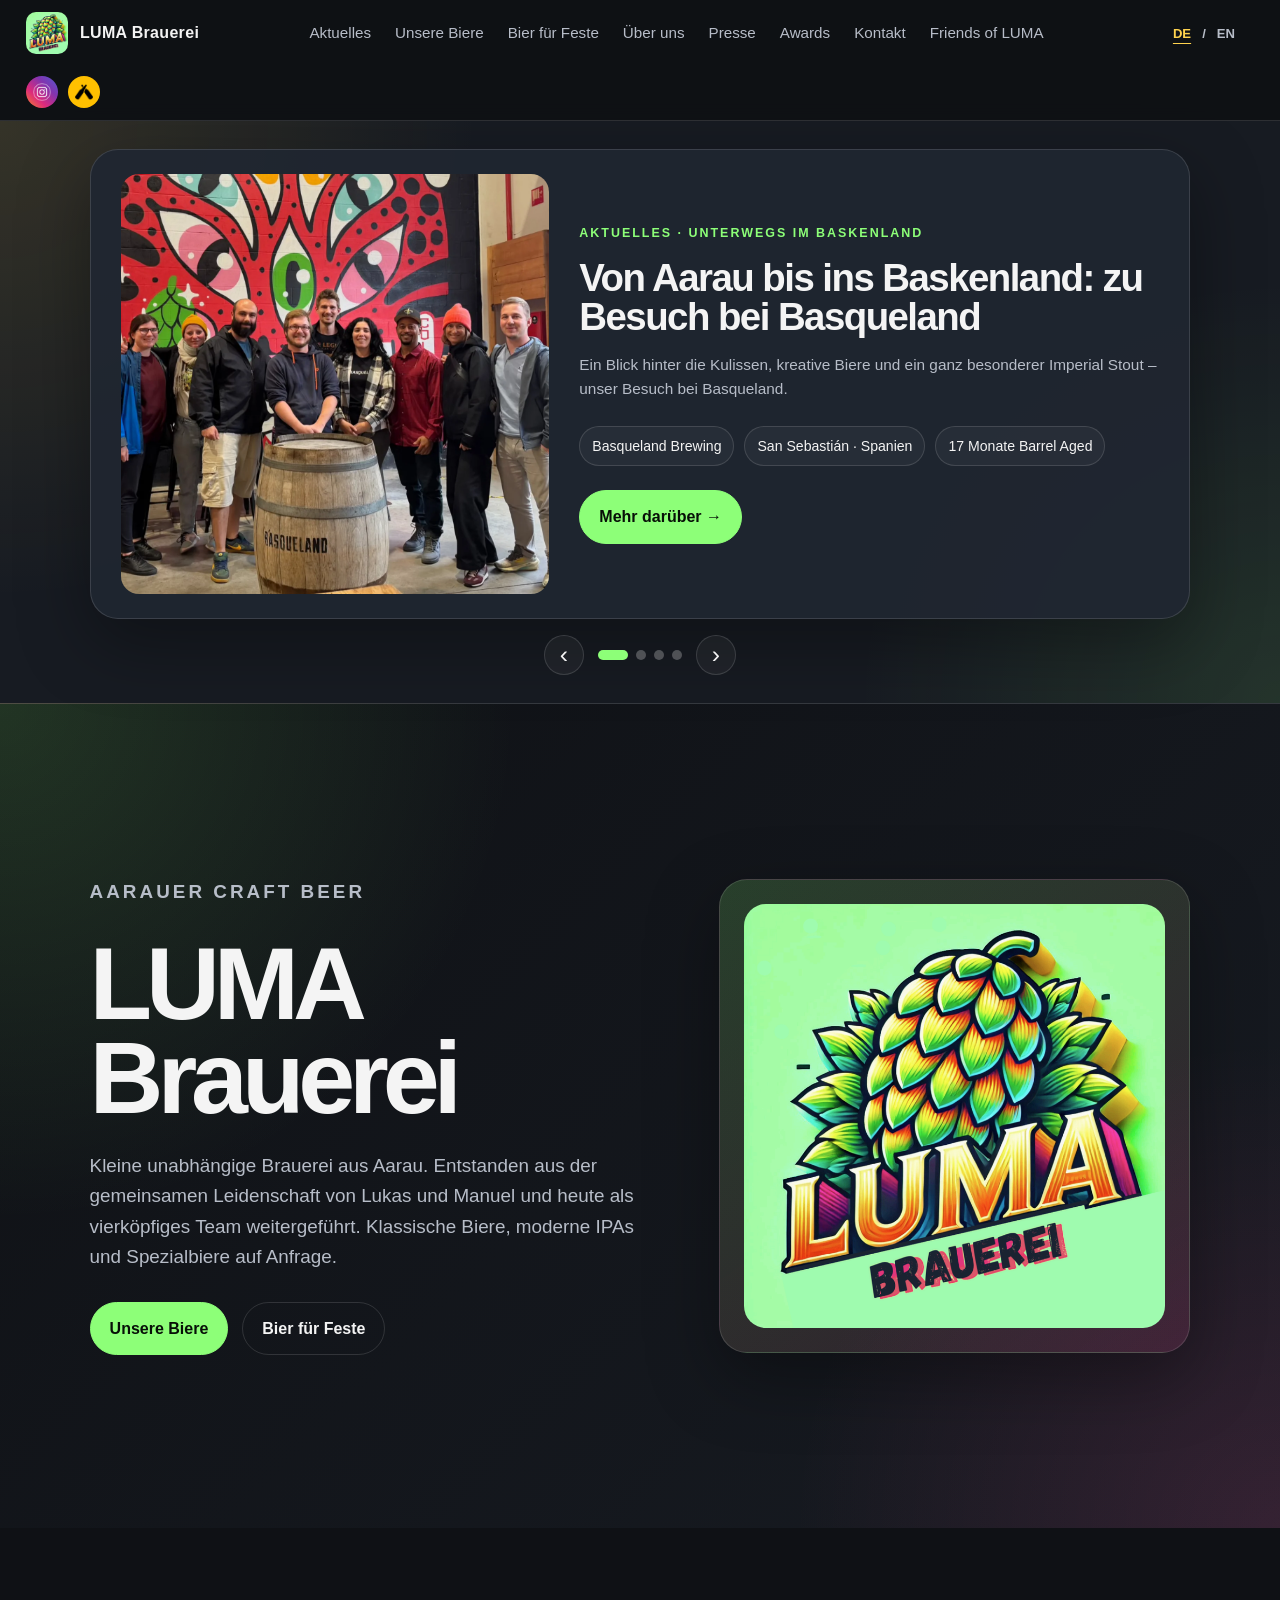
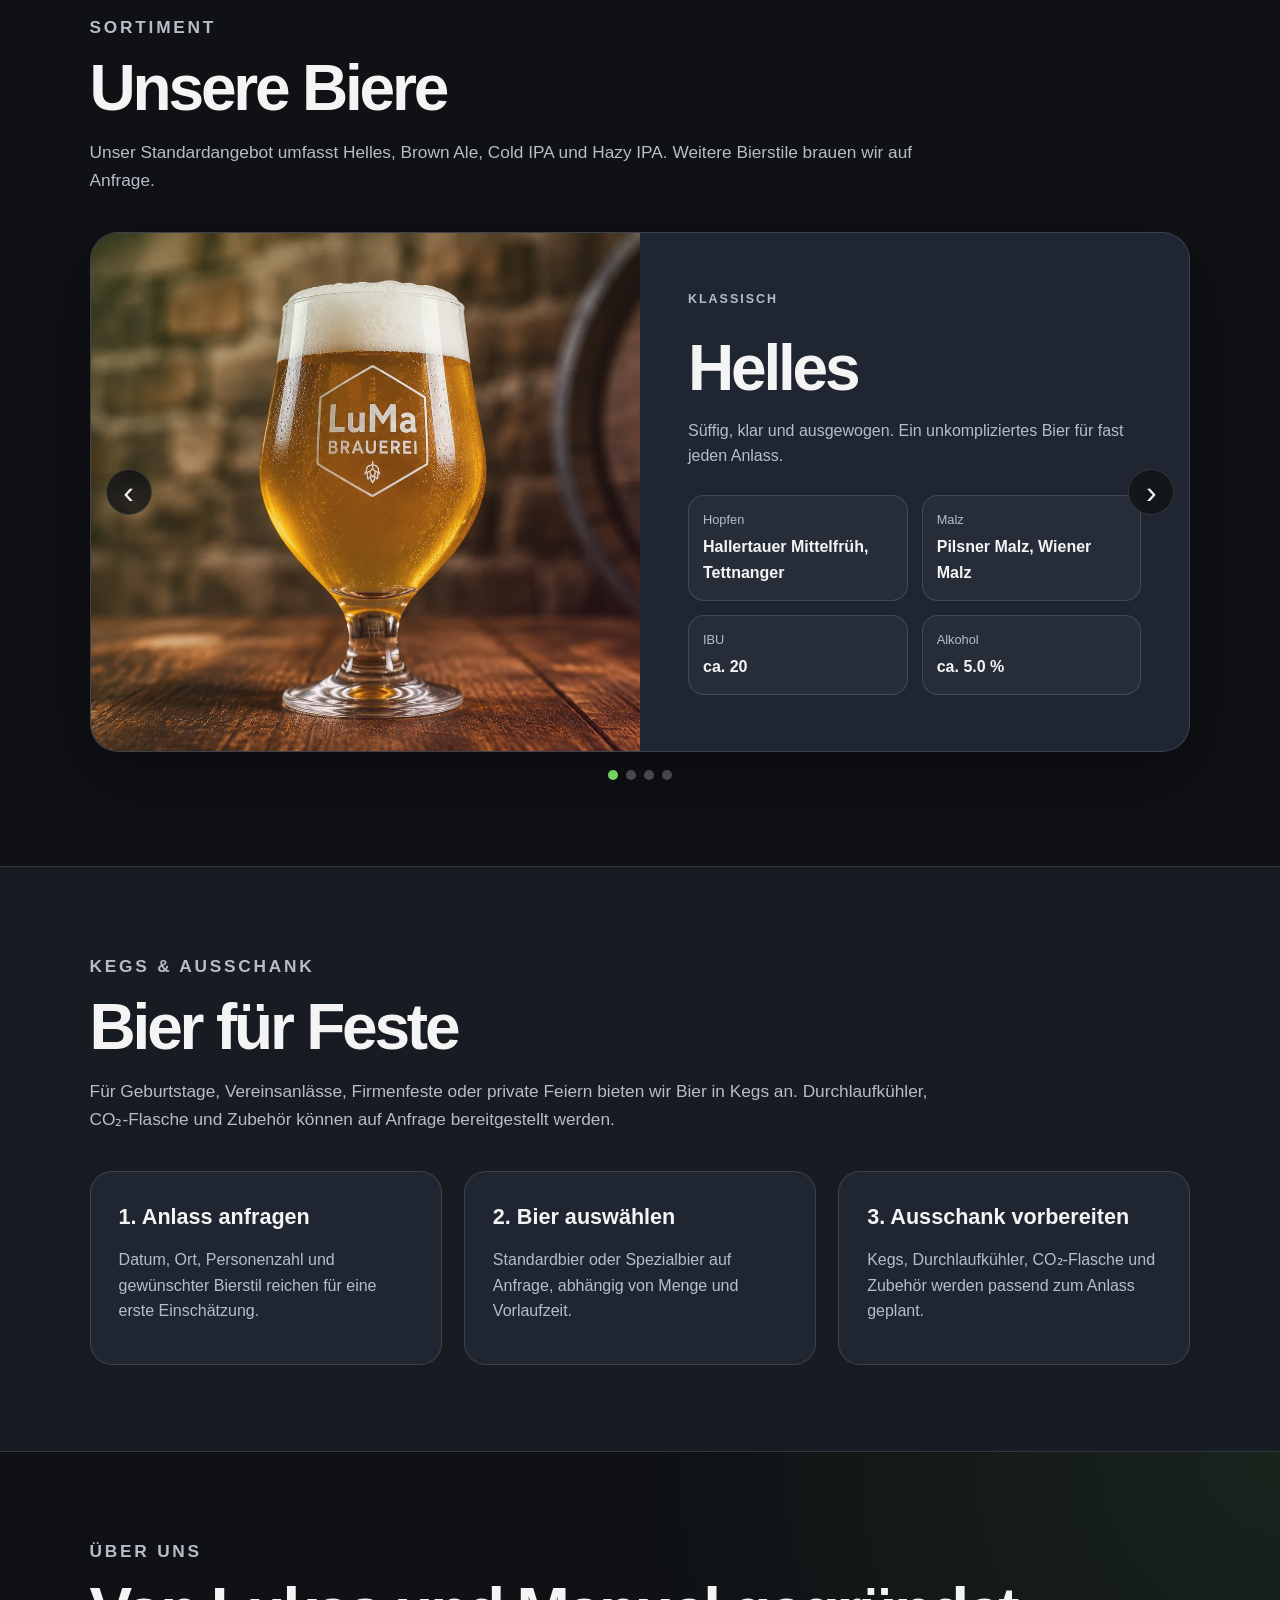
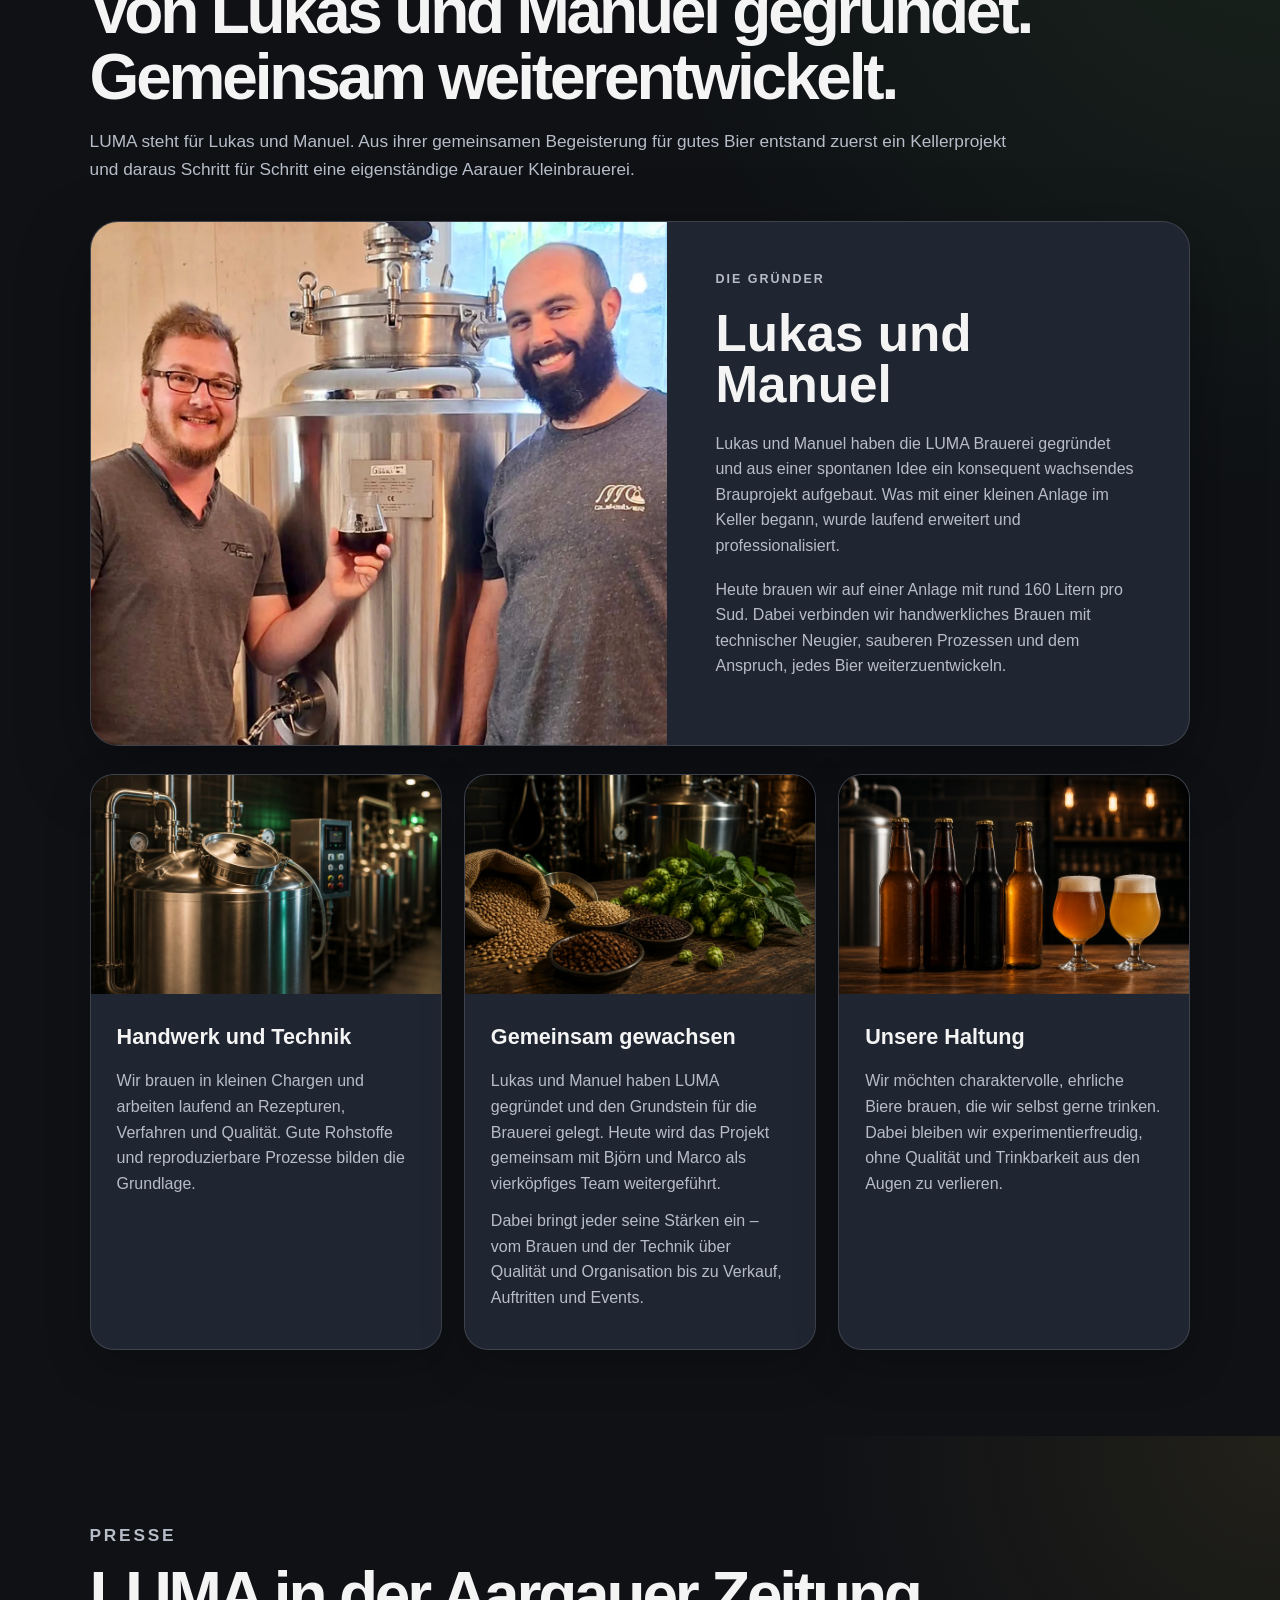
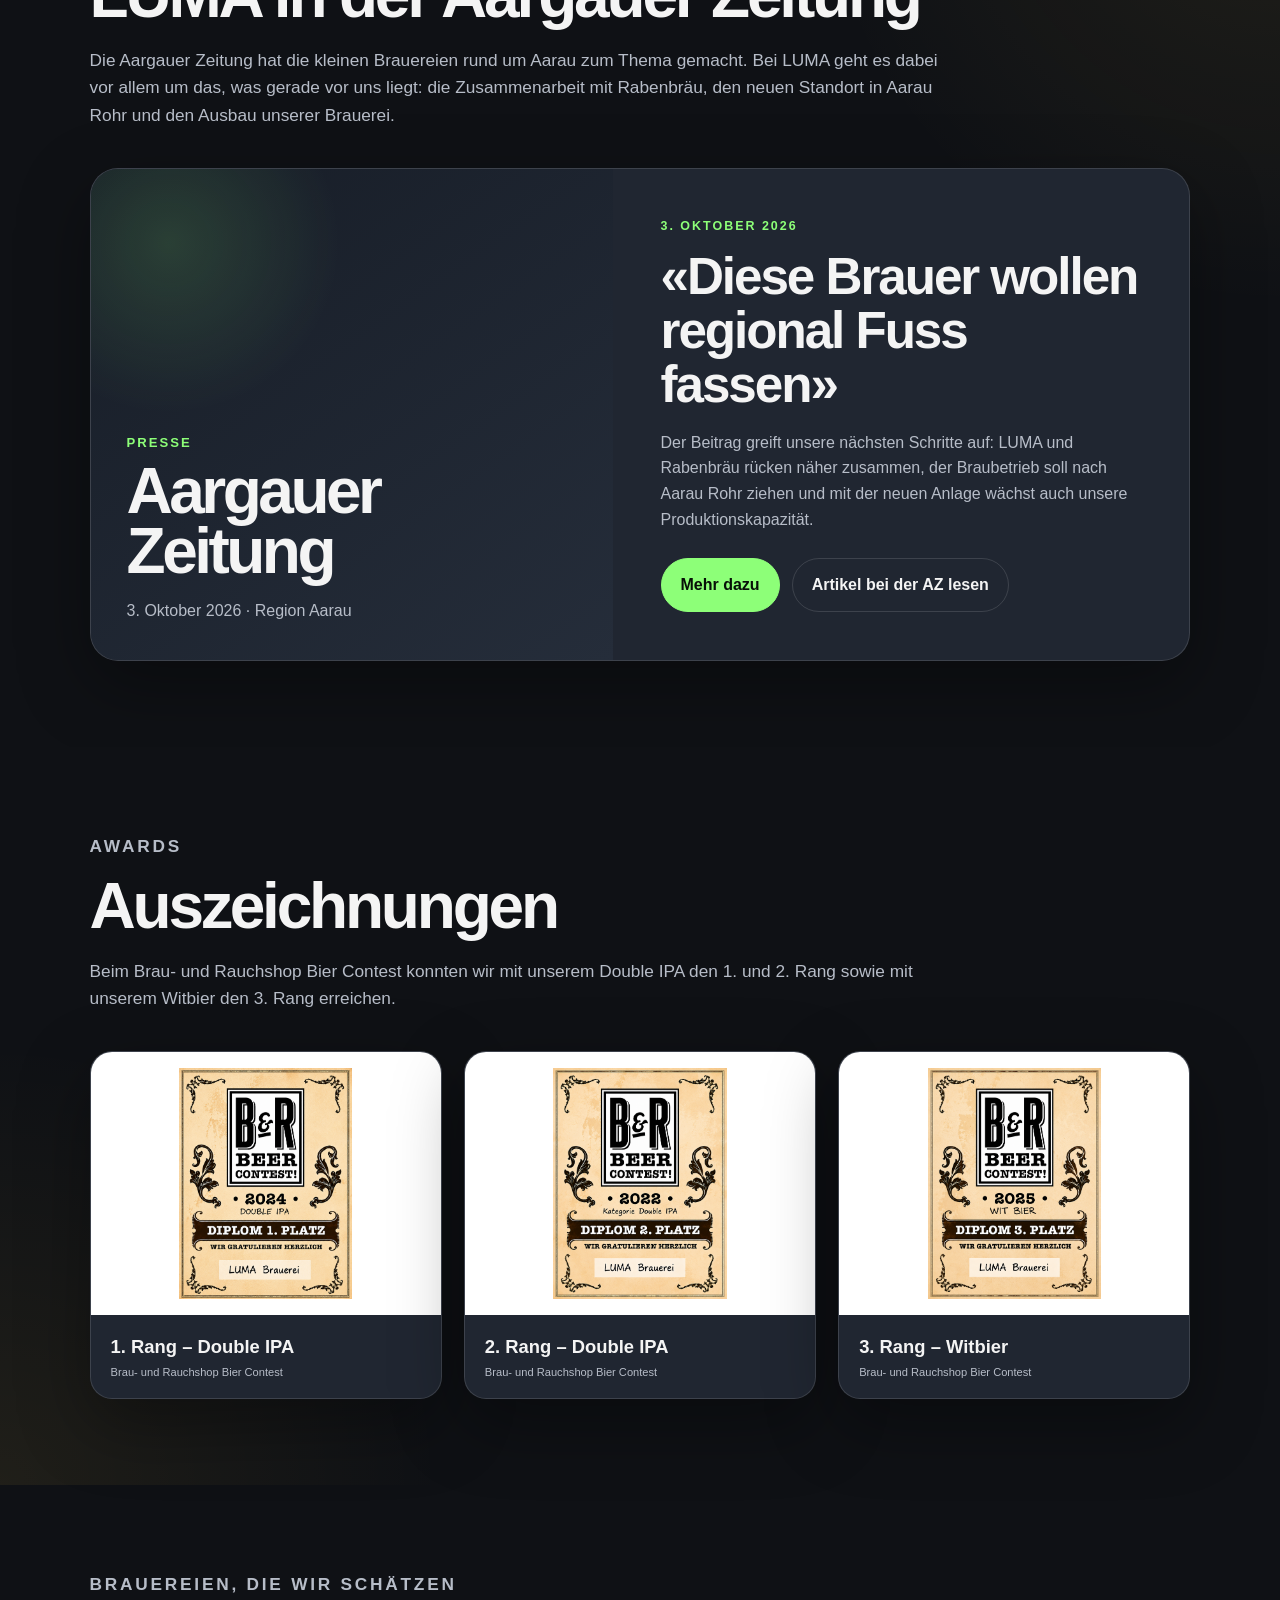
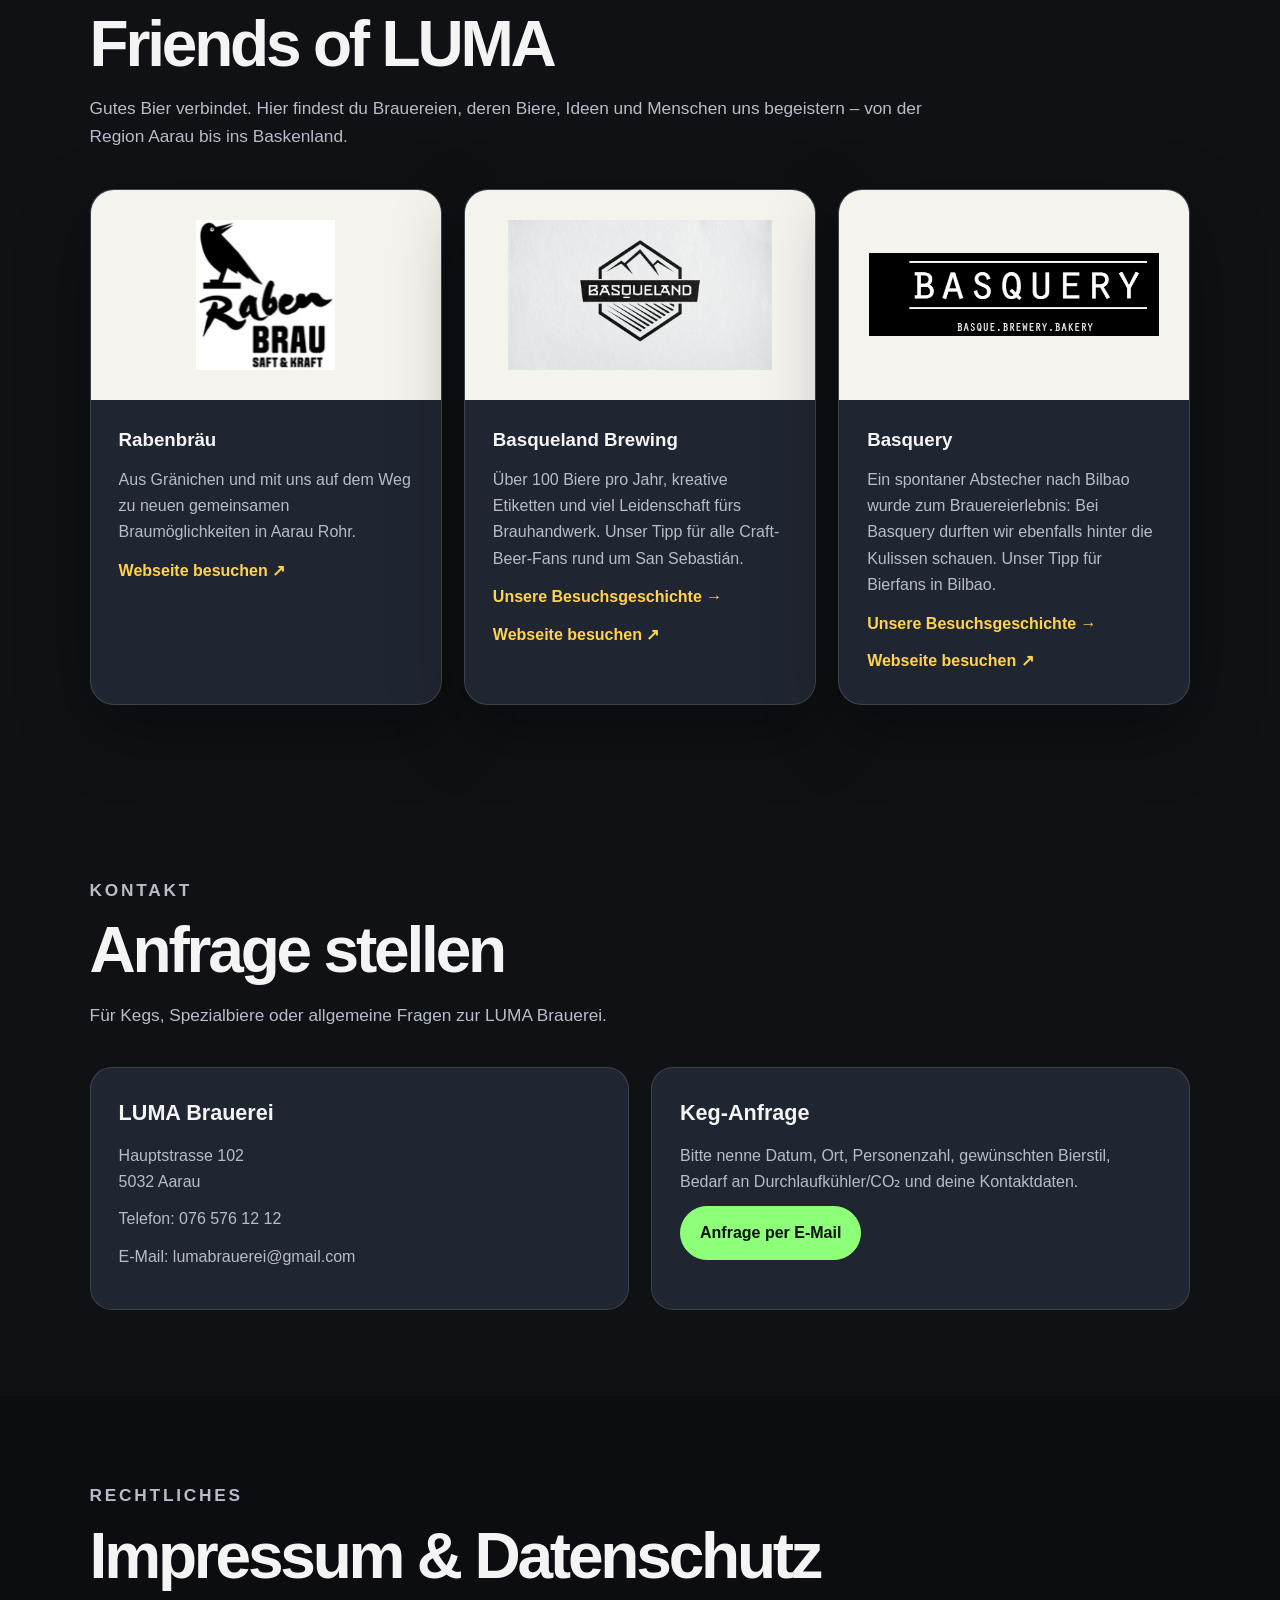
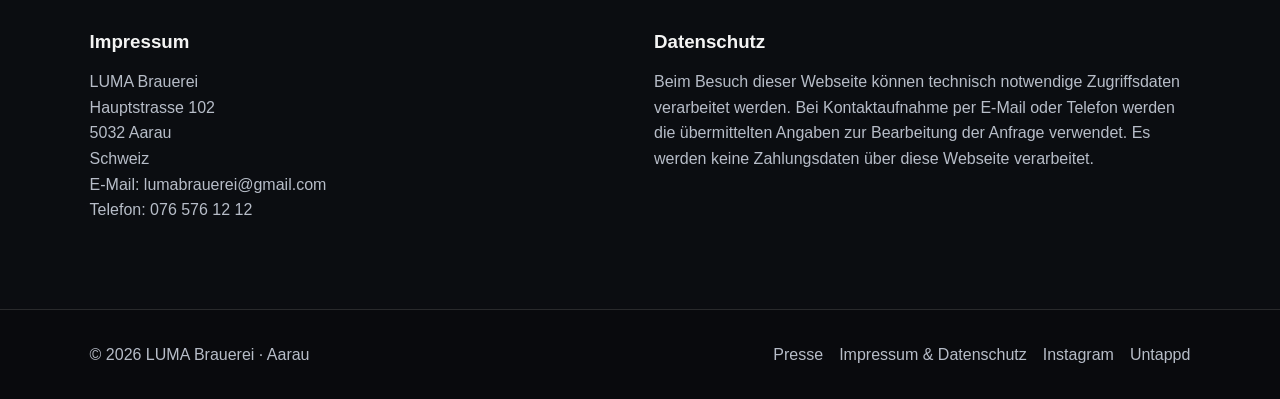
==== commit 4bad1005: "Add Basquery brewery visit and Friends of LUMA" ====
--- a/index.html
+++ b/index.html
@@ -47,7 +47,7 @@
       ]
     }
     </script>
-<link href="assets/css/styles.css?v=7" rel="stylesheet"/>
+<link href="/assets/css/styles.css?v=12" rel="stylesheet"/>
 </head>
 <body>
 <header class="site-header">
@@ -65,7 +65,7 @@
 <a data-en="About us" href="#ueber-uns">Über uns</a>
 <a data-en="Press" href="#presse">Presse</a>
 <a href="#preise">Awards</a>
-<a data-en="Contact" href="#kontakt">Kontakt</a><a href="#friends">Friends of LUMA</a>
+<a data-en="Contact" href="#kontakt">Kontakt</a><a data-de="Friends of LUMA" data-en="Friends of LUMA" href="#friends">Friends of LUMA</a>
 </nav>
 <div aria-label="Sprache / Language" class="language-switch" role="group"><button aria-pressed="true" data-lang="de" type="button">DE</button><span aria-hidden="true">/</span><button aria-pressed="false" data-lang="en" type="button">EN</button></div><div class="social-links">
 <a aria-label="Instagram" class="instagram-link" href="https://www.instagram.com/luma_brauerei/" rel="noopener" target="_blank">
@@ -167,9 +167,6 @@
 <div aria-label="Aktuelles auswählen" class="current-slider-controls">
 <button aria-label="Vorherige Meldung" class="current-slider-arrow" id="prevCurrent" type="button">‹</button>
 <div class="current-slider-dots" id="currentDots">
-
-
-
 <button aria-label="Basqueland-Besuch anzeigen" class="active" data-current-dot="0" type="button"></button><button aria-label="Neue Brauanlage anzeigen" class="" data-current-dot="1" type="button"></button><button aria-label="Pressebericht anzeigen" class="" data-current-dot="2" type="button"></button><button aria-label="Aarauer Bierwanderung anzeigen" class="" data-current-dot="3" type="button"></button></div>
 <button aria-label="Nächste Meldung" class="current-slider-arrow" id="nextCurrent" type="button">›</button>
 </div>
@@ -512,7 +509,7 @@
 <!-- =====================================================
              KONTAKT
              ===================================================== -->
-<section class="section friends-section" id="friends"><div class="section-head"><p class="eyebrow" data-en="Breweries we appreciate">Brauereien, die wir schätzen</p><h2>Friends of LUMA</h2><p data-en="Great beer brings people together. Discover breweries whose beers, ideas and people inspire us – from the Aarau region to the Basque Country.">Gutes Bier verbindet. Hier findest du Brauereien, deren Biere, Ideen und Menschen uns begeistern – von der Region Aarau bis ins Baskenland.</p></div><div class="friends-grid"><article class="friend-card"><div class="friend-logo"><img alt="Rabenbräu Logo" loading="lazy" src="assets/images/friends/rabenbraeu-logo.webp"/></div><div class="friend-info"><h3>Rabenbräu</h3><p data-en="From Gränichen, joining us as we work towards new shared brewing facilities in Aarau Rohr.">Aus Gränichen und mit uns auf dem Weg zu neuen gemeinsamen Braumöglichkeiten in Aarau Rohr.</p><a class="friend-link" data-en="Visit website ↗" href="https://www.rabenbrau.ch/" rel="noopener noreferrer" target="_blank">Webseite besuchen ↗</a></div></article><article class="friend-card"><div class="friend-logo"><img alt="Basqueland Brewing Logo" loading="lazy" src="assets/images/friends/basqueland-logo.webp"/></div><div class="friend-info"><h3>Basqueland Brewing</h3><p data-en="More than 100 beers a year, creative labels and a passion for brewing. Our recommendation for craft beer fans visiting San Sebastián.">Über 100 Biere pro Jahr, kreative Etiketten und viel Leidenschaft fürs Brauhandwerk. Unser Tipp für alle Craft-Beer-Fans rund um San Sebastián.</p><a class="friend-link" data-en="Our visit →" href="basqueland/">Unsere Besuchsgeschichte →</a><a class="friend-link" data-en="Visit website ↗" href="https://basquebeer.com/" rel="noopener noreferrer" target="_blank">Webseite besuchen ↗</a></div></article></div></section><section class="section" id="kontakt">
+<section class="section friends-section" id="friends"><div class="section-head"><p class="eyebrow" data-en="Breweries we appreciate">Brauereien, die wir schätzen</p><h2>Friends of LUMA</h2><p data-en="Great beer brings people together. Discover breweries whose beers, ideas and people inspire us – from the Aarau region to the Basque Country.">Gutes Bier verbindet. Hier findest du Brauereien, deren Biere, Ideen und Menschen uns begeistern – von der Region Aarau bis ins Baskenland.</p></div><div class="friends-grid"><article class="friend-card"><div class="friend-logo"><img alt="Rabenbräu Logo" loading="lazy" src="assets/images/friends/rabenbraeu-logo.webp"/></div><div class="friend-info"><h3>Rabenbräu</h3><p data-en="From Gränichen, joining us as we work towards new shared brewing facilities in Aarau Rohr.">Aus Gränichen und mit uns auf dem Weg zu neuen gemeinsamen Braumöglichkeiten in Aarau Rohr.</p><a class="friend-link" data-en="Visit website ↗" href="https://www.rabenbrau.ch/" rel="noopener noreferrer" target="_blank">Webseite besuchen ↗</a></div></article><article class="friend-card"><div class="friend-logo"><img alt="Basqueland Brewing Logo" loading="lazy" src="assets/images/friends/basqueland-logo.webp"/></div><div class="friend-info"><h3>Basqueland Brewing</h3><p data-en="More than 100 beers a year, creative labels and a passion for brewing. Our recommendation for craft beer fans visiting San Sebastián.">Über 100 Biere pro Jahr, kreative Etiketten und viel Leidenschaft fürs Brauhandwerk. Unser Tipp für alle Craft-Beer-Fans rund um San Sebastián.</p><a class="friend-link" data-en="Our visit →" href="basqueland/">Unsere Besuchsgeschichte →</a><a class="friend-link" data-en="Visit website ↗" href="https://basquebeer.com/" rel="noopener noreferrer" target="_blank">Webseite besuchen ↗</a></div></article><article class="friend-card"><div class="friend-logo"><img alt="Basquery Brewery Logo" loading="lazy" src="assets/images/friends/basquery-logo.webp"/></div><div class="friend-info"><h3>Basquery</h3><p data-de="Ein spontaner Abstecher nach Bilbao wurde zum Brauereierlebnis: Bei Basquery durften wir ebenfalls hinter die Kulissen schauen. Unser Tipp für Bierfans in Bilbao." data-en="A spontaneous stop in Bilbao turned into another brewery experience: Basquery gave us a look behind the scenes, too. Our tip for beer lovers visiting Bilbao.">Ein spontaner Abstecher nach Bilbao wurde zum Brauereierlebnis: Bei Basquery durften wir ebenfalls hinter die Kulissen schauen. Unser Tipp für Bierfans in Bilbao.</p><a class="friend-link" data-de="Unsere Besuchsgeschichte →" data-en="Our visit →" href="basqueland/#basquery">Unsere Besuchsgeschichte →</a><a class="friend-link" data-de="Webseite besuchen ↗" data-en="Visit website ↗" href="https://www.basquery.com/" rel="noopener noreferrer" target="_blank">Webseite besuchen ↗</a></div></article></div></section><section class="section" id="kontakt">
 <div class="section-head">
 <p class="eyebrow" data-en="Contact">
                     Kontakt
@@ -655,6 +652,6 @@
             </a>
 </div>
 </footer>
-<script defer="" src="assets/js/main.js?v=4"></script>
+<script defer="" src="/assets/js/main.js?v=10"></script>
 </body>
 </html>
--- a/assets/css/styles.css
+++ b/assets/css/styles.css
@@ -1706,3 +1706,6 @@
 .basqueland-gallery figure.gallery-wide{grid-column:span 2}.basqueland-gallery figure.gallery-wide img{height:400px;object-position:center 45%}
 .basqueland-gallery figcaption{padding:12px 18px;color:var(--muted);font-size:.92rem}
 @media(max-width:760px){.friends-grid,.top-event-basqueland,.basqueland-gallery{grid-template-columns:1fr}.basqueland-gallery figure.gallery-wide{grid-column:span 1}.basqueland-gallery figure.gallery-wide img{height:260px}.basqueland-feature-photo{min-height:220px;height:240px}.language-switch{margin:0 4px}.friend-logo{height:170px}}
+
+/* Three Friends of LUMA cards */
+@media(min-width:900px){.friends-grid{grid-template-columns:repeat(3,minmax(0,1fr))}}
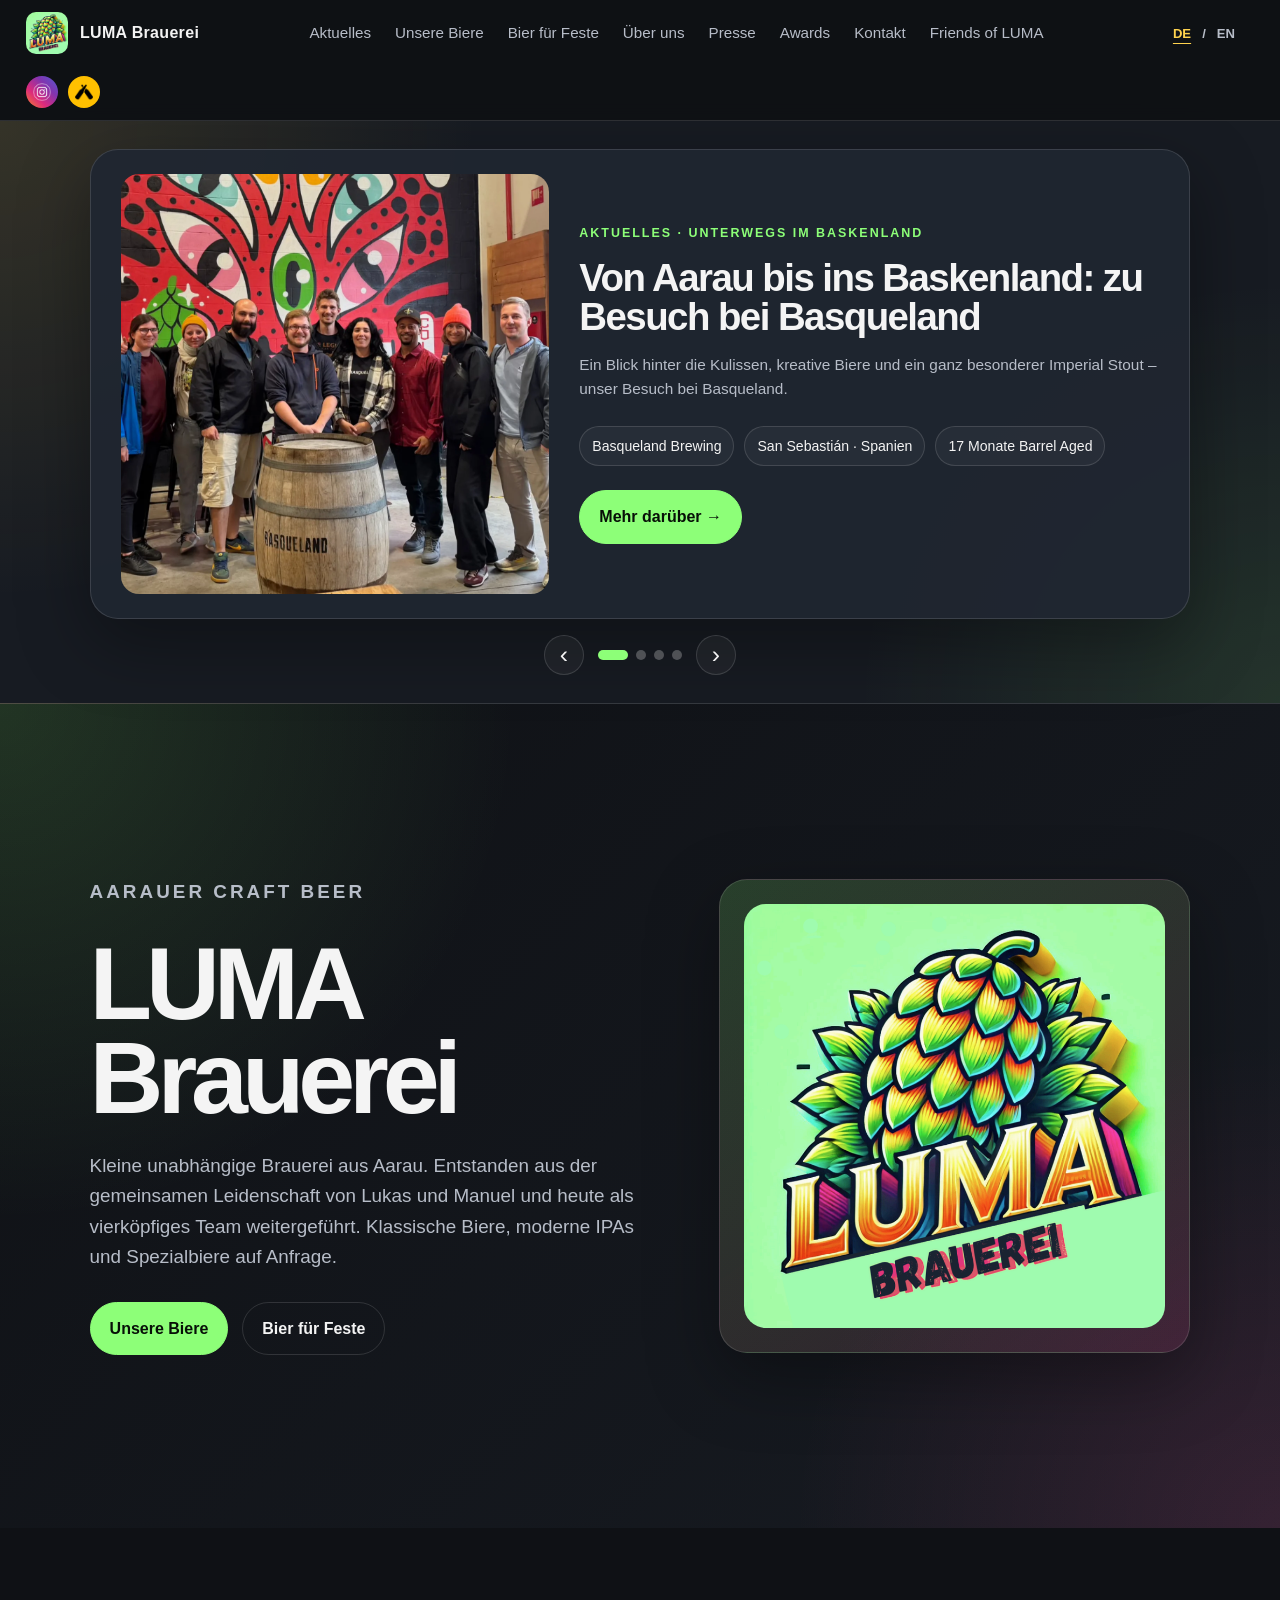
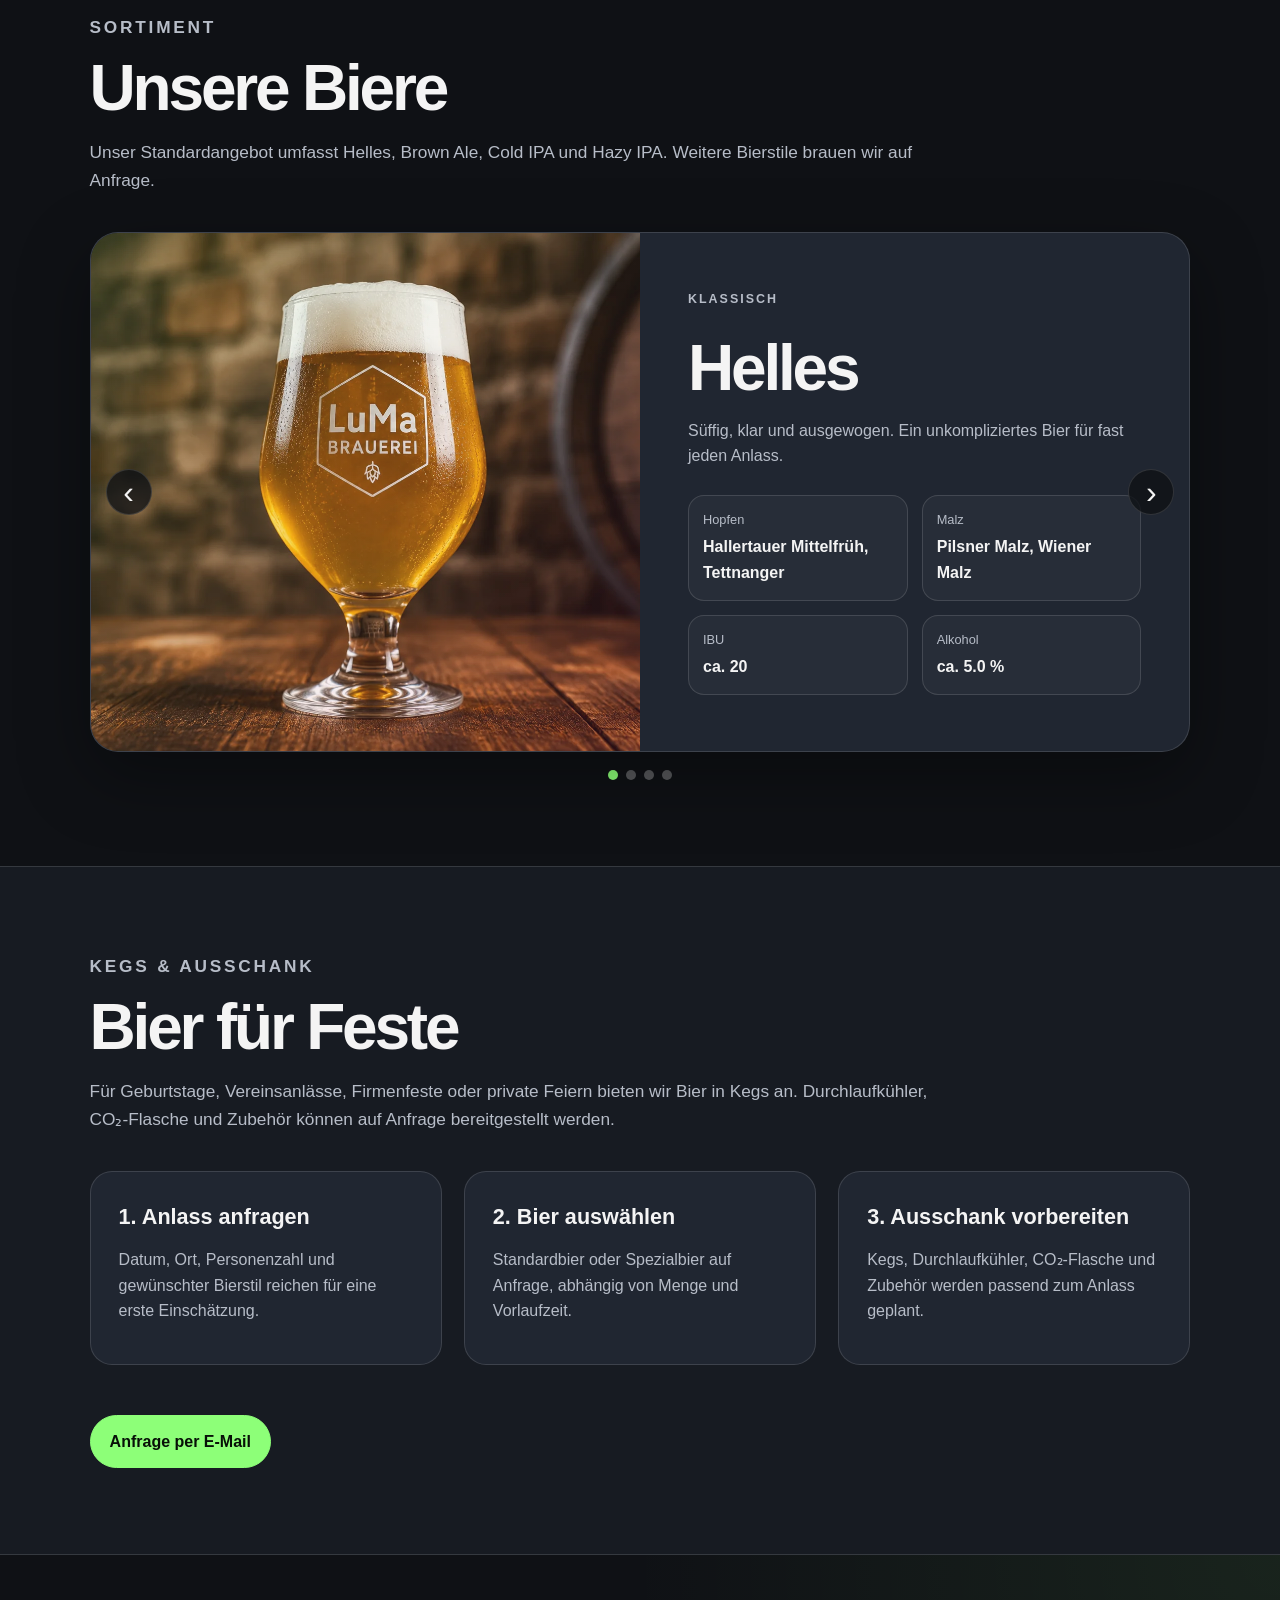
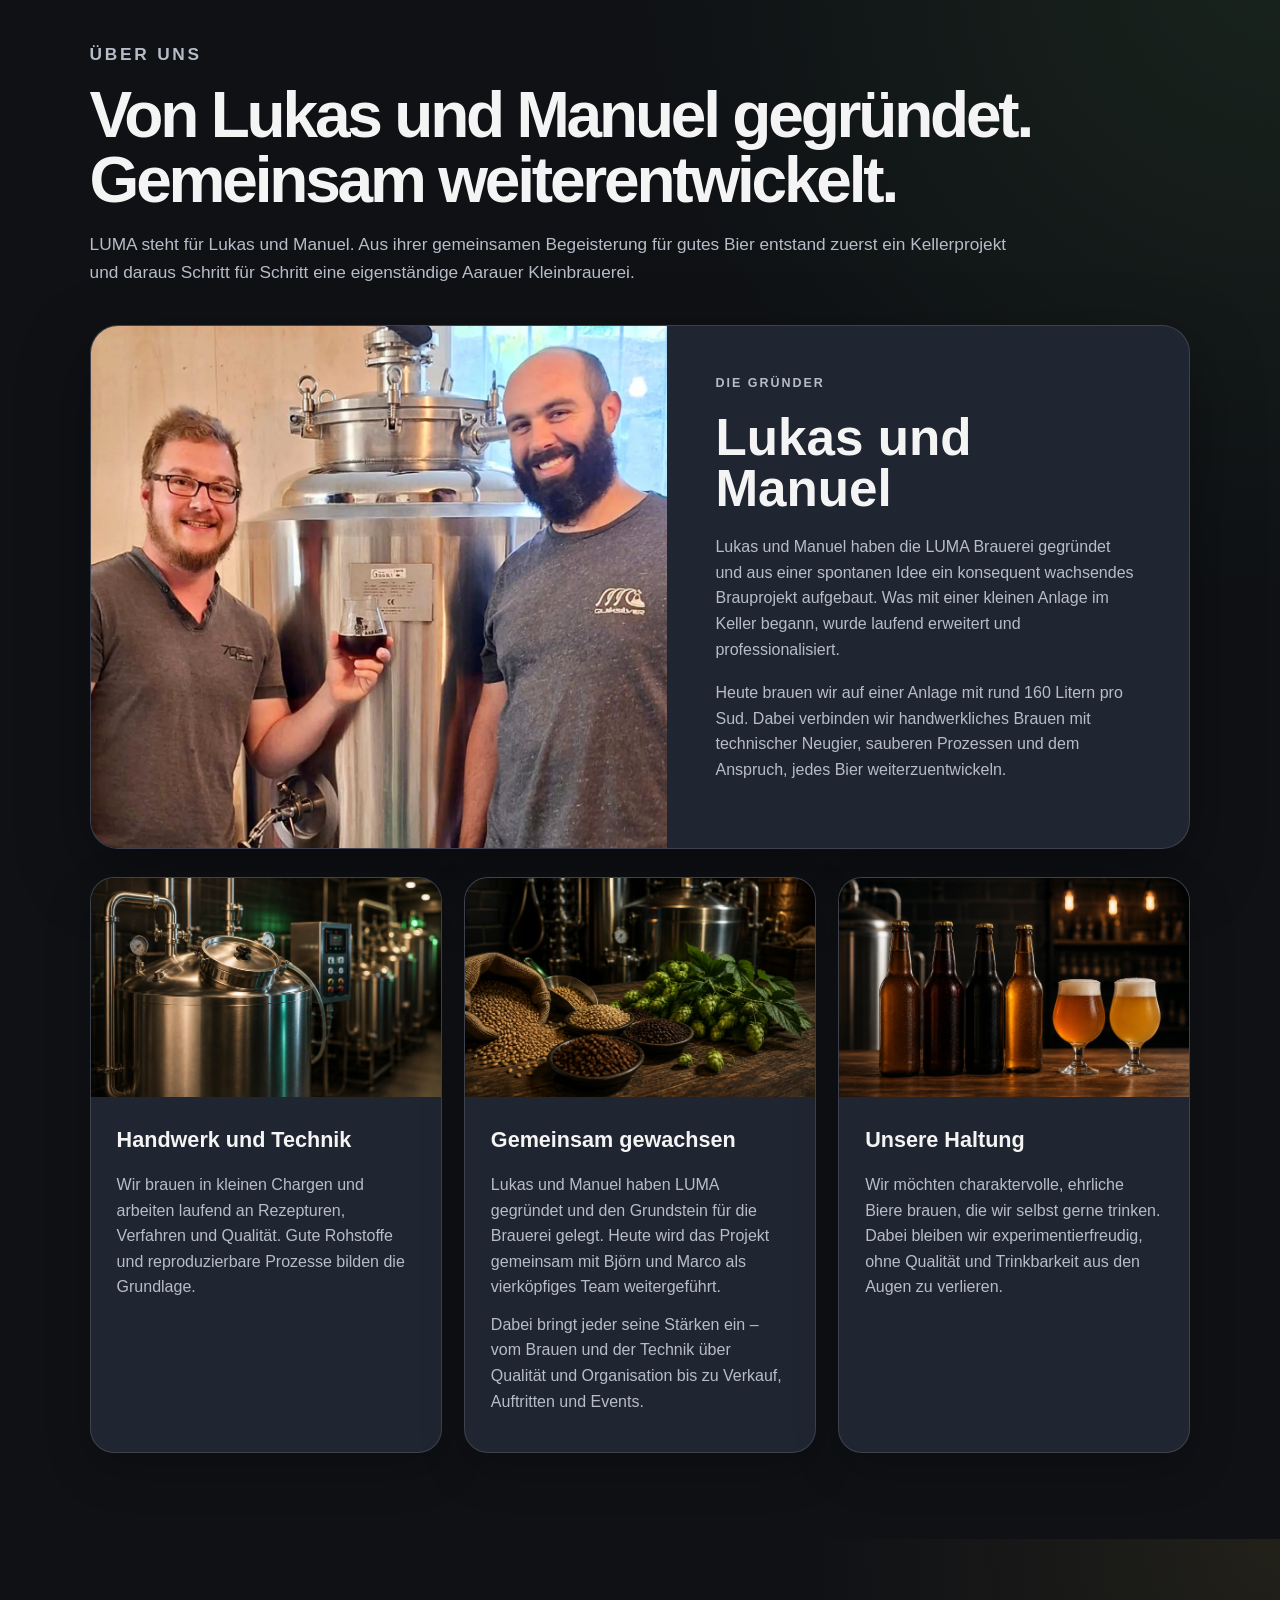
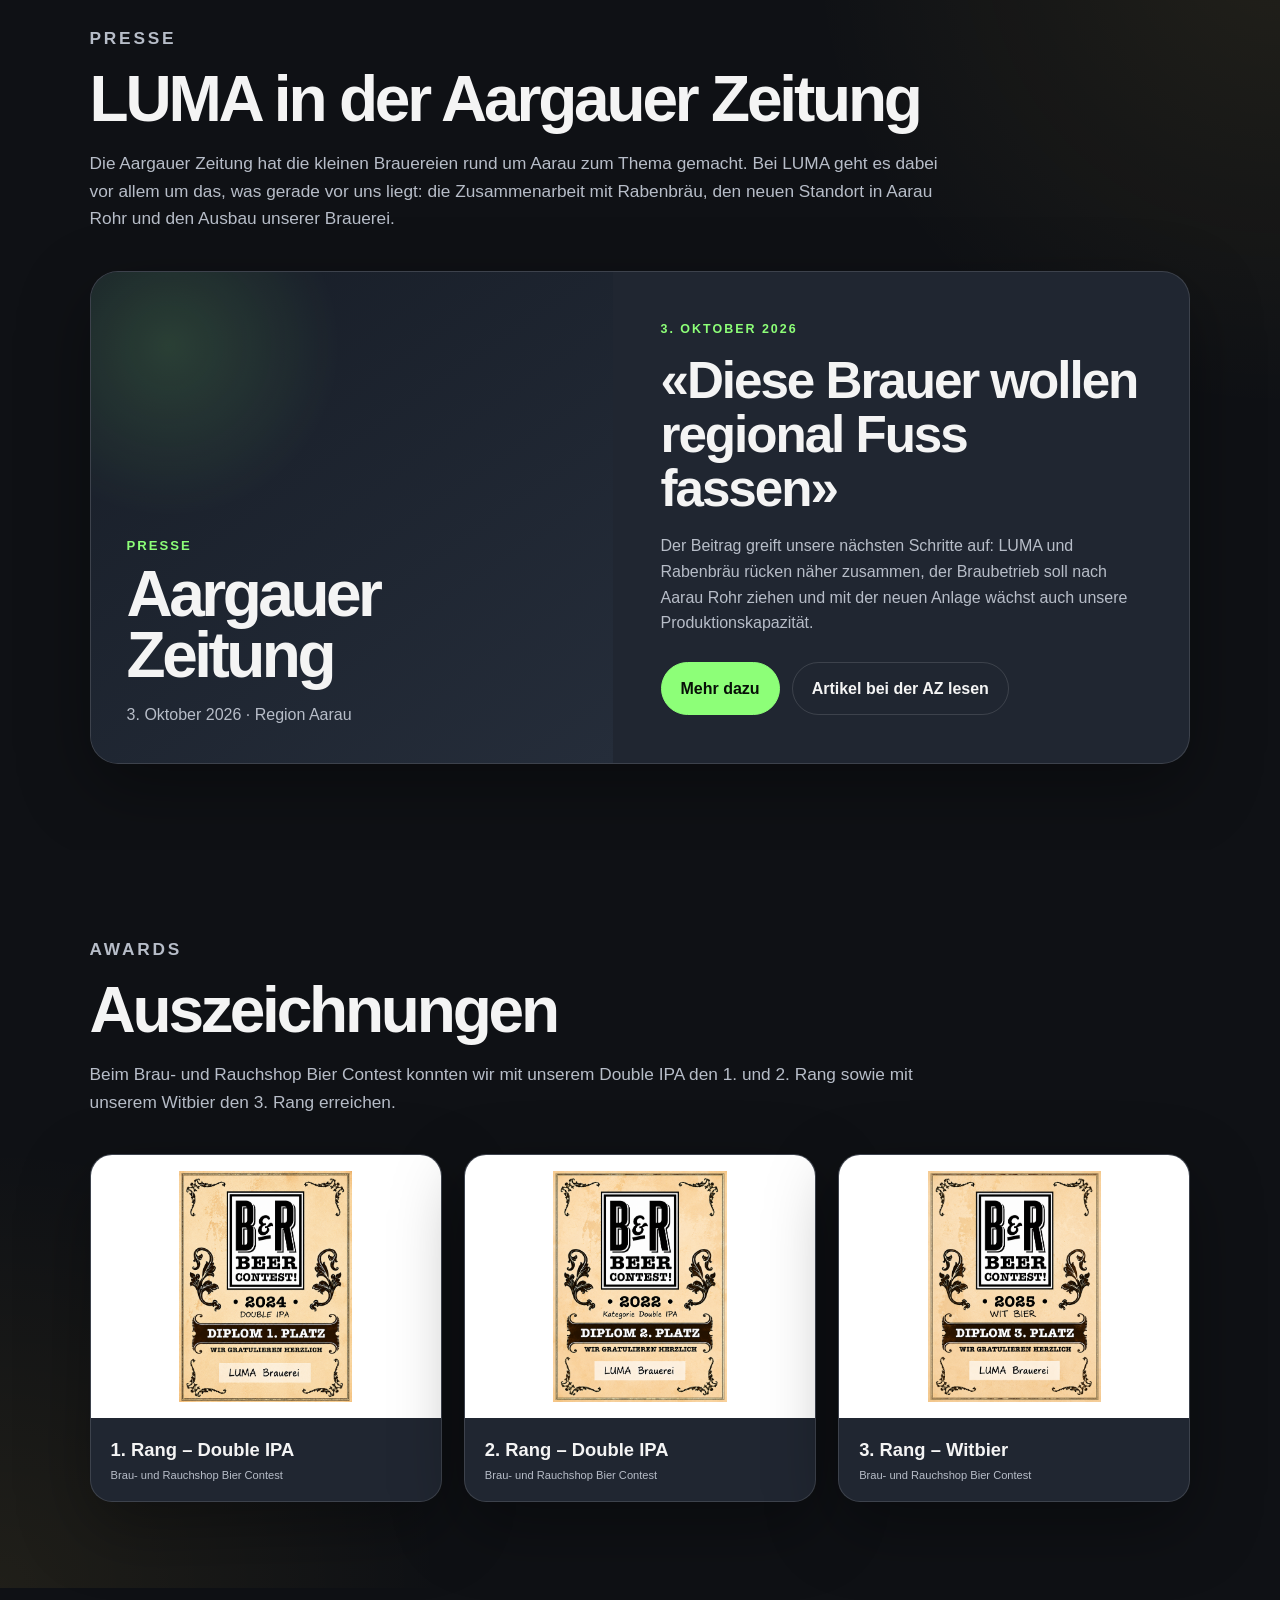
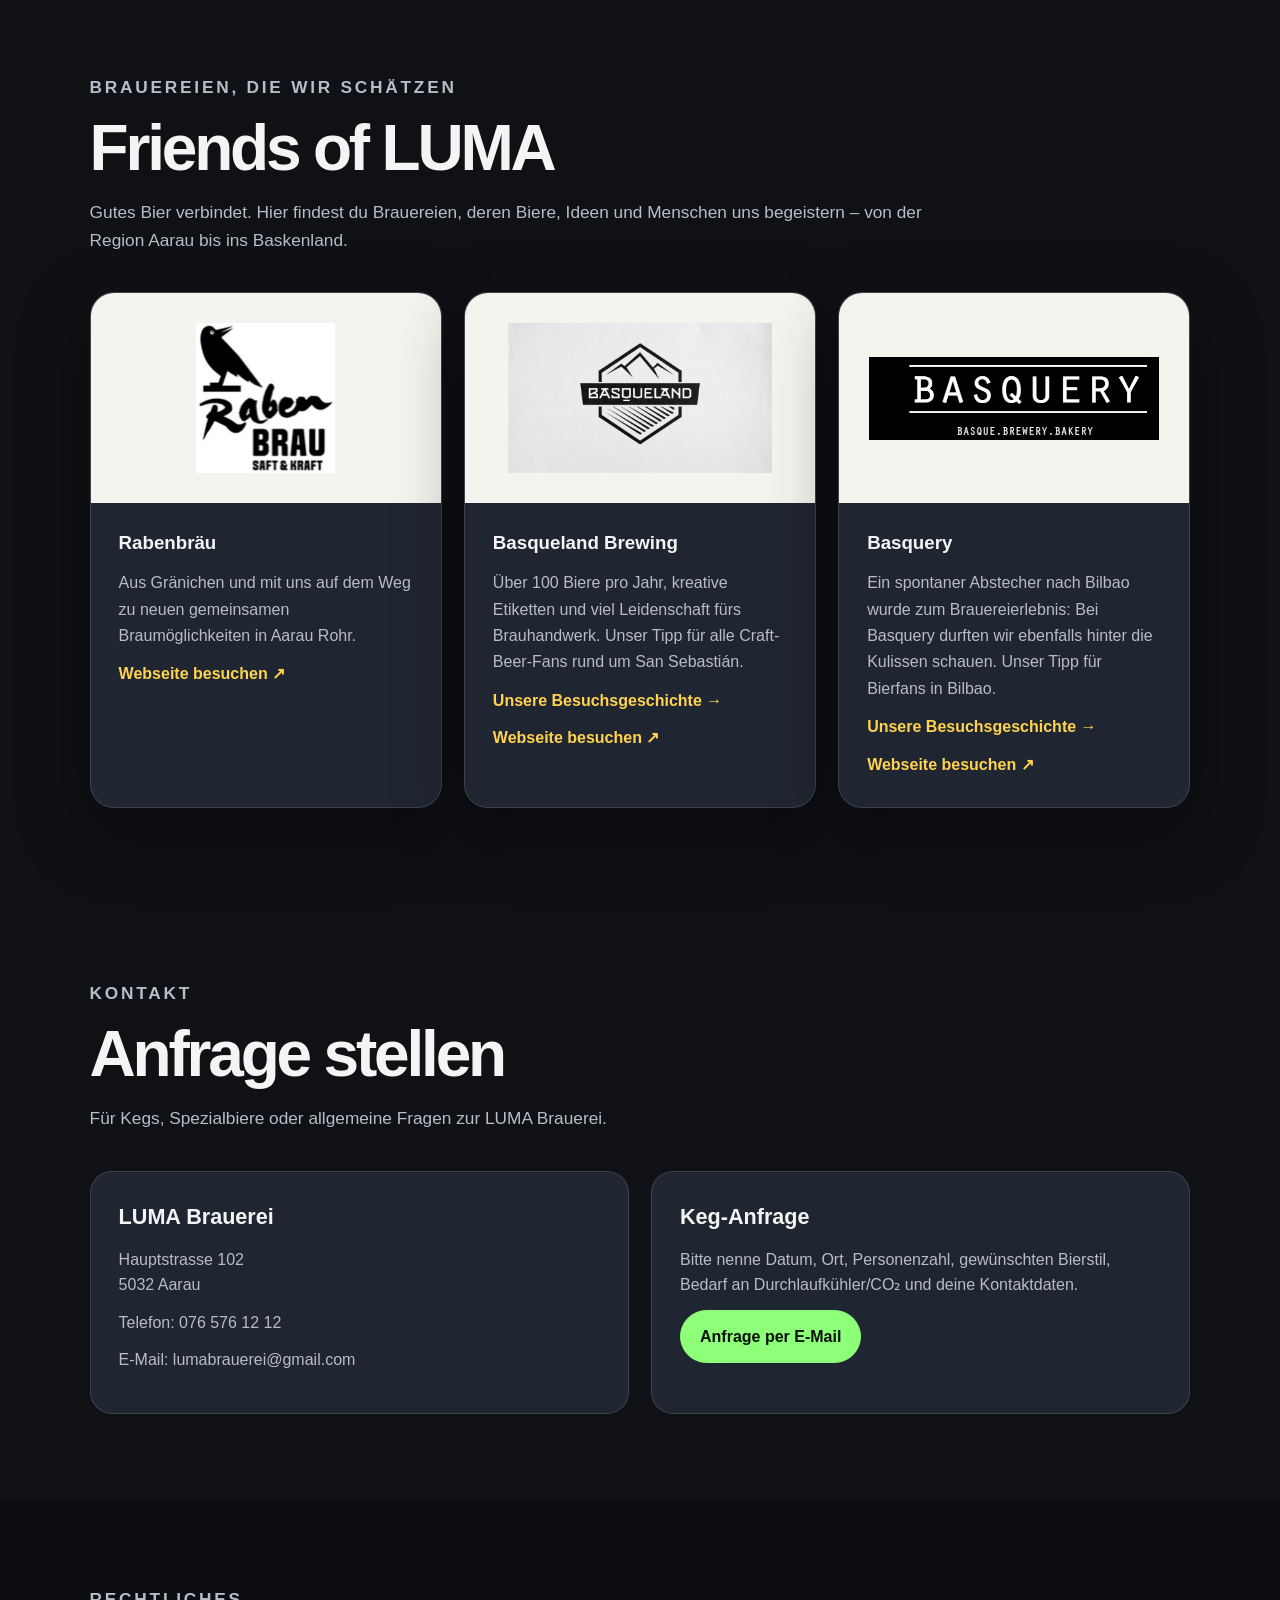
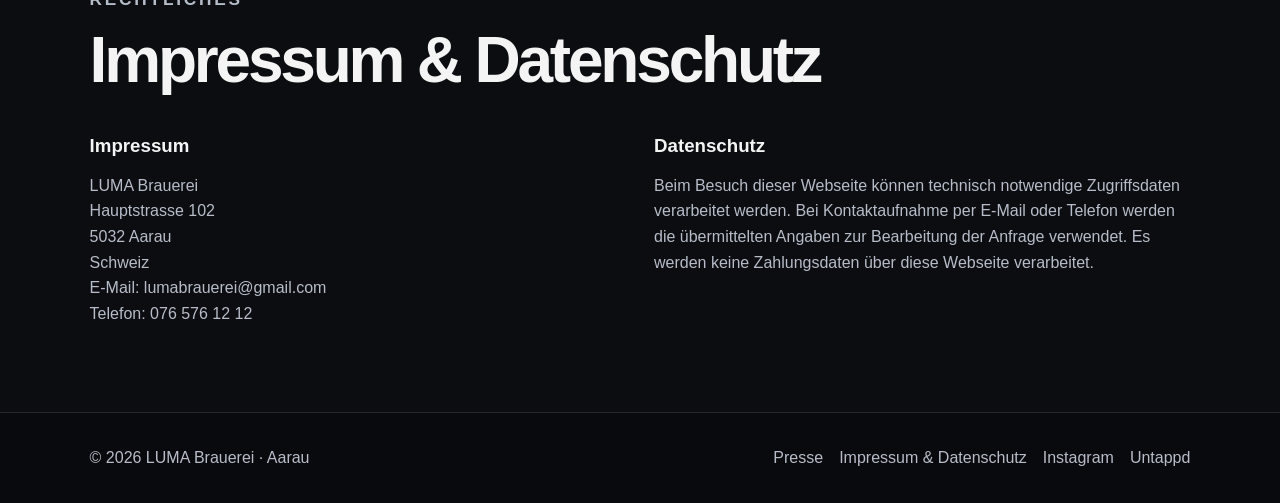
==== commit 7d517f5b: "Add keg inquiry button to beer events section" ====
--- a/index.html
+++ b/index.html
@@ -306,7 +306,9 @@
                         Kegs, Durchlaufkühler, CO₂-Flasche und Zubehör
                         werden passend zum Anlass geplant.
                     </p>
-</div>
+</div><div style="margin-top: 28px;"><a class="btn btn-primary" data-en="Enquire by email" href="mailto:lumabrauerei@gmail.com?subject=Keg-Anfrage%20LUMA%20Brauerei">
+                        Anfrage per E-Mail
+                    </a></div>
 </div>
 </section>
 <!-- =====================================================
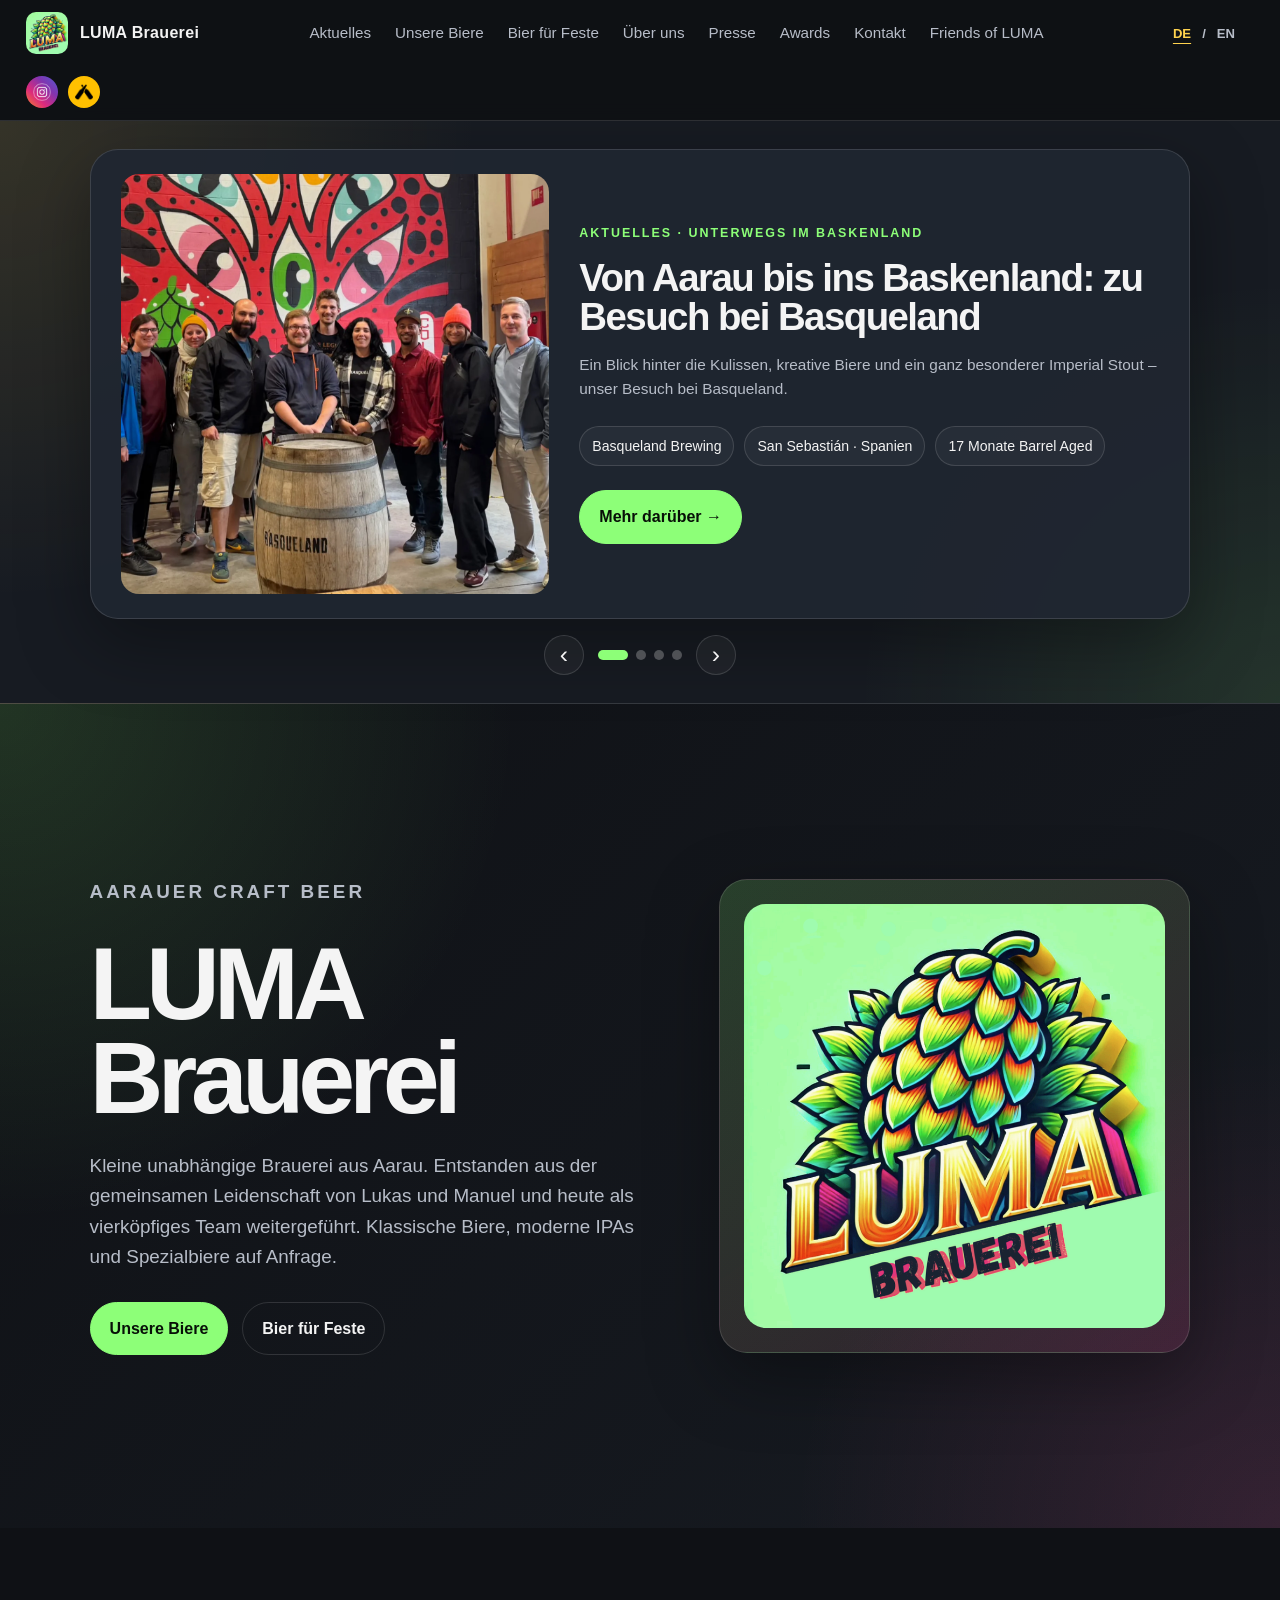
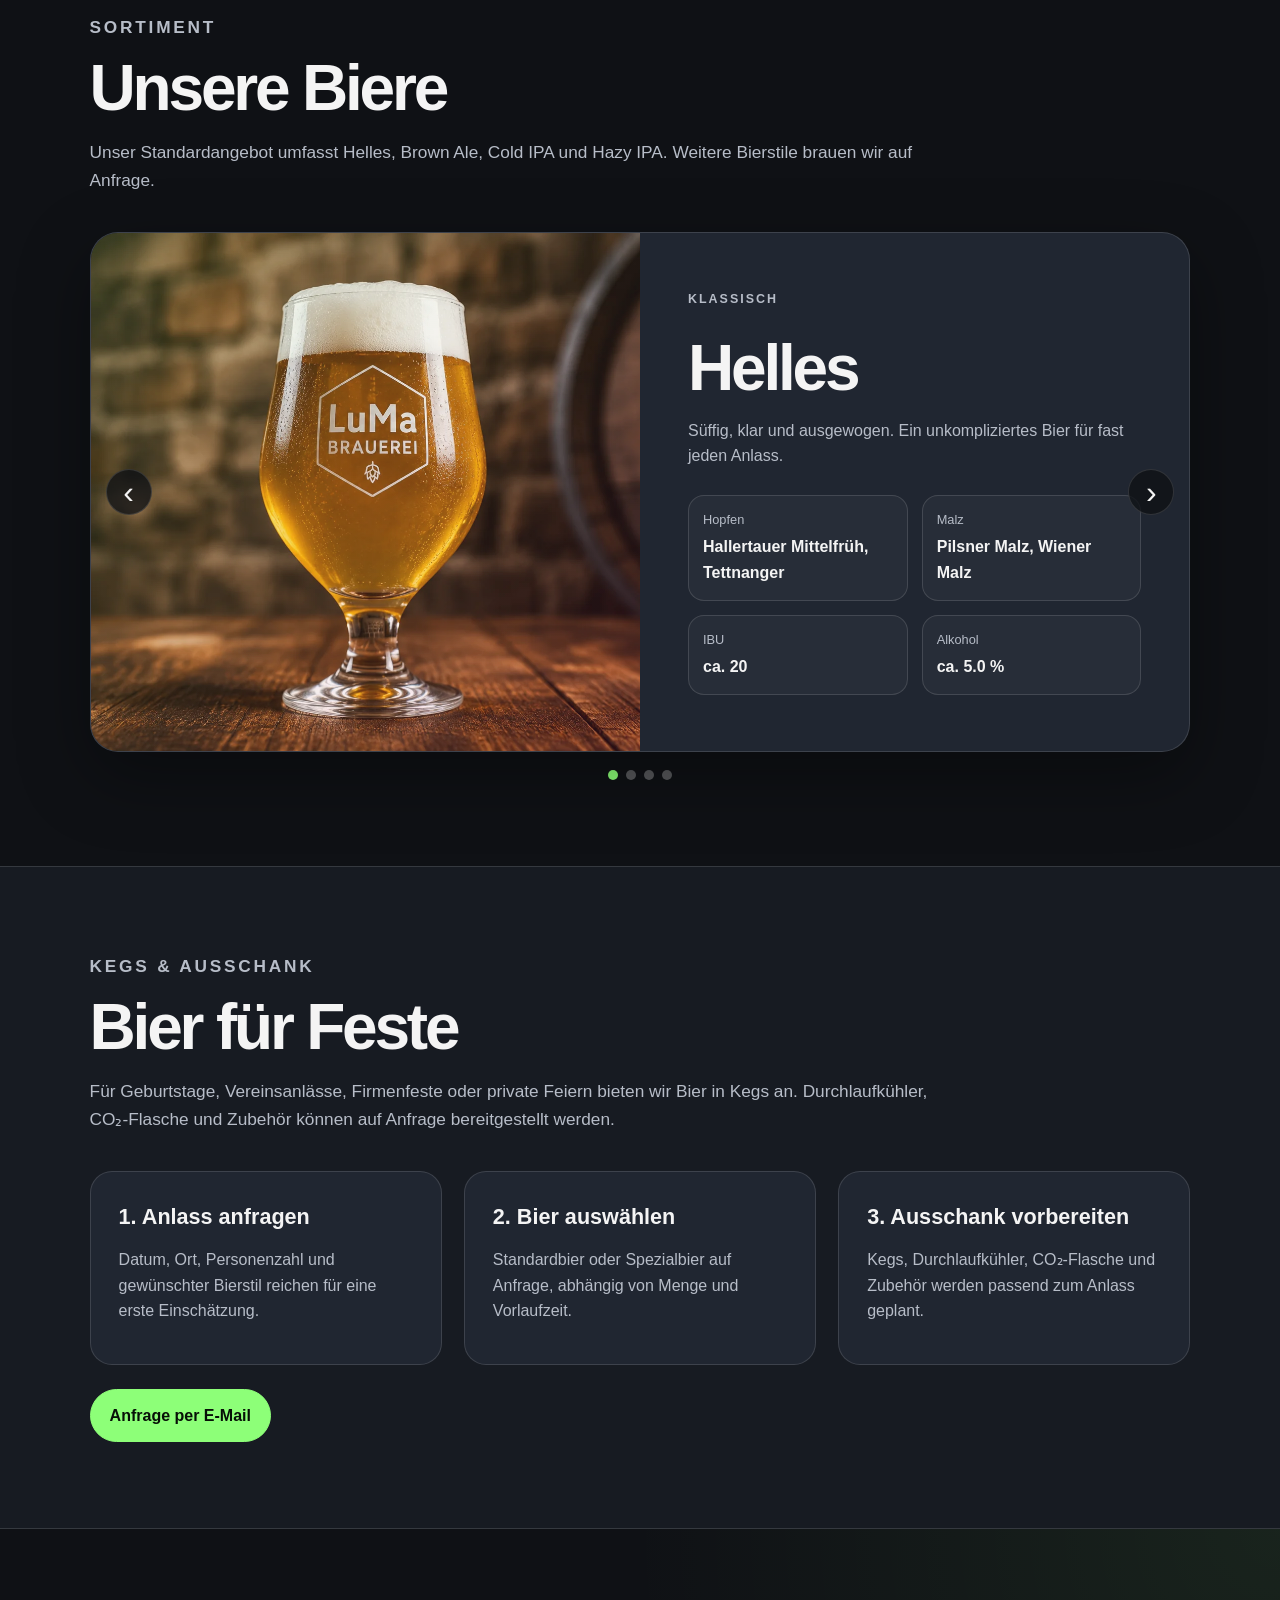
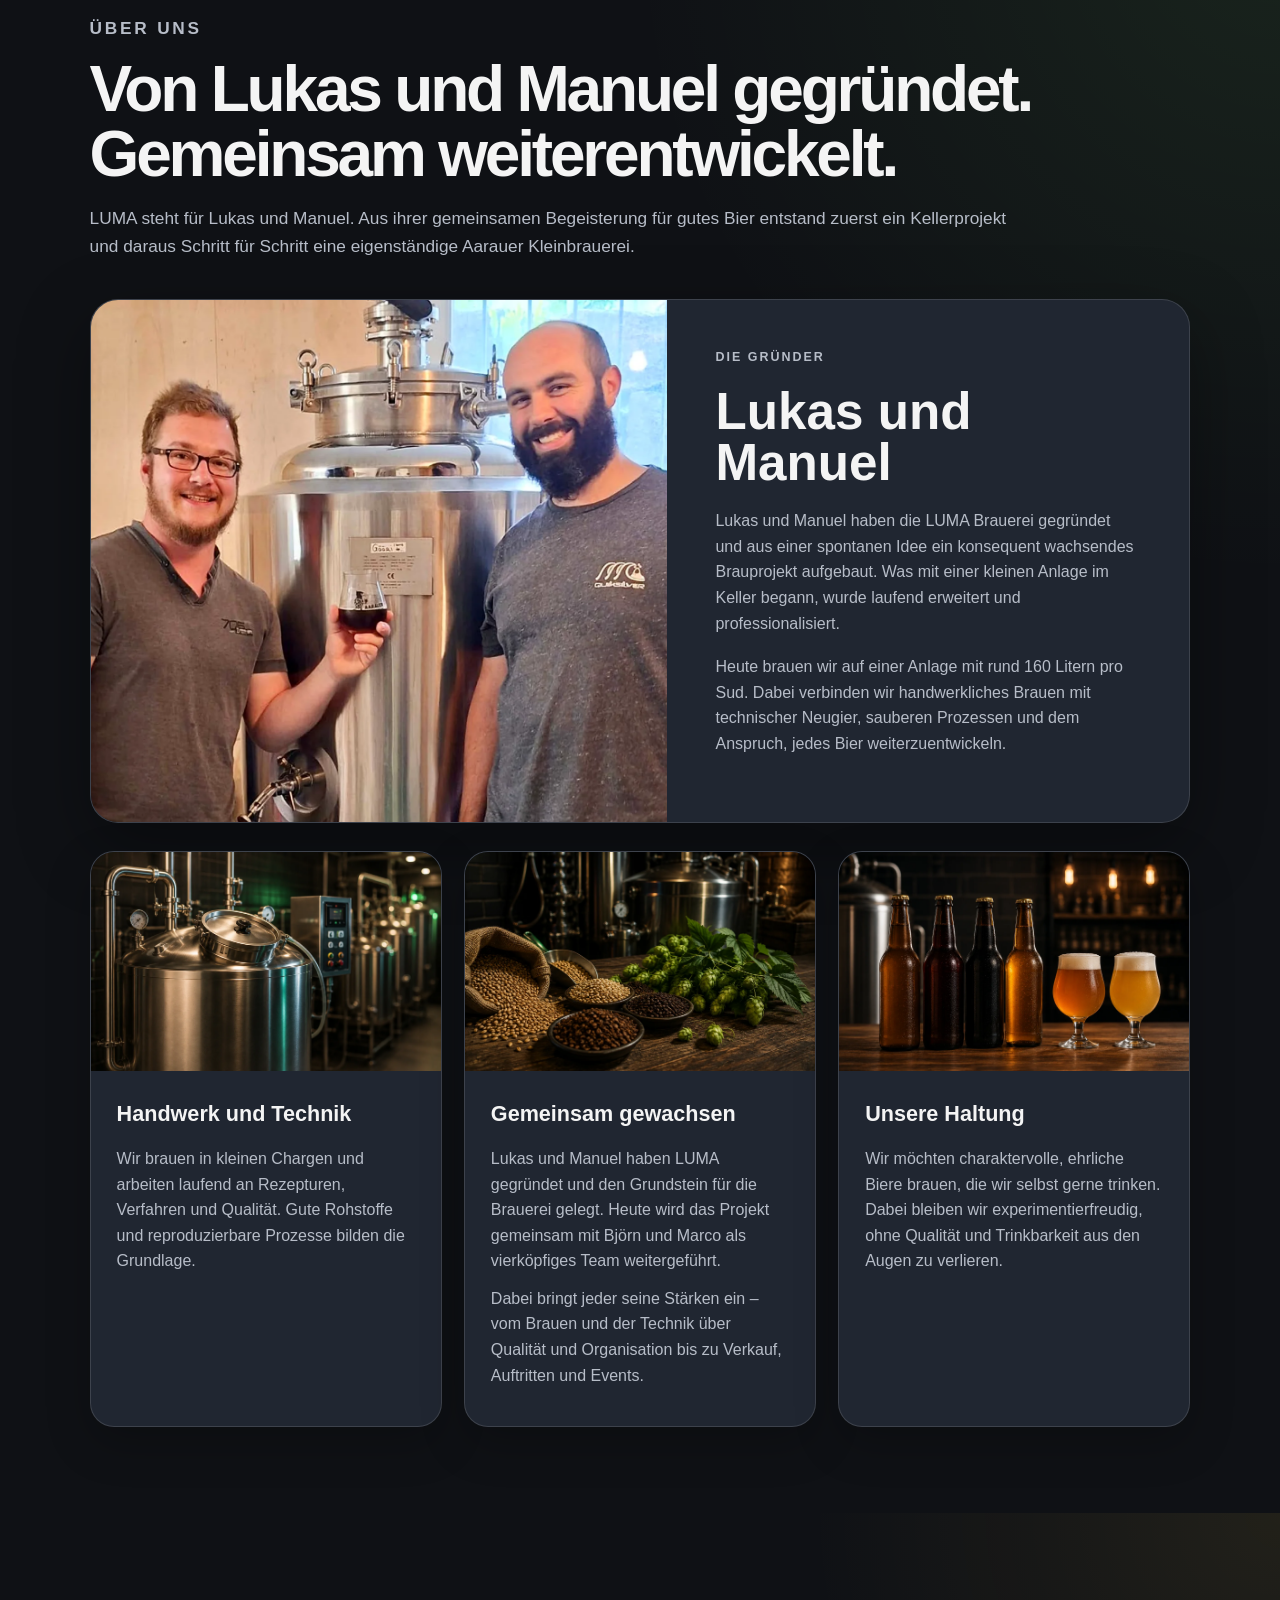
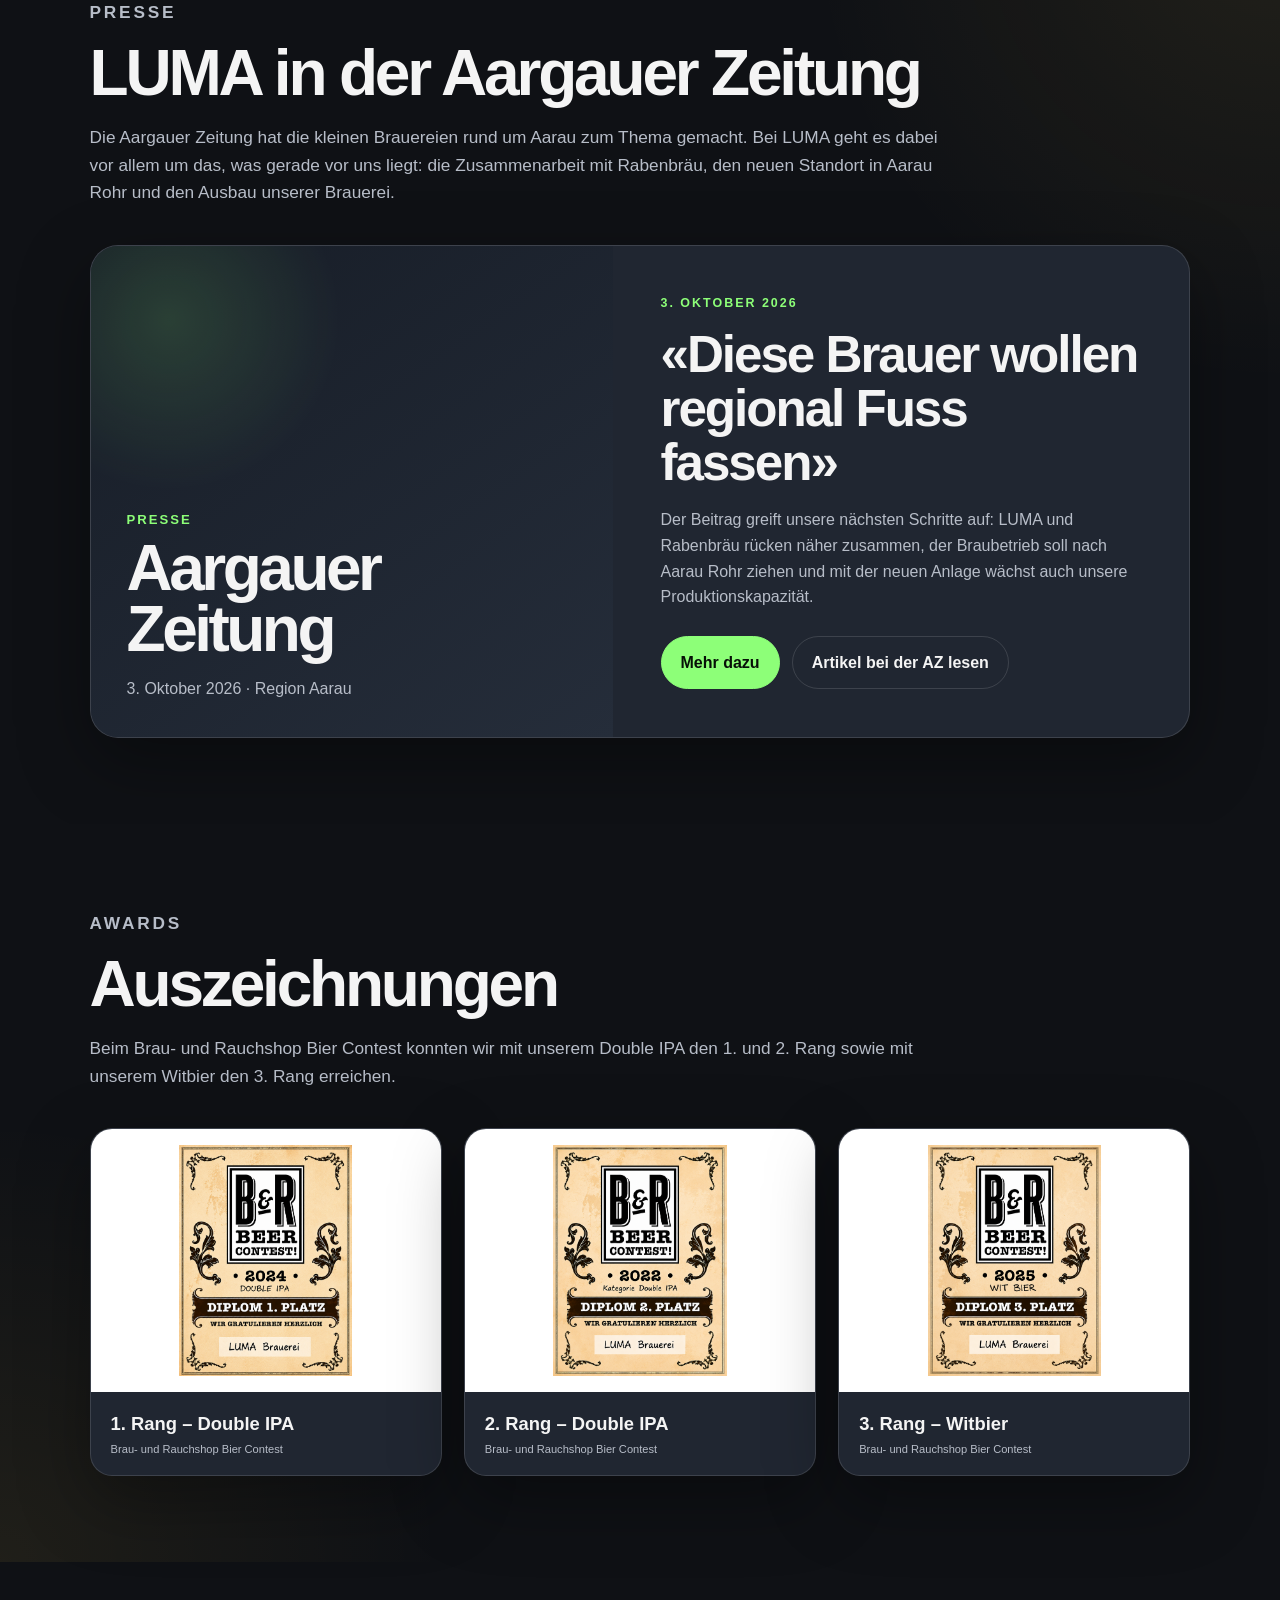
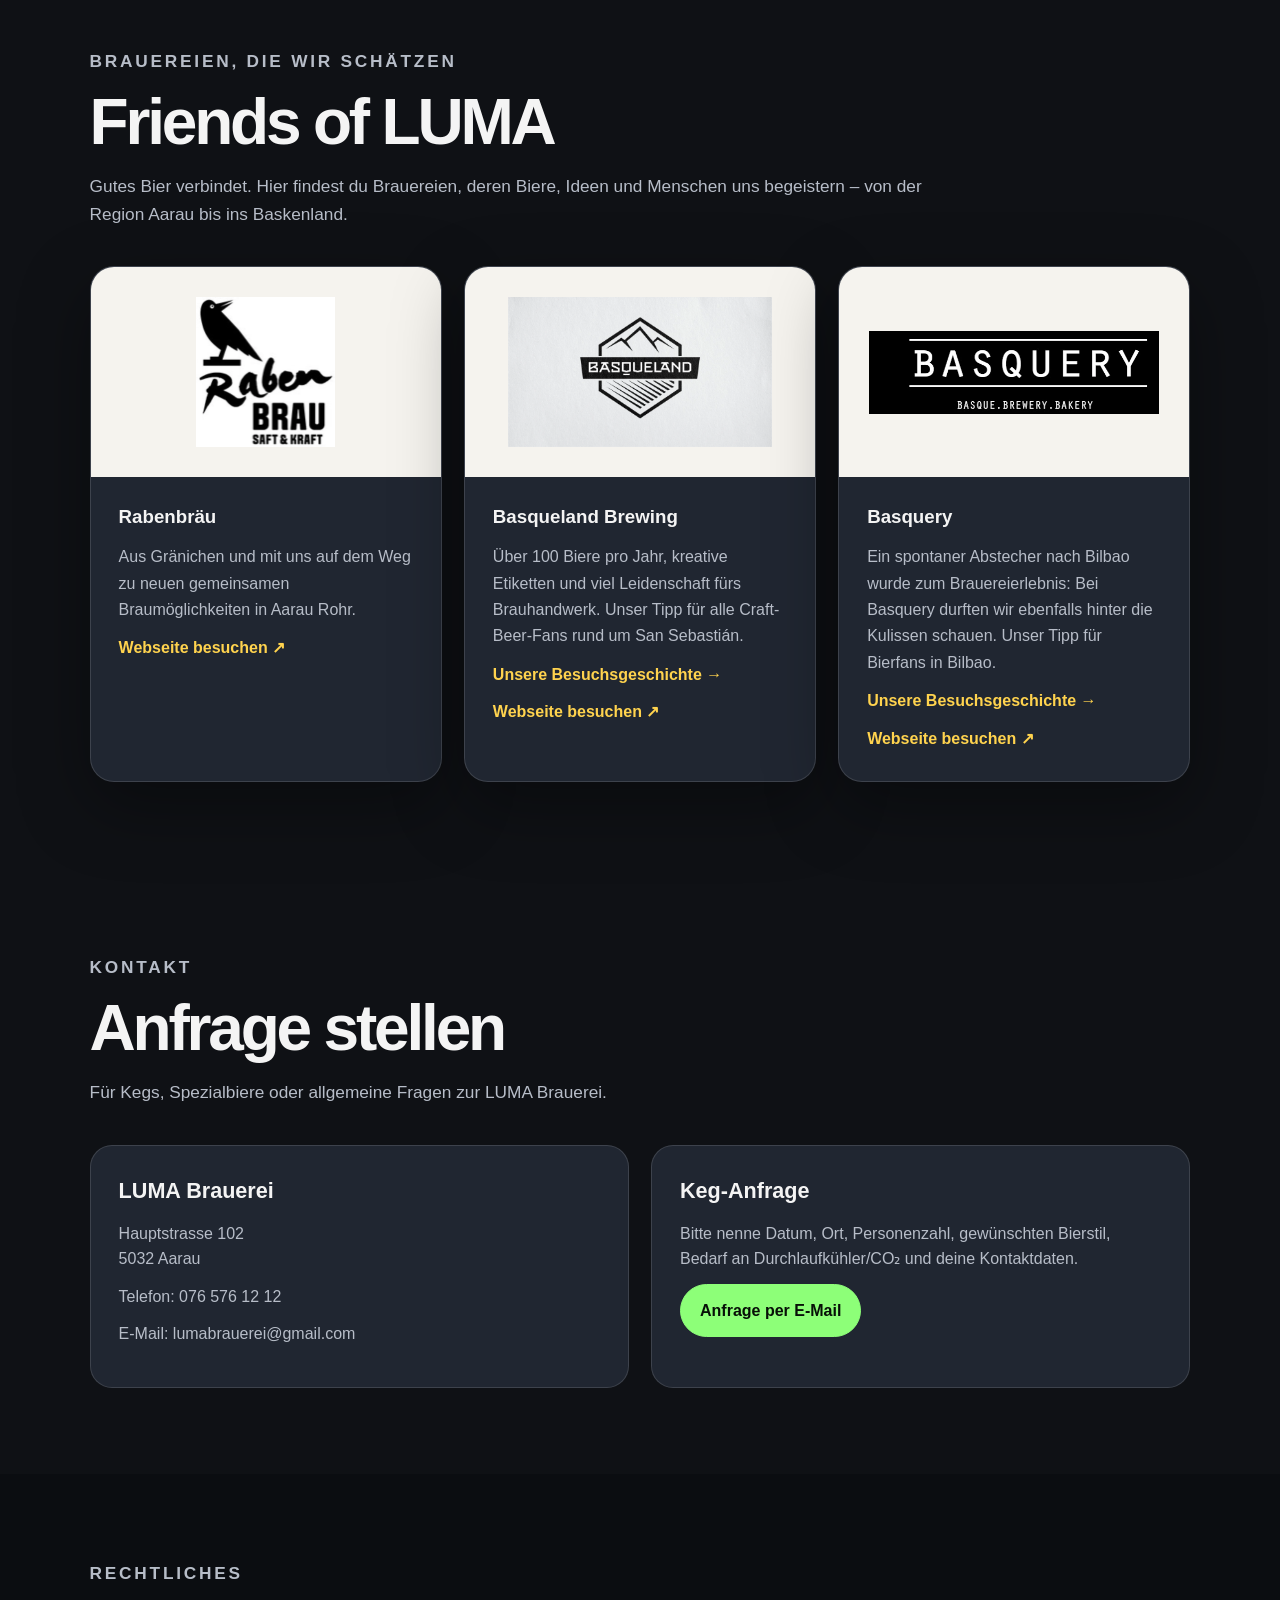
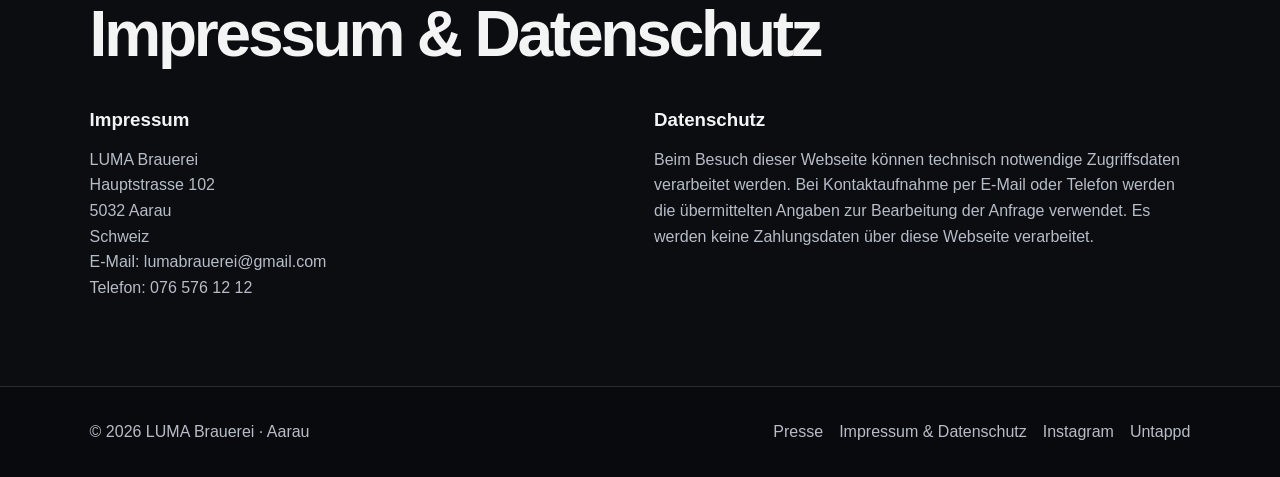
==== commit c6a684ca: "Fix keg inquiry button position" ====
--- a/index.html
+++ b/index.html
@@ -306,10 +306,10 @@
                         Kegs, Durchlaufkühler, CO₂-Flasche und Zubehör
                         werden passend zum Anlass geplant.
                     </p>
-</div><div style="margin-top: 28px;"><a class="btn btn-primary" data-en="Enquire by email" href="mailto:lumabrauerei@gmail.com?subject=Keg-Anfrage%20LUMA%20Brauerei">
+</div>
+</div><div style="max-width: 1180px; margin: 24px auto 0;"><a class="btn btn-primary" data-en="Enquire by email" href="mailto:lumabrauerei@gmail.com?subject=Keg-Anfrage%20LUMA%20Brauerei">
                         Anfrage per E-Mail
                     </a></div>
-</div>
 </section>
 <!-- =====================================================
              ÜBER UNS
